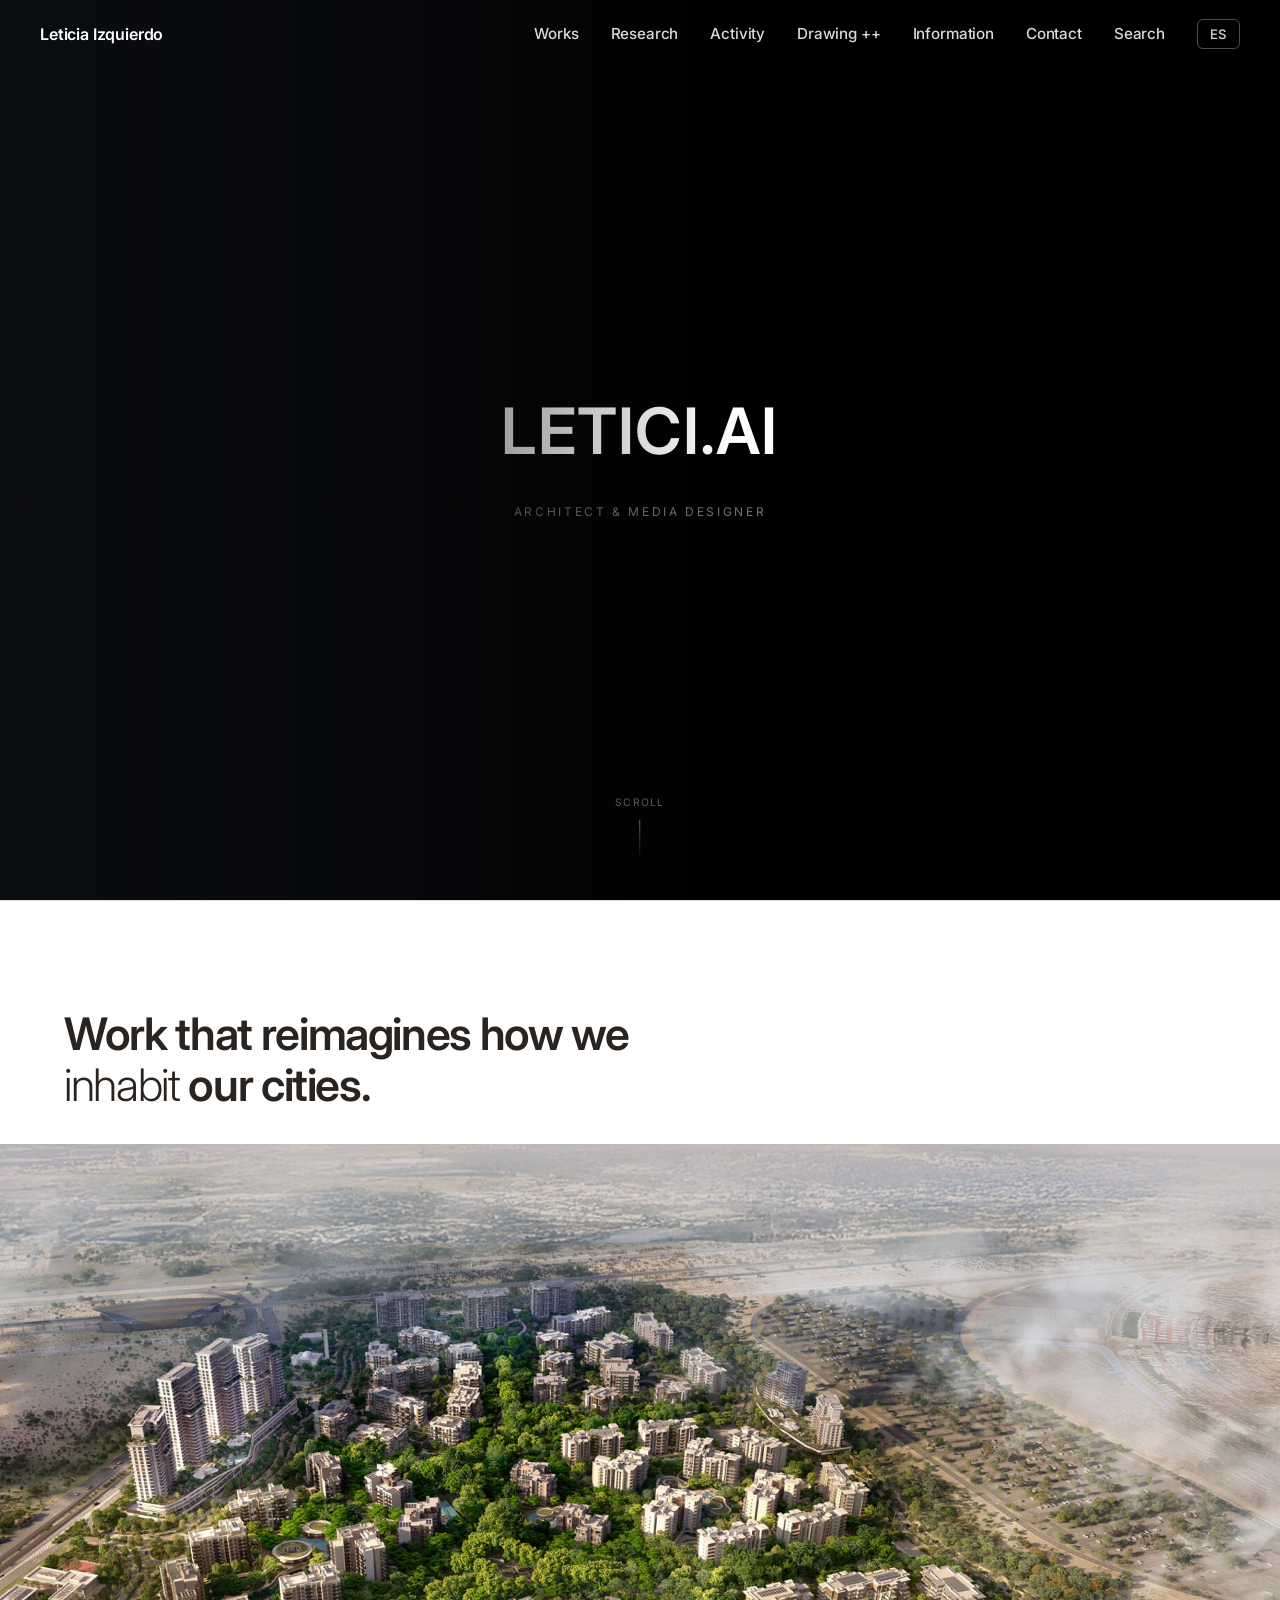
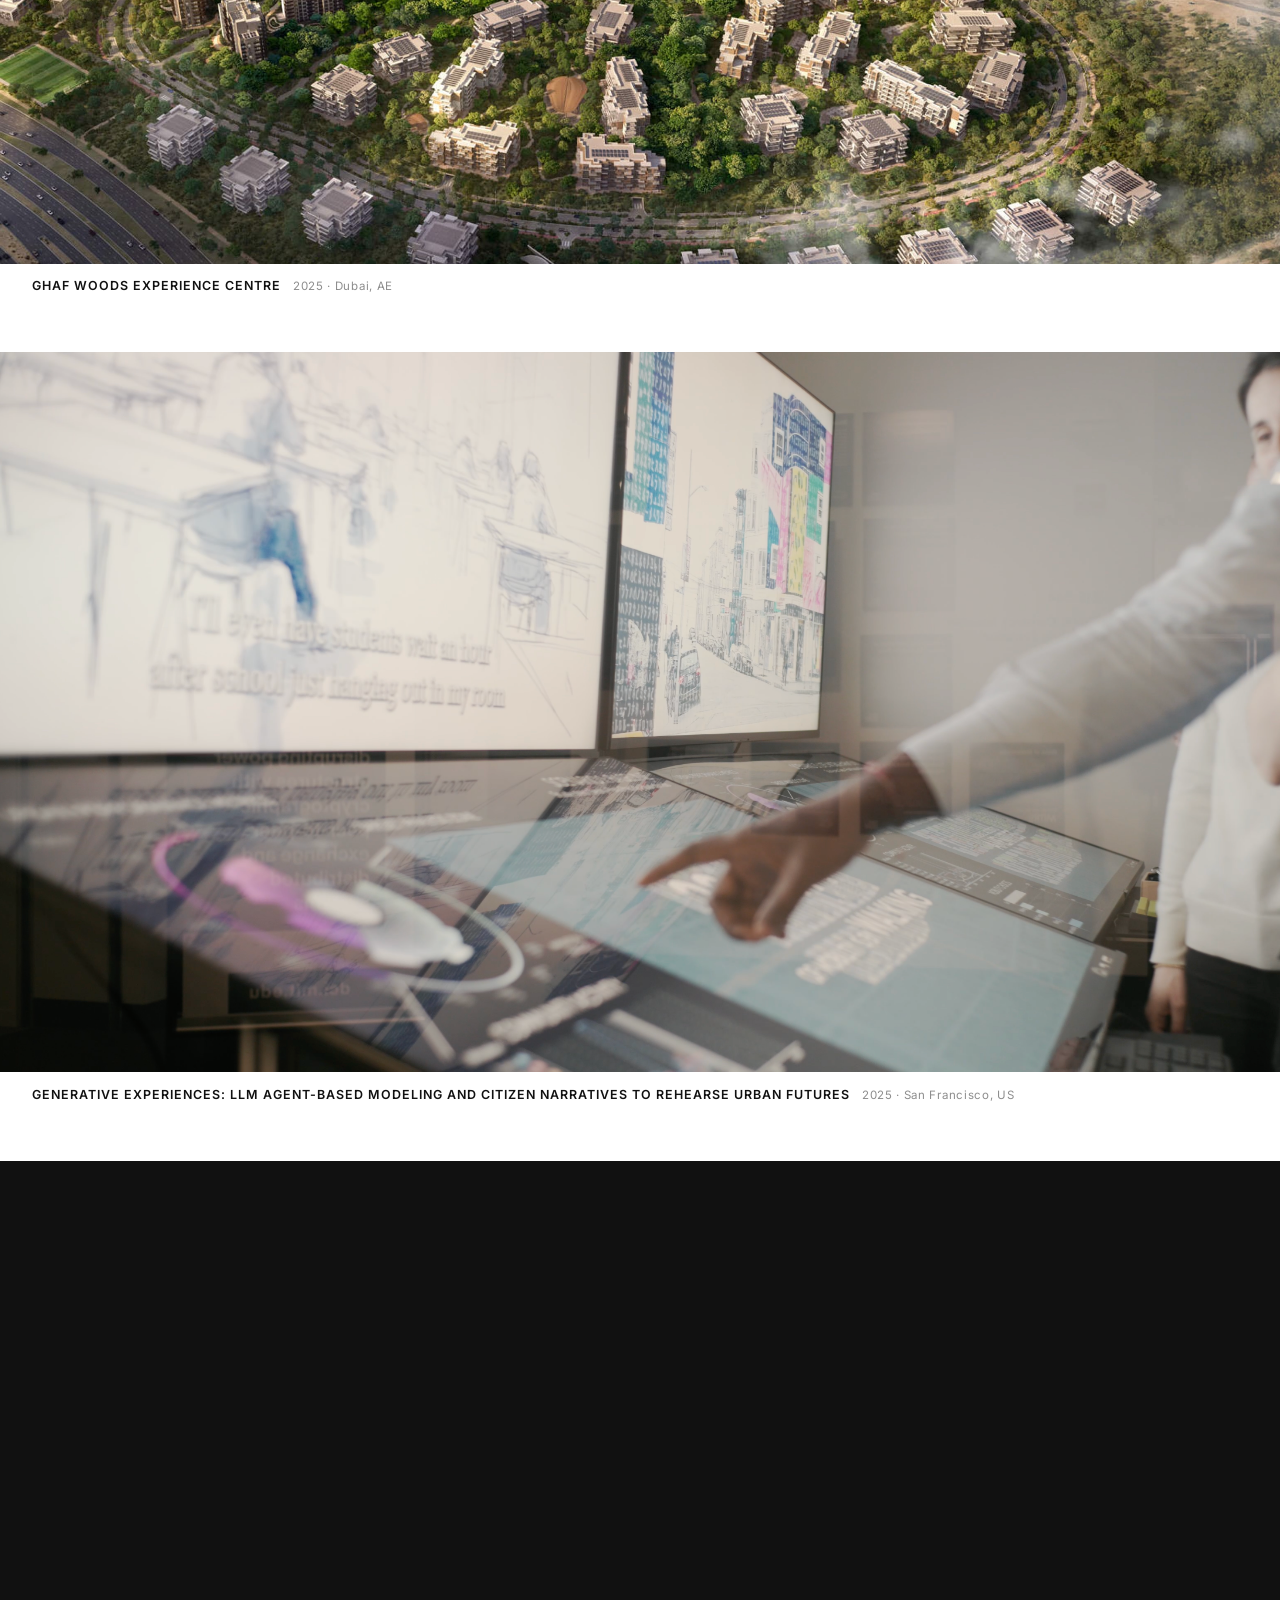
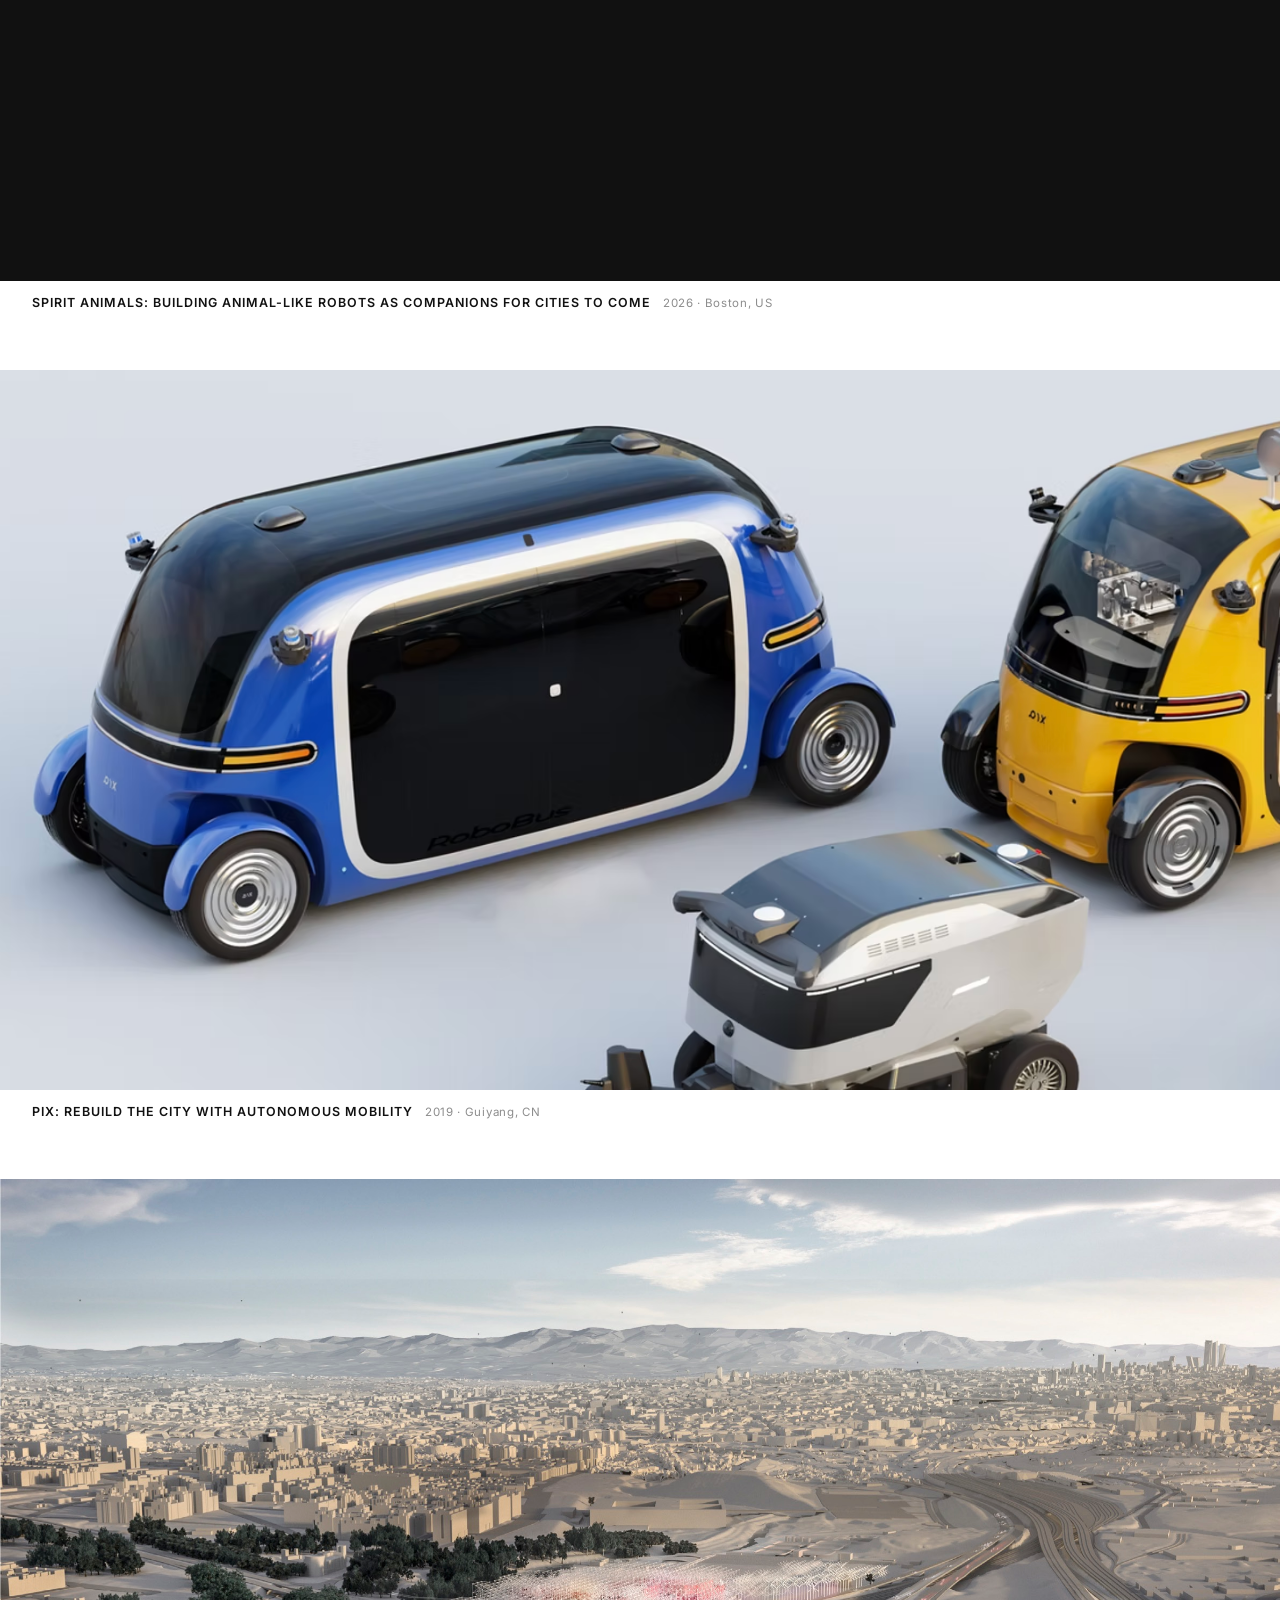
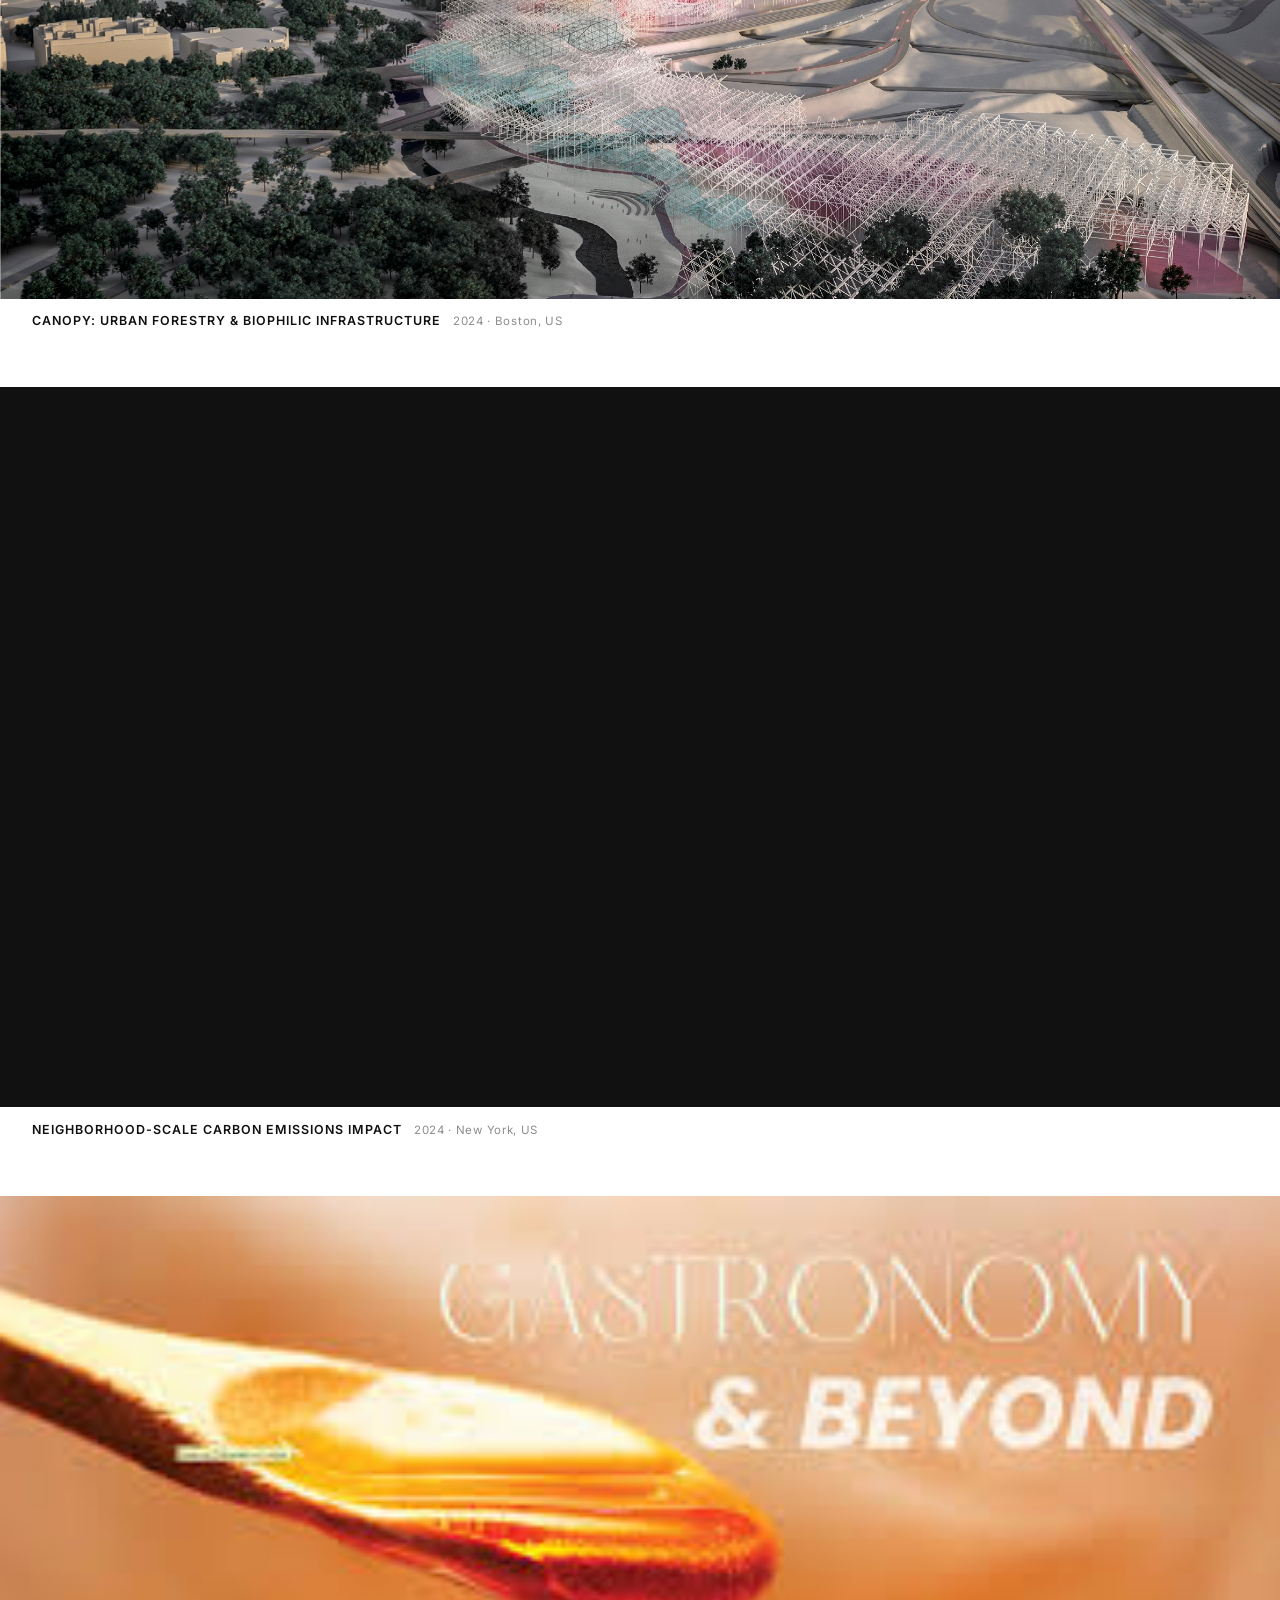
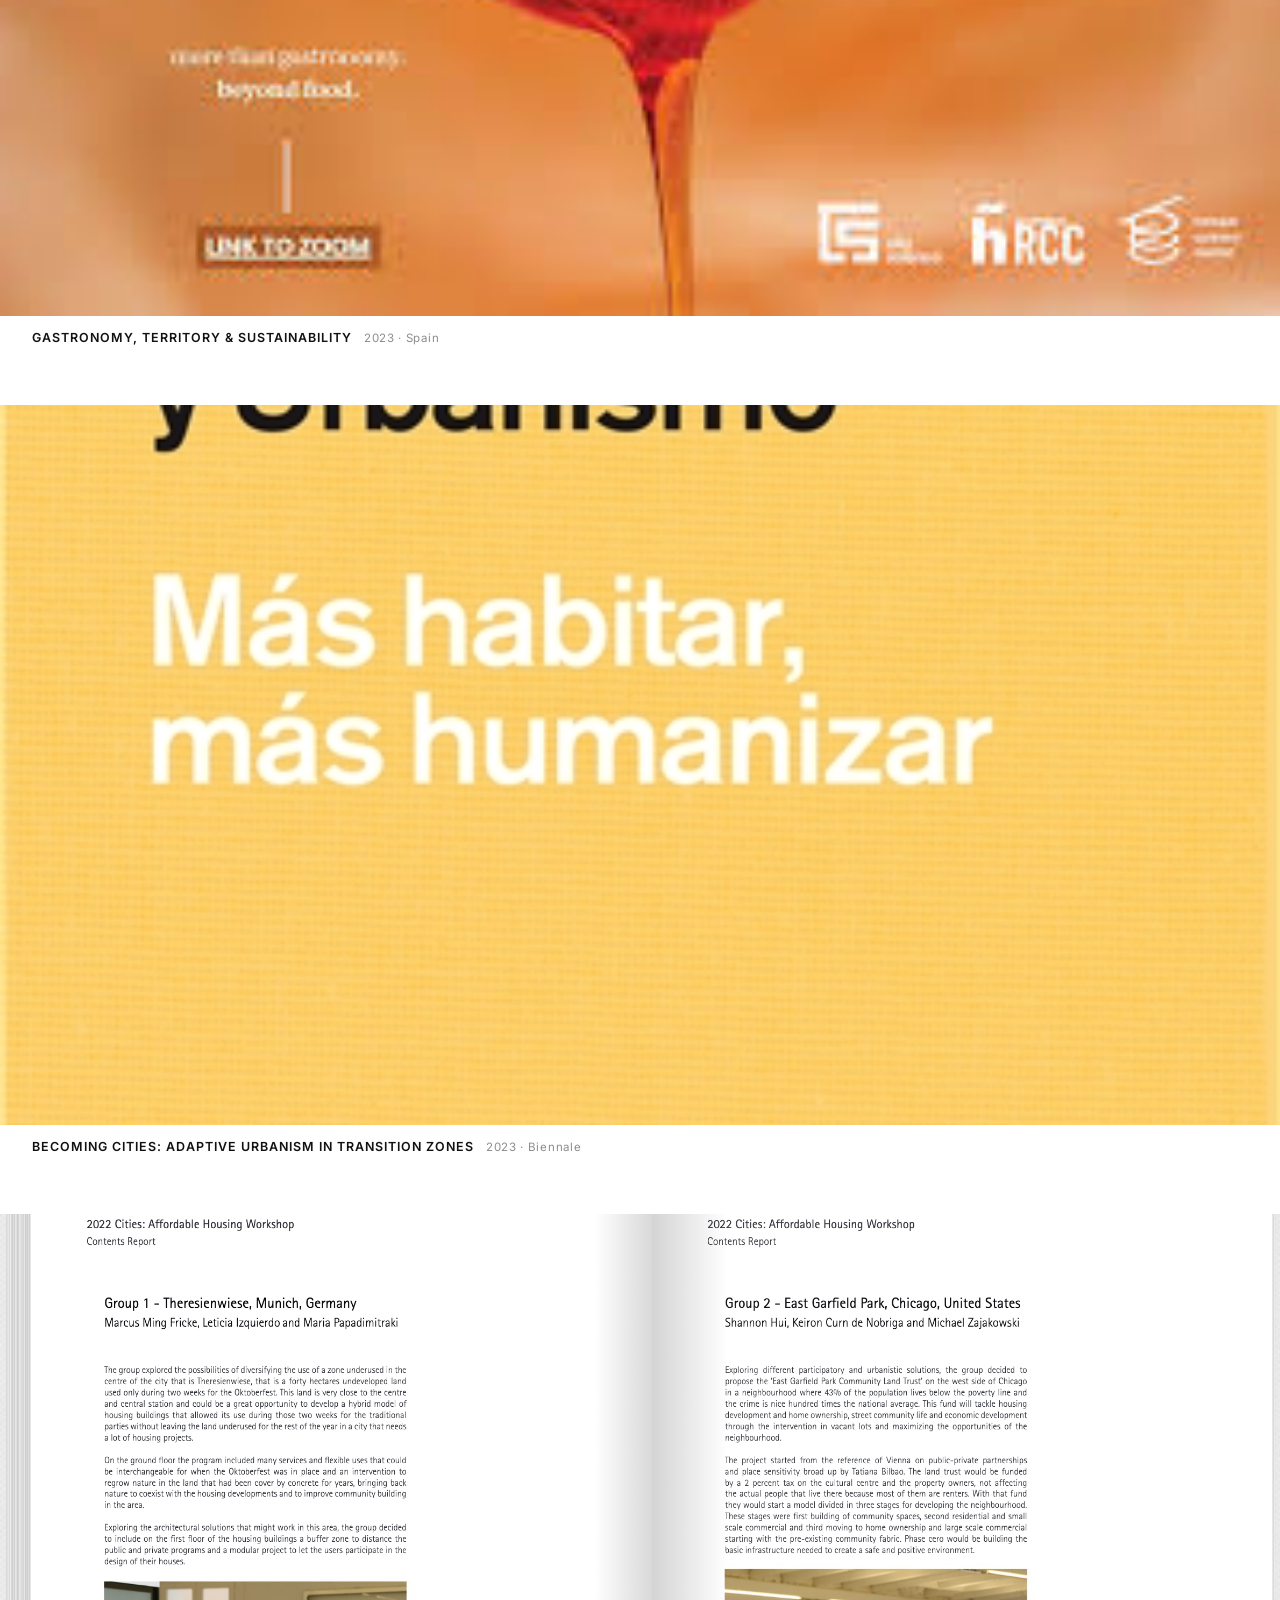
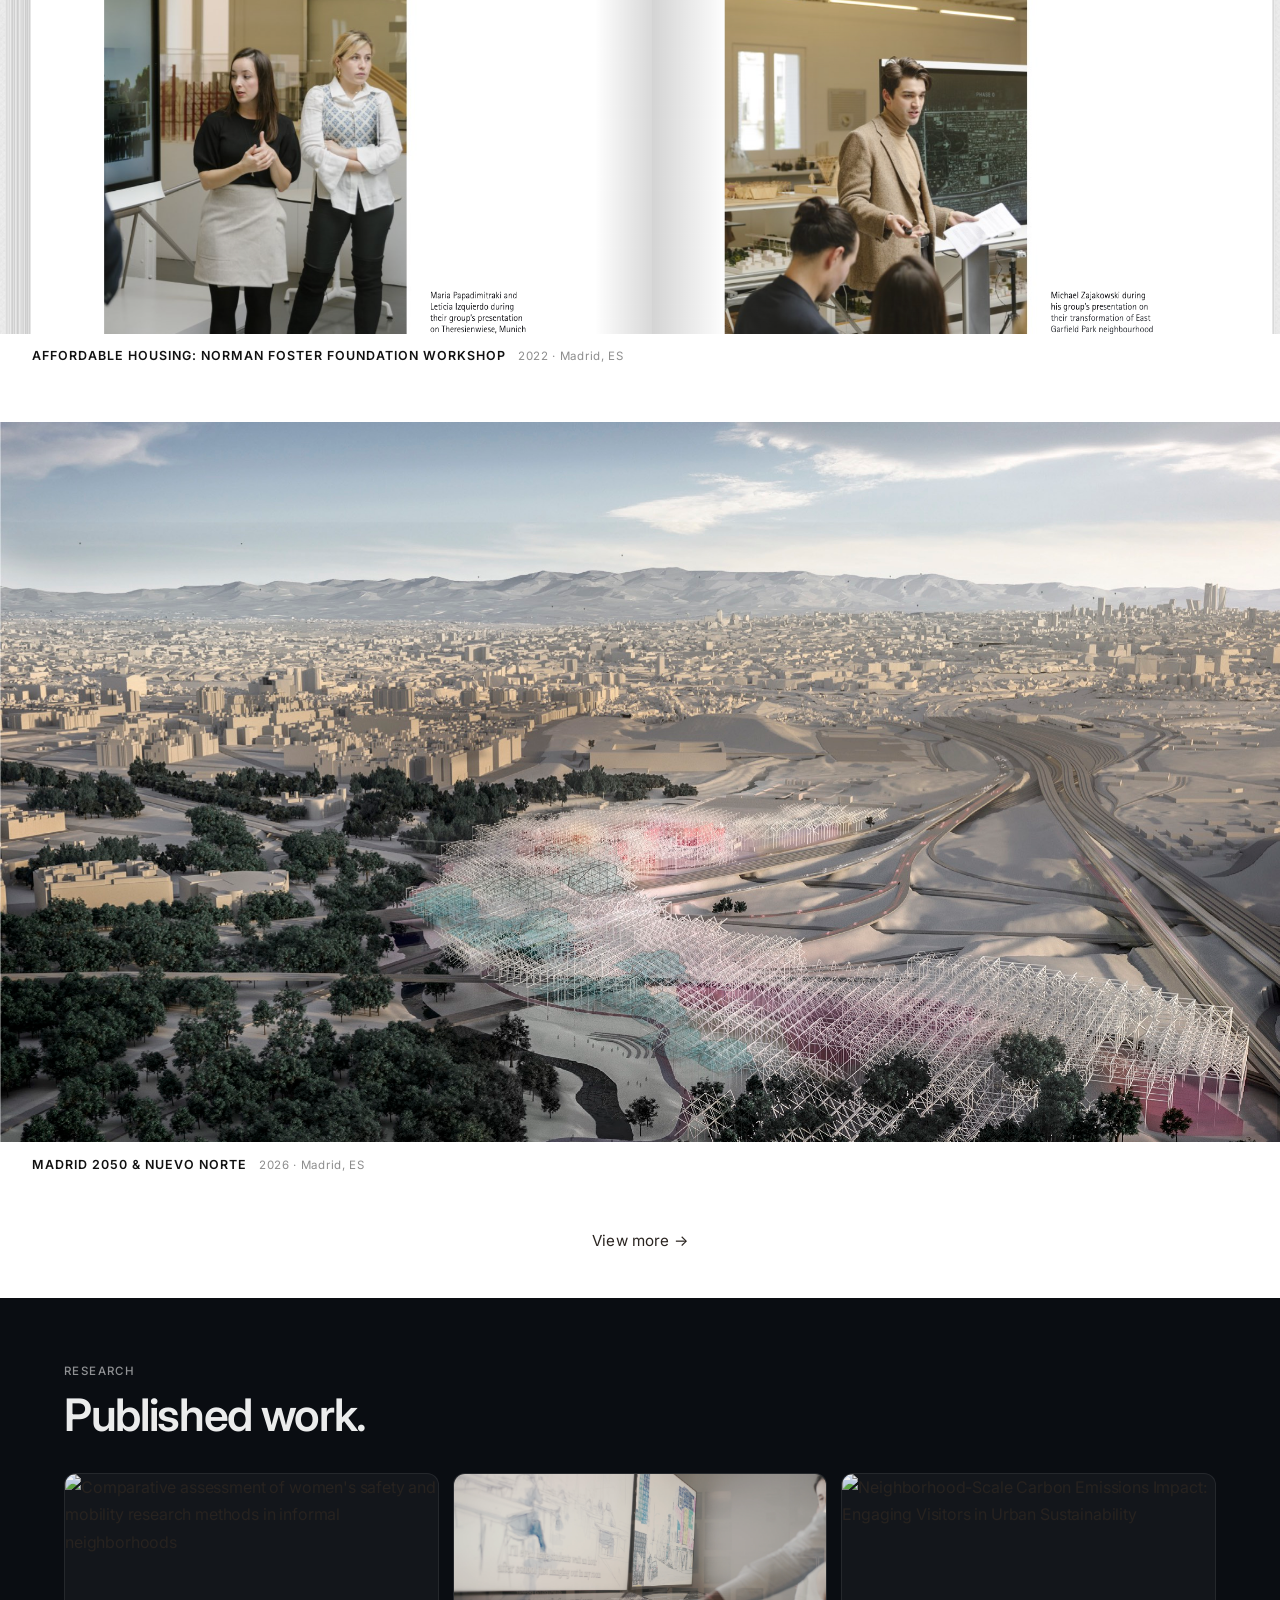
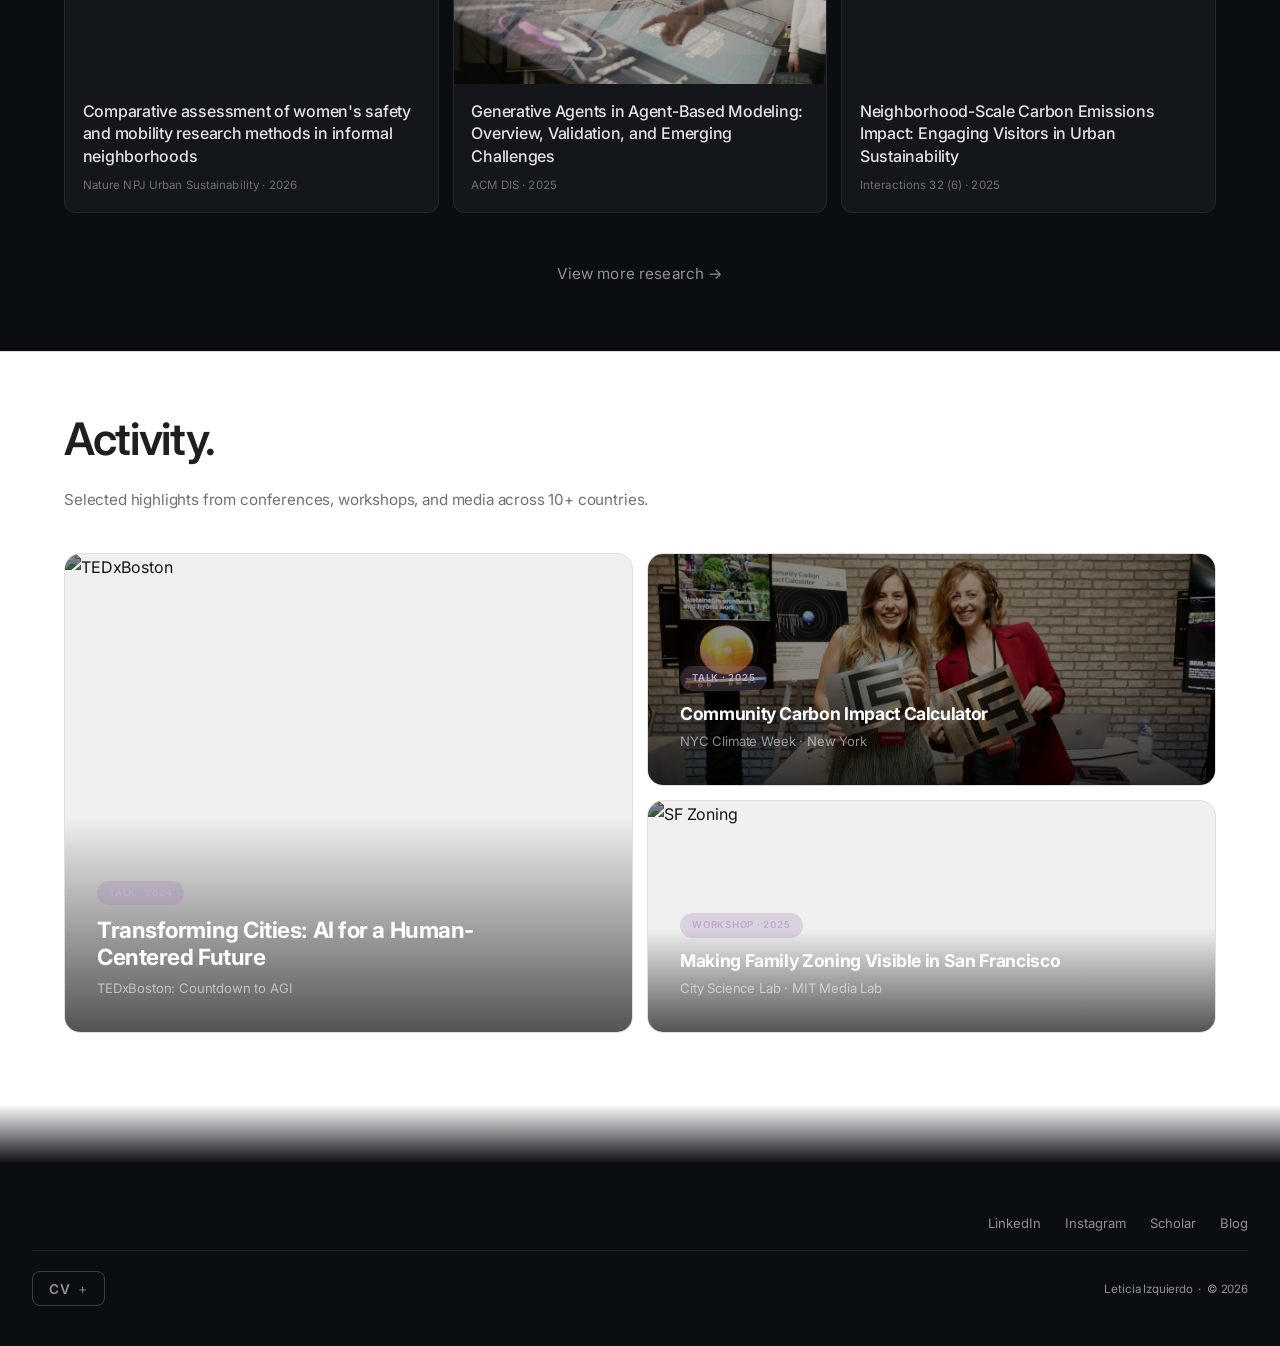
==== index.html @ 21c1609a "header" ====
<!DOCTYPE html>
<html lang="en">
<head>
    <meta charset="UTF-8">
    <meta name="viewport" content="width=device-width, initial-scale=1.0">
    <title>Leticia Izquierdo — Urban Design & Technology</title>
    <link rel="stylesheet" href="styles.css">
    <link rel="icon" type="image/svg+xml" href="data:image/svg+xml,<svg xmlns='http://www.w3.org/2000/svg' viewBox='0 0 32 32'><rect width='32' height='32' rx='6' fill='%232A2420'/><text x='50%' y='54%' dominant-baseline='middle' text-anchor='middle' font-family='monospace' font-size='13' font-weight='700' fill='%23E8967E' letter-spacing='-1'>L.AI</text></svg>">
</head>
<body>

    <!-- NAV -->
    <header>
        <nav>
            <div class="logo">Leticia Izquierdo</div>
            <ul class="nav-links">
                <li><a href="#works-grid-section">Works</a></li>
                <li><a href="#research-section">Research</a></li>
                <li><a href="#activity-section">Activity</a></li>
                <li><a href="drawing.html">Drawing ++</a></li>
                <li><a href="#about">Information</a></li>
                <li><a href="#about">Contact</a></li>
                <li><a href="#" id="search-toggle">Search</a></li>
                <li class="lang-toggle"><a href="#" id="lang-switch">ES</a></li>
            </ul>
        </nav>
    </header>

    <!-- INTRO -->
    <section id="hero-slider" class="intro-screen">
        <div class="intro-inner">
            <h1 class="intro-name">LETICI.AI</h1>
            <p class="intro-role">Architect &amp; media designer</p>
        </div>
        <div class="hero-scroll-hint">
            <span>Scroll</span>
            <div class="hero-scroll-line"></div>
        </div>
    </section>


    <!-- WORKS — Grid asimétrico -->
    <section id="works-grid-section">
        <div class="container">
            <p class="section-label-small">Selected Projects</p>
            <h2 class="section-title-large">Work that reimagines how we<br><em>inhabit</em> our cities.</h2>
        </div>
        <div class="projects-grid" id="works-grid">
            <!-- Rendered by app.js -->
        </div>
        <div class="view-all-container">
            <button class="view-all-btn" id="view-all-projects-btn" style="display:none">
                View more →
            </button>
        </div>
    </section>

    <!-- RESEARCH — Card Grid -->
    <section id="research-section">
        <div class="container">
            <p class="section-label-small">Research</p>
            <h2 class="section-title-large">Published work.</h2>
            <div id="research-list" class="pub-grid"></div>
            <div class="view-all-container">
                <a href="https://scholar.google.com/citations?user=YOhqs88AAAAJ&hl=es" target="_blank" class="view-all-btn">
                    View more research →
                </a>
            </div>
        </div>
    </section>

    <!-- ACTIVITY SECTION -->
    <section class="activity" id="activity-section">

        <h2 class="activity-section-title">Activity.</h2>
        <p class="activity-section-sub">Selected highlights from conferences, workshops, and media across 10+ countries.</p>

        <!-- FEATURED BENTO GRID — rendered by app.js -->
        <div class="featured-grid" id="activity-featured-grid">
            <!-- 3 featured cards — editorial selection -->
            <div class="featured-card featured-card--hero">
                <img class="featured-img" src="https://www.dropbox.com/scl/fi/lw36wtb2u8wtwkv5yiy5e/TEDx.jpg?rlkey=lx6d8ah46pqj7ncxzxhjgofrb&dl=1" alt="TEDxBoston">
                <div class="featured-content">
                    <span class="featured-badge featured-badge--talk">Talk · 2024</span>
                    <div class="featured-title">Transforming Cities: AI for a Human-Centered Future</div>
                    <div class="featured-source">TEDxBoston: Countdown to AGI</div>
                </div>
                <a href="https://www.media.mit.edu/events/tedxboston-countdown-to-artificial-general-intelligence/" target="_blank" class="featured-arrow">↗</a>
            </div>
            <div class="featured-card featured-card--sm">
                <img class="featured-img" src="Images/NYClimate.png" alt="NYC Climate Week">
                <div class="featured-content">
                    <span class="featured-badge featured-badge--talk">Talk · 2025</span>
                    <div class="featured-title">Community Carbon Impact Calculator</div>
                    <div class="featured-source">NYC Climate Week · New York</div>
                </div>
            </div>
            <div class="featured-card featured-card--sm">
                <img class="featured-img" src="https://www.dropbox.com/scl/fi/7qggmzdi9n0rvxla000ki/SF-talk.png?rlkey=3o952rvuj152gd2ynvugisv4n&dl=1" alt="SF Zoning">
                <div class="featured-content">
                    <span class="featured-badge featured-badge--talk">Workshop · 2025</span>
                    <div class="featured-title">Making Family Zoning Visible in San Francisco</div>
                    <div class="featured-source">City Science Lab · MIT Media Lab</div>
                </div>
                <a href="https://blog.archive.org/event/visualizing-family-zoning-a-city-science-fair/" target="_blank" class="featured-arrow">↗</a>
            </div>
        </div>

        <!-- ROTATING MENTIONS -->
        <div class="compact-mentions compact-rotator" id="activity-compact-mentions">
            <div class="compact-item">
                <span class="compact-dot compact-dot--talk"></span>
                <span class="compact-name">TEDxBoston: Countdown to AGI</span>
                <span class="compact-where">· Talk, 2024</span>
            </div>
            <div class="compact-item">
                <span class="compact-dot compact-dot--award"></span>
                <span class="compact-name">First Prize · Ghaf Wood Competition</span>
                <span class="compact-where">· MITxMAF, 2025</span>
            </div>
            <div class="compact-item">
                <span class="compact-dot compact-dot--talk"></span>
                <span class="compact-name">Human Experience in Current and Future Cities</span>
                <span class="compact-where">· Norman Foster Institute, 2025</span>
            </div>
            <div class="compact-item">
                <span class="compact-dot compact-dot--workshop"></span>
                <span class="compact-name">Urban Biometrics Workshop</span>
                <span class="compact-where">· MIT &amp; Shanghai, 2025</span>
            </div>
            <div class="compact-item">
                <span class="compact-dot compact-dot--award"></span>
                <span class="compact-name">Holcim Scholarship Fellow</span>
                <span class="compact-where">· Holcim Foundation, 2023</span>
            </div>
            <div class="compact-item">
                <span class="compact-dot compact-dot--talk"></span>
                <span class="compact-name">The goat brigade that stops raging fires in Chile</span>
                <span class="compact-where">· El País (International Edition), 2025</span>
            </div>
            <div class="compact-item">
                <span class="compact-dot compact-dot--talk"></span>
                <span class="compact-name">NYC Climate Week</span>
                <span class="compact-where">· Carbon Impact Calculator, 2025</span>
            </div>
            <div class="compact-item">
                <span class="compact-dot compact-dot--talk"></span>
                <span class="compact-name">Madrid 2050: Design Future Thinking</span>
                <span class="compact-where">· I Foro Urbano Internacional, COAM, 2025</span>
            </div>
        </div>


    </section>

    <!-- FOOTER -->
    <footer id="about">
        <div class="container">
            <div class="footer-main">
                <div class="footer-left"></div>
                <div class="footer-right">
                    <div class="social-links">
                        <a href="https://www.linkedin.com/in/leticia-izquierdo" target="_blank">LinkedIn</a>
                        <a href="https://www.instagram.com/letici.ai" target="_blank">Instagram</a>
                        <a href="https://scholar.google.com/citations?user=YOhqs88AAAAJ&hl=es" target="_blank">Scholar</a>
                        <a href="blog.html" class="blog-link">Blog</a>
                    </div>
                </div>
            </div>
            <div class="footer-bottom">
                <button class="cv-toggle" id="cv-toggle">
                    <span>CV</span>
                    <span class="cv-toggle-icon">+</span>
                </button>
                <p class="footer-copy">Leticia Izquierdo &nbsp;·&nbsp; &copy; 2026</p>
            </div>
            <div class="cv-content" id="cv-content">
                <div class="cv-grid cv-grid-2">
                    <div class="cv-column">
                        <h4>Education</h4>
                        <div id="education-list"></div>
                    </div>
                    <div class="cv-column">
                        <h4>Experience</h4>
                        <div id="experience-list"></div>
                    </div>
                </div>
            </div>
        </div>
    </footer>

    <!-- SEARCH -->
    <div class="search-overlay" id="search-overlay">
        <div class="search-box">
            <input type="search" id="search-input" placeholder="Search projects, talks, publications…" autocomplete="off">
            <p class="search-hint">Type to filter · Esc to close</p>
            <div class="search-results" id="search-results"></div>
        </div>
    </div>

    <script src="config.js"></script>
    <script src="app.js"></script>
</body>
</html>
---- styles.css ----
/* Hybrid Style: Zoox White + Claude Modern Elements */
@import url('https://fonts.googleapis.com/css2?family=IBM+Plex+Mono:wght@400;500;700&family=Inter:wght@300;400;500;600;700;800;900&family=Space+Mono:wght@400;700&display=swap');

* {
    margin: 0;
    padding: 0;
    box-sizing: border-box;
}

:root {
    /* ════════════════════════════════════════
       DARK THEME + SUNSET ACCENT PALETTE
       Design spec — April 2026
       ════════════════════════════════════════ */

    /* ── Light base layers ── */
    --bg-white:    #FFFFFF;   /* page base — pure white */
    --bg-light:    #F5F5F5;   /* section alternate */
    --bg-card:     #EBEBEB;   /* card surface */
    --bg-card-alt: #DEDEDE;   /* elevated card / hover */
    --bg-nav:      rgba(247,245,242,0.92);  /* nav frosted */

    /* ── Text hierarchy ── */
    --text-dark:   #2A2420;   /* primary — warm near-black */
    --text-light:  #ffffff;
    --text-muted:  #7A6E6A;   /* secondary — warm gray */
    --text-subtle: #A89E9A;   /* tertiary — metadata */

    /* ── Sunset accent palette ── */
    --coral:       #E8967E;   /* coral     — "companions", highlights */
    --dusty-rose:  #C56B75;   /* dusty rose — CTA buttons */
    --lavender:    #B48BA8;   /* lavender   — labels, tags */
    --mauve:       #9878A8;   /* mauve      — secondary accent */
    --deep-blue:   #4A7DBF;   /* blue       — links, active */
    --salmon:      #D4907B;   /* salmon     — warm hover */
    --terracotta:  #C06858;   /* terracotta — dots, icons */
    --burgundy:    #7D4055;   /* burgundy   — deep accent */

    /* Legacy aliases (keeps existing rules working) */
    --accent:           #9878A8;
    --accent-hover:     #B48BA8;
    --accent-red:       #C06858;
    --accent-cta:       #C56B75;
    --accent-cta-hover: #B35B65;
    --accent-soft:      rgba(152,120,168,0.12);
    --accent-glow:      rgba(200,107,117,0.20);

    /* ── Borders ── */
    --border:       #E4DDD8;
    --border-light: rgba(0,0,0,0.05);

    /* ── Badge colors ── */
    --badge-award-bg:     rgba(200,104,88,0.18);
    --badge-award-text:   #E8967E;
    --badge-media-bg:     rgba(74,125,191,0.15);
    --badge-media-text:   #7BAAD4;
    --badge-talk-bg:      rgba(180,139,168,0.15);
    --badge-talk-text:    #C8A8C8;
    --badge-workshop-bg:  rgba(152,120,168,0.12);
    --badge-workshop-text:#B48BA8;
    --badge-project-bg:   rgba(74,125,191,0.12);
    --badge-project-text: #7BAAD4;

    --section-gap: 10rem;
}

body {
    font-family: 'Inter', -apple-system, BlinkMacSystemFont, sans-serif;
    line-height: 1.7;
    letter-spacing: -0.01em;
    color: var(--text-dark);
    background: var(--bg-white);
    -webkit-font-smoothing: antialiased;
    -moz-osx-font-smoothing: grayscale;
    position: relative;
}

/* Subtle grid background */
body::before {
    content: '';
    position: fixed;
    inset: 0;
    z-index: -1;
    background-image:
        linear-gradient(rgba(0,0,0,0.015) 1px, transparent 1px),
        linear-gradient(90deg, rgba(0,0,0,0.015) 1px, transparent 1px);
    background-size: 80px 80px;
    mask-image: radial-gradient(ellipse 80% 60% at 50% 30%, black 40%, transparent);
    -webkit-mask-image: radial-gradient(ellipse 80% 60% at 50% 30%, black 40%, transparent);
    pointer-events: none;
    opacity: 0.6;
}

/* Header & Navigation - Zoox Style: Clean white background */
header {
    position: fixed;
    top: 0;
    width: 100%;
    z-index: 1000;
    background: transparent;
    border-bottom: 1px solid transparent;
    transition: background 0.4s ease, border-color 0.4s ease;
}

/* Zoox Style: Bold, modern typography */

header .logo {
    font-family: 'Inter', sans-serif;
    font-size: 1rem;
    font-weight: 600;
    letter-spacing: -0.01em;
    text-transform: none;
    color: #ffffff;
    transition: color 0.4s ease;
    line-height: 1;
}

header .logo:hover {
    color: var(--accent);
}

header .nav-links a {
    text-decoration: none;
    color: rgba(255,255,255,0.85);
    font-family: 'Inter', sans-serif;
    font-weight: 500;
    font-size: 0.95rem;
    letter-spacing: -0.01em;
    transition: all 0.4s ease;
    padding-bottom: 2px;
    border-bottom: 2px solid transparent;
}

header .nav-links a:hover,
header .nav-links a.active {
    color: var(--accent);
    border-bottom: 2px solid var(--accent);
}

header .lang-toggle a {
    font-family: 'Inter', sans-serif !important;
    font-size: 0.82rem !important;
    font-weight: 500;
    padding: 0.35rem 0.75rem;
    border: 1px solid rgba(255,255,255,0.3) !important;
    border-radius: 6px;
    color: rgba(255,255,255,0.85);
    background: transparent;
    letter-spacing: 0.04em;
    transition: all 0.3s ease;
}

header .lang-toggle a:hover {
    background: rgba(255,255,255,0.12);
    color: #fff !important;
    border-color: rgba(255,255,255,0.6) !important;
}

/* Scrolled state remains the same */
header.scrolled {
    background: rgba(9,9,11,0.95);
    border-bottom: 1px solid rgba(255,255,255,0.06);
    backdrop-filter: blur(16px);
    -webkit-backdrop-filter: blur(16px);
}

header.scrolled .logo {
    color: #ffffff;
}

header.scrolled .nav-links a {
    color: rgba(255,255,255,0.7);
}

header.scrolled .nav-links a:hover,
header.scrolled .nav-links a.active {
    color: var(--coral);
}

/* Nav upcoming dot stays visible on dark hero */
header .nav-upcoming-dot {
    background: var(--salmon);
}

header.scrolled .lang-toggle a {
    border-color: rgba(255,255,255,0.25) !important;
    color: rgba(255,255,255,0.7);
}

header.scrolled .lang-toggle a:hover {
    background: rgba(255,255,255,0.1);
    color: #fff !important;
    border-color: rgba(255,255,255,0.5) !important;
}

nav {
    max-width: 100%;
    margin: 0 auto;
    padding: 1.25rem 2.5rem;
    display: flex;
    justify-content: space-between;
    align-items: center;
}

.logo {
    /* Base styles inherited from header .logo */
}

.nav-links {
    display: flex;
    gap: 2rem;
    list-style: none;
}

/* Hero Section - Zoox Style: Bold, white, spacious */
#hero-slider {
    width: 100%;
    min-height: 100vh;
    position: relative;
    overflow: hidden;
    padding: 0;
    background: #000;
    display: flex;
    align-items: center;
    justify-content: center;
}


.slider-container {
    width: 100%;
    height: 100%;
    position: absolute;
    inset: 0;
    z-index: 0;
    opacity: 1;
}

.slides {
    width: 100%;
    height: 100%;
    position: relative;
    min-height: 100vh;
}

.slide {
    position: absolute;
    top: 0;
    left: 0;
    width: 100%;
    height: 100%;
    min-height: 100vh;
    opacity: 0;
    transition: opacity 0.8s ease-in-out;
}

.slide.active {
    opacity: 1;
}

.slide img {
    width: 100%;
    height: 100%;
    object-fit: cover;
    opacity: 0.6; /* Más visible (antes 0.4) */
    filter: blur(2px); /* Menos blur para ver mejor la imagen (antes 3px) */
}

/* Video hero styling */
.slide video, #hero-video {
    position: absolute;
    top: 0;
    left: 0;
    width: 100%;
    height: 100%;
    min-height: 100%;
    object-fit: cover;
    object-position: right center;
    transform: scale(1.6);
    transform-origin: 80% 50%;
    opacity: 0.88;
}

/* Top gradient overlay for header legibility */
.slide::before {
    content: '';
    position: absolute;
    top: 0;
    left: 0;
    right: 0;
    height: 200px;
    background: linear-gradient(
        to bottom,
        rgba(0, 0, 0, 0.5) 0%,
        rgba(0, 0, 0, 0.3) 40%,
        rgba(0, 0, 0, 0) 100%
    );
    z-index: 2;
    pointer-events: none;
}



/* Slider Arrows */

/* Container */
.container {
    max-width: 1400px;
    margin: 0 auto;
    padding: 0 2rem;
}

/* Sections */
section {
    padding: 6rem 0;
    background: transparent;
}

section h2 {
    font-family: 'Inter', sans-serif;
    font-size: 2rem;
    font-weight: 700;
    margin-bottom: 1.5rem;
    color: var(--text-dark);
    letter-spacing: -0.02em;
}


/* Project Cards - Zoox Style: Clean, white cards */
.project-card {
    position: relative;
    aspect-ratio: 4/3;
    overflow: hidden;
    cursor: pointer;
    background: var(--bg-white);
    border: 1px solid var(--border);
    border-radius: 12px;
    transition: transform 0.3s ease, box-shadow 0.3s ease;
}

.project-card:hover {
    transform: translateY(-4px);
    box-shadow: 0 20px 60px rgba(0,0,0,0.08);
}

.project-card .project-image {
    position: absolute;
    top: 0;
    left: 0;
    width: 100%;
    height: 100%;
}

.project-card .project-image img {
    width: 100%;
    height: 100%;
    object-fit: cover;
    transition: transform 0.5s ease, filter 0.3s;
}

.project-card:hover .project-image img {
    transform: scale(1.02);
}

.project-card .project-info {
    position: absolute;
    bottom: 0;
    left: 0;
    right: 0;
    padding: 2rem;
    background: linear-gradient(to top, rgba(255,255,255,0.98) 0%, rgba(255,255,255,0.95) 60%, rgba(255,255,255,0.5) 90%, transparent 100%);
    z-index: 2;
}

/* Year/Badge - Hybrid style: colored badges */
.project-card .project-year {
    display: inline-block;
    font-family: 'Space Mono', 'Inter', monospace;
    font-size: 0.65rem;
    font-weight: 700;
    letter-spacing: 0.08em;
    text-transform: uppercase;
    color: var(--accent);
    background: var(--badge-project-bg);
    padding: 6px 14px;
    border-radius: 50px;
    margin-bottom: 0.75rem;
}

/* Title - large and prominent */
.project-card .project-title {
    font-family: 'Inter', sans-serif;
    font-size: 1.35rem;
    font-weight: 700;
    color: var(--text-dark);
    line-height: 1.3;
    letter-spacing: -0.01em;
    margin-bottom: 0.5rem;
}

/* Short description - Zoox style */
.project-card .project-desc {
    font-family: 'Inter', sans-serif;
    font-size: 0.9rem;
    font-weight: 400;
    color: var(--text-muted);
    line-height: 1.6;
    margin-bottom: 0.5rem;
    max-width: 90%;
}

/* Collaborators - subtle */
.project-card .project-collab {
    font-family: 'Inter', sans-serif;
    font-size: 0.8rem;
    font-weight: 400;
    font-style: italic;
    color: rgba(255,255,255,0.4);
    margin-bottom: 0.75rem;
}

/* Type label below description */
.project-card .project-label {
    display: inline-block;
    font-family: 'IBM Plex Mono', monospace;
    font-size: 0.65rem;
    font-weight: 500;
    text-transform: uppercase;
    letter-spacing: 0.1em;
    color: var(--accent-red);
    opacity: 0.8;
}

.project-card .card-link {
    position: absolute;
    top: 0;
    left: 0;
    right: 0;
    bottom: 0;
    z-index: 5;
}

/* Cards without images - text style */
.project-card:not(.has-image) {
    display: flex;
    align-items: flex-end;
    background: rgba(255,255,255,0.03);
}

.project-card:not(.has-image) .project-info {
    position: relative;
    background: none;
    overflow: hidden;
}

.project-card.image-card .project-image {
    position: absolute;
    top: 0;
    left: 0;
    width: 100%;
    height: 100%;
}

.project-card.image-card .project-image img {
    width: 100%;
    height: 100%;
    object-fit: cover;
    transition: transform 0.4s;
}

.project-card.image-card:hover .project-image img {
    transform: scale(1.05);
}

.project-card.image-card .project-overlay {
    position: absolute;
    top: 0;
    left: 0;
    width: 100%;
    height: 100%;
    background: linear-gradient(
        to top,
        rgba(0,0,0,0.95) 0%,
        rgba(0,0,0,0.85) 25%,
        rgba(0,0,0,0.6) 50%,
        rgba(0,0,0,0.4) 75%,
        rgba(0,0,0,0.5) 100%
    );
    display: flex;
    flex-direction: column;
    justify-content: space-between;
    padding: 1.5rem;
    color: white;
    z-index: 2;
}

.project-card.image-card .project-content {
    flex: 1;
    display: flex;
    flex-direction: column;
}

.project-card.image-card .project-content h3 {
    color: white;
    font-family: 'IBM Plex Sans', sans-serif;
    font-size: 1.4rem;
    font-weight: 700;
    line-height: 1.25;
    letter-spacing: -0.02em;
    margin-bottom: 0.75rem;
    text-shadow: 0 2px 4px rgba(0,0,0,0.5);
}

.project-card.image-card .project-content .description {
    color: rgba(255,255,255,0.85);
    font-size: 0.9rem;
    line-height: 1.5;
    display: -webkit-box;
    -webkit-line-clamp: 3;
    -webkit-box-orient: vertical;
    overflow: hidden;
}

.project-card.image-card .project-meta {
    margin-top: auto;
    padding-top: 0.75rem;
}

.project-card.image-card .project-meta .date {
    color: rgba(255,255,255,0.7);
    font-family: 'IBM Plex Mono', monospace;
    font-size: 0.8rem;
    display: block;
    margin-bottom: 0.25rem;
}

.project-card.image-card .project-meta .institution {
    color: rgba(255,255,255,0.6);
    font-size: 0.8rem;
}

.project-card.text-card {
    background: rgba(255,255,255,0.05);
    border: 1px solid rgba(255,255,255,0.1);
    color: white;
    display: flex;
    flex-direction: column;
    justify-content: space-between;
    padding: 1.5rem;
}

.project-card.text-card h3 {
    color: white;
}

.project-card.text-card .description {
    color: rgba(255,255,255,0.7);
}

.project-card.text-card .date,
.project-card.text-card .institution {
    color: rgba(255,255,255,0.5);
}

.project-card.dark-card {
    background: rgba(0,0,0,0.3);
    border: 1px solid rgba(255,255,255,0.1);
    color: white;
    display: flex;
    flex-direction: column;
    justify-content: space-between;
    padding: 1.5rem;
}

/* Type badge for Works (Exhibition, etc.) */
.project-card .type-badge {
    display: block;
    font-family: 'IBM Plex Mono', monospace;
    font-size: 0.6rem;
    font-weight: 700;
    text-transform: uppercase;
    letter-spacing: 0.08em;
    background: var(--gradient);
    -webkit-background-clip: text;
    -webkit-text-fill-color: transparent;
    background-clip: text;
    margin-bottom: 0.5rem;
}

.project-card.dark-card .type-badge {
    background: var(--gradient);
    -webkit-background-clip: text;
    -webkit-text-fill-color: transparent;
}

.project-card.image-card .type-badge {
    background: linear-gradient(135deg, #ff6b7a 0%, #c44569 50%, #6b9dc4 100%);
    -webkit-background-clip: text;
    -webkit-text-fill-color: transparent;
    text-shadow: none;
}

.project-card.dark-card h3 {
    color: white;
}

.project-card.dark-card .meta {
    color: rgba(255,255,255,0.7);
}

/* Image cards */
.project-image {
    position: absolute;
    top: 0;
    left: 0;
    width: 100%;
    height: 100%;
}

.project-image img {
    width: 100%;
    height: 100%;
    object-fit: cover;
    transition: transform 0.4s ease;
}

.project-card:hover .project-image img {
    transform: scale(1.05);
}

/* Group badge on image cards */
.group-badge {
    position: absolute;
    bottom: 1rem;
    left: 1rem;
    background: rgba(0,0,0,0.85);
    color: white;
    padding: 0.5rem 0.75rem;
    font-size: 0.7rem;
    font-weight: 600;
    text-transform: uppercase;
    letter-spacing: 0.05em;
    display: flex;
    align-items: center;
    gap: 0.5rem;
    backdrop-filter: blur(10px);
}

.group-badge::before {
    content: '';
    width: 20px;
    height: 20px;
    background: var(--accent);
    display: block;
}

/* Card link overlay */
.project-card .card-link {
    position: absolute;
    top: 0;
    left: 0;
    right: 0;
    bottom: 0;
    z-index: 5;
}

/* Text card content */
.project-content {
    flex: 1;
    display: flex;
    flex-direction: column;
}

.project-content h3 {
    font-family: 'IBM Plex Sans', sans-serif;
    font-size: 1.4rem;
    font-weight: 700;
    line-height: 1.25;
    letter-spacing: -0.02em;
    color: var(--text-dark);
    margin-bottom: 0.75rem;
}

.project-content .description {
    font-size: 0.9rem;
    color: var(--text-muted);
    line-height: 1.5;
    display: -webkit-box;
    -webkit-line-clamp: 3;
    -webkit-box-orient: vertical;
    overflow: hidden;
}

.project-meta {
    margin-top: auto;
    padding-top: 1rem;
}

.project-meta .date {
    font-family: 'IBM Plex Mono', monospace;
    font-size: 0.75rem;
    color: var(--text-muted);
    margin-bottom: 0.25rem;
}

.project-meta .institution {
    font-size: 0.8rem;
    color: var(--text-muted);
}

.project-meta .tags {
    display: flex;
    flex-wrap: wrap;
    gap: 0.5rem;
    margin-top: 0.5rem;
}

.project-meta .tag {
    font-size: 0.75rem;
    color: var(--text-muted);
}

.project-meta .tag::before {
    content: '#';
}


/* CV Content styles moved to footer */

.about-contact-footer .about-social a {
    font-family: 'IBM Plex Mono', monospace;
    font-size: 0.8rem;
    text-transform: uppercase;
    letter-spacing: 0.1em;
    color: rgba(255,255,255,0.5);
    text-decoration: none;
    transition: all 0.2s;
}

.about-contact-footer .about-social a:hover {
    color: var(--accent-red);
}

#about h2 {
    color: white;
    font-size: 1.75rem;
    margin-bottom: 2rem;
    font-weight: 400;
}

.about-content {
    max-width: 1400px;
    margin: 0 auto;
}

/* About Hero - Single column with background image */
.about-hero {
    display: block;
    margin-bottom: 4rem;
    padding-bottom: 3rem;
    border-bottom: 1px solid rgba(255,255,255,0.1);
}

.about-text {
    padding-left: 2rem;
}

.about-text .bio-main {
    font-family: 'IBM Plex Sans', sans-serif;
    font-size: 2.5rem;
    font-weight: 400;
    line-height: 1.2;
    color: var(--text-muted); /* Softer tone for "based in Boston" */
    margin-bottom: 0.5rem;
}

.about-text .bio-role {
    font-style: italic;
    display: inline;
    background: linear-gradient(135deg, #e63946 0%, #c44569 30%, #7b68a6 60%, #457b9d 100%);
    -webkit-background-clip: text;
    -webkit-text-fill-color: transparent;
    background-clip: text;
    transition: opacity 0.3s;
}

.about-text .bio-role.fade {
    opacity: 0;
}

.about-text .bio-tagline {
    font-family: 'IBM Plex Sans', sans-serif;
    font-size: 1.5rem;
    font-weight: 400;
    color: rgba(255,255,255,0.7);
    margin-bottom: 1.5rem;
}

.about-text .bio-secondary {
    font-family: 'IBM Plex Sans', sans-serif;
    font-size: 1rem;
    line-height: 1.7;
    color: rgba(255,255,255,0.5);
    margin-bottom: 2rem;
    max-width: 500px;
}

.about-contact {
    display: flex;
    gap: 2rem;
    align-items: baseline;
    margin-top: 1.5rem;
}

.contact-btn {
    font-family: 'IBM Plex Mono', monospace;
    font-size: 0.85rem;
    color: white;
    text-decoration: none;
    text-transform: uppercase;
    letter-spacing: 0.1em;
    border-bottom: 1px solid white;
    padding-bottom: 2px;
    transition: color 0.2s, border-color 0.2s;
}

.contact-btn:hover {
    background: var(--gradient);
    -webkit-background-clip: text;
    -webkit-text-fill-color: transparent;
    background-clip: text;
    border-color: var(--accent-pink);
}

.about-social {
    display: flex;
    gap: 1.5rem;
}

.about-social a {
    font-family: 'IBM Plex Mono', monospace;
    font-size: 0.75rem;
    color: rgba(255,255,255,0.4);
    text-decoration: none;
    text-transform: uppercase;
    letter-spacing: 0.08em;
    transition: color 0.2s;
}

.about-social a:hover {
    background: var(--gradient);
    -webkit-background-clip: text;
    -webkit-text-fill-color: transparent;
    background-clip: text;
}

@media (max-width: 900px) {
    .about-text .bio-main {
        font-size: 1.8rem;
    }
    
    .about-text .bio-tagline {
        font-size: 1.2rem;
    }
}

/* Collapsible CV Content */
.cv-content {
    max-height: 0;
    overflow: hidden;
    transition: max-height 0.4s ease, padding 0.4s ease;
    padding: 0;
}

.cv-content.open {
    max-height: 600px;
    padding-top: 2rem;
}

.cv-grid {
    display: grid;
    grid-template-columns: 1fr 1fr 1fr;
    gap: 3rem;
}

.cv-grid.cv-grid-2 {
    grid-template-columns: 1fr 1fr;
}

.cv-column h4 {
    font-family: 'IBM Plex Mono', monospace;
    font-size: 0.65rem;
    font-weight: 500;
    text-transform: uppercase;
    letter-spacing: 0.15em;
    color: rgba(255,255,255,0.4);
    margin-bottom: 1rem;
    padding-bottom: 0.5rem;
    border-bottom: 1px solid rgba(255,255,255,0.1);
}

/* Legacy about-grid for compatibility */
.about-grid {
    display: grid;
    grid-template-columns: 1fr 1fr 1fr;
    gap: 3rem;
}

.about-grid h3 {
    font-family: 'IBM Plex Mono', monospace;
    font-size: 0.65rem;
    font-weight: 500;
    text-transform: uppercase;
    letter-spacing: 0.15em;
    color: rgba(255,255,255,0.4);
    margin-bottom: 1rem;
    padding-bottom: 0.5rem;
    border-bottom: 1px solid rgba(255,255,255,0.1);
}

.education-item,
.experience-item,
.award-item {
    display: grid;
    grid-template-columns: 55px 1fr;
    gap: 1rem;
    margin-bottom: 1.25rem;
    padding-bottom: 1.25rem;
    border-bottom: 1px solid rgba(255,255,255,0.05);
    line-height: 1.6;
}

.education-item:last-child,
.experience-item:last-child,
.award-item:last-child {
    border-bottom: none;
    margin-bottom: 0;
    padding-bottom: 0;
}

.education-item .year,
.experience-item .year,
.award-item .year {
    font-family: 'IBM Plex Mono', monospace;
    font-size: 0.75rem;
    color: rgba(255,255,255,0.4);
    padding-top: 0.15rem;
}

.education-item h4,
.experience-item h4,
.award-item h4 {
    font-family: 'IBM Plex Sans', sans-serif;
    font-size: 0.9rem;
    font-weight: 500;
    margin: 0 0 0.25rem 0;
    color: white;
    line-height: 1.4;
}

.education-item .institution,
.experience-item .institution,
.award-item .institution {
    font-family: 'IBM Plex Sans', sans-serif;
    font-size: 0.8rem;
    color: rgba(255,255,255,0.5);
    line-height: 1.5;
}

@media (max-width: 900px) {
    .cv-grid,
    .about-grid {
        grid-template-columns: 1fr 1fr;
        gap: 1.5rem;
    }
    
    .cv-header {
        flex-direction: column;
        align-items: flex-start;
        gap: 1rem;
    }
    
    .cv-contact {
        flex-direction: column;
        align-items: flex-start;
        gap: 1rem;
    }
}

@media (max-width: 600px) {
    .cv-grid,
    .about-grid {
        grid-template-columns: 1fr;
        gap: 1.5rem;
    }
}

/* ================================
   Blog Section
   ================================ */
/* ================================
   Talks Section - Clean List with Thumbnails
   ================================ */
#talks {
    background: var(--bg-dark);
    padding: 6rem 0;
    border-top: 1px solid rgba(255,255,255,0.08);
}

.section-title {
    font-family: 'Inter', sans-serif;
    font-size: 1rem;
    font-weight: 600;
    text-transform: uppercase;
    letter-spacing: 0.15em;
    color: var(--text-muted);
    margin-bottom: 3rem;
}

.talks-list {
    display: flex;
    flex-direction: column;
    gap: 0;
    max-width: 900px;
}

.talk-item {
    display: grid;
    grid-template-columns: 80px 1fr;
    gap: 1.5rem;
    padding: 1.5rem 0;
    border-bottom: 1px solid rgba(255,255,255,0.06);
    align-items: start;
    transition: all 0.2s;
}

.talk-item:first-child {
    padding-top: 0;
}

.talk-item:hover {
    padding-left: 0.5rem;
}

.talk-thumb {
    width: 80px;
    height: 60px;
    overflow: hidden;
    background: rgba(255,255,255,0.03);
}

.talk-thumb img {
    width: 100%;
    height: 100%;
    object-fit: cover;
    filter: grayscale(100%);
    transition: filter 0.3s;
}

.talk-item:hover .talk-thumb img {
    filter: grayscale(0%);
}

.talk-content {
    display: flex;
    flex-direction: column;
    gap: 0.25rem;
}

.talk-type {
    font-family: 'IBM Plex Mono', monospace;
    font-size: 0.65rem;
    text-transform: uppercase;
    letter-spacing: 0.15em;
    color: rgba(255,255,255,0.35);
}

.talk-title {
    font-family: 'IBM Plex Sans', sans-serif;
    font-size: 1.1rem;
    font-weight: 500;
    color: white;
    line-height: 1.3;
}

.talk-title a {
    color: inherit;
    text-decoration: none;
    transition: all 0.2s;
}

.talk-item:hover .talk-title a {
    background: var(--gradient);
    -webkit-background-clip: text;
    -webkit-text-fill-color: transparent;
}

.talk-meta {
    font-family: 'IBM Plex Sans', sans-serif;
    font-size: 0.8rem;
    color: rgba(255,255,255,0.4);
}

@media (max-width: 768px) {
    .talk-item {
        grid-template-columns: 60px 1fr;
        gap: 1rem;
    }
    
    .talk-thumb {
        width: 60px;
        height: 45px;
    }
    
    .talk-title {
        font-size: 1rem;
    }
}

/* Section blob - reusable animated background */
.section-blob {
    position: absolute;
    top: 0;
    left: 0;
    width: 100%;
    height: 100%;
    pointer-events: none;
    z-index: 0;
}

.section-blob .cloud-bubble {
    width: 500px;
    height: 500px;
    opacity: 0.5;
    top: 50%;
    left: 30%;
}

.section-blob .cloud-bubble-2 {
    width: 400px;
    height: 400px;
    opacity: 0.4;
    top: 50%;
    left: 60%;
}

#blog .container {
    position: relative;
    z-index: 1;
}

#blog h2 {
    font-size: 1.75rem;
    font-weight: 400;
    margin-bottom: 0.5rem;
    color: white;
}

#blog .more-link {
    color: rgba(255,255,255,0.5);
}

#blog .more-link:hover {
    background: var(--gradient);
    -webkit-background-clip: text;
    -webkit-text-fill-color: transparent;
}

#blog .section-subtitle {
    font-family: 'IBM Plex Sans', sans-serif;
    font-size: 1rem;
    color: var(--text-muted);
    display: block;
    margin-bottom: 2rem;
}

.blog-grid {
    display: grid;
    grid-template-columns: repeat(3, 1fr);
    gap: 2rem;
}

.blog-post {
    background: rgba(255,255,255,0.03);
    border: 1px solid rgba(255,255,255,0.1);
    overflow: hidden;
    transition: transform 0.3s, box-shadow 0.3s, border-color 0.3s;
}

.blog-post:hover {
    transform: translateY(-5px);
    box-shadow: 0 10px 30px rgba(0,0,0,0.3);
    border-color: rgba(230, 57, 70, 0.3);
}

.blog-post-image {
    width: 100%;
    aspect-ratio: 16/9;
    overflow: hidden;
    background: linear-gradient(135deg, #f0f0f0 0%, #e0e0e0 100%);
}

.blog-post-image img {
    width: 100%;
    height: 100%;
    object-fit: cover;
    transition: transform 0.5s;
}

.blog-post:hover .blog-post-image img {
    transform: scale(1.05);
}

.blog-post-content {
    padding: 1rem;
}

.blog-post-type {
    display: inline-block;
    font-family: 'IBM Plex Mono', monospace;
    font-size: 0.65rem;
    font-weight: 500;
    text-transform: uppercase;
    letter-spacing: 0.1em;
    background: var(--gradient);
    -webkit-background-clip: text;
    -webkit-text-fill-color: transparent;
    background-clip: text;
    margin-bottom: 0.5rem;
}

.blog-post-date {
    font-family: 'IBM Plex Mono', monospace;
    font-size: 0.7rem;
    color: rgba(255,255,255,0.5);
    letter-spacing: 0.05em;
    margin-top: 0.5rem;
}

.blog-post-title {
    font-family: 'IBM Plex Sans', sans-serif;
    font-size: 1rem;
    font-weight: 600;
    line-height: 1.3;
    margin-bottom: 0.5rem;
    color: white;
}

.blog-post-title a {
    color: inherit;
    text-decoration: none;
    transition: color 0.2s;
}

.blog-post-title a:hover {
    background: var(--gradient);
    -webkit-background-clip: text;
    -webkit-text-fill-color: transparent;
    background-clip: text;
}

.blog-post-excerpt {
    font-size: 0.9rem;
    line-height: 1.6;
    color: var(--text-muted);
    margin-bottom: 1rem;
}

.blog-post-read-more {
    font-family: 'IBM Plex Mono', monospace;
    font-size: 0.75rem;
    text-transform: uppercase;
    letter-spacing: 0.08em;
    color: var(--text-dark);
    text-decoration: none;
    border-bottom: 1px solid var(--text-dark);
    padding-bottom: 2px;
    transition: color 0.2s, border-color 0.2s;
}

.blog-post-read-more:hover {
    background: var(--gradient);
    -webkit-background-clip: text;
    -webkit-text-fill-color: transparent;
    background-clip: text;
    border-color: var(--accent-pink);
}

/* Blog responsive */
@media (max-width: 900px) {
    .blog-grid {
        grid-template-columns: repeat(2, 1fr);
    }
}

@media (max-width: 600px) {
    .blog-grid {
        grid-template-columns: 1fr;
    }
}

/* Footer - Zoox Style: Clean white */
footer {
    background: var(--bg-white);
    color: var(--text-dark);
    padding: 3rem 0 2.5rem;
    border-top: none;
    margin-top: 0;
    transition: background 0.6s ease;
    position: relative;
}

/* Smooth fade from white sections into dark footer */
footer::before {
    content: '';
    position: absolute;
    top: -60px;
    left: 0;
    right: 0;
    height: 60px;
    background: linear-gradient(to bottom, transparent, #0a0d12);
    pointer-events: none;
}
}

footer .container {
    max-width: 1200px;
    margin: 0 auto;
    padding: 0 2rem;
}

.footer-main {
    display: flex;
    justify-content: space-between;
    align-items: center;
}

.footer-left {
    display: flex;
    flex-direction: column;
    align-items: flex-start;
    gap: 0.35rem;
}

.footer-copy {
    font-family: 'Inter', sans-serif;
    font-size: 0.72rem;
    font-weight: 400;
    color: rgba(255,255,255,0.3);
    margin-top: 0.2rem;
}

.footer-right {
    display: flex;
    align-items: center;
    gap: 2rem;
}

footer .contact-btn {
    font-family: 'Inter', sans-serif;
    font-size: 0.9rem;
    font-weight: 600;
    color: var(--text-light);
    background: var(--text-dark);
    text-decoration: none;
    padding: 0.8rem 1.8rem;
    border-radius: 50px;
    border: 2px solid var(--text-dark);
    transition: all 0.3s;
}

footer .contact-btn:hover {
    background: var(--bg-white);
    color: var(--text-dark);
    transform: translateY(-2px);
}

footer .social-links {
    display: flex;
    gap: 1.5rem;
}

footer .social-links a {
    font-family: 'Inter', sans-serif;
    color: rgba(255,255,255,0.45);
    text-decoration: none;
    font-size: 0.82rem;
    font-weight: 400;
    text-transform: capitalize;
    letter-spacing: 0;
    transition: color 0.2s;
}

footer .social-links a:hover {
    color: var(--coral);
}

/* Footer CV toggle - Zoox Style */
footer .cv-toggle {
    display: flex;
    align-items: center;
    gap: 0.5rem;
    background: none;
    border: 1px solid var(--border);
    font-family: 'Inter', sans-serif;
    font-size: 0.85rem;
    font-weight: 600;
    text-transform: uppercase;
    letter-spacing: 0.05em;
    color: var(--text-dark);
    cursor: pointer;
    padding: 0.5rem 1rem;
    border-radius: 8px;
    transition: all 0.3s;
}

footer .cv-toggle:hover {
    background: var(--text-dark);
    color: var(--text-light);
    border-color: var(--text-dark);
}

footer .cv-toggle-icon {
    font-size: 0.9rem;
    font-weight: 300;
    transition: transform 0.3s;
}

footer .cv-toggle.active .cv-toggle-icon {
    transform: rotate(45deg);
}

/* Footer responsive */
@media (max-width: 768px) {
    .footer-main {
        flex-direction: column;
        gap: 1.5rem;
        align-items: flex-start;
    }
    
    .footer-left,
    .footer-right {
        flex-direction: column;
        align-items: flex-start;
        gap: 1rem;
    }
}

/* Responsive */
@media (max-width: 1200px) {
    .project-grid,
    .timeline-grid,
    .awards-grid {
        grid-template-columns: repeat(3, 1fr);
    }
}

@media (max-width: 900px) {
    .project-grid,
    .timeline-grid,
    .awards-grid {
        grid-template-columns: repeat(2, 1fr);
    }

    .about-grid {
        grid-template-columns: 1fr;
        gap: 2rem;
    }

    nav {
        padding: 1rem 1.5rem;
    }

    .nav-links {
        gap: 1.5rem;
    }
}

@media (max-width: 600px) {
    .project-grid,
    .timeline-grid,
    .awards-grid {
        grid-template-columns: 1fr;
    }

    .project-card {
        aspect-ratio: auto;
        min-height: 300px;
    }

    .nav-links {
        display: none;
    }
    
    footer .container {
        flex-direction: column;
        gap: 1rem;
        text-align: center;
    }
    
    .slider-arrow {
        display: none;
    }
    
    /* Talks responsive */
    .talk-item.has-thumb {
        grid-template-columns: 1fr;
    }
    
    .talk-thumb {
        width: 100%;
        height: 180px;
    }
    
    /* Magazine stack responsive */
    .magazine-card {
        flex: 0 0 260px;
        height: 240px;
        margin-left: -30px;
    }
    
    .magazine-card .pub-title-large {
        font-size: 1rem;
    }
}

/* ================================
   Section Headers with "More in ›"
   ================================ */
.section-header {
    display: flex;
    justify-content: space-between;
    align-items: baseline;
    margin-bottom: 1.5rem;
    border-bottom: 1px solid var(--border);
    padding-bottom: 0.5rem;
}

.section-header h2 {
    margin-bottom: 0;
    border-bottom: none;
    padding-bottom: 0;
}

.more-link {
    font-family: 'IBM Plex Sans', sans-serif;
    font-size: 0.95rem;
    color: rgba(255,255,255,0.5);
    text-decoration: none;
    transition: all 0.2s;
}

.more-link:hover {
    background: var(--gradient);
    -webkit-background-clip: text;
    -webkit-text-fill-color: transparent;
}

/* Dark section more link */
#media .more-link,
#about .more-link {
    color: rgba(255,255,255,0.5);
}

#media .more-link:hover,
#about .more-link:hover {
    color: var(--accent);
}

#media .section-header,
#about .section-header {
    border-bottom-color: rgba(255,255,255,0.2);
}

#publications .section-header,
#talks .section-header {
    padding: var(--section-gap) 0 calc(var(--section-gap) * 1.5);
    background: var(--bg-white);
    border-top: none;
}

#works-story {
    padding: 0;
    background: var(--bg-white);
    min-height: auto;
}

#works-story:empty {
    display: none;
}

/* Smooth scroll behavior */
html {
    scroll-behavior: smooth;
}

body {
    overflow-x: hidden;
}

/* Project Grid - 3x2 rectangular layout */
.project-grid {
    display: grid;
    grid-template-columns: repeat(3, 1fr);
    gap: 1.5rem;
    max-width: 1400px;
    margin: 0 auto;
    padding: 0 2rem;
}

/* View all projects link */
.view-all-projects {
    text-align: center;
    padding: 2rem 0;
}

.view-all-link {
    font-family: 'IBM Plex Mono', monospace;
    font-size: 0.85rem;
    color: rgba(255,255,255,0.5);
    text-decoration: none;
    transition: all 0.2s;
}

.view-all-link:hover {
    color: var(--accent-red);
}

/* ================================
   Talks - NYT Highlights Style (smaller images)
   ================================ */
.talks-list {
    display: flex;
    flex-direction: column;
    gap: 0;
    max-width: 900px;
}

.talk-item {
    display: grid;
    grid-template-columns: 1fr;
    gap: 1rem;
    padding: 1.5rem 0;
    border-bottom: 1px solid var(--border);
}

.talk-item.has-thumb {
    grid-template-columns: 180px 1fr;
}

.talk-thumb {
    width: 180px;
    height: 120px;
    overflow: hidden;
    flex-shrink: 0;
}

.talk-thumb img {
    width: 100%;
    height: 100%;
    object-fit: cover;
    transition: transform 0.3s;
}

.talk-item:hover .talk-thumb img {
    transform: scale(1.05);
}

.talk-content {
    display: flex;
    flex-direction: column;
    gap: 0.25rem;
}

.talk-type {
    font-family: 'IBM Plex Mono', monospace;
    font-size: 0.65rem;
    font-weight: 500;
    text-transform: uppercase;
    letter-spacing: 0.1em;
    color: var(--accent);
}

.talk-content h3 {
    font-family: 'IBM Plex Sans', sans-serif;
    font-size: 1.1rem;
    font-weight: 600;
    line-height: 1.3;
    color: var(--text-dark);
}

.talk-content h3 a {
    color: inherit;
    text-decoration: none;
}

.talk-content h3 a:hover {
    text-decoration: underline;
}

.talk-venue {
    font-size: 0.85rem;
    color: var(--text-muted);
}

.talk-desc {
    font-size: 0.85rem;
    color: var(--text-muted);
    line-height: 1.5;
    margin-top: 0.25rem;
}

.talk-date {
    font-family: 'IBM Plex Mono', monospace;
    font-size: 0.75rem;
    color: var(--text-muted);
    margin-top: auto;
}

/* ================================
   Media Tabs (Latest / Archive)
   ================================ */
.media-tabs {
    display: flex;
    align-items: center;
    gap: 0;
    margin-bottom: 1rem;
    border-bottom: 1px solid rgba(255,255,255,0.1);
}

.media-tab {
    background: none;
    border: none;
    font-family: 'IBM Plex Sans', sans-serif;
        font-size: 0.9rem;
    font-weight: 600;
    color: rgba(255,255,255,0.4);
    padding: 0.5rem 0;
    cursor: pointer;
    position: relative;
    transition: color 0.2s;
}

.media-tab:first-child {
    padding-right: 1rem;
}

.media-tab:last-child {
    padding-left: 1rem;
}

.media-tab.active {
    color: var(--text-light);
}

.media-tab.active::after {
    content: '';
    position: absolute;
    bottom: -1px;
    left: 0;
    right: 0;
    height: 3px;
    background: var(--text-light);
}

.media-tab:hover:not(.active) {
    color: rgba(255,255,255,0.7);
}

.tab-divider {
    width: 1px;
    height: 20px;
    background: rgba(255,255,255,0.2);
}

.no-archive {
    font-family: 'IBM Plex Sans', sans-serif;
    font-size: 0.9rem;
    color: rgba(255,255,255,0.5);
    font-style: italic;
    padding: 2rem 0;
}

/* ================================
   Media - NYT Latest Style (articles with thumbnails)
   ================================ */
.media-nyt {
    max-width: 900px;
    display: flex;
        flex-direction: column;
    padding-left: 2rem;
}

.media-article {
    display: grid;
    grid-template-columns: 60px 1fr;
    gap: 1.5rem;
    padding: 1.25rem 0;
    border-bottom: 1px solid rgba(255,255,255,0.08);
    align-items: baseline;
    transition: padding-left 0.2s;
}

.media-article:hover {
    padding-left: 0.5rem;
}

.media-article:first-child {
    padding-top: 0;
}

.media-date {
    font-family: 'IBM Plex Mono', monospace;
    font-size: 0.75rem;
    color: rgba(255,255,255,0.4);
}

.media-body h3 {
    font-family: 'IBM Plex Sans', sans-serif;
    font-size: 1.1rem;
    font-weight: 500;
    line-height: 1.35;
    margin-bottom: 0.25rem;
    color: var(--text-light);
    margin-bottom: 0.3rem;
}

.media-body h3 a {
    color: inherit;
    text-decoration: none;
    transition: color 0.2s;
}

.media-body h3 a:hover {
    color: var(--text-light);
    text-decoration: underline;
}

.media-desc {
    font-family: 'IBM Plex Sans', sans-serif;
    font-size: 0.8rem;
    line-height: 1.4;
    color: rgba(255,255,255,0.6);
    margin-bottom: 0.3rem;
}

.media-author {
    font-family: 'IBM Plex Sans', sans-serif;
    font-size: 0.65rem;
    font-weight: 500;
    letter-spacing: 0.02em;
    color: rgba(255,255,255,0.4);
}

.media-thumb {
    width: 140px;
    height: 90px;
    overflow: hidden;
}

.media-thumb img {
    width: 100%;
    height: 100%;
    object-fit: cover;
}

/* Without thumbnail */
.media-article:not(:has(.media-thumb)) {
    grid-template-columns: 100px 1fr;
}

@media (max-width: 768px) {
    .media-article {
        grid-template-columns: 1fr;
        gap: 0.75rem;
    }
    
    .media-date {
        order: -1;
    }
    
    .media-thumb {
        width: 100%;
        height: 200px;
        order: -1;
    }
}

/* ================================
   Publications - Horizontal Carousel (Cambridge Teaching style)
   ================================ */
#publications {
    background: var(--bg-white);
    padding: var(--section-gap) 0;
    border-top: 1px solid var(--border);
}

#publications .container {
    max-width: 900px;
    margin: 0 auto;
    padding: 0 2rem;
}

/* Publications & Media - Clean List */
.pub-media-list {
    display: flex;
    flex-direction: column;
    gap: 0;
}

.pub-media-item {
    display: grid;
    grid-template-columns: 50px 90px 1fr;
    gap: 1.5rem;
    padding: 1.25rem 0;
    border-bottom: 1px solid rgba(255,255,255,0.06);
    align-items: baseline;
    transition: all 0.2s;
}

.pub-media-item:first-child {
    padding-top: 0;
}

.pub-media-item:hover {
    padding-left: 0.5rem;
}

.pm-year {
    font-family: 'IBM Plex Mono', monospace;
    font-size: 0.75rem;
    color: rgba(255,255,255,0.4);
}

.pm-type {
    font-family: 'IBM Plex Mono', monospace;
    font-size: 0.65rem;
    text-transform: uppercase;
    letter-spacing: 0.1em;
    color: rgba(255,255,255,0.3);
}

.pm-content h3 {
    font-family: 'IBM Plex Sans', sans-serif;
    font-size: 1.05rem;
    font-weight: 500;
    color: white;
    line-height: 1.4;
    margin-bottom: 0.25rem;
}

.pm-content h3 a {
    color: inherit;
    text-decoration: none;
    transition: all 0.2s;
}

.pub-media-item:hover h3 a {
    background: var(--gradient);
    -webkit-background-clip: text;
    -webkit-text-fill-color: transparent;
}

.pm-outlet {
    font-family: 'IBM Plex Sans', sans-serif;
    font-size: 0.85rem;
    color: rgba(255,255,255,0.5);
}

/* ================================
   Publications & Talks - Inset Continuation
   ================================ */
#publications.works-continuation {
    background: var(--bg-white);
    padding: 0.5rem 0 5rem;
    position: relative;
    border-top: none;
    transition: background 0.6s ease;
}

/* Section label - subtle */
.continuation-label {
    font-family: 'Space Mono', monospace;
    font-size: 0.7rem;
    font-weight: 700;
    text-transform: uppercase;
    letter-spacing: 0.15em;
    color: var(--text-muted);
    padding: 0 3rem;
    margin-bottom: 2rem;
    display: flex;
    align-items: center;
    gap: 1rem;
}

.scroll-hint {
    font-family: 'Space Mono', monospace;
    font-size: 0.65rem;
    font-weight: 400;
    color: var(--accent);
    background: var(--badge-project-bg);
    padding: 6px 16px;
    border-radius: 50px;
    animation: pulseScroll 2s ease-in-out infinite;
}

@keyframes pulseScroll {
    0%, 100% {
        opacity: 1;
        transform: scale(1);
    }
    50% {
        opacity: 0.7;
        transform: scale(0.95);
    }
}

/* Inset carousel wrapper */
.inset-carousel-wrapper {
    position: relative;
    max-width: 1400px;
    margin: 0 auto;
    padding: 0 3rem;
}

/* Side fade gradients - More visible on white */
.carousel-fade-left,
.carousel-fade-right {
    position: absolute;
    top: 0;
    bottom: 0;
    width: 120px;
    z-index: 5;
    pointer-events: none;
}

.carousel-fade-left {
    left: 0;
    background: linear-gradient(to right, var(--bg-white) 0%, transparent 100%);
}

.carousel-fade-right {
    right: 0;
    background: linear-gradient(to left, var(--bg-white) 0%, transparent 100%);
}

/* Mini navigation arrows - Much more visible */
.mini-nav {
    position: absolute;
    top: 50%;
    transform: translateY(-50%);
    width: 48px;
    height: 48px;
    background: var(--text-dark);
    border: 2px solid var(--text-dark);
    border-radius: 50%;
    color: var(--text-light);
    font-size: 1.5rem;
    display: flex;
    align-items: center;
    justify-content: center;
    cursor: pointer;
    transition: all 0.3s ease;
    z-index: 10;
    box-shadow: 0 8px 24px rgba(0,0,0,0.15);
}

.mini-nav:hover {
    background: var(--accent);
    border-color: var(--accent);
    transform: translateY(-50%) scale(1.1);
    box-shadow: 0 12px 32px rgba(0,102,255,0.25);
}

.mini-nav.prev {
    left: 1rem;
}

.mini-nav.next {
    right: 1rem;
}

/* Pulse animation on arrows */
.mini-nav::before {
    content: '';
    position: absolute;
    width: 100%;
    height: 100%;
    border-radius: 50%;
    border: 2px solid var(--text-dark);
    animation: arrowPulse 2s ease-out infinite;
}

@keyframes arrowPulse {
    0% {
        transform: scale(1);
        opacity: 0.5;
    }
    100% {
        transform: scale(1.4);
        opacity: 0;
    }
}

.visual-carousel {
    display: flex;
    gap: 1rem;
    overflow-x: auto;
    scroll-behavior: smooth;
    padding: 1rem 0 2rem;
    -webkit-overflow-scrolling: touch;
    scrollbar-width: thin;
    scrollbar-color: var(--accent) var(--bg-light);
}

/* Custom scrollbar styling */
.visual-carousel::-webkit-scrollbar {
    height: 8px;
}

.visual-carousel::-webkit-scrollbar-track {
    background: var(--bg-light);
    border-radius: 10px;
    margin: 0 3rem;
}

.visual-carousel::-webkit-scrollbar-thumb {
    background: var(--accent);
    border-radius: 10px;
    transition: background 0.3s;
}

.visual-carousel::-webkit-scrollbar-thumb:hover {
    background: var(--accent-hover);
}

/* ================================
   Publication Cards - Unified Visual System (Horizontal Layout)
   ================================ */
.visual-card {
    flex: 0 0 480px;
    height: 280px;
    display: flex;
    flex-direction: column;
    justify-content: flex-end;
    cursor: pointer;
    transition: all 0.4s cubic-bezier(0.4, 0, 0.2, 1);
    position: relative;
    overflow: hidden;
    background: white;
    border-radius: 12px;
    box-shadow: 0 2px 16px rgba(0,0,0,0.06);
}

.visual-card:hover {
    transform: translateY(-6px);
    box-shadow: 0 16px 40px rgba(0,102,255,0.12);
}

/* Overlay oscuro para legibilidad */
.visual-card-overlay {
    position: absolute;
    top: 0;
    left: 0;
    width: 100%;
    height: 100%;
    background: linear-gradient(
        to top,
        rgba(0,0,0,0.8) 0%,
        rgba(0,0,0,0.4) 50%,
        rgba(0,0,0,0.2) 100%
    );
    z-index: 1;
    pointer-events: none;
}

/* Cards con imagen de fondo */
.visual-card.has-image {
    color: white;
}

.visual-card.has-image .visual-card-outlet {
    color: rgba(255,255,255,0.9);
}

.visual-card.has-image .visual-card-title {
    color: white;
}

.visual-card.has-image .visual-card-meta {
    color: rgba(255,255,255,0.8);
}

/* Award badge - Trophy emoji */
.award-badge {
    position: absolute;
    top: 12px;
    left: 12px;
    font-size: 2rem;
    z-index: 10;
    filter: drop-shadow(0 2px 8px rgba(0,0,0,0.15));
    animation: trophyFloat 3s ease-in-out infinite;
}

.award-badge.talk-badge {
    left: auto;
    right: 12px;
    animation: micFloat 2.5s ease-in-out infinite;
}

@keyframes trophyFloat {
    0%, 100% {
        transform: translateY(0) scale(1);
    }
    50% {
        transform: translateY(-4px) scale(1.05);
    }
}

@keyframes micFloat {
    0%, 100% {
        transform: translateY(0) rotate(0deg);
    }
    50% {
        transform: translateY(-3px) rotate(-5deg);
    }
}

.visual-card-content {
    padding: 1.25rem 1.5rem;
    flex: 1;
    display: flex;
    flex-direction: column;
    gap: 0.5rem;
    position: relative;
    z-index: 2;
    justify-content: flex-end;
}

.visual-card-outlet {
    font-family: 'Inter', sans-serif;
    font-size: 0.7rem;
    font-weight: 500;
    text-transform: uppercase;
    letter-spacing: 0.08em;
    color: var(--accent);
    margin-bottom: 0.25rem;
}

.visual-card-title {
    font-family: 'Inter', sans-serif;
    font-size: 1.1rem;
    font-weight: 700;
    line-height: 1.4;
    color: var(--text-dark);
    margin: 0;
    overflow: hidden;
    text-overflow: ellipsis;
    display: -webkit-box;
    -webkit-line-clamp: 2;
    -webkit-box-orient: vertical;
}

.visual-card-meta {
    display: flex;
    align-items: center;
    gap: 0.75rem;
    margin-top: auto;
    font-size: 0.75rem;
    color: var(--text-muted);
}

.visual-card-year {
    font-family: 'Inter', sans-serif;
    font-weight: 400;
    opacity: 0.8;
}

.visual-card-type {
    background: var(--badge-project-bg);
    color: var(--accent);
    padding: 4px 10px;
    border-radius: 20px;
    font-family: 'Space Mono', monospace;
    font-size: 0.65rem;
    font-weight: 600;
    text-transform: uppercase;
    letter-spacing: 0.05em;
}

.visual-card-type-media {
    background: var(--badge-media-bg);
    color: var(--badge-media-text);
}

.visual-card-type-award {
    background: var(--badge-award-bg);
    color: var(--badge-award-text);
}

.visual-card-type-talk {
    background: var(--badge-talk-bg);
    color: var(--badge-talk-text);
}

.visual-card-type-publication {
    background: rgba(236,72,153,0.12);
    color: #ec4899;
}

.visual-card:hover {
    transform: translateY(-4px);
}

/* Cards sin imagen - Gradiente con texto blanco */
.visual-card.no-image {
    justify-content: flex-end;
}

.visual-card.no-image .visual-card-content {
    background: linear-gradient(
        to top,
        rgba(0,0,0,0.85) 0%,
        rgba(0,0,0,0.5) 70%,
        transparent 100%
    );
    color: white;
}

.visual-card.no-image .visual-card-outlet {
    color: rgba(255,255,255,0.9);
}

.visual-card.no-image .visual-card-title {
    color: white;
}

.visual-card.no-image .visual-card-meta {
    color: rgba(255,255,255,0.7);
}

.visual-card.no-image .visual-card-type {
    background: rgba(255,255,255,0.15);
    color: white;
    border: 1px solid rgba(255,255,255,0.3);
}

.visual-card-link {
    position: absolute;
    top: 0;
    left: 0;
    right: 0;
    bottom: 0;
    z-index: 5;
}

/* ================================
   MEDIA SECTION - Zoox Style (Image + List)
   ================================ */
.media-zoox-section {
    background: var(--bg-light);
    padding: 4rem 0 5rem;
    transition: background 0.6s ease;
}

#research-section.media-zoox-section {
    background: var(--bg-white);
    padding: 2rem 0 4rem;
}

/* Título de la sección de publicaciones */
.section-title-publications {
    font-family: 'Inter', sans-serif;
    font-size: clamp(1.5rem, 3vw, 2rem);
    font-weight: 400;
    letter-spacing: 0.02em;
    color: rgba(0,0,0,0.8);
    text-transform: uppercase;
    margin-bottom: 2.5rem;
    text-align: center;
}

.media-zoox-container {
    display: grid;
    grid-template-columns: 1fr 1fr; /* Imagen más grande (antes 0.85fr), textos más compactos (antes 1.15fr) */
    gap: 2rem; /* Reducir gap para acercar textos a la izquierda (antes 2.5rem) */
    max-width: 1400px;
    margin: 0 auto;
    padding: 0 4rem;
    align-items: start;
}

/* Left: Featured Image */
.media-featured-image {
    position: sticky;
    top: 120px;
    border-radius: 20px;
    overflow: visible;
    background: var(--bg-white);
    box-shadow: 0 20px 60px rgba(0,0,0,0.12);
    width: 100%;
}

.media-featured-image img {
    width: 100%;
    height: auto;
    object-fit: contain;
    transition: opacity 0.15s ease, transform 0.4s ease; /* Transición rápida como Zoox */
    border-radius: 20px;
    display: block;
}

/* Scholar link - Very subtle below image */
/* Google Scholar Link - Debajo de la sección */
.scholar-link-container {
    max-width: 1400px;
    margin: 2rem auto 0;
    padding: 0 4rem;
    text-align: center;
}

.scholar-link-external {
    display: inline-flex;
    align-items: center;
    gap: 0.5rem;
    font-family: 'Inter', sans-serif;
    font-size: 0.85rem;
    font-weight: 400;
    color: rgba(0,0,0,0.5);
    text-decoration: none;
    transition: all 0.3s ease;
    letter-spacing: 0.01em;
    padding: 0.5rem 0;
}

.scholar-link-external:hover {
    color: rgba(0,0,0,0.8);
    transform: translateX(4px);
}

.media-featured-image:hover img {
    transform: scale(1.02);
}

.media-item-zoox:hover ~ .media-featured-image img {
    transform: scale(1.05);
}

/* Right: Media List */
.media-list-container {
    background: var(--bg-white);
    border-radius: 20px;
    padding: 1.5rem 1rem; /* Reducir padding horizontal para acercar textos a la izquierda (antes 2rem) */
    box-shadow: 0 10px 40px rgba(0,0,0,0.06);
}

.media-list-container .section-big-title {
    font-size: clamp(1.5rem, 3vw, 2.5rem);
    line-height: 1.2;
    margin-bottom: 2rem;
    text-align: left;
}

.media-list-zoox {
    display: flex;
    flex-direction: column;
    gap: 0;
}

.media-item-zoox {
    display: flex;
    justify-content: space-between;
    align-items: center;
    padding: 0.85rem 1.25rem;
    border-bottom: 1px solid rgba(0,0,0,0.04);
    cursor: pointer;
    transition: all 0.3s ease;
    text-decoration: none;
    color: inherit;
    border-radius: 8px;
}

/* Compact research item variant */
.research-item-compact {
    padding: 1rem 1rem; /* Reducir padding horizontal (antes 1.25rem) */
    border-bottom: 1px solid rgba(0,0,0,0.12);
    transition: all 0.2s ease;
    cursor: pointer;
}

.research-item-compact:hover {
    background: rgba(0,0,0,0.02);
}

.research-item-compact:last-child {
    border-bottom: none;
}

/* Publicación activa (seleccionada) - Simple y minimalista */
.research-item-compact.active {
    background: rgba(0,0,0,0.03);
    border-left: 2px solid rgba(0,0,0,0.4);
    padding-left: calc(1rem - 2px); /* Ajustar para el borde (antes 1.25rem) */
}

.research-item-compact.active .research-venue {
    color: rgba(0,0,0,0.7);
}

.research-item-compact.active .media-item-title {
    color: rgba(0,0,0,0.9);
}

.research-item-compact.active .media-item-arrow {
    color: rgba(0,0,0,0.6);
}

.research-venue {
    display: block;
    font-family: 'Inter', sans-serif;
    font-size: 0.75rem;
    font-weight: 500;
    text-transform: uppercase;
    letter-spacing: 0.05em;
    color: var(--text-muted);
    margin-bottom: 0.4rem;
    transition: all 0.2s ease;
}

.research-item-compact .media-item-title {
    margin-bottom: 0;
    font-size: 0.95rem;
    line-height: 1.5;
}

.media-item-zoox:last-child {
    border-bottom: none;
}

.media-item-zoox:hover {
    background: rgba(0,0,0,0.02);
    transform: translateX(4px);
}

.media-item-content {
    flex: 1;
}

.media-item-title {
    font-family: 'Inter', sans-serif;
    font-size: 0.95rem;
    font-weight: 500;
    line-height: 1.45;
    letter-spacing: -0.005em;
    color: var(--text-dark);
    margin-bottom: 0.3rem;
    transition: color 0.3s;
    display: -webkit-box;
    -webkit-line-clamp: 2;
    -webkit-box-orient: vertical;
    overflow: hidden;
}

.media-item-zoox:hover .media-item-title {
    color: var(--accent);
}

.media-item-meta {
    display: flex;
    align-items: center;
    gap: 0.6rem;
}

.media-item-badge {
    font-family: 'Space Mono', monospace;
    font-size: 0.6rem;
    font-weight: 600;
    text-transform: uppercase;
    letter-spacing: 0.08em;
    padding: 3px 10px;
    border-radius: 50px;
    background: var(--badge-media-bg);
    color: var(--badge-media-text);
}

.media-item-outlet {
    font-family: 'Inter', sans-serif;
    font-size: 0.8rem;
    font-weight: 400;
    color: var(--text-muted);
}

.media-item-arrow {
    display: flex;
    align-items: center;
    justify-content: center;
    width: 32px;
    height: 32px;
    border-radius: 50%;
    background: var(--bg-light);
    color: var(--text-dark);
    font-size: 1rem;
    transition: all 0.3s;
    flex-shrink: 0;
}
    flex-shrink: 0;
}

.media-item-zoox:hover .media-item-arrow {
    background: var(--accent);
    color: white;
    transform: translateX(4px);
}

@media (max-width: 900px) {
    .media-zoox-container {
        grid-template-columns: 1fr;
        gap: 2rem;
        padding: 0 2rem;
    }
    
    .media-featured-image {
        position: relative;
        top: 0;
        aspect-ratio: 16/9;
    }
    
    .media-item-title {
        font-size: 1rem;
    }
    
    .media-item-arrow {
        width: 36px;
        height: 36px;
    }
}

/* Legacy media-workshops kept for compatibility */
#awards-section {
    background: var(--bg-light);
    padding: 5rem 0;
    transition: background 0.6s ease;
}

#awards-section .container {
    max-width: 900px;
    margin: 0 auto;
    padding: 0 2rem;
}

#awards-section .section-title {
    font-family: 'Inter', sans-serif;
    font-size: 1rem;
    font-weight: 600;
    text-transform: uppercase;
    letter-spacing: 0.15em;
    color: var(--text-muted);
    margin-bottom: 3rem;
}

/* Legacy media-workshops kept for compatibility */
#media-workshops {
    background: var(--bg-light);
    padding: 5rem 0;
    border-top: none;
    transition: background 0.6s ease;
}

#media-workshops .container {
    max-width: 900px;
    margin: 0 auto;
    padding: 0 2rem;
}

/* Section Tabs */
.section-tabs {
    display: flex;
    align-items: center;
    gap: 0.75rem;
    margin-bottom: 2rem;
}

.section-tab {
    background: none;
    border: none;
    font-family: 'IBM Plex Mono', monospace;
    font-size: 0.75rem;
    text-transform: uppercase;
    letter-spacing: 0.1em;
    color: rgba(255,255,255,0.4);
    cursor: pointer;
    padding: 0.5rem 0;
    transition: all 0.2s;
}

.section-tab:hover {
    color: rgba(255,255,255,0.7);
}

.section-tab.active {
    color: white;
    border-bottom: 1px solid white;
}

.tab-divider {
    color: rgba(255,255,255,0.2);
    font-size: 0.75rem;
}

.no-items {
    color: rgba(255,255,255,0.4);
    font-style: italic;
    padding: 2rem 0;
}

.text-list {
    display: flex;
    flex-direction: column;
    gap: 0;
}

.text-list-item {
    display: grid;
    grid-template-columns: 90px 100px 1fr;
    gap: 2rem;
    padding: 1.75rem 0;
    border-bottom: 1px solid var(--border);
    align-items: baseline;
    transition: all 0.3s ease;
}

.text-list-item:first-child {
    padding-top: 0;
}

.text-list-item:hover {
    background: var(--bg-light);
    margin: 0 -1.5rem;
    padding: 1.5rem;
    border-radius: 12px;
}

.tl-year {
    font-family: 'Space Mono', monospace;
    font-size: 0.95rem;
    font-weight: 700;
    color: var(--text-muted);
}

.tl-type {
    font-family: 'Space Mono', monospace;
    font-size: 0.7rem;
    font-weight: 700;
    text-transform: uppercase;
    letter-spacing: 0.08em;
    padding: 7px 16px;
    border-radius: 50px;
    display: inline-block;
    width: fit-content;
}

.tl-content h3 {
    font-family: 'Inter', sans-serif;
    font-size: 1.35rem;
    font-weight: 600;
    color: var(--text-dark);
    line-height: 1.3;
    letter-spacing: -0.01em;
    margin-bottom: 0.25rem;
}

.tl-content h3 a {
    color: inherit;
    text-decoration: none;
    transition: all 0.3s;
}

.text-list-item:hover h3 a {
    color: var(--accent);
}

.tl-outlet {
    font-family: 'Inter', sans-serif;
    font-size: 0.95rem;
    color: var(--text-muted);
    font-weight: 500;
}

/* Badge styles for different types */
.text-list-item[data-type="Award"] .tl-type,
.text-list-item.award .tl-type {
    background: var(--badge-award-bg);
    color: var(--badge-award-text);
}

.text-list-item[data-type="Media"] .tl-type,
.text-list-item.media .tl-type {
    background: var(--badge-media-bg);
    color: var(--badge-media-text);
}

.text-list-item[data-type="Workshop"] .tl-type,
.text-list-item.workshop .tl-type {
    background: var(--badge-workshop-bg);
    color: var(--badge-workshop-text);
}

.text-list-item[data-type="Project"] .tl-type,
.text-list-item[data-type="Exhibition"] .tl-type,
.text-list-item[data-type="Exhibit"] .tl-type,
.text-list-item.project .tl-type {
    background: var(--badge-project-bg);
    color: var(--badge-project-text);
}

.text-list-item[data-type="Talk"] .tl-type,
.text-list-item.talk .tl-type {
    background: rgba(139, 92, 246, 0.12);
    color: #8b5cf6;
}

.text-list-item[data-type="Publication"] .tl-type,
.text-list-item.publication .tl-type {
    background: rgba(236, 72, 153, 0.12);
    color: #ec4899;
}

@media (max-width: 768px) {
    .visual-card {
        flex: 0 0 420px;
        height: 260px;
    }
    
    .visual-card-content {
        padding: 1rem 1.25rem;
    }
    
    .visual-card-title {
        font-size: 1rem;
        -webkit-line-clamp: 2;
    }
    
    .inset-carousel-wrapper {
        padding: 0 1rem;
    }
    
    .mini-nav {
        width: 40px;
        height: 40px;
        font-size: 1.3rem;
        box-shadow: 0 6px 16px rgba(0,0,0,0.2);
    }
    
    .carousel-fade-left,
    .carousel-fade-right {
        width: 80px;
    }
    
    .scroll-hint {
        font-size: 0.6rem;
        padding: 4px 12px;
    }
    
    .text-list-item {
        grid-template-columns: 40px 70px 1fr;
        gap: 1rem;
    }
}

.pub-card {
    background: rgba(255,255,255,0.02);
    border: 1px solid rgba(255,255,255,0.06);
    overflow: hidden;
    cursor: pointer;
    transition: all 0.3s;
}

.pub-card:hover {
    border-color: var(--accent-red);
    transform: translateY(-4px);
}

.pub-card .pub-image-wrap {
    width: 100%;
    aspect-ratio: 16/10;
    overflow: hidden;
    background: var(--bg-dark-alt);
}

.pub-card .pub-image-wrap img {
    width: 100%;
    height: 100%;
    object-fit: cover;
    transition: transform 0.4s;
    transition: transform 0.5s;
}

.pub-card:hover .pub-image-wrap img {
    transform: scale(1.05);
}

/* Content below image */
.pub-card .pub-content {
    padding: 1.25rem;
}

.pub-card .pub-year {
    font-family: 'IBM Plex Mono', monospace;
    font-size: 0.65rem;
    text-transform: uppercase;
    letter-spacing: 0.15em;
    color: rgba(255,255,255,0.4);
    margin-bottom: 0.5rem;
}

.pub-card .pub-title {
    font-family: 'IBM Plex Sans', sans-serif;
    font-size: 1.05rem;
    font-weight: 500;
    color: white;
    line-height: 1.35;
    margin-bottom: 0.5rem;
}

.pub-card:hover .pub-title {
    background: var(--gradient);
    -webkit-background-clip: text;
    -webkit-text-fill-color: transparent;
}

.pub-card .pub-journal {
    font-family: 'IBM Plex Sans', sans-serif;
    font-size: 0.8rem;
    color: rgba(255,255,255,0.5);
    line-height: 1.4;
}

.pub-card .pub-link {
    position: absolute;
    top: 0;
    left: 0;
    right: 0;
    bottom: 0;
    z-index: 2;
}

/* Text-only publication cards (no image) */
.pub-card.text-only .pub-image-wrap {
    display: none;
}

.pub-nav.prev {
    left: 0;
}

.pub-nav.next {
    right: 0;
}

/* Publications Responsive */
@media (max-width: 900px) {
    .publications-grid {
        grid-template-columns: repeat(2, 1fr);
    }
}

@media (max-width: 600px) {
    .publications-grid {
        grid-template-columns: 1fr;
    }
    
    .pub-card .pub-title {
        font-size: 0.95rem;
    }
}

@media (max-width: 1100px) {
    .container {
        grid-template-columns: 1fr 280px;
    }
    
    .publications-list {
        grid-template-columns: 1fr;
    }
}

@media (max-width: 900px) {
    .publications-wrapper {
        grid-template-columns: 1fr;
    }
    
    .pub-preview {
        display: none;
    }
}

/* ================================
   Media & Awards - Dark Background
   ================================ */
#media {
    background: var(--bg-dark);
    padding: 6rem 0;
    border-top: 1px solid rgba(255,255,255,0.08);
}

#media .container {
    max-width: 900px;
}

#media .section-blob .cloud-bubble {
    left: 70%;
    top: 40%;
    opacity: 0.4;
}

#media .section-blob .cloud-bubble-2 {
    left: 10%;
    top: 50%;
    opacity: 0.3;
}

#media h2 {
    color: white;
    font-size: 1.75rem;
    margin-bottom: 2rem;
    font-weight: 400;
}

.compact-list {
    max-width: 1400px;
    margin: 0 auto;
    padding: 0 2rem;
}

.compact-list-container {
    display: grid;
    grid-template-columns: 1fr 1fr;
    gap: 0 4rem;
}

.compact-item {
    display: grid;
    grid-template-columns: 40px 1fr;
        gap: 0.5rem;
    padding: 0.15rem 0;
}

.compact-item .year {
    font-family: 'IBM Plex Mono', monospace;
    font-size: 0.75rem;
    color: rgba(255,255,255,0.5);
}

.compact-item .content h3 {
    font-family: 'IBM Plex Sans', sans-serif;
    font-size: 0.85rem;
    font-weight: 400;
    color: white;
    line-height: 1.25;
    margin: 0;
}

.compact-item .content h3 a {
    color: inherit;
    text-decoration: none;
    border-bottom: 1px solid rgba(255,255,255,0.3);
    transition: all 0.2s;
}

.compact-item .content h3 a:hover {
    color: var(--accent);
    border-bottom-color: var(--accent);
}

.compact-item .details {
    font-size: 0.7rem;
    color: rgba(255,255,255,0.5);
    margin-top: 0;
}

@media (max-width: 1100px) {
    .publications-grid {
        grid-template-columns: repeat(2, 1fr);
    }
}

@media (max-width: 900px) {
    .compact-list-container {
        grid-template-columns: 1fr;
    }
}

@media (max-width: 600px) {
    .publications-grid {
        grid-template-columns: 1fr;
    }
}

/* ================================
   WhatsApp Floating Button - Brutalist Style
   ================================ */
.whatsapp-float {
    position: fixed;
    bottom: 2rem;
    left: 2rem;
    display: flex;
    align-items: center;
    gap: 0;
    background: var(--bg-dark);
    color: white;
    text-decoration: none;
    z-index: 1000;
    overflow: hidden;
    border: 1px solid rgba(255,255,255,0.1);
    transition: all 0.4s cubic-bezier(0.16, 1, 0.3, 1);
}

.whatsapp-float .wa-text {
    font-family: 'IBM Plex Mono', monospace;
    font-size: 0.75rem;
    font-weight: 500;
    letter-spacing: 0.05em;
    text-transform: uppercase;
    padding: 0.875rem 0 0.875rem 1rem;
    max-width: 0;
    overflow: hidden;
    white-space: nowrap;
    opacity: 0;
    transition: all 0.4s cubic-bezier(0.16, 1, 0.3, 1);
}

.whatsapp-float .wa-icon {
    display: flex;
    align-items: center;
    justify-content: center;
    width: 44px;
    height: 44px;
    background: #25D366;
    transition: background 0.3s;
}

.whatsapp-float .wa-icon svg {
    width: 20px;
    height: 20px;
    transition: transform 0.3s;
}

.whatsapp-float:hover {
    background: var(--bg-dark);
    border-color: #25D366;
    box-shadow: 0 8px 32px rgba(37, 211, 102, 0.25);
}

.whatsapp-float:hover .wa-text {
    max-width: 120px;
    opacity: 1;
    padding-right: 0.5rem;
}

.whatsapp-float:hover .wa-icon svg {
    transform: scale(1.1);
}

/* Pulse animation on icon */
.whatsapp-float .wa-icon::before {
    content: '';
    position: absolute;
    width: 44px;
    height: 44px;
    background: #25D366;
    border-radius: 0;
    animation: waPulse 2s ease-out infinite;
    opacity: 0;
    z-index: -1;
}

@keyframes waPulse {
    0% {
        transform: scale(1);
        opacity: 0.5;
    }
    100% {
        transform: scale(1.8);
        opacity: 0;
    }
}

/* Mobile adjustments */
@media (max-width: 600px) {
    .whatsapp-float {
        bottom: 1.25rem;
        left: 1.25rem;
    }
    
    .whatsapp-float .wa-icon {
        width: 40px;
        height: 40px;
    }
    
    .whatsapp-float .wa-icon svg {
        width: 18px;
        height: 18px;
    }
    
    .whatsapp-float .wa-text {
        display: none;
    }
}

/* ======================================
   SCROLL REVEAL ANIMATIONS (Zoox Style)
   ====================================== */
.reveal {
    opacity: 0;
    transform: translateY(30px);
    transition: all 1s cubic-bezier(0.16, 1, 0.3, 1);
}

.reveal.visible {
    opacity: 1;
    transform: translateY(0);
}

.reveal-delay-1 {
    transition-delay: 0.15s;
}

.reveal-delay-2 {
    transition-delay: 0.3s;
}

.reveal-delay-3 {
    transition-delay: 0.45s;
}

.reveal-delay-4 {
    transition-delay: 0.6s;
}

/* Fade up animation for hero */
@keyframes fadeUp {
    from {
        opacity: 0;
        transform: translateY(20px);
    }
    to {
        opacity: 1;
        transform: translateY(0);
    }
}

.fade-up {
    animation: fadeUp 1s cubic-bezier(0.16, 1, 0.3, 1) both;
}

.fade-up-delay-1 {
    animation: fadeUp 1s cubic-bezier(0.16, 1, 0.3, 1) 0.15s both;
}

.fade-up-delay-2 {
    animation: fadeUp 1s cubic-bezier(0.16, 1, 0.3, 1) 0.3s both;
}

.fade-up-delay-3 {
    animation: fadeUp 1s cubic-bezier(0.16, 1, 0.3, 1) 0.45s both;
}

/* ======================================
   SCROLL PROGRESS BAR
   ====================================== */
.scroll-progress {
    position: fixed;
    top: 0;
    left: 0;
    width: 0%;
    height: 3px;
    background: linear-gradient(90deg, var(--accent) 0%, var(--accent-red) 100%);
    z-index: 9999;
    transition: width 0.1s ease;
}

/* ======================================
   STORYTELLING SECTIONS (Zoox Style)
   ====================================== */
.story-section {
    min-height: auto;
    display: flex;
    align-items: center;
    padding: 5rem 0;
    position: relative;
    overflow: hidden;
    background: var(--bg-white);
    transition: background 0.6s ease;
}

.story-section:nth-child(even) {
    background: var(--bg-light);
}

.story-section:nth-child(3n) {
    background: #f0f4f8;
}

/* Smooth transitions between sections */
.story-section::before {
    content: '';
    position: absolute;
    top: -100px;
    left: 0;
    right: 0;
    height: 100px;
    background: inherit;
    filter: blur(50px);
    opacity: 0.5;
    pointer-events: none;
}

.story-container {
    max-width: 1400px;
    margin: 0 auto;
    padding: 0 4rem;
    width: 100%;
}

.story-grid {
    display: grid;
    grid-template-columns: 1fr 1fr;
    gap: 3rem;
    align-items: center;
}

/* Reverse layout on even sections */
.story-section:nth-child(even) .story-grid {
    direction: rtl;
}

.story-section:nth-child(even) .story-content {
    direction: ltr;
}

.story-content {
    z-index: 2;
}

.story-label {
    font-family: 'Space Mono', monospace;
    font-size: 0.75rem;
    font-weight: 700;
    text-transform: uppercase;
    letter-spacing: 0.1em;
    color: var(--accent);
    margin-bottom: 1.5rem;
    display: inline-block;
    padding: 8px 18px;
    background: var(--badge-project-bg);
    border-radius: 50px;
}

.story-title {
    font-size: clamp(1.8rem, 4vw, 3.2rem);
    font-weight: 800;
    line-height: 1.15;
    letter-spacing: -0.03em;
    color: var(--text-dark);
    margin-bottom: 1rem;
    word-wrap: break-word;
    overflow-wrap: break-word;
}

.story-description {
    font-size: 1.05rem;
    line-height: 1.6;
    color: var(--text-muted);
    margin-bottom: 1.5rem;
}

.story-meta {
    font-family: 'Space Mono', monospace;
    font-size: 0.85rem;
    color: var(--text-subtle);
    margin-bottom: 2rem;
}

.story-cta {
    display: inline-flex;
    align-items: center;
    gap: 10px;
    padding: 14px 32px;
    background: var(--text-dark);
    color: var(--text-light);
    border-radius: 50px;
    font-weight: 600;
    font-size: 0.9rem;
    transition: all 0.3s ease;
    text-decoration: none;
}

.story-cta:hover {
    transform: translateY(-2px);
    box-shadow: 0 12px 40px rgba(0,0,0,0.15);
}

.story-image {
    position: relative;
    border-radius: 16px;
    overflow: hidden;
    aspect-ratio: 16/10;
    box-shadow: 0 15px 40px rgba(0,0,0,0.08);
    transition: all 0.5s cubic-bezier(0.16, 1, 0.3, 1);
}

.story-image:hover {
    box-shadow: 0 20px 60px rgba(0,0,0,0.12);
    transform: translateY(-6px);
}

.story-image img {
    width: 100%;
    height: 100%;
    object-fit: cover;
    transition: transform 0.8s cubic-bezier(0.16, 1, 0.3, 1);
}

.story-image:hover img {
    transform: scale(1.08);
}

/* Parallax effect */
.story-image[data-parallax] {
    will-change: transform;
}

@media (max-width: 900px) {
    .story-grid {
        grid-template-columns: 1fr;
        gap: 2rem;
    }
    
    .story-section {
        min-height: auto;
        padding: 3rem 0;
    }
    
    .story-section:nth-child(even) .story-grid {
        direction: ltr;
    }
    
    .story-title {
        font-size: 2rem;
    }
    
    .story-description {
        font-size: 0.95rem;
    }
    
    .story-container {
        padding: 0 2rem;
    }
}

/* ======================================
   VIEW ALL PROJECTS BUTTON
   ====================================== */
.hidden-project {
    display: none !important;
}

.view-all-projects-container {
    display: flex;
    justify-content: center;
    align-items: center;
    padding: 4rem 0;
    background: var(--bg-white);
}

.view-all-projects-btn {
    display: flex;
    align-items: center;
    gap: 1rem;
    padding: 1.2rem 2.5rem;
    background: #1a1a1a;
    border: 1.5px solid rgba(255, 255, 255, 0.15);
    border-radius: 50px;
    color: rgba(255, 255, 255, 0.6);
    font-family: 'Inter', sans-serif;
    font-size: 1rem;
    font-weight: 400;
    letter-spacing: 0.01em;
    cursor: pointer;
    transition: all 0.3s ease;
    position: relative;
    overflow: hidden;
}

.view-all-projects-btn::before {
    content: '';
    position: absolute;
    inset: 0;
    background: rgba(255, 255, 255, 0.05);
    border-radius: 50px;
    opacity: 0;
    transition: opacity 0.3s ease;
}

.view-all-projects-btn:hover::before {
    opacity: 1;
}

.view-all-projects-btn:hover {
    border-color: rgba(255, 255, 255, 0.3);
    color: rgba(255, 255, 255, 0.9);
    transform: translateY(-2px);
}

.view-all-projects-btn svg {
    transition: transform 0.3s ease;
}

.view-all-projects-btn:hover svg {
    transform: translateX(4px);
}

@media (max-width: 768px) {
    .view-all-projects-btn {
        padding: 1rem 2rem;
        font-size: 0.9rem;
    }
    
    .view-all-projects-container {
        padding: 3rem 0;
    }
}

/* ======================================
   UPCOMING SECTION
   ====================================== */
/* Upcoming Section - Simple y limpio */
.upcoming-section {
    background: var(--bg-white);
    padding: 3rem 0 4rem;
    border-top: 1px solid rgba(0,0,0,0.1);
}

.upcoming-header {
    margin-bottom: 2rem;
    text-align: left;
}

.upcoming-title {
    font-family: 'Inter', sans-serif;
    font-size: 1.2rem;
    font-weight: 400;
    letter-spacing: 0.02em;
    color: rgba(0,0,0,0.8);
    text-transform: uppercase;
}

.upcoming-grid {
    display: flex;
    flex-direction: column;
    gap: 0;
}

.upcoming-item {
    background: transparent;
    padding: 1.25rem 0;
    border-bottom: 1px solid rgba(0,0,0,0.08);
    transition: background 0.2s ease;
}

.upcoming-item:hover {
    background: rgba(0,0,0,0.01);
}

.upcoming-item:last-child {
    border-bottom: none;
}

.upcoming-year {
    font-family: 'Inter', sans-serif;
    font-size: 0.85rem;
    font-weight: 400;
    color: rgba(0,0,0,0.4);
    letter-spacing: 0.02em;
}

.upcoming-type {
    font-family: 'Inter', sans-serif;
    font-size: 0.75rem;
    font-weight: 400;
    text-transform: capitalize;
    letter-spacing: 0.01em;
    color: rgba(0,0,0,0.5);
    margin-left: 0.75rem;
}

.upcoming-type.publication,
.upcoming-type.talk {
    background: none;
    color: rgba(0,0,0,0.5);
    padding: 0;
    border-radius: 0;
}

.upcoming-item-title {
    font-family: 'Inter', sans-serif;
    font-size: 1rem;
    font-weight: 400;
    line-height: 1.5;
    color: rgba(0,0,0,0.9);
    margin-top: 0.5rem;
    margin-bottom: 0.25rem;
}

.upcoming-venue {
    font-family: 'Inter', sans-serif;
    font-size: 0.85rem;
    font-weight: 400;
    color: rgba(0,0,0,0.5);
    margin-top: 0.25rem;
}

/* Responsive Media Queries */

@media (max-width: 900px) {
    .upcoming-grid {
        grid-template-columns: 1fr;
    }
}

/* ======================================
   SECTION INTROS (Zoox Style)
   ====================================== */
.research-intro,
.media-intro-section {
    min-height: auto;
    display: flex;
    align-items: center;
    justify-content: center;
    padding: 5rem 0 2rem;
    background: var(--bg-light);
    text-align: center;
    transition: background 0.6s ease;
}

.research-intro {
    background: var(--bg-white);
    padding: 3rem 0 1.5rem;
}

.section-big-title {
    font-family: 'Inter', sans-serif;
    font-size: clamp(2.2rem, 5.5vw, 4.2rem);
    font-weight: 800;
    line-height: 1.15;
    letter-spacing: -0.03em;
    color: var(--text-dark);
    margin-bottom: 1.5rem;
}

.section-subtitle {
    font-size: 1.1rem;
    font-weight: 400;
    line-height: 1.7;
    color: var(--text-muted);
    max-width: 750px;
    margin: 0 auto;
}

/* When subtitle comes before title (inverted order) */
.section-subtitle + .section-big-title {
    margin-top: 0.5rem;
}

/* When subtitle comes after title */
.section-big-title + .section-subtitle {
    margin-top: 0.5rem;
}

@media (max-width: 900px) {
    .research-intro,
    .media-intro-section {
        padding: 3rem 2rem;
        min-height: 35vh;
    }
    
    .section-big-title {
        font-size: 1.8rem;
    }
    
    .section-subtitle {
        font-size: 0.95rem;
    }
    
    /* Media Zoox (Research & Media sections) responsive */
    .media-zoox-container {
        grid-template-columns: 1fr;
        gap: 2rem;
        padding: 0 2rem;
    }
    
    .media-featured-image {
        position: relative;
        top: 0;
        max-height: 350px;
        max-width: 100%;
        margin: 0 auto;
    }
    
    .scholar-link-container {
        padding: 0 2rem;
        margin: 1.5rem auto 0;
    }
    
    .scholar-link-external {
        font-size: 0.75rem;
    }

    .media-list-container .section-big-title {
        font-size: 1.5rem;
    }
    
    /* Media cards responsive */
    .media-grid {
        grid-template-columns: 1fr;
        gap: 1.5rem;
    }
    
    #media-section .container {
        padding: 0 2rem;
    }
    
    .media-card-title {
        font-size: 1.1rem;
    }
}

/* ============================================
   REDESIGN: HERO, PROJECTS GRID, MEDIA TIMELINE
   ============================================ */

/* ── TAGLINE STRIP ── */
.tagline-strip {
    background: var(--bg-white);
    border-bottom: 1px solid var(--border);
    padding: 0.9rem 0;
    text-align: center;
}

.tagline-strip-text {
    font-family: 'IBM Plex Mono', monospace;
    font-size: 0.8rem;
    font-weight: 400;
    letter-spacing: 0.18em;
    color: var(--text-muted);
    text-transform: lowercase;
}

/* ── SKILLS STRIP ── */
.skills-strip {
    background: var(--bg-white);
    border-bottom: 1px solid var(--border);
    padding: 1.1rem 0;
    overflow: hidden;
}

.skills-inner {
    max-width: 1400px;
    margin: 0 auto;
    padding: 0 4rem;
    display: flex;
    align-items: center;
    gap: 1.2rem;
    flex-wrap: wrap;
}

.skill-tag {
    font-family: 'Inter', sans-serif;
    font-size: 0.78rem;
    font-weight: 500;
    letter-spacing: 0.04em;
    color: var(--text-dark);
    white-space: nowrap;
}

.skill-sep {
    color: var(--coral);
    font-weight: 300;
    font-size: 0.9rem;
    flex-shrink: 0;
}

@media (max-width: 768px) {
    .skills-inner { padding: 0 1.5rem; gap: 0.8rem; }
    .skill-tag { font-size: 0.72rem; }
}

/* ── HERO ── */
#hero-slider {
    position: relative;
    min-height: 100vh;
    display: flex;
    align-items: flex-end;
    overflow: hidden;
    background: #000;
}

/* Legibility gradient */
#hero-slider::before {
    content: '';
    position: absolute;
    inset: 0;
    z-index: 1;
    background: linear-gradient(to right, rgba(10,13,18,0.92) 0%, rgba(10,13,18,0.65) 28%, rgba(10,13,18,0.15) 50%, transparent 58%);
    pointer-events: none;
}

#hero-slider .slider-container {
    position: absolute;
    inset: 0;
    z-index: 0;
    opacity: 1;
}

#hero-slider .slides,
#hero-slider .slide {
    position: absolute;
    inset: 0;
    width: 100%;
    height: 100%;
}

.slide img, .slide video {
    position: absolute;
    top: 0;
    left: 0;
    width: 100%;
    height: 100%;
    object-fit: cover;
    object-position: right center;
    transform: scale(1.6);
    transform-origin: 80% 50%;
    opacity: 0.9;
}

/* Hero content — over the image */
.hero-content {
    position: relative;
    z-index: 2;
    max-width: 1400px;
    width: 100%;
    margin: 0 auto;
    padding: 0 4rem 6rem;
}

.hero-label {
    font-family: 'Inter', sans-serif;
    font-size: 0.75rem;
    font-weight: 500;
    letter-spacing: 0.18em;
    text-transform: uppercase;
    color: #B48BA8;   /* lavender — label */
    margin-bottom: 0.75rem;
    display: block;
}

.hero-tagline {
    font-family: 'IBM Plex Mono', monospace;
    font-size: 0.85rem;
    font-weight: 400;
    letter-spacing: 0.12em;
    color: rgba(255,255,255,0.45);
    margin-top: 1.2rem;
    margin-bottom: 0;
    text-transform: lowercase;
}

.hero-headline {
    font-family: 'Inter', sans-serif;
    font-size: clamp(3rem, 6vw, 6rem);
    font-weight: 300;
    letter-spacing: -0.04em;
    line-height: 1.05;
    color: #FAFAFA;
    margin-bottom: 2.25rem;   /* 36px — "alive." needs to breathe */
    text-shadow: 0 2px 40px rgba(8,15,30,0.3);
}

.hero-headline em {
    font-style: normal;
    color: #E8967E;   /* coral */
    font-weight: 200;
}

.hero-sub {
    font-family: 'Inter', sans-serif;
    font-size: clamp(1rem, 1.6vw, 1.2rem);
    font-weight: 300;
    line-height: 1.65;
    color: rgba(255,255,255,0.5);   /* clearly subordinate to headline */
    max-width: 500px;
    margin-top: 0;
    margin-bottom: 2.5rem;
}

.hero-actions {
    display: flex;
    gap: 1rem;
    align-items: center;
}

.hero-btn-primary {
    display: inline-flex;
    align-items: center;
    gap: 0.6rem;
    padding: 1rem 2.4rem;
    background: #FFFFFF;
    color: #0a0d12;
    font-family: 'Inter', sans-serif;
    font-size: 0.88rem;
    font-weight: 600;
    letter-spacing: 0.01em;
    border-radius: 50px;
    text-decoration: none;
    transition: all 0.3s ease;
}

.hero-btn-primary:hover {
    background: #F0F0F0;
    transform: translateY(-2px);
    box-shadow: 0 8px 32px rgba(255,255,255,0.18);
}

.hero-btn-secondary {
    display: inline-flex;
    align-items: center;
    padding: 0.9rem 2rem;
    background: rgba(255,255,255,0.08);
    color: rgba(255,255,255,0.85);
    font-family: 'Inter', sans-serif;
    font-size: 0.88rem;
    font-weight: 400;
    border: 1px solid rgba(255,255,255,0.3);
    border-radius: 50px;
    backdrop-filter: blur(8px);
    text-decoration: none;
    transition: all 0.3s ease;
}

.hero-btn-secondary:hover {
    border-color: rgba(255,255,255,0.7);
    color: #fff;
    background: rgba(255,255,255,0.15);
}

/* Scroll hint */
.hero-scroll-hint {
    position: absolute;
    bottom: 2rem;
    left: 50%;
    transform: translateX(-50%);
    z-index: 2;
    display: flex;
    flex-direction: column;
    align-items: center;
    gap: 0.5rem;
    color: rgba(255,255,255,0.35);
    font-family: 'Inter', sans-serif;
    font-size: 0.65rem;
    letter-spacing: 0.12em;
    text-transform: uppercase;
}

.hero-scroll-line {
    width: 1px;
    height: 40px;
    background: linear-gradient(to bottom, rgba(255,255,255,0.4), transparent);
    animation: scrollPulse 2s ease infinite;
}

@keyframes scrollPulse {
    0%, 100% { opacity: 0.3; transform: scaleY(0.6); }
    50%       { opacity: 1;   transform: scaleY(1); }
}

/* Remove old hero overlay */
.hero-about-overlay { display: none; }
.organic-blobs      { display: none; }

/* ── WORKS GRID ── */
#works-grid-section {
    background: var(--bg-white);
    border-top: 1px solid var(--border);
}

#works-grid-section .container {
    max-width: 1400px;
    margin: 0 auto;
    padding: 0 4rem;
}

.section-label-small {
    font-family: 'Inter', sans-serif;
    font-size: 0.72rem;
    font-weight: 500;
    letter-spacing: 0.12em;
    text-transform: uppercase;
    color: var(--lavender);    /* lavender — section label accent */
    margin-bottom: 0.5rem;
    display: block;
    text-align: left;
}

.section-title-large {
    font-family: 'Inter', sans-serif;
    font-size: clamp(1.8rem, 3.5vw, 2.8rem);
    font-weight: 600;
    letter-spacing: -0.03em;
    line-height: 1.15;
    color: var(--text-dark);
    text-align: left;
    margin-bottom: 2rem;
}

.section-title-large em {
    font-style: normal;
    color: var(--coral);
    font-weight: 300;
}

/* Asymmetric grid */
.projects-grid {
    display: grid;
    grid-template-columns: repeat(2, 1fr);
    gap: 16px;
    max-width: 1400px;
    margin: 0 auto;
    padding: 0 4rem;
}

@keyframes cardFadeUp {
    from { opacity: 0; transform: translateY(24px); }
    to   { opacity: 1; transform: translateY(0); }
}

/* Scope all new project card styles to the projects-grid to avoid conflicts */
.projects-grid .project-card {
    position: relative;
    border-radius: 16px;
    overflow: hidden;
    aspect-ratio: 16/10;
    cursor: pointer;
    background-size: cover !important;
    background-position: center !important;
    background-color: #e5e5e5;
    border: none;
    transition: transform 0.5s cubic-bezier(0.16,1,0.3,1);
    animation: cardFadeUp 0.6s cubic-bezier(0.16,1,0.3,1) both;
}

.projects-grid .project-card:hover {
    transform: scale(1.015);
    box-shadow: none;
}

/* First card spans full width */
.projects-grid .project-card--featured {
    grid-column: span 2;
    aspect-ratio: 21/9;
}

/* Overlay */
.projects-grid .project-card-overlay {
    position: absolute;
    inset: 0;
    background: linear-gradient(to top, rgba(0,0,0,0.55) 0%, rgba(0,0,0,0.0) 50%, transparent 100%);
    transition: background 0.4s;
    z-index: 0;
}

.projects-grid .project-card:hover .project-card-overlay {
    background: linear-gradient(to top, rgba(0,0,0,0.65) 0%, rgba(0,0,0,0.08) 55%, transparent 100%);
}

.projects-grid .project-card-content {
    position: absolute;
    inset: 0;
    z-index: 1;
}

/* Tag: always top-left */
.projects-grid .project-tag {
    position: absolute;
    top: 1.5rem;
    left: 1.75rem;
    font-family: 'Inter', sans-serif;
    font-size: 0.65rem;
    font-weight: 500;
    letter-spacing: 0.1em;
    text-transform: uppercase;
    color: rgba(255,255,255,0.65);
}

/* Title + location: always bottom-left */
.projects-grid .project-name {
    position: absolute;
    bottom: 2.5rem;
    left: 1.75rem;
    right: 1.75rem;
    font-family: 'Inter', sans-serif;
    font-size: 1.3rem;
    font-weight: 600;
    letter-spacing: -0.02em;
    line-height: 1.25;
    color: white;
    margin: 0;
}

.projects-grid .project-card--featured .project-name {
    font-size: 1.8rem;
    bottom: 3rem;
}

.projects-grid .project-desc {
    display: none;
}

.projects-grid .project-card:hover .project-desc {
    opacity: 1;
    transform: translateY(0);
}

.projects-grid .project-location {
    position: absolute;
    bottom: 1.5rem;
    left: 1.75rem;
    font-family: 'Inter', sans-serif;
    font-size: 0.72rem;
    color: rgba(255,255,255,0.45);
    margin: 0;
}

.projects-grid .project-arrow {
    position: absolute;
    top: 1.5rem;
    right: 1.5rem;
    width: 40px;
    height: 40px;
    border-radius: 50%;
    background: rgba(255,255,255,0.12);
    backdrop-filter: blur(8px);
    color: white;
    font-size: 1rem;
    display: flex;
    align-items: center;
    justify-content: center;
    text-decoration: none;
    opacity: 0;
    transform: translate(4px, -4px);
    transition: all 0.35s cubic-bezier(0.16,1,0.3,1);
    z-index: 2;
}

.projects-grid .project-card:hover .project-arrow {
    opacity: 1;
    transform: translate(0,0);
}

/* Hidden projects */
.hidden-project { display: none !important; }

/* View all button */
.view-all-container {
    display: flex;
    justify-content: center;
    max-width: 1400px;
    margin: 3rem auto 0;
    padding: 0 4rem;
}

.view-all-btn {
    display: inline-flex;
    align-items: center;
    gap: 0.5rem;
    padding: 0;
    background: transparent;
    border: none;
    font-family: 'Inter', sans-serif;
    font-size: 0.95rem;
    font-weight: 400;
    color: var(--text-dark);
    cursor: pointer;
    transition: opacity 0.2s ease;
    letter-spacing: 0.01em;
    transition: all 0.3s ease;
}

.view-all-btn:hover {
    opacity: 0.55;
}

/* ── RESEARCH CARD GRID ── */
#research-section {
    background: #0a0d12;
    padding: 10rem 0;
    border-top: none;
}

#research-section .container {
    max-width: 1400px;
    margin: 0 auto;
    padding: 0 4rem;
}

.pub-grid {
    display: grid;
    grid-template-columns: repeat(3, 1fr);
    gap: 14px;
    margin-bottom: 1.5rem;
}

@keyframes pubFadeUp {
    from { opacity: 0; transform: translateY(20px); }
    to   { opacity: 1; transform: translateY(0); }
}

.pub-grid .pub-card {
    background: rgba(255,255,255,0.04);
    border-radius: 12px;
    overflow: hidden;
    border: 1px solid rgba(255,255,255,0.08);
    transition: all 0.35s ease;
    animation: pubFadeUp 0.5s ease both;
}

.pub-grid .pub-card:hover {
    border-color: var(--coral);
    transform: translateY(-4px);
    box-shadow: 0 16px 48px rgba(0,0,0,0.35);
}

.pub-grid .pub-thumb {
    width: 100%;
    aspect-ratio: 16/9;
    object-fit: cover;
    display: block;
    filter: brightness(0.95) saturate(0.85);
    transition: filter 0.4s;
}

.pub-grid .pub-thumb--no-img {
    background: linear-gradient(135deg, #1a1f2e 0%, #0f1320 100%);
    aspect-ratio: 16/9;
}

.pub-grid .pub-card:hover .pub-thumb {
    filter: brightness(1) saturate(1);
}

.pub-grid .pub-body {
    padding: 1rem 1.1rem 1.2rem;
}

.pub-grid .pub-type {
    font-family: 'Inter', sans-serif;
    font-size: 0.65rem;
    font-weight: 600;
    letter-spacing: 0.1em;
    text-transform: uppercase;
    color: rgba(0,0,0,0.4);
    margin-bottom: 0.6rem;
}

.pub-grid .pub-card .pub-title {
    font-family: 'Inter', sans-serif;
    font-size: 1rem;
    font-weight: 500;
    letter-spacing: -0.015em;
    line-height: 1.4;
    color: rgba(255,255,255,0.88);
    margin-bottom: 0.6rem;
    transition: color 0.25s ease;
}

.pub-grid .pub-card:hover .pub-title {
    color: var(--coral);
    background: none;
    -webkit-background-clip: unset;
    -webkit-text-fill-color: unset;
}

.pub-grid .pub-meta {
    font-family: 'Inter', sans-serif;
    font-size: 0.72rem;
    color: rgba(255,255,255,0.38);
    line-height: 1.4;
    letter-spacing: 0.01em;
}

/* Scholar link */
#research-section .scholar-link-container {
    padding: 0;
    margin: 0;
    text-align: left;
}

#research-section .scholar-link-external {
    font-family: 'Inter', sans-serif;
    font-size: 0.82rem;
    font-weight: 400;
    color: rgba(0,0,0,0.45);
    text-decoration: none;
    letter-spacing: 0.01em;
    transition: color 0.2s;
}

#research-section .scholar-link-external:hover {
    color: rgba(0,0,0,0.8);
}

/* Dark section — light text overrides */
#research-section .section-title-large {
    color: rgba(255,255,255,0.92);
}

#research-section .view-all-btn {
    color: rgba(255,255,255,0.55);
    text-decoration: none;
}

#research-section .view-all-btn:hover {
    color: var(--coral);
    opacity: 1;
}

@media (max-width: 900px) {
    .pub-grid { grid-template-columns: 1fr; }
    #research-section .container { padding: 0 1.5rem; }
}

/* ── MEDIA TIMELINE ── */
#media-section {
    background: var(--bg-white);
    padding: 6rem 0;
    border-top: 1px solid var(--border);
}

#media-section .container, #activity-section .container {
    max-width: 1000px;
    margin: 0 auto;
    padding: 0 4rem;
}

.media-timeline {
    margin-top: 0;
}

.timeline-item {
    display: grid;
    grid-template-columns: 64px 90px 1fr auto;
    gap: 1.5rem;
    padding: 1.25rem 0;
    border-bottom: 1px solid rgba(0,0,0,0.07);
    align-items: baseline;
    transition: background 0.2s;
    cursor: default;
}

.timeline-item--link {
    cursor: pointer;
}

.timeline-item--link:hover {
    background: rgba(0,0,0,0.02);
    margin: 0 -1.5rem;
    padding-left: 1.5rem;
    padding-right: 1.5rem;
    border-radius: 8px;
}

.timeline-item:last-child {
    border-bottom: none;
}

.timeline-year {
    font-family: 'Inter', sans-serif;
    font-size: 0.8rem;
    font-weight: 500;
    color: rgba(0,0,0,0.35);
    letter-spacing: 0.02em;
}

.timeline-badge {
    font-family: 'Inter', sans-serif;
    font-size: 0.62rem;
    font-weight: 600;
    letter-spacing: 0.08em;
    text-transform: uppercase;
    padding: 3px 10px;
    border-radius: 20px;
    display: inline-block;
}

.badge-media    { background: rgba(99,102,241,0.1);  color: #6366f1; }
.badge-award    { background: rgba(234,179,8,0.12);  color: #ca8a04; }
.badge-talk     { background: rgba(16,185,129,0.1);  color: #059669; }

.timeline-body {}

.timeline-title {
    font-family: 'Inter', sans-serif;
    font-size: 0.95rem;
    font-weight: 500;
    letter-spacing: -0.01em;
    color: rgba(0,0,0,0.85);
    line-height: 1.4;
}

.timeline-source {
    font-family: 'Inter', sans-serif;
    font-size: 0.8rem;
    color: rgba(0,0,0,0.4);
    margin-top: 0.2rem;
}

.timeline-arrow {
    font-size: 0.9rem;
    color: rgba(0,0,0,0.3);
    transition: color 0.2s, transform 0.2s;
}

.timeline-item--link:hover .timeline-arrow {
    color: rgba(0,0,0,0.7);
    transform: translate(2px, -2px);
}

/* ── NAV UPCOMING INDICATOR ── */
.nav-upcoming {
    display: inline-flex;
    align-items: center;
    gap: 6px;
    font-size: 0.82rem;
    font-weight: 500;
    color: rgba(0,0,0,0.6) !important;
    padding: 5px 12px;
    border: 1px solid rgba(0,0,0,0.15);
    border-radius: 50px;
    transition: all 0.2s ease;
    text-decoration: none;
}

.nav-upcoming:hover {
    border-color: rgba(0,0,0,0.4);
    color: rgba(0,0,0,0.9) !important;
}

.nav-upcoming-dot {
    width: 7px;
    height: 7px;
    border-radius: 50%;
    background: var(--salmon);      /* salmon */
    display: inline-block;
    animation: navPulse 2s ease-in-out infinite;
    flex-shrink: 0;
}

@keyframes navPulse {
    0%, 100% { opacity: 1; transform: scale(1); }
    50%       { opacity: 0.4; transform: scale(0.7); }
}

/* ── UPCOMING TICKER (inside hero, bottom) ── */
.upcoming-banner {
    position: absolute;
    bottom: 0;
    left: 0;
    right: 0;
    z-index: 10;
    background: rgba(9,9,11,0.72);
    backdrop-filter: blur(14px);
    -webkit-backdrop-filter: blur(14px);
    border-top: 1px solid rgba(255,255,255,0.08);
    height: 52px;
    display: flex;
    flex-direction: row;
    align-items: center;
    gap: 1.25rem;
    padding: 0 2rem;
    overflow: hidden;
}

.upcoming-pulse {
    width: 7px;
    height: 7px;
    min-width: 7px;
    border-radius: 50%;
    background: var(--salmon);
    display: block;
    flex-shrink: 0;
    animation: navPulse 2s ease-in-out infinite;
}

.upcoming-next-badge {
    font-family: 'Inter', sans-serif;
    font-size: 0.68rem;
    font-weight: 600;
    letter-spacing: 0.08em;
    text-transform: uppercase;
    color: var(--coral);
    border: 1.5px solid rgba(255,255,255,0.3);
    border-radius: 50px;
    padding: 3px 12px;
    white-space: nowrap;
    flex-shrink: 0;
    line-height: 1;
}

/* The scrolling container */
.upcoming-ticker {
    flex: 1;
    min-width: 0;
    overflow: hidden;
    height: 100%;
    display: flex;
    align-items: center;
    -webkit-mask-image: linear-gradient(to right, transparent 0%, black 3%, black 97%, transparent 100%);
    mask-image: linear-gradient(to right, transparent 0%, black 3%, black 97%, transparent 100%);
}

/* The moving track — must be wider than viewport, no wrapping */
.upcoming-ticker-track {
    display: inline-flex;
    flex-direction: row;
    align-items: center;
    flex-wrap: nowrap;
    gap: 0;
    white-space: nowrap;
    will-change: transform;
    animation: tickerScroll 30s linear infinite;
}

.upcoming-ticker:hover .upcoming-ticker-track {
    animation-play-state: paused;
}

@keyframes tickerScroll {
    0%   { transform: translateX(0); }
    100% { transform: translateX(-50%); }
}

.upcoming-ticker-item {
    font-family: 'Inter', sans-serif;
    font-size: 0.82rem;
    font-weight: 400;
    color: rgba(255,255,255,0.72);
    white-space: nowrap;
    display: inline-block;
    padding: 0 1rem;
}

.upcoming-ticker-sep {
    color: var(--coral);
    font-size: 0.9rem;
    display: inline-block;
    padding: 0 0.25rem;
    white-space: nowrap;
    opacity: 0.7;
}

/* ── ACTIVITY SECTION ── */
.activity {
    background: var(--bg-white);
    padding: 10rem 0;
    border-top: 1px solid var(--border);
}

.activity > *:not(.featured-grid) {
    max-width: 1400px;
    margin-left: auto;
    margin-right: auto;
    padding-left: 4rem;
    padding-right: 4rem;
}

.activity .featured-grid,
.activity .compact-mentions,
.activity .activity-ctas {
    max-width: 1400px;
    margin-left: auto;
    margin-right: auto;
    padding-left: 4rem;
    padding-right: 4rem;
}

.activity-section-label {
    font-family: 'Inter', monospace;
    font-size: 0.7rem;
    letter-spacing: 0.15em;
    text-transform: uppercase;
    color: rgba(0,0,0,0.35);
    margin-bottom: 0.6rem;
    text-align: left;
    display: flex;
    align-items: center;
    gap: 1rem;
}

.activity-section-label::after {
    content: '';
    flex: 1;
    height: 1px;
    background: rgba(0,0,0,0.08);
    max-width: 120px;
}

.activity-section-title {
    font-family: 'Inter', sans-serif;
    font-size: clamp(1.8rem, 3.5vw, 2.8rem);
    font-weight: 600;
    letter-spacing: -0.03em;
    line-height: 1.05;
    margin-bottom: 1.5rem;
    text-align: left;
    max-width: 700px;
    color: rgba(0,0,0,0.88);
}

.activity-section-sub {
    font-size: 0.95rem;
    color: var(--text-muted);
    margin-bottom: 2.5rem;
    max-width: 520px;
    line-height: 1.7;
    font-family: 'Inter', sans-serif;
}

/* STATS BAR */

/* FEATURED BENTO GRID */
.featured-grid {
    display: grid;
    grid-template-columns: 1fr 1fr;
    grid-template-rows: auto auto;
    gap: 14px;
    margin-bottom: 2rem;
}

.featured-card {
    position: relative;
    border-radius: 16px;
    overflow: hidden;
    background: #f0f0f0;
    cursor: pointer;
    transition: transform 0.5s cubic-bezier(0.16,1,0.3,1);
}

.featured-card:hover { transform: scale(1.01); }

.featured-card--hero {
    grid-row: 1 / 3;
    min-height: 480px;
}

.featured-card--sm { min-height: 230px; }

.featured-img {
    position: absolute;
    inset: 0;
    width: 100%;
    height: 100%;
    object-fit: cover;
    transition: transform 0.8s cubic-bezier(0.16,1,0.3,1), filter 0.5s;
    filter: brightness(0.45) saturate(0.85);
}

.featured-card:hover .featured-img {
    transform: scale(1.04);
    filter: brightness(0.35) saturate(1);
}

.featured-content {
    position: relative;
    z-index: 2;
    display: flex;
    flex-direction: column;
    justify-content: flex-end;
    height: 100%;
    padding: 2rem;
    background: linear-gradient(to top, rgba(0,0,0,0.65) 0%, transparent 55%);
}

.featured-badge {
    font-family: 'Inter', sans-serif;
    font-size: 0.6rem;
    font-weight: 600;
    letter-spacing: 0.08em;
    text-transform: uppercase;
    padding: 4px 12px;
    border-radius: 999px;
    width: fit-content;
    margin-bottom: 0.75rem;
}

.featured-badge--award { background: rgba(212,144,123,0.25); color: #D4907B; }
.featured-badge--media { background: rgba(46,80,128,0.25);   color: #7BAAD4; }
.featured-badge--talk  { background: rgba(152,120,168,0.25); color: #C0A8D4; }

.featured-year {
    font-family: 'Inter', sans-serif;
    font-size: 0.65rem;
    color: rgba(255,255,255,0.45);
    margin-bottom: 0.5rem;
    letter-spacing: 0.05em;
}

.featured-title {
    font-family: 'Inter', sans-serif;
    font-size: 1.4rem;
    font-weight: 700;
    line-height: 1.2;
    letter-spacing: -0.02em;
    color: #fff;
    max-width: 400px;
}

.featured-card--sm .featured-title { font-size: 1.1rem; }

.featured-source {
    font-family: 'Inter', sans-serif;
    font-size: 0.82rem;
    color: rgba(255,255,255,0.55);
    margin-top: 0.4rem;
}

.featured-arrow {
    position: absolute;
    top: 1.5rem;
    right: 1.5rem;
    z-index: 3;
    width: 40px;
    height: 40px;
    border-radius: 50%;
    display: flex;
    align-items: center;
    justify-content: center;
    background: rgba(255,255,255,0.1);
    backdrop-filter: blur(8px);
    color: white;
    font-size: 1rem;
    text-decoration: none;
    opacity: 0;
    transform: translate(4px,-4px);
    transition: all 0.4s cubic-bezier(0.16,1,0.3,1);
}

.featured-card:hover .featured-arrow { opacity: 1; transform: translate(0,0); }

/* COMPACT MENTIONS */
.compact-mentions {
    display: flex;
    gap: 2rem;
    padding: 1.5rem 0;
    border-top: 1px solid var(--border);
    margin-bottom: 2.5rem;
    flex-wrap: wrap;
}

/* ── Rotating variant ── */
.compact-rotator {
    position: relative;
    height: 2.2rem;
    overflow: hidden;
    flex-direction: unset;
    flex-wrap: unset;
    gap: unset;
    padding: 0;
    margin-top: 2rem;
    margin-bottom: 2.5rem;
    border-top: none;
    border-bottom: none;
}

.compact-rotator .compact-item {
    position: absolute;
    top: 50%;
    left: 0;
    right: 0;
    transform: translateY(-50%);
    display: flex;
    align-items: center;
    gap: 0.75rem;
    opacity: 0;
    animation: compactRotate 32s ease-in-out infinite;
}

.compact-rotator .compact-item:nth-child(1) { animation-delay:  0s; }
.compact-rotator .compact-item:nth-child(2) { animation-delay:  4s; }
.compact-rotator .compact-item:nth-child(3) { animation-delay:  8s; }
.compact-rotator .compact-item:nth-child(4) { animation-delay: 12s; }
.compact-rotator .compact-item:nth-child(5) { animation-delay: 16s; }
.compact-rotator .compact-item:nth-child(6) { animation-delay: 20s; }
.compact-rotator .compact-item:nth-child(7) { animation-delay: 24s; }
.compact-rotator .compact-item:nth-child(8) { animation-delay: 28s; }

@keyframes compactRotate {
    0%      { opacity: 0; transform: translateY(calc(-50% + 7px)); }
    2%      { opacity: 1; transform: translateY(-50%); }
    10.5%   { opacity: 1; transform: translateY(-50%); }
    12.5%   { opacity: 0; transform: translateY(calc(-50% - 7px)); }
    12.51%, 100% { opacity: 0; }
}

.compact-item {
    display: flex;
    align-items: center;
    gap: 0.75rem;
    font-family: 'Inter', sans-serif;
    font-size: 0.85rem;
    color: rgba(0,0,0,0.5);
    transition: color 0.3s;
    cursor: default;
}

.compact-item:hover { color: rgba(0,0,0,0.85); }

.compact-dot {
    width: 5px;
    height: 5px;
    border-radius: 50%;
    flex-shrink: 0;
}

.compact-dot--award    { background: var(--terracotta); }
.compact-dot--talk     { background: var(--accent-cta); }
.compact-dot--workshop { background: var(--accent); }

.compact-name  {
    font-weight: 600;
    color: var(--text-dark);    /* dark — scannable in 2 sec */
    font-size: 0.88rem;
}
.compact-where {
    color: var(--text-muted);   /* muted — secondary info */
    font-size: 0.83rem;
    font-weight: 400;
}

/* ACTIVITY CTAS */
.activity-ctas {
    display: flex;
    gap: 1rem;
    flex-wrap: wrap;
}

.activity-cta {
    display: inline-flex;
    align-items: center;
    gap: 0.6rem;
    font-family: 'Inter', sans-serif;
    font-size: 0.85rem;
    font-weight: 500;
    color: rgba(0,0,0,0.5);
    padding: 0.75rem 1.75rem;
    border: 1px solid rgba(0,0,0,0.15);
    border-radius: 999px;
    transition: all 0.3s;
    text-decoration: none;
}

.activity-cta:hover {
    color: rgba(0,0,0,0.88);
    border-color: rgba(0,0,0,0.4);
    gap: 0.9rem;
}

/* RESPONSIVE */
@media (max-width: 900px) {
    .activity { padding: 5rem 0; }
    .activity .featured-grid,
    .activity .compact-mentions,
    .activity .activity-ctas,
    .activity .activity-section-label,
    .activity .activity-section-title,
    .activity .activity-section-sub { padding-left: 1.5rem; padding-right: 1.5rem; }
    .featured-grid { grid-template-columns: 1fr; grid-template-rows: auto; }
    .featured-card--hero { grid-row: auto; min-height: 340px; }
    .featured-card--sm   { min-height: 240px; }
    .compact-mentions:not(.compact-rotator) { flex-direction: column; gap: 1rem; }
    .compact-rotator { height: 3rem; }
}

/* ── RESPONSIVE ── */
@media (max-width: 900px) {
    .hero-content { padding: 0 2rem 5rem; }
    .hero-headline { font-size: clamp(2.8rem, 10vw, 4rem); }
    .hero-sub { font-size: 0.95rem; }

    .projects-grid { grid-template-columns: 1fr; padding: 0 1.5rem; }
    .projects-grid .project-card--featured { grid-column: span 1; aspect-ratio: 16/10; }
    #works-grid-section .container { padding: 0 1.5rem; }

    .timeline-item { grid-template-columns: 48px 70px 1fr auto; gap: 0.75rem; }
    #media-section .container, #activity-section .container { padding: 0 1.5rem; }
    
    .view-all-container { padding: 0 1.5rem; }

    .upcoming-banner-inner { padding: 0.75rem 1.5rem; gap: 1rem; }
    .upcoming-banner-items { gap: 0.75rem; }
    .upcoming-banner-divider { display: none; }
}

/* ══════════════════════════════════════════════════
   BEHAVIORAL CRITIQUE FIXES — April 2026
   Warm light theme with personality
   ══════════════════════════════════════════════════ */

/* 1. Hero: "companions" in mauve accent + CTA in deep blue */
.hero-accent {
    font-style: normal;
    color: #E8967E;   /* coral — "companions" */
    font-weight: 200;
}

#hero-slider {
    background: #000;
}


/* 2. Upcoming banner — dark glass matching hero */

/* 3. Project cards: lighter overlays + border + shadow */
.projects-grid .project-card {
    border: 1px solid var(--border) !important;
    box-shadow: 0 2px 16px rgba(0,0,0,0.3);
}
.projects-grid .project-card:hover {
    box-shadow: 0 12px 40px rgba(0,0,0,0.5) !important;
}
.projects-grid .project-card-overlay {
    background: linear-gradient(to top, rgba(0,0,0,0.55) 0%, rgba(0,0,0,0.0) 50%, transparent 100%) !important;
}
.projects-grid .project-card:hover .project-card-overlay {
    background: linear-gradient(to top, rgba(0,0,0,0.65) 0%, rgba(0,0,0,0.08) 55%, transparent 100%) !important;
}

/* Image brightness: let photos breathe */
.projects-grid .project-card {
    filter: brightness(1.0);
}

/* 4. Publication cards: warm bg + border + lighter thumbs + shadow on hover */

/* 5. Activity bento cards: lighter overlays + border + shadow */
.featured-card {
    border: 1px solid var(--border);
}
.featured-card:hover {
    box-shadow: 0 8px 32px rgba(0,0,0,0.08);
}
.featured-img {
    filter: brightness(0.55) saturate(0.9) !important;
}
.featured-card:hover .featured-img {
    filter: brightness(0.45) saturate(1) !important;
}
.featured-content {
    background: linear-gradient(to top, rgba(0,0,0,0.65) 0%, transparent 45%) !important;
}

/* 6. Stats: bold numbers */
/* Compact mentions: name bold in --text, source in --text-muted */
.compact-name  { color: var(--text-dark); }
.compact-where { color: var(--text-muted); }

/* Footer brand */
.footer-brand {
    font-family: 'Inter', sans-serif;
    font-size: 0.95rem;
    font-weight: 600;
    letter-spacing: -0.01em;
    color: #fff;
    line-height: 1;
    margin-bottom: 0;
}

.footer-tagline {
    font-family: 'IBM Plex Mono', monospace;
    font-size: 0.68rem;
    font-weight: 400;
    letter-spacing: 0.14em;
    color: var(--coral);
    margin-bottom: 0;
    text-transform: lowercase;
}

/* Footer: same dark blue as the hero video */
footer#about {
    background: #0a0d12;
    color: #fff;
    border-top: none;
}
footer#about .footer-copy,
footer#about .social-links a,
footer#about .cv-toggle {
    color: rgba(255,255,255,0.55);
}
footer#about .social-links a:hover {
    color: var(--coral);
}
footer#about .cv-toggle {
    border-color: rgba(255,255,255,0.2);
    color: rgba(255,255,255,0.55);
}
footer#about .cv-toggle:hover {
    border-color: var(--coral);
    color: var(--coral);
}

/* 9. Section spacing — tight enough to feel continuous */
#works-grid-section { padding-top: 5rem;  padding-bottom: 3rem; }
#research-section   { padding-top: 4rem;  padding-bottom: 4rem; }
.activity           { padding-top: 4rem;  padding-bottom: 1.5rem; }

/* Footer bottom row — CV left, copyright right */
.footer-bottom {
    display: flex;
    justify-content: space-between;
    align-items: center;
    padding-top: 1.25rem;
    margin-top: 1rem;
    border-top: 1px solid rgba(255,255,255,0.07);
}


/* ── HERO: old-school serif, no accent colour ── */
.hero-label {
    font-family: 'Times New Roman', Times, serif !important;
    font-size: 0.95rem !important;
    font-weight: 400;
    letter-spacing: 0.1em;
    text-transform: none;
    color: rgba(255,255,255,0.6) !important;
    margin-bottom: 1.1rem;
}

.hero-headline {
    font-family: 'Times New Roman', Times, serif;
    font-weight: 400;
    letter-spacing: -0.02em;
    line-height: 1.08;
    color: #FAFAFA;
}

.hero-headline em,
.hero-accent {
    font-style: normal;
    color: #FAFAFA;
    font-weight: 400;
}

/* Section labels & emphasis: no accent colour */
.section-label-small { color: rgba(255,255,255,0.55) !important; }
.section-title-large em { color: inherit !important; }


/* Hero background: rotating cube showing halves of the image */
.hero-cube-stage {
    position: absolute;
    inset: 0;
    overflow: hidden;
    perspective: 1800px;
}

.hero-cube {
    position: absolute;
    inset: 0;
    transform-style: preserve-3d;
    animation: heroCubeSpin 32s cubic-bezier(0.7, 0, 0.3, 1) infinite;
}

.hero-face {
    position: absolute;
    inset: 0;
    background-image: url('Images/Figure1.png');
    background-size: cover;
    background-repeat: no-repeat;
    backface-visibility: hidden;
    opacity: 0.85;
}

.hero-face--a { transform: translateZ(28vw);                  background-position: 0% center; }
.hero-face--b { transform: rotateY(90deg)  translateZ(28vw);  background-position: 100% center; }
.hero-face--c { transform: rotateY(180deg) translateZ(28vw);  background-position: 35% center; }
.hero-face--d { transform: rotateY(270deg) translateZ(28vw);  background-position: 70% center; }

@keyframes heroCubeSpin {
    0%,   18% { transform: rotateY(0deg); }
    25%,  43% { transform: rotateY(-90deg); }
    50%,  68% { transform: rotateY(-180deg); }
    75%,  93% { transform: rotateY(-270deg); }
    100%      { transform: rotateY(-360deg); }
}

@media (prefers-reduced-motion: reduce) {
    .hero-cube { animation: none; }
}

/* Hero background image */
#hero-img {
    position: absolute;
    inset: 0;
    width: 100%;
    height: 100%;
    object-fit: cover;
    object-position: center;
    transform: none;
    filter: none;
    opacity: 0.85;
}


/* ── INTRO SCREEN (Es Devlin style) ── */
#hero-slider.intro-screen {
    min-height: 100vh;
    background: #000;
    display: flex;
    align-items: center;
    justify-content: center;
    position: relative;
    padding: 0;
}
#hero-slider.intro-screen .hero-scroll-hint { bottom: 2.5rem; }
.intro-screen .intro-inner { text-align: center; }
.intro-name {
    font-family: 'Inter', 'Helvetica Neue', Helvetica, Arial, sans-serif;
    font-size: clamp(2rem, 5vw, 4rem);
    font-weight: 600;
    letter-spacing: 0.02em;
    color: #fff;
    margin: 0;
}
.intro-role {
    font-family: 'Inter', 'Helvetica Neue', Helvetica, Arial, sans-serif;
    font-size: 0.75rem;
    letter-spacing: 0.22em;
    text-transform: uppercase;
    color: rgba(255,255,255,0.45);
    margin-top: 1rem;
}

/* ── WORKS: full-bleed stacked list ── */
#works-grid-section .projects-grid {
    display: block;
    max-width: none;
    margin: 0;
    padding: 0;
    gap: 0;
}
.work-item {
    display: block;
    position: static;
    width: 100%;
    aspect-ratio: auto;
    background: none;
    border: 0;
    border-radius: 0;
    box-shadow: none;
    overflow: visible;
    text-decoration: none;
    margin-bottom: 3.5rem;
    cursor: pointer;
}
.work-media {
    width: 100%;
    aspect-ratio: 16 / 9;
    background-size: cover;
    background-position: center;
    background-color: #111;
}
.work-item:hover .work-media { opacity: 0.88; transition: opacity 0.3s ease; }
.work-caption {
    display: flex;
    flex-wrap: wrap;
    gap: 0.75rem;
    align-items: baseline;
    padding: 0.7rem 2rem 0;
}
.work-title {
    font-family: 'Inter', 'Helvetica Neue', Helvetica, Arial, sans-serif;
    font-size: 0.78rem;
    font-weight: 600;
    letter-spacing: 0.08em;
    text-transform: uppercase;
    color: #111;
}
.work-meta {
    font-family: 'Inter', 'Helvetica Neue', Helvetica, Arial, sans-serif;
    font-size: 0.72rem;
    letter-spacing: 0.06em;
    color: rgba(0,0,0,0.45);
}
@media (max-width: 700px) {
    .work-media { aspect-ratio: 4 / 3; }
    .work-caption { padding: 0.6rem 1rem 0; }
}


/* ── SEARCH OVERLAY ── */
.search-overlay {
    position: fixed;
    inset: 0;
    z-index: 2000;
    display: none;
    background: rgba(0,0,0,0.92);
    backdrop-filter: blur(8px);
    padding: 22vh 1.5rem 0;
}
.search-overlay.is-open { display: block; }
.search-box { max-width: 720px; margin: 0 auto; }
.search-box input {
    width: 100%;
    font-family: 'Inter', 'Helvetica Neue', Helvetica, Arial, sans-serif;
    font-size: clamp(1.4rem, 3vw, 2.2rem);
    font-weight: 300;
    color: #fff;
    background: transparent;
    border: 0;
    border-bottom: 1px solid rgba(255,255,255,0.3);
    padding: 0.5rem 0;
}
.search-box input:focus { outline: none; border-bottom-color: #fff; }
.search-hint {
    margin-top: 1rem;
    font-size: 0.75rem;
    letter-spacing: 0.12em;
    text-transform: uppercase;
    color: rgba(255,255,255,0.4);
}
.search-results { margin-top: 2rem; max-height: 46vh; overflow-y: auto; }
.search-results a {
    display: block;
    padding: 0.7rem 0;
    border-bottom: 1px solid rgba(255,255,255,0.08);
    color: rgba(255,255,255,0.85);
    text-decoration: none;
    font-size: 0.95rem;
}
.search-results a:hover { color: #fff; }
.search-results .sr-kind {
    font-size: 0.68rem;
    letter-spacing: 0.14em;
    text-transform: uppercase;
    color: rgba(255,255,255,0.35);
    margin-right: 0.7rem;
}

/* Works list: beat the older .project-card rules */
#works-grid .work-item {
    display: block !important;
    aspect-ratio: auto !important;
    background: none !important;
    border: 0 !important;
    box-shadow: none !important;
    border-radius: 0 !important;
    min-height: 0 !important;
    padding: 0 !important;
}
#works-grid .work-item::before,
#works-grid .work-item::after { display: none !important; }
#works-grid .work-media { display: block; width: 100% !important; max-width: none !important; }
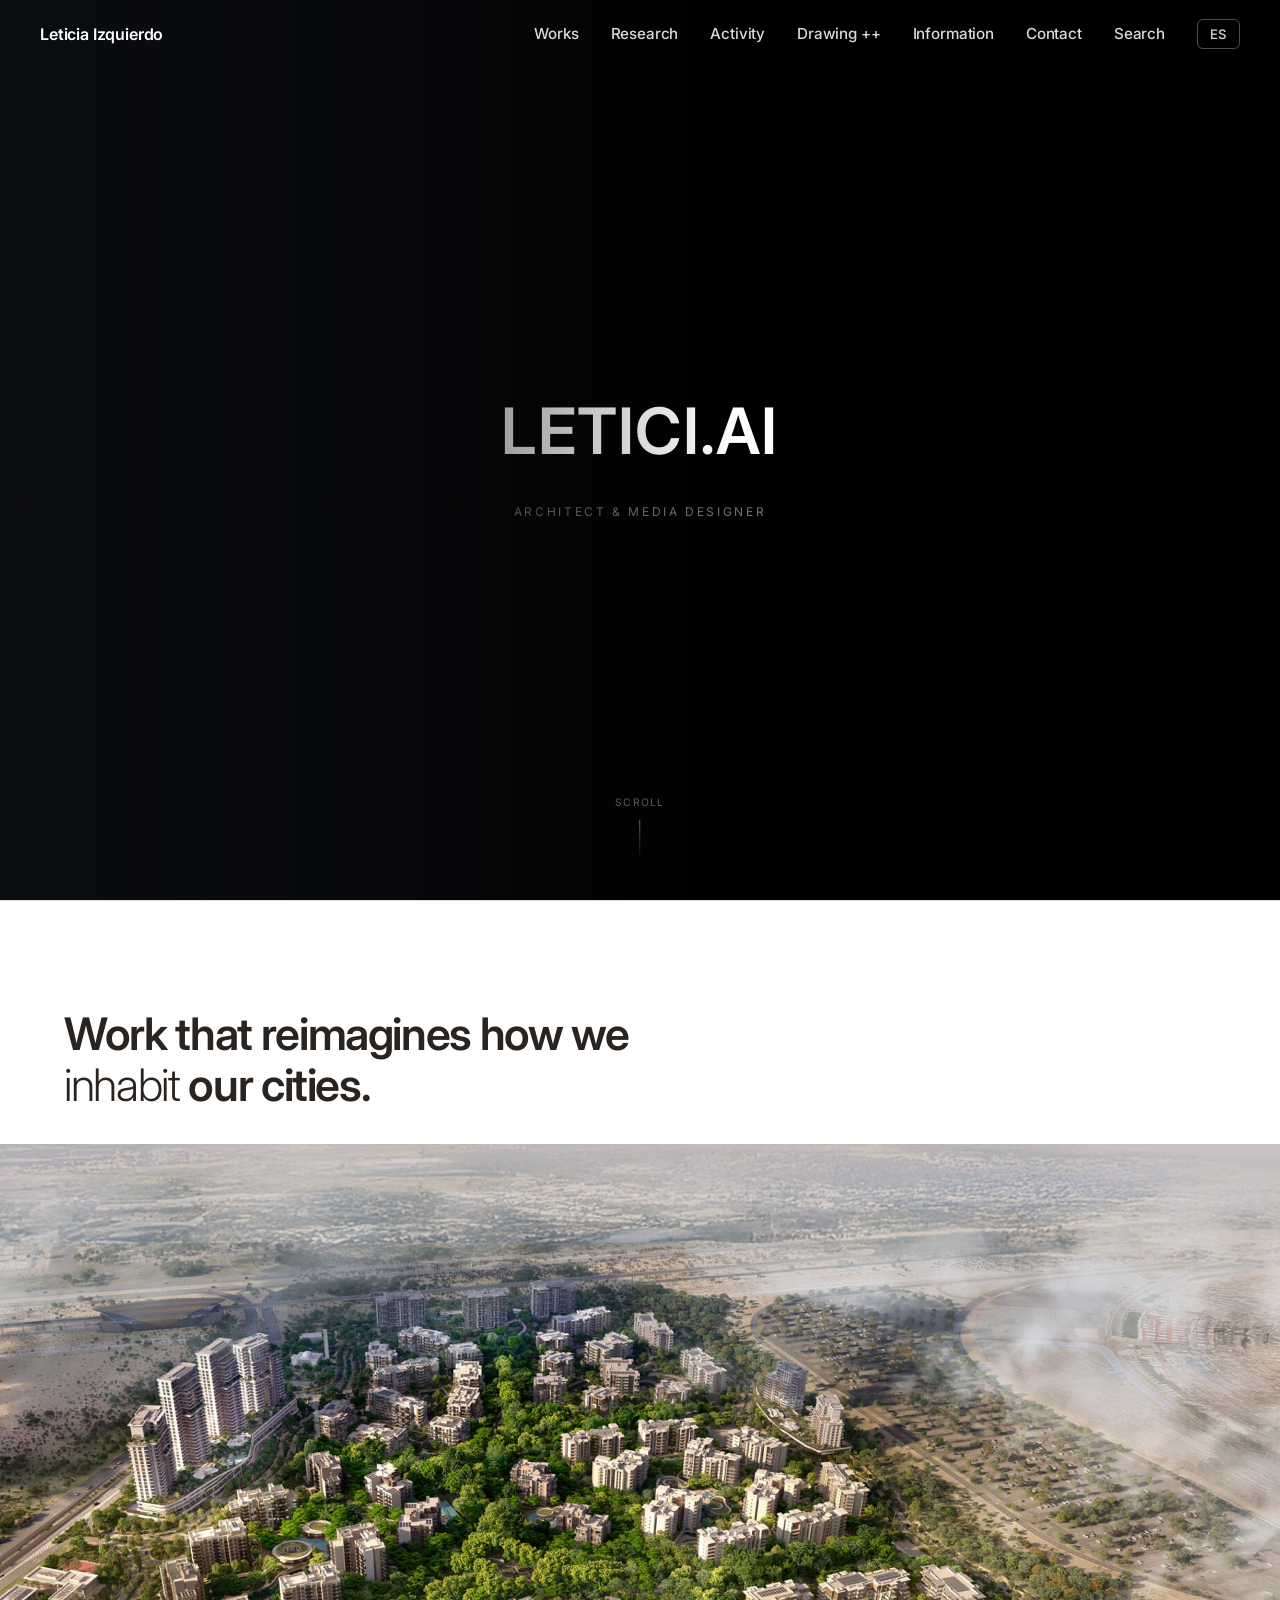
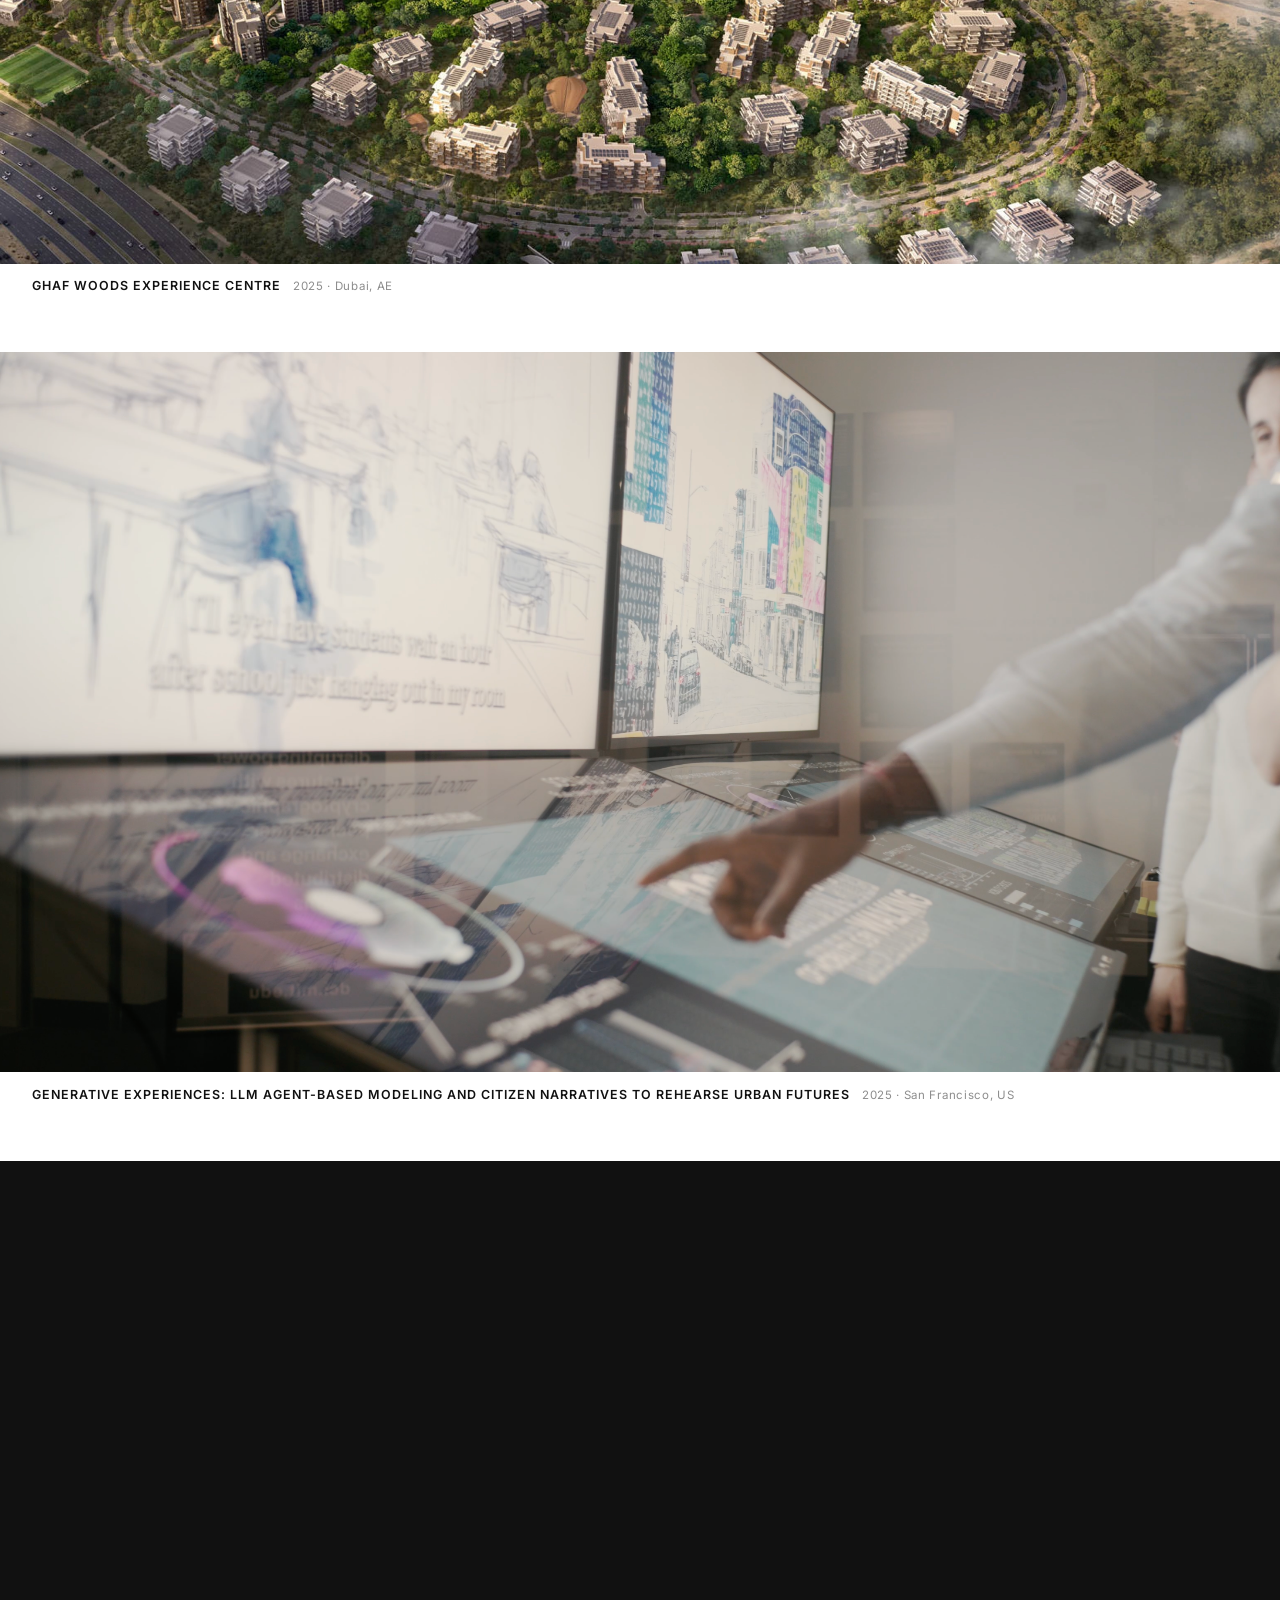
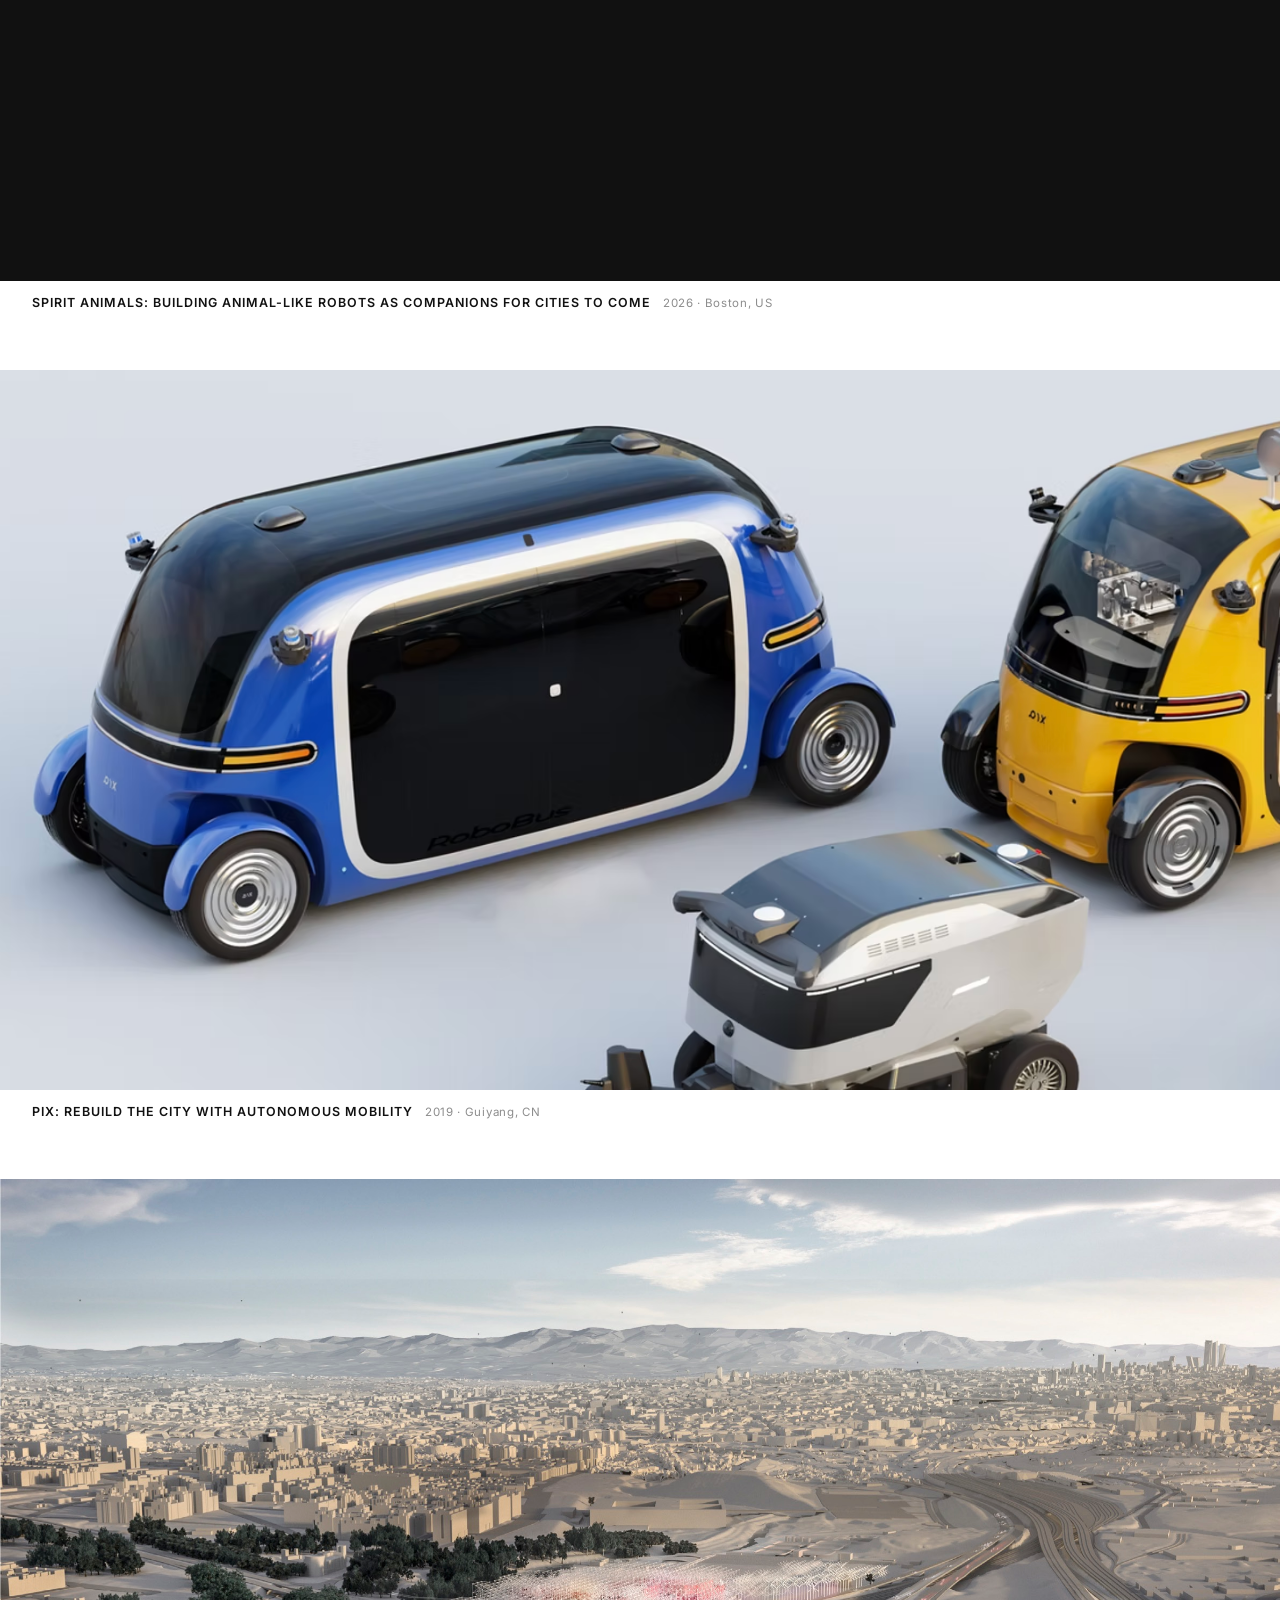
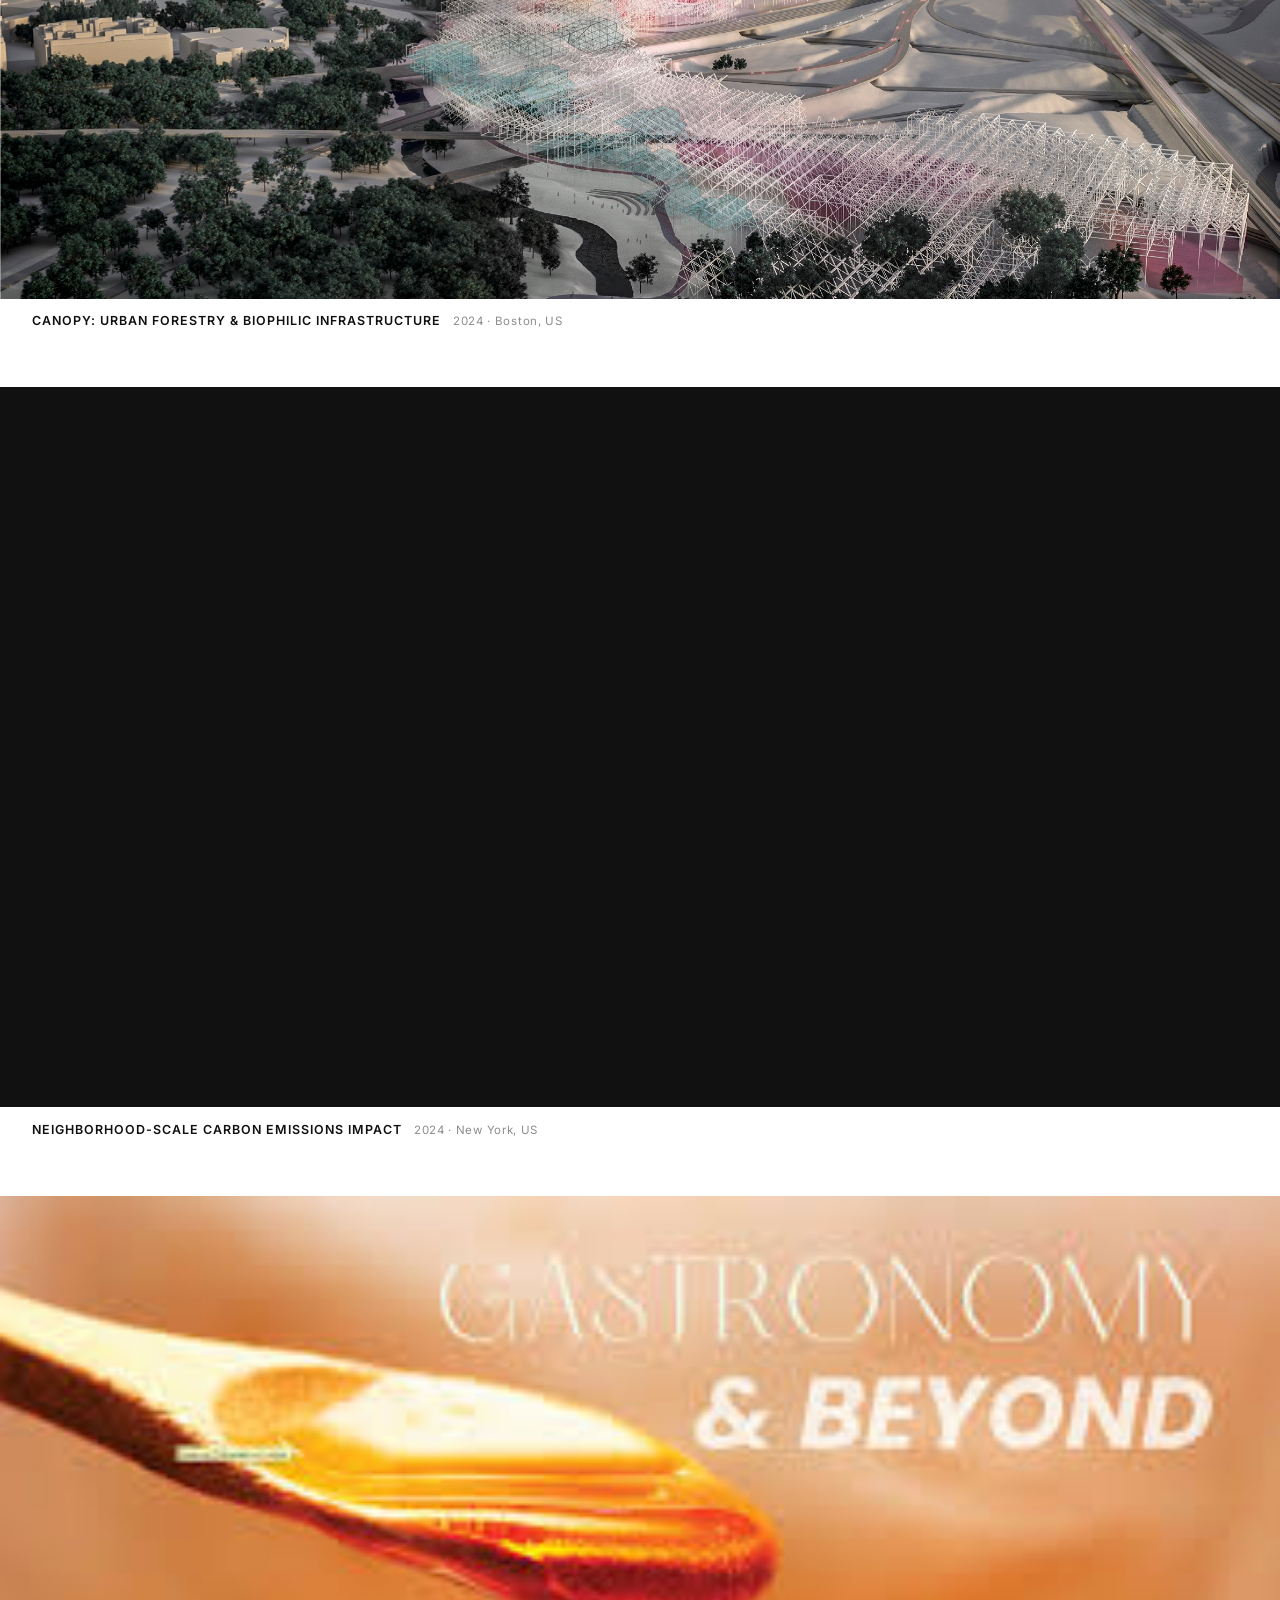
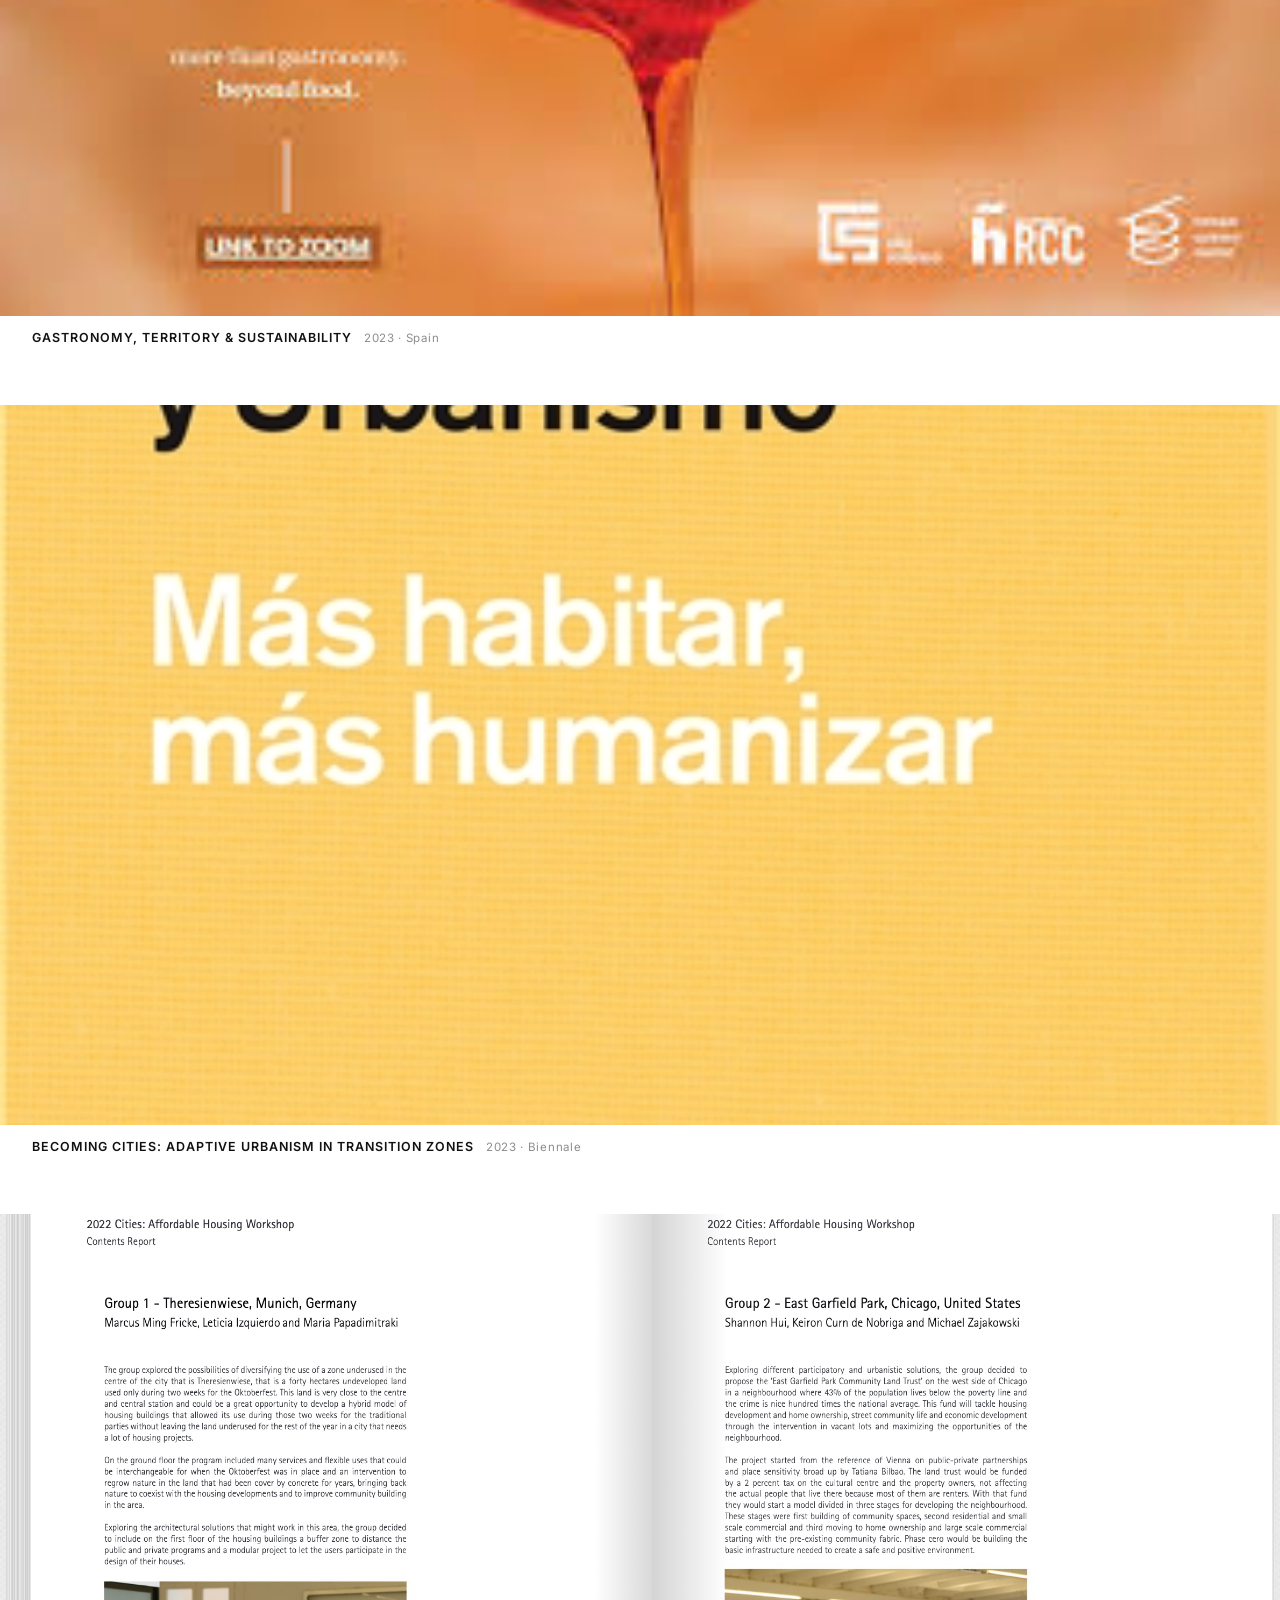
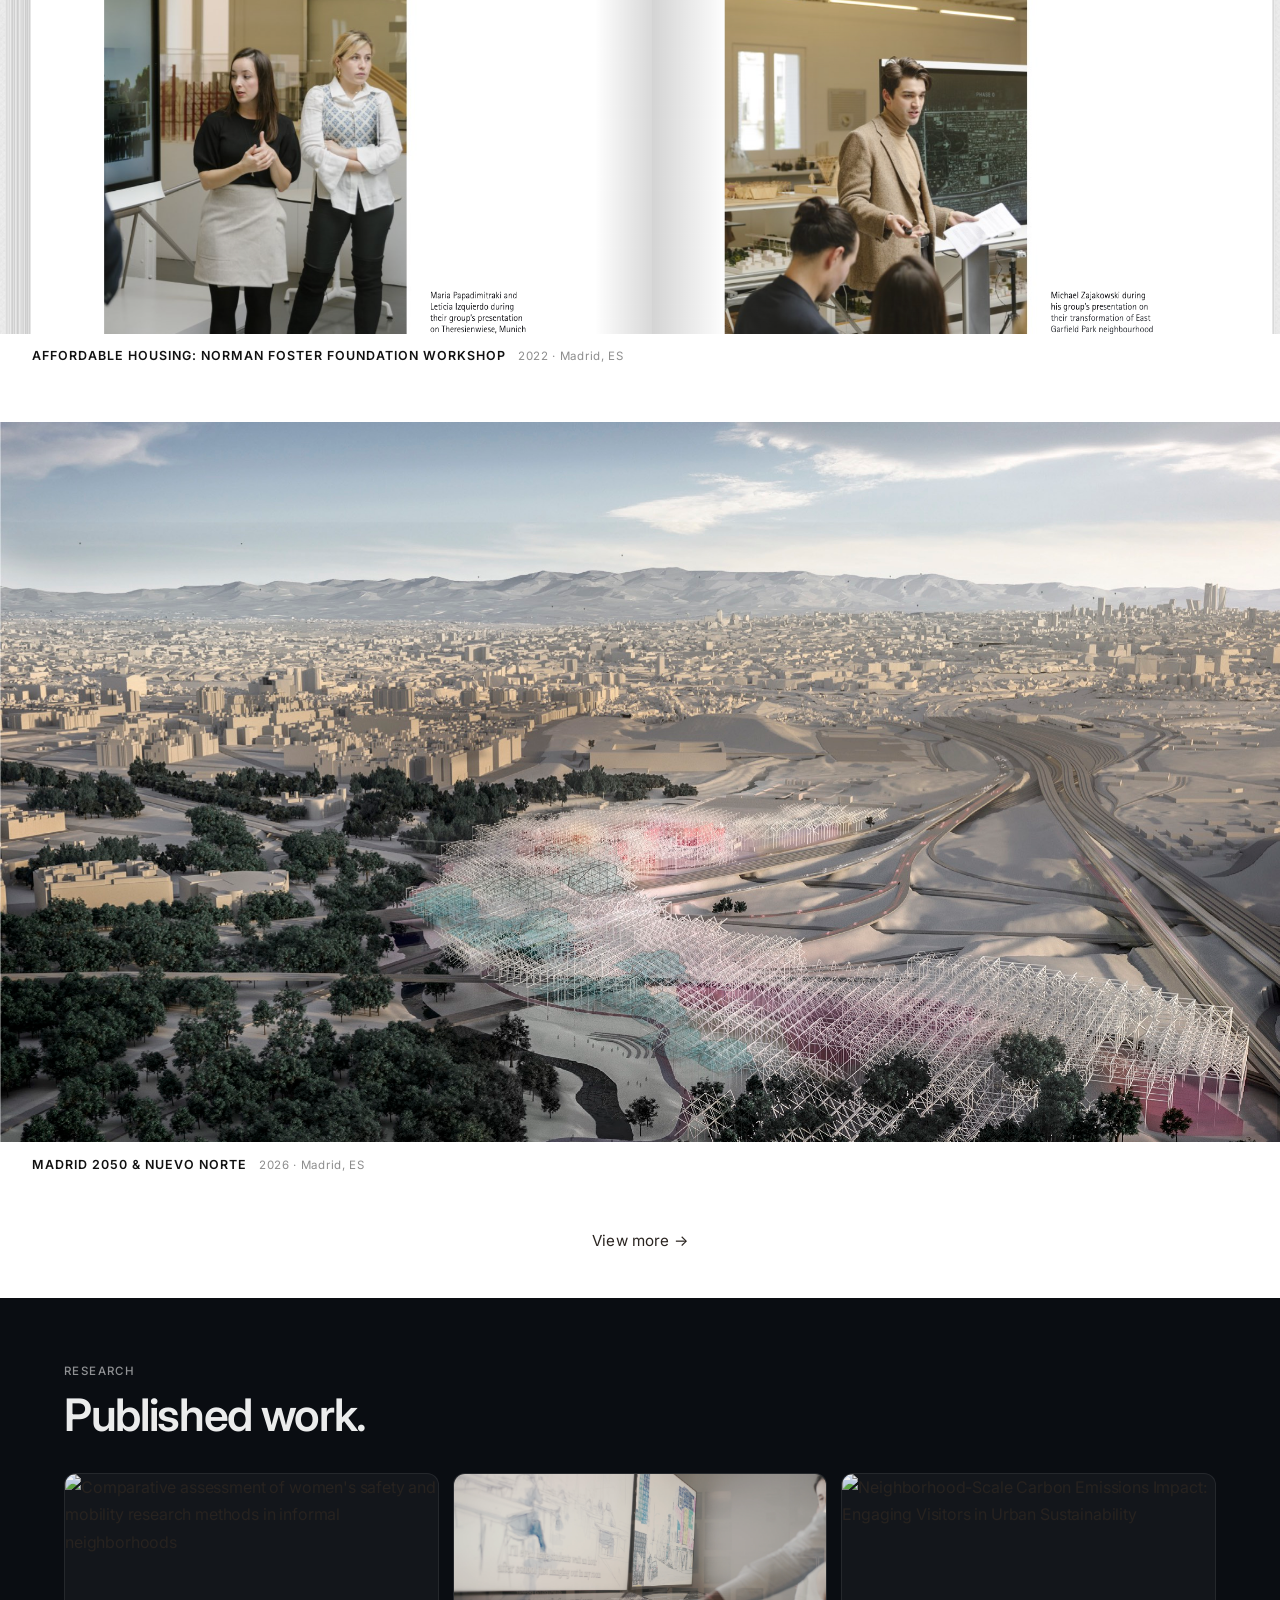
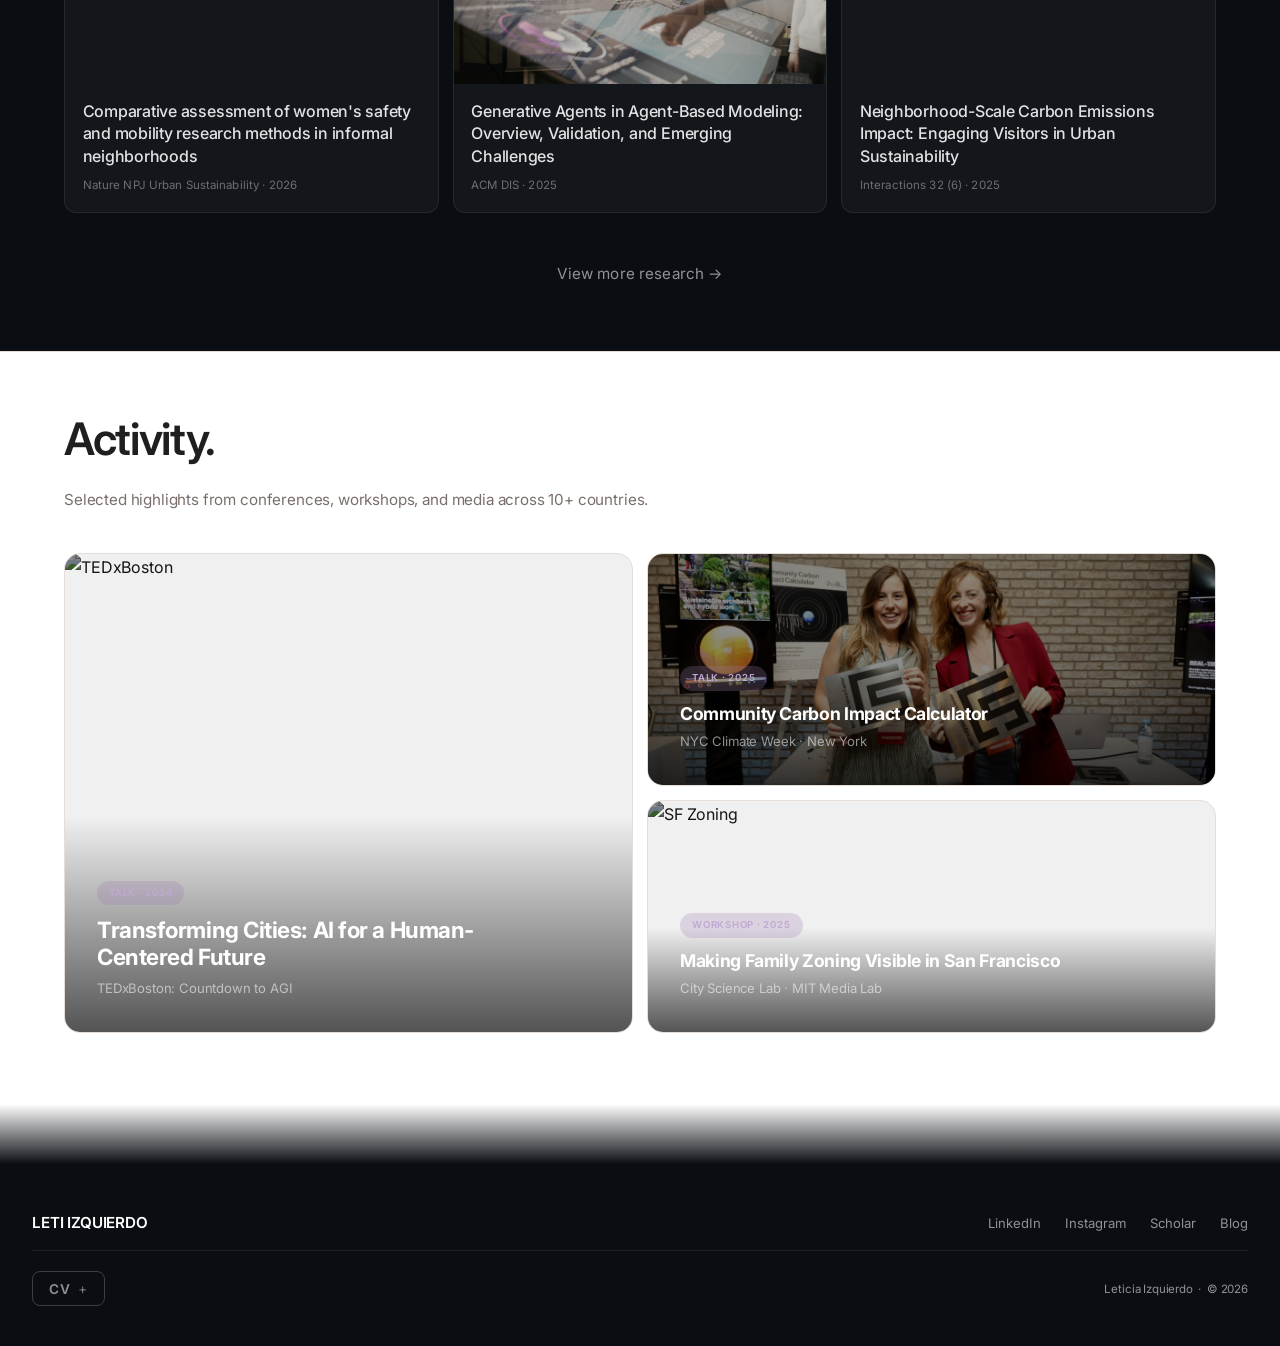
==== commit e6e9cd8e: "Name header" ====
--- a/index.html
+++ b/index.html
@@ -157,7 +157,9 @@
     <footer id="about">
         <div class="container">
             <div class="footer-main">
-                <div class="footer-left"></div>
+                <div class="footer-left">
+                    <p class="footer-brand">LETI IZQUIERDO</p>
+                </div>
                 <div class="footer-right">
                     <div class="social-links">
                         <a href="https://www.linkedin.com/in/leticia-izquierdo" target="_blank">LinkedIn</a>
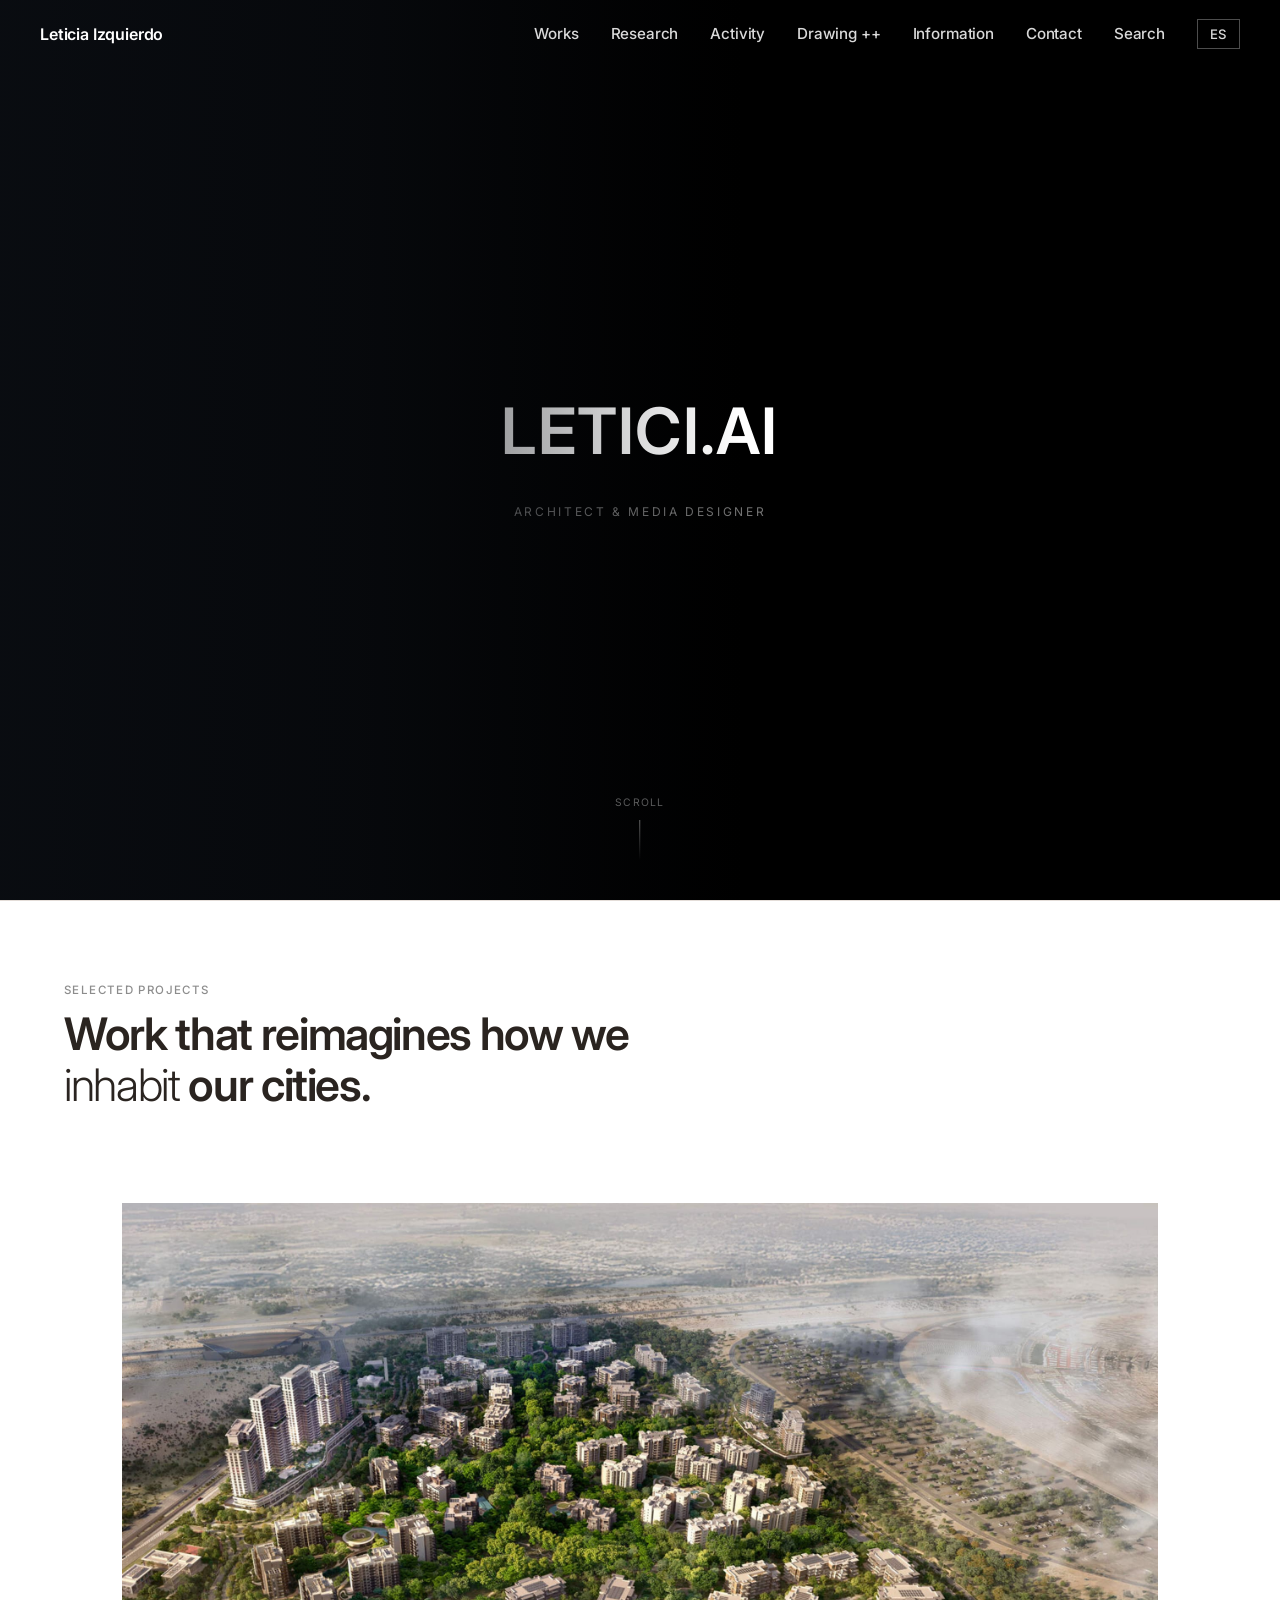
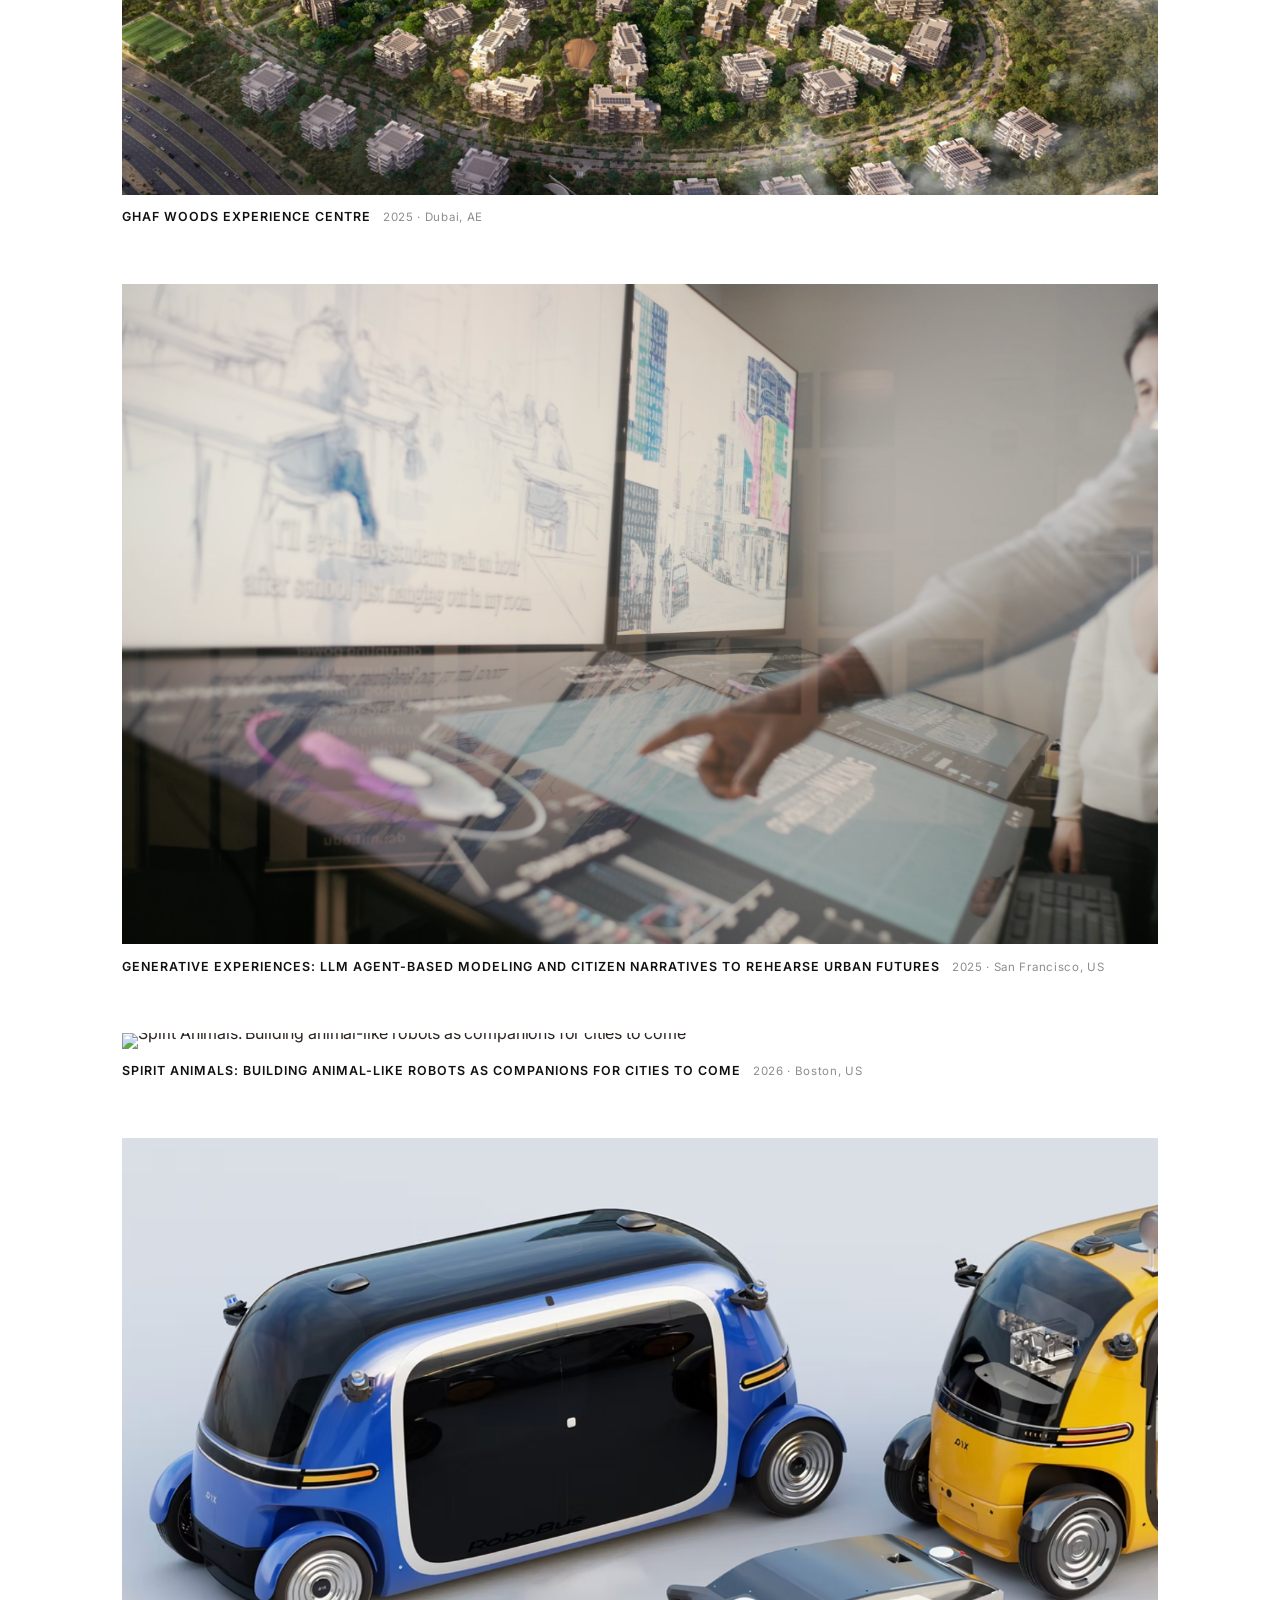
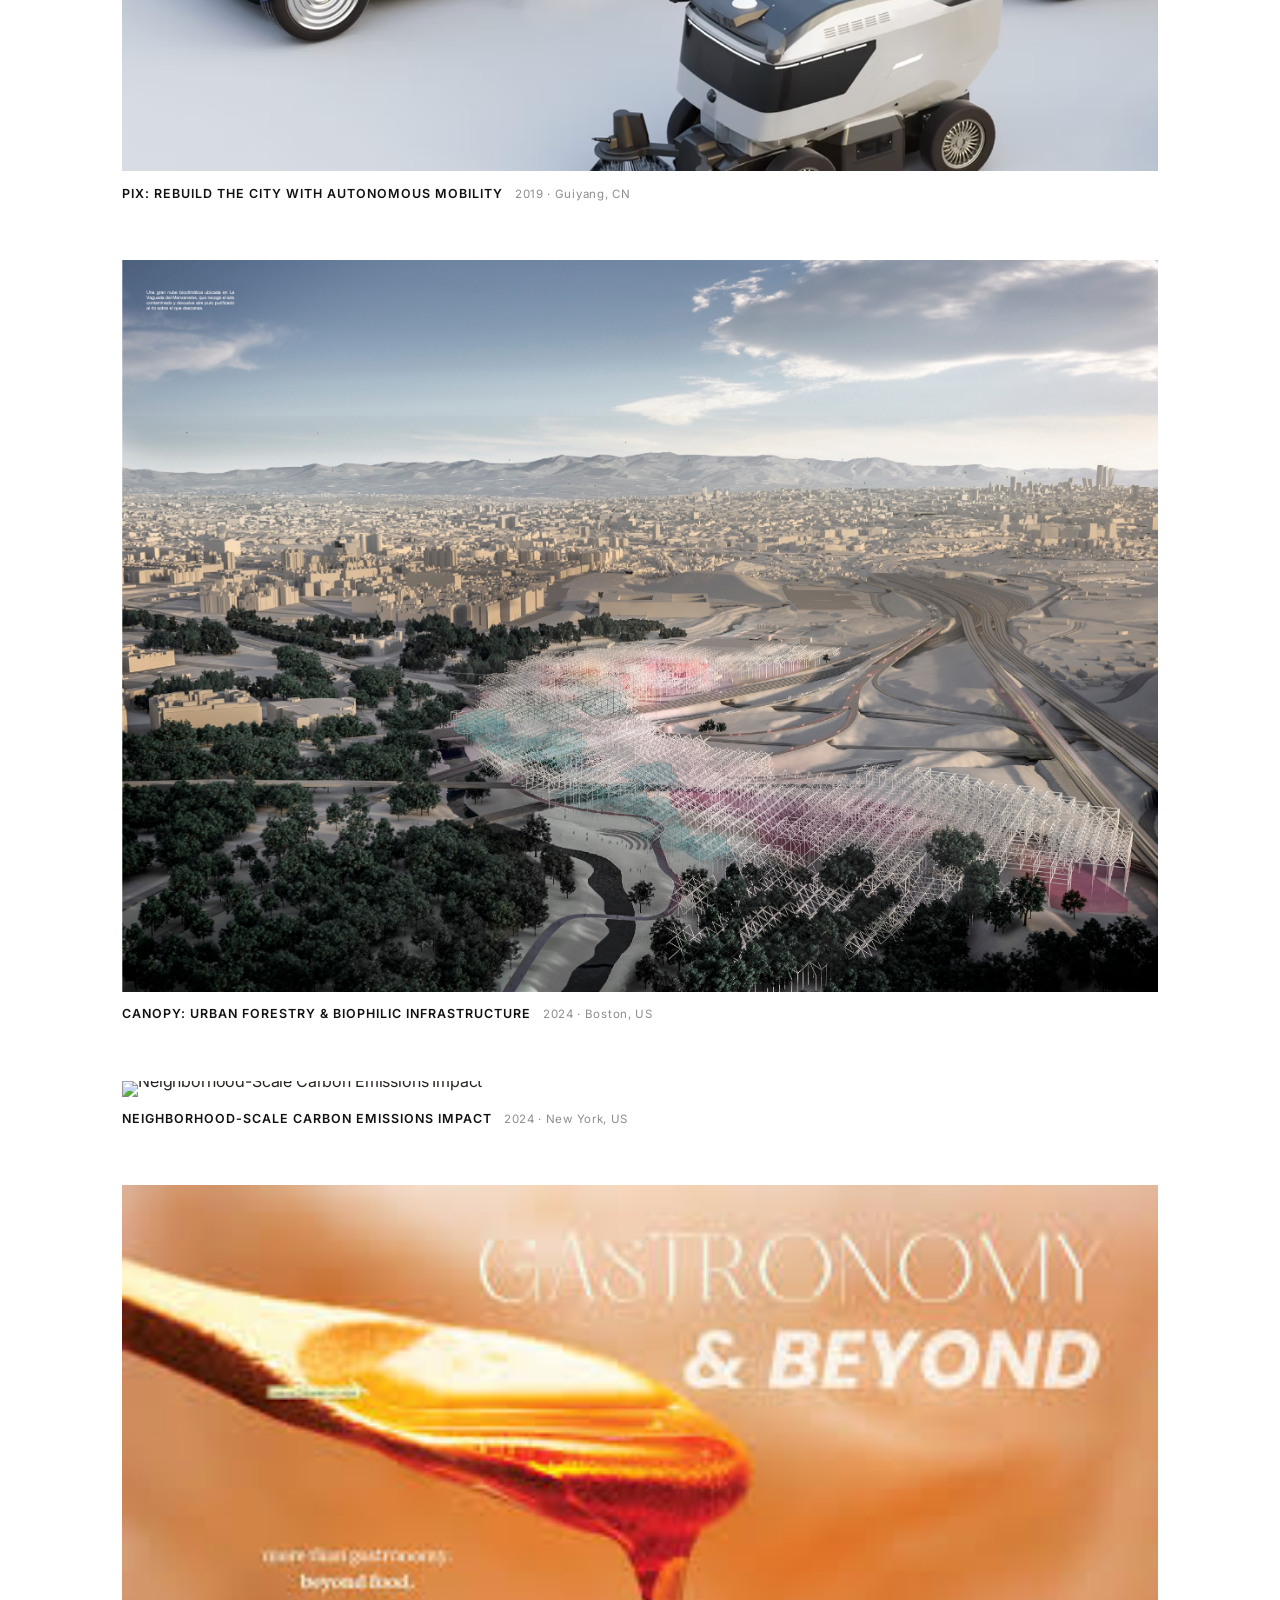
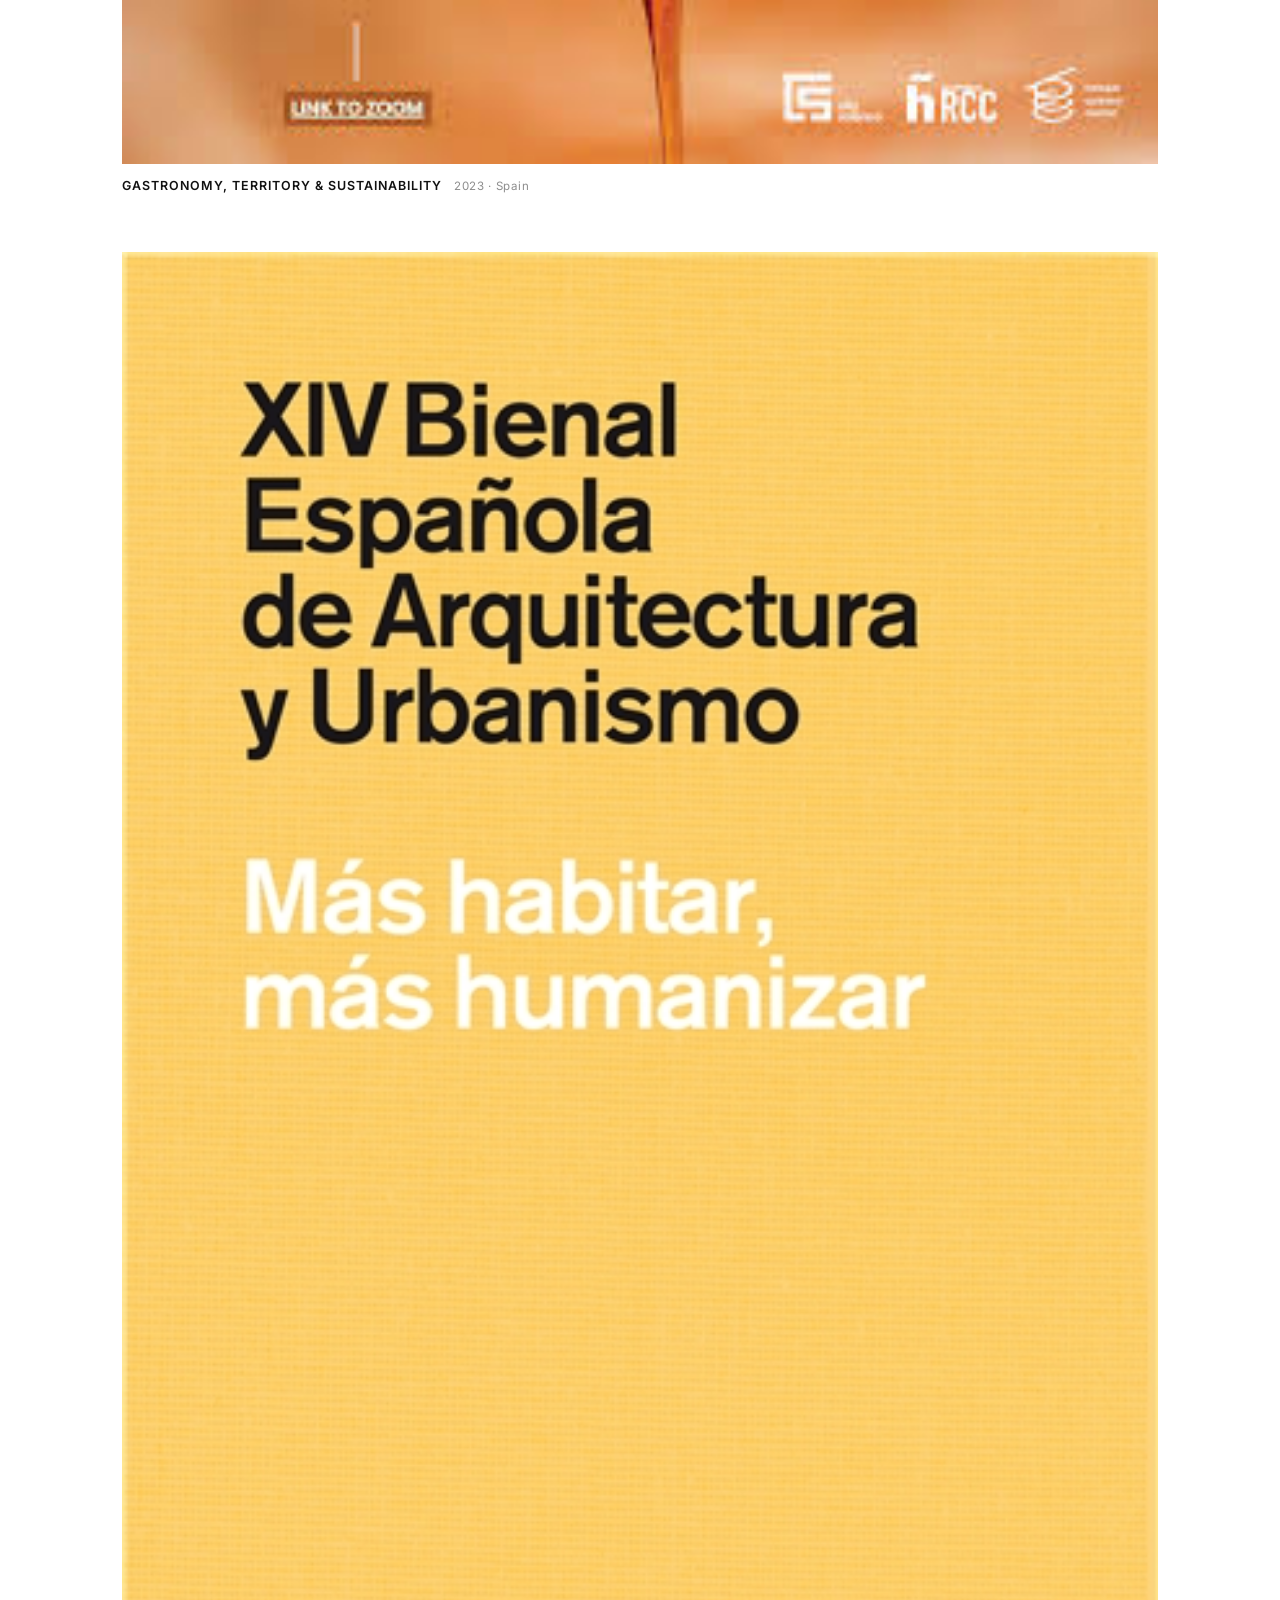
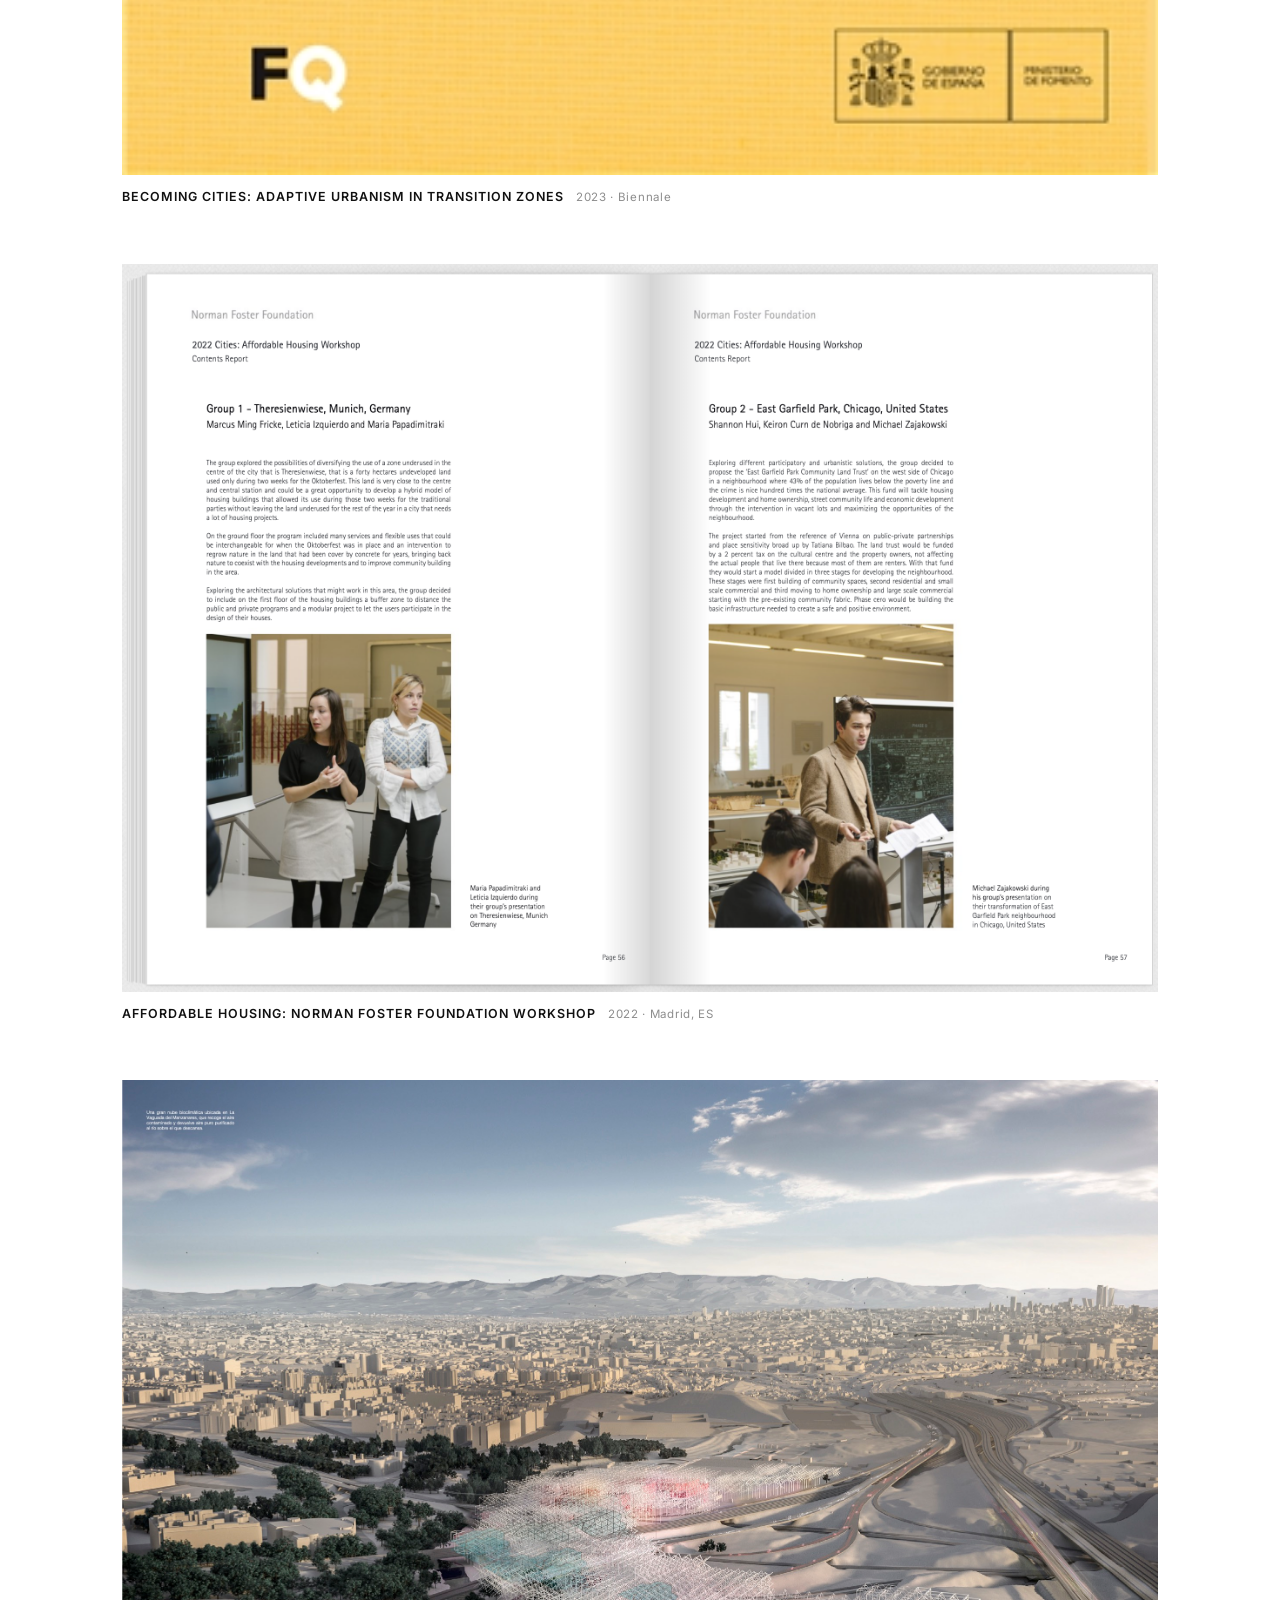
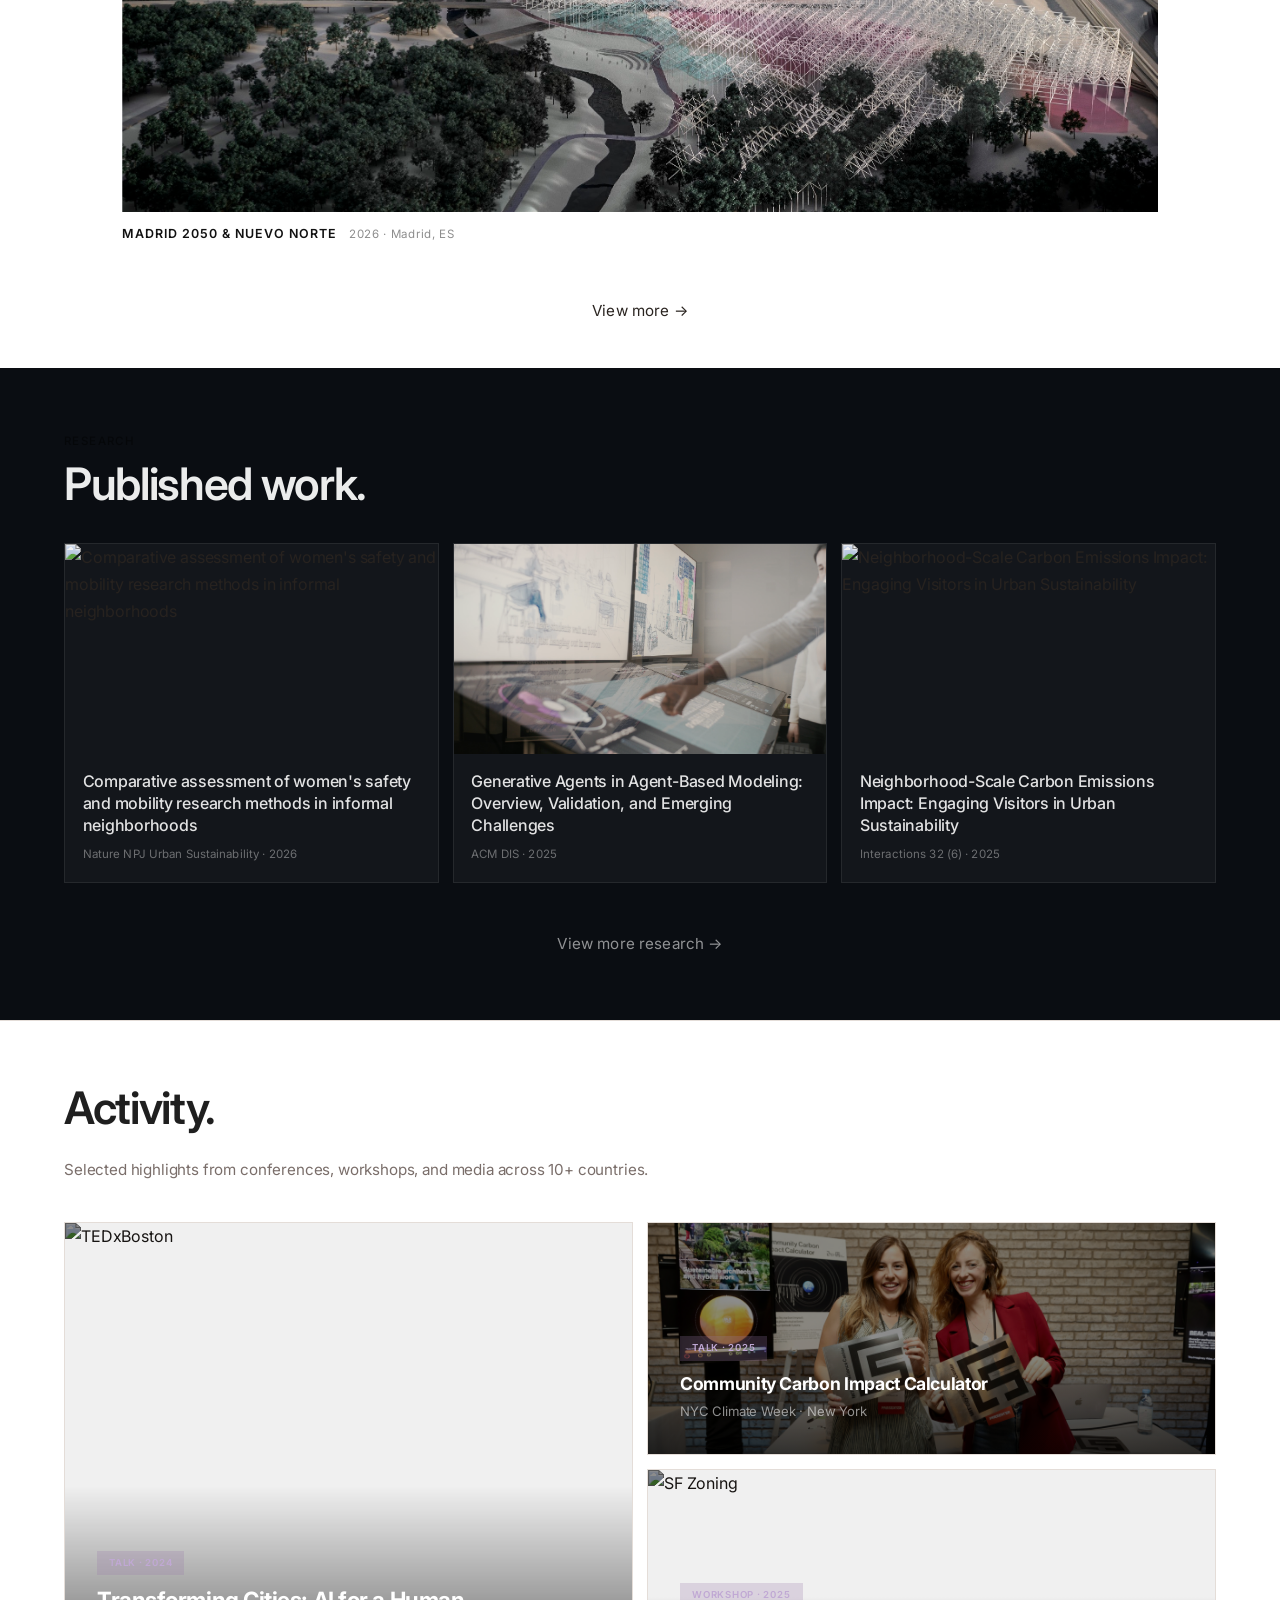
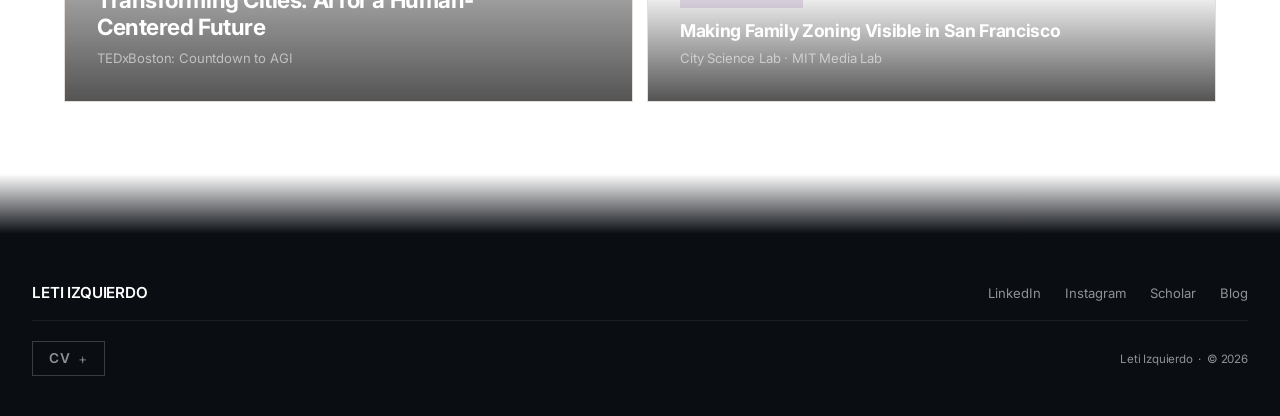
==== commit fbe990b0: "changes structure" ====
--- a/index.html
+++ b/index.html
@@ -18,8 +18,8 @@
                 <li><a href="#research-section">Research</a></li>
                 <li><a href="#activity-section">Activity</a></li>
                 <li><a href="drawing.html">Drawing ++</a></li>
-                <li><a href="#about">Information</a></li>
-                <li><a href="#about">Contact</a></li>
+                <li><a href="#about" id="information-link">Information</a></li>
+                <li><a href="mailto:leticiai@mit.edu">Contact</a></li>
                 <li><a href="#" id="search-toggle">Search</a></li>
                 <li class="lang-toggle"><a href="#" id="lang-switch">ES</a></li>
             </ul>
@@ -45,7 +45,11 @@
             <p class="section-label-small">Selected Projects</p>
             <h2 class="section-title-large">Work that reimagines how we<br><em>inhabit</em> our cities.</h2>
         </div>
-        <div class="projects-grid" id="works-grid">
+        <div class="works-viewswitch">
+            <button type="button" class="vs-btn is-active" data-view="list">List</button>
+            <button type="button" class="vs-btn" data-view="grid">Grid</button>
+        </div>
+        <div class="projects-grid view-list" id="works-grid">
             <!-- Rendered by app.js -->
         </div>
         <div class="view-all-container">
@@ -174,7 +178,7 @@
                     <span>CV</span>
                     <span class="cv-toggle-icon">+</span>
                 </button>
-                <p class="footer-copy">Leticia Izquierdo &nbsp;·&nbsp; &copy; 2026</p>
+                <p class="footer-copy">Leti Izquierdo &nbsp;·&nbsp; &copy; 2026</p>
             </div>
             <div class="cv-content" id="cv-content">
                 <div class="cv-grid cv-grid-2">
--- a/styles.css
+++ b/styles.css
@@ -5267,3 +5267,66 @@
 #works-grid .work-item::before,
 #works-grid .work-item::after { display: none !important; }
 #works-grid .work-media { display: block; width: 100% !important; max-width: none !important; }
+
+
+/* ── WORKS: centred column, real image proportions, list/grid views ── */
+#works-grid-section .projects-grid {
+    max-width: 1100px;
+    margin: 0 auto;
+    padding: 0 2rem;
+}
+#works-grid .work-media {
+    aspect-ratio: auto !important;
+    background: none !important;
+    line-height: 0;
+}
+#works-grid .work-media img {
+    width: 100%;
+    height: auto;
+    display: block;
+}
+#works-grid .work-caption { padding: 0.7rem 0 0; }
+
+/* view switch */
+.works-viewswitch {
+    display: flex;
+    justify-content: center;
+    gap: 0.4rem;
+    margin: 0 auto 2rem;
+}
+.works-viewswitch .vs-btn {
+    font-family: 'Inter', 'Helvetica Neue', Helvetica, Arial, sans-serif;
+    font-size: 0.7rem;
+    letter-spacing: 0.14em;
+    text-transform: uppercase;
+    color: rgba(255,255,255,0.45);
+    background: transparent;
+    border: 1px solid rgba(255,255,255,0.18);
+    border-radius: 999px;
+    padding: 0.35rem 0.9rem;
+    cursor: pointer;
+}
+.works-viewswitch .vs-btn.is-active { color: #fff; border-color: #fff; }
+
+/* grid view */
+#works-grid.view-grid {
+    display: grid !important;
+    grid-template-columns: repeat(3, 1fr);
+    gap: 1rem;
+}
+#works-grid.view-grid .work-item { margin-bottom: 0.5rem; }
+#works-grid.view-grid .work-media { aspect-ratio: 4 / 3 !important; overflow: hidden; }
+#works-grid.view-grid .work-media img { height: 100%; object-fit: cover; }
+#works-grid.view-grid .work-title { font-size: 0.68rem; }
+#works-grid.view-grid .work-meta { display: none; }
+
+@media (max-width: 800px) {
+    #works-grid.view-grid { grid-template-columns: repeat(2, 1fr); }
+    #works-grid-section .projects-grid { padding: 0 1rem; }
+}
+
+/* No rounded corners anywhere */
+*, *::before, *::after { border-radius: 0 !important; }
+
+/* Section label readable on light background */
+.section-label-small { color: rgba(0,0,0,0.45) !important; }
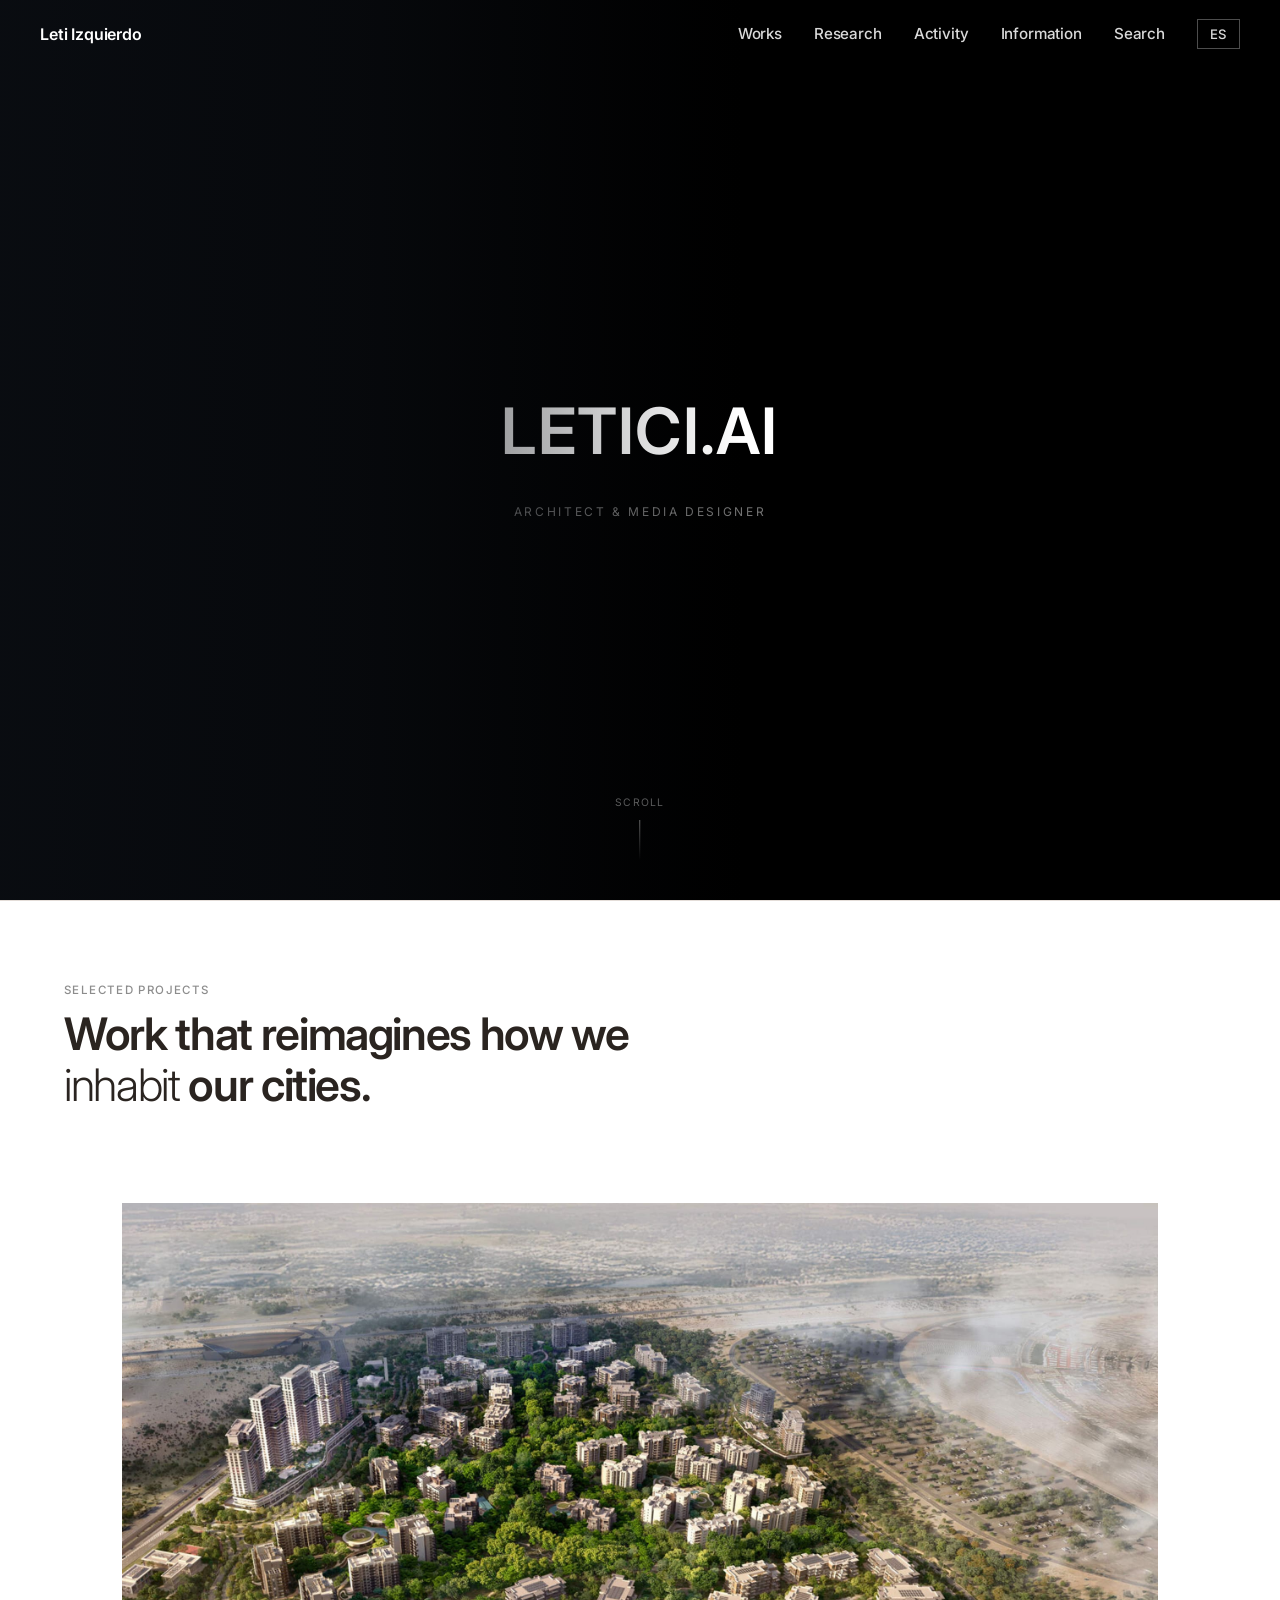
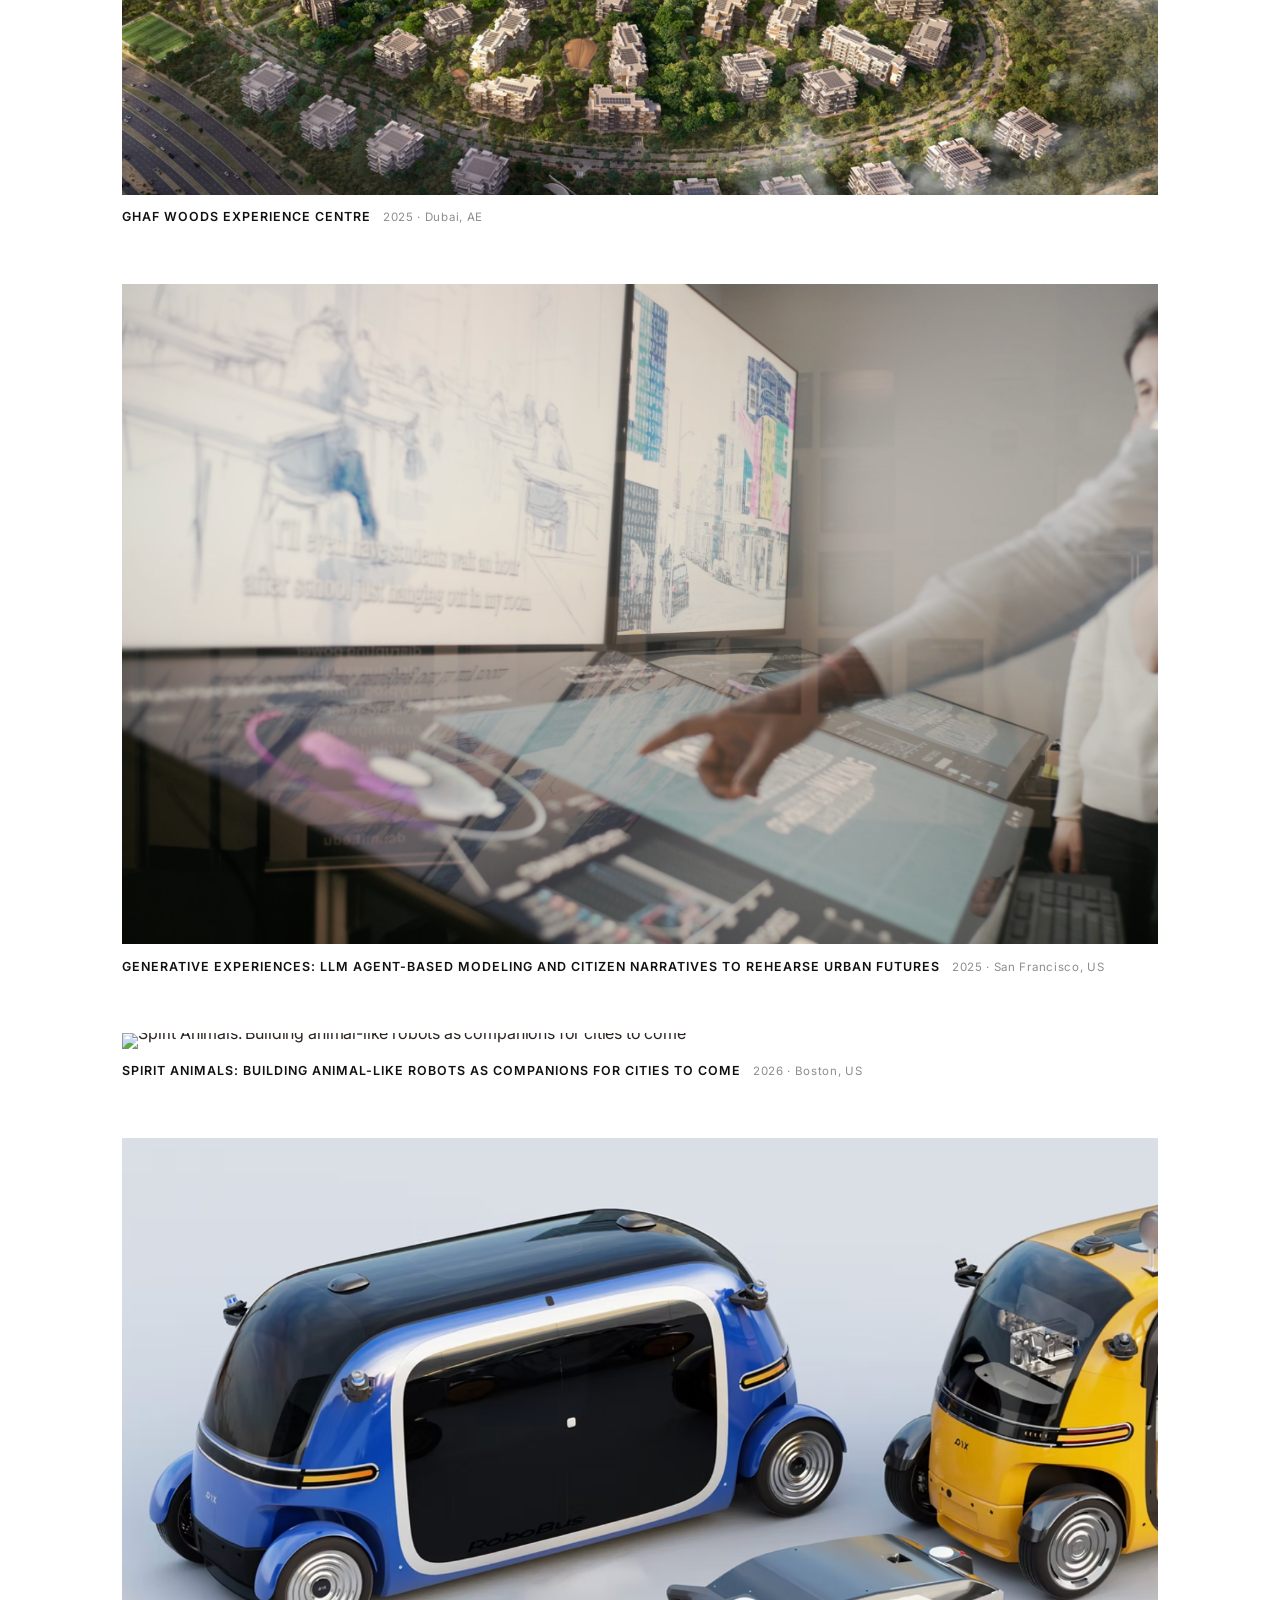
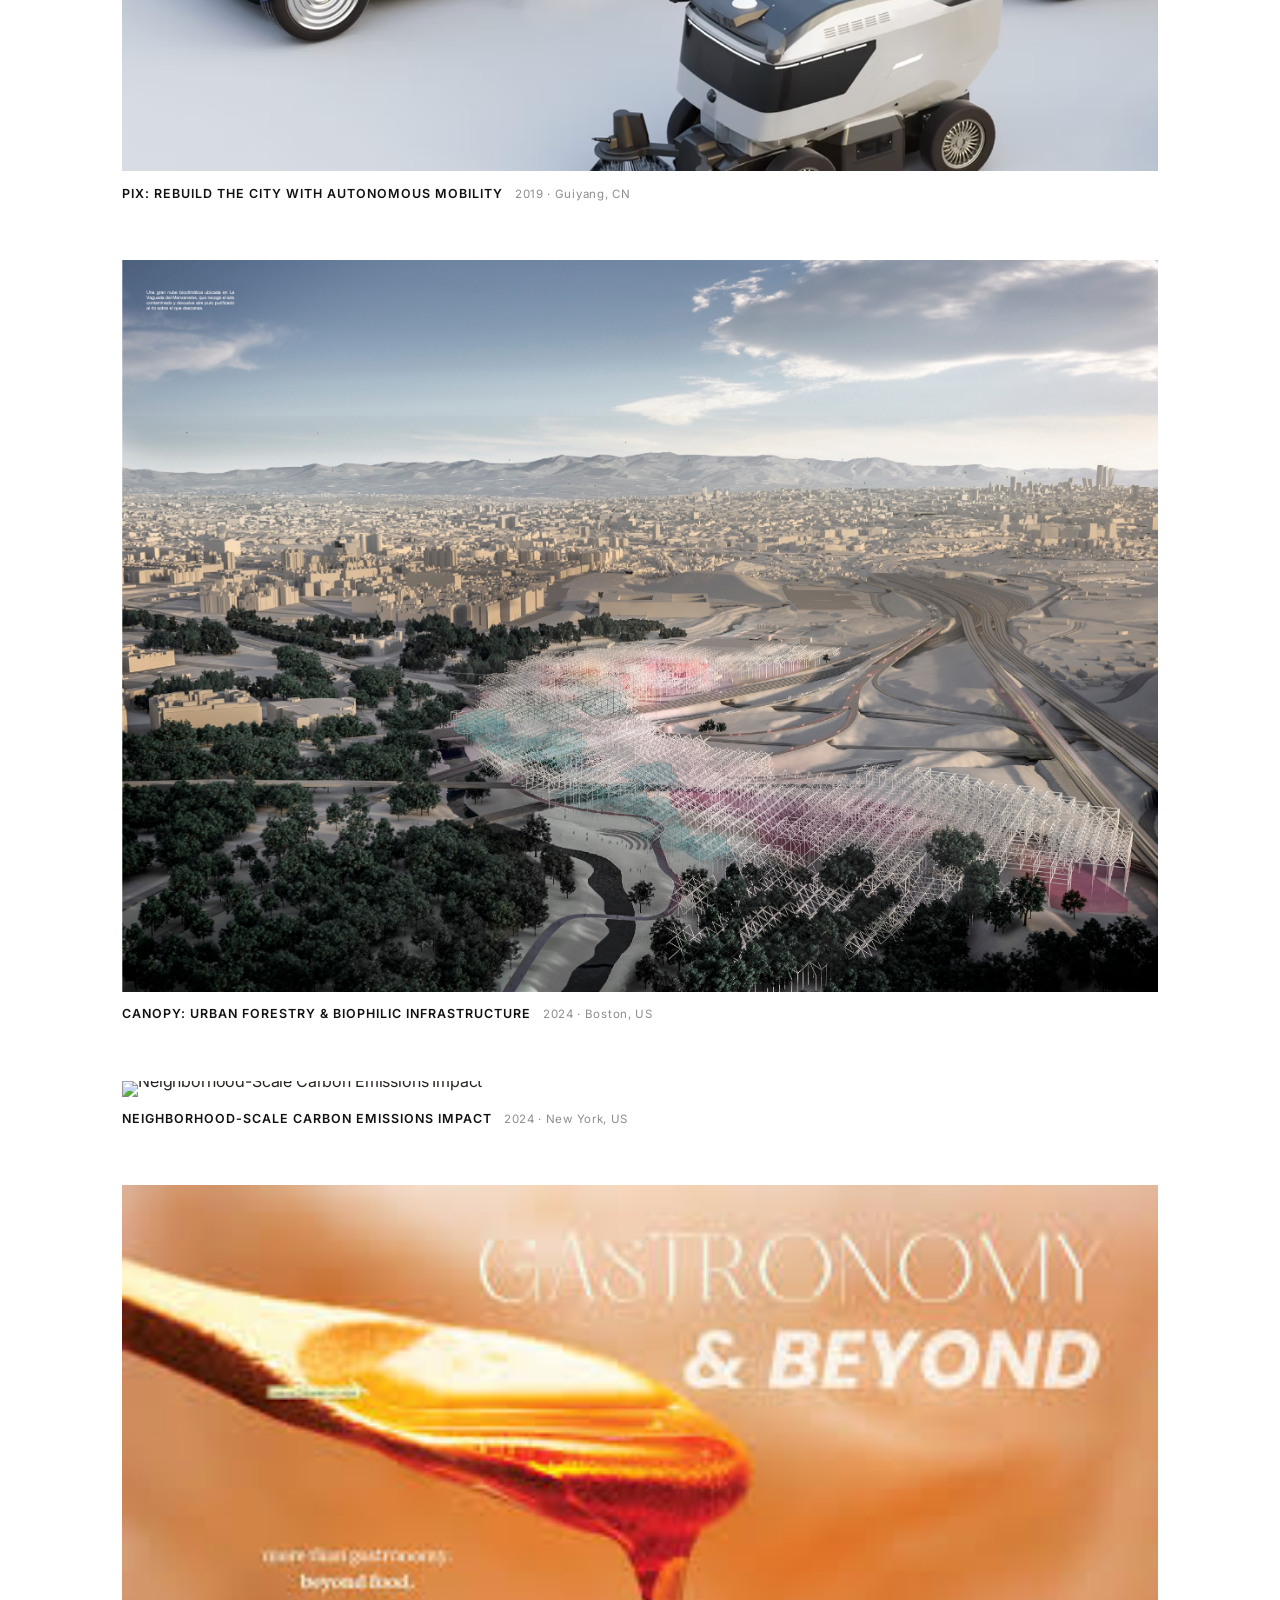
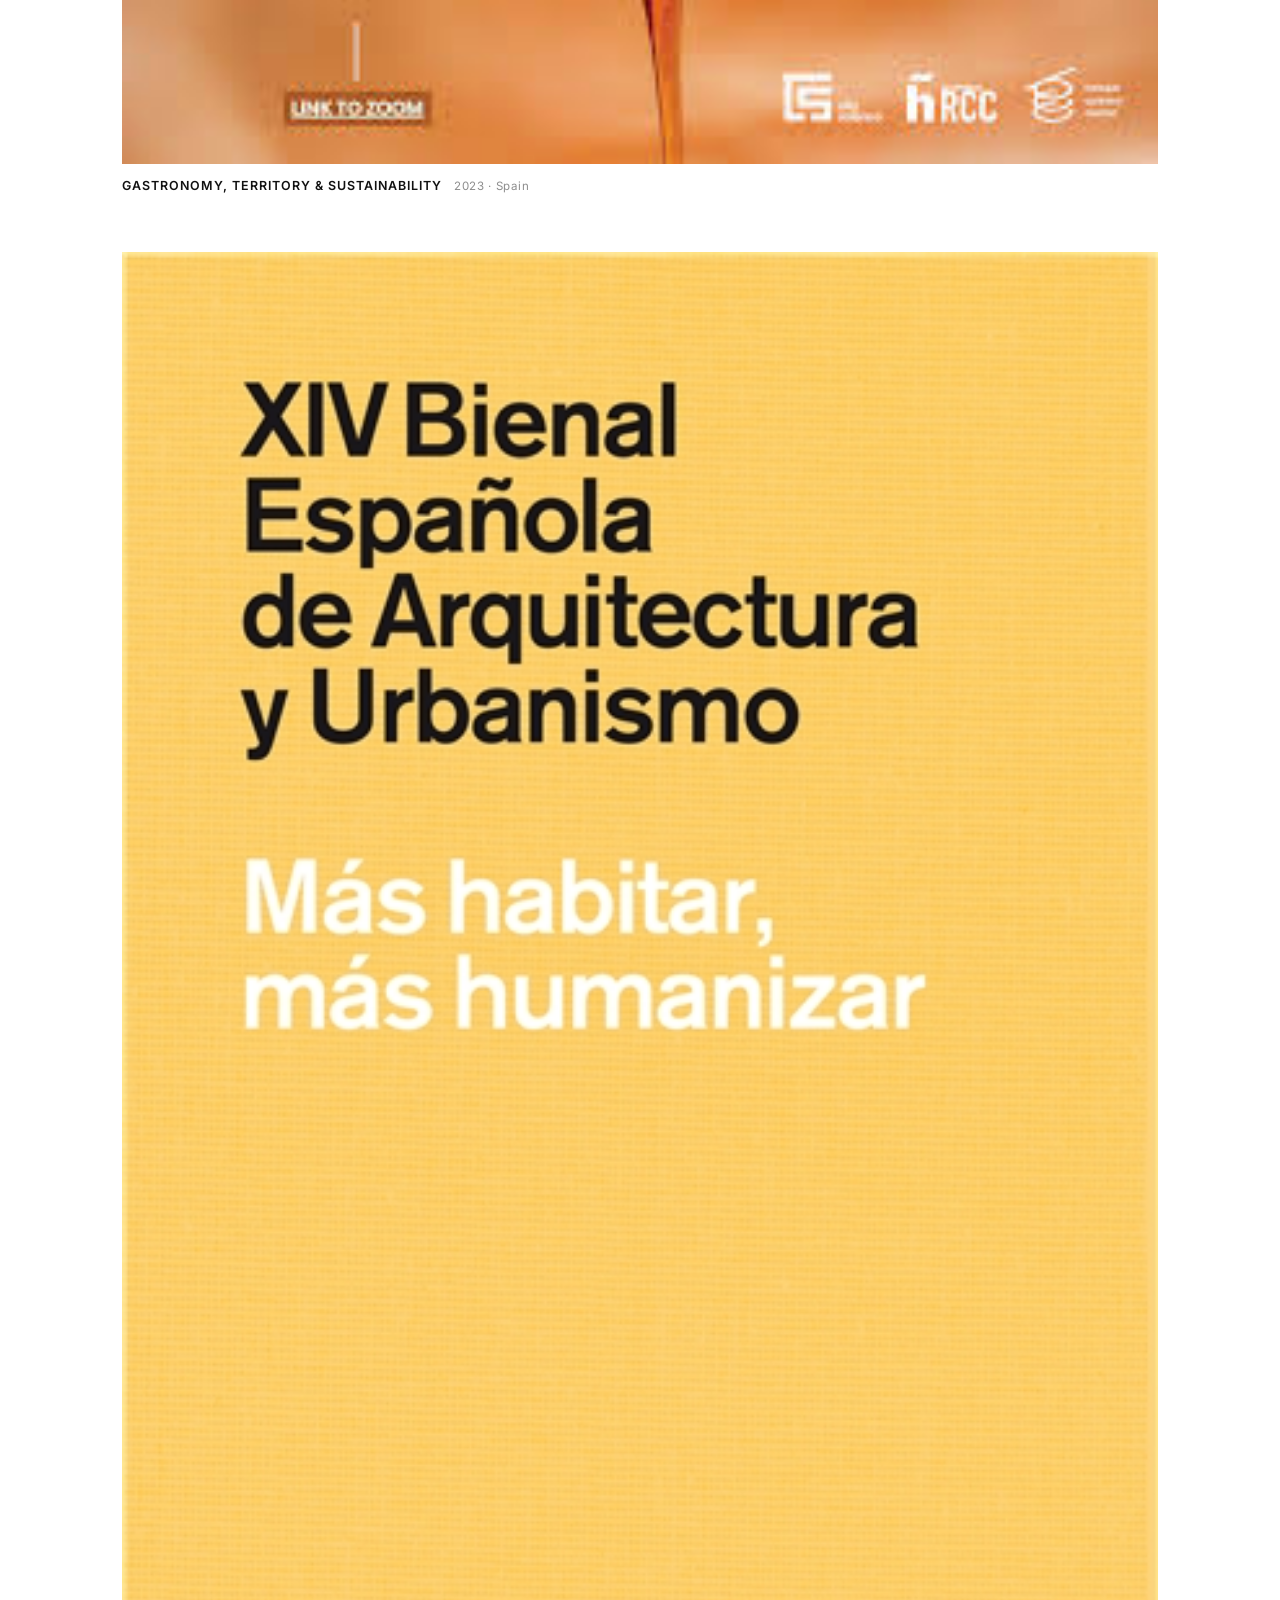
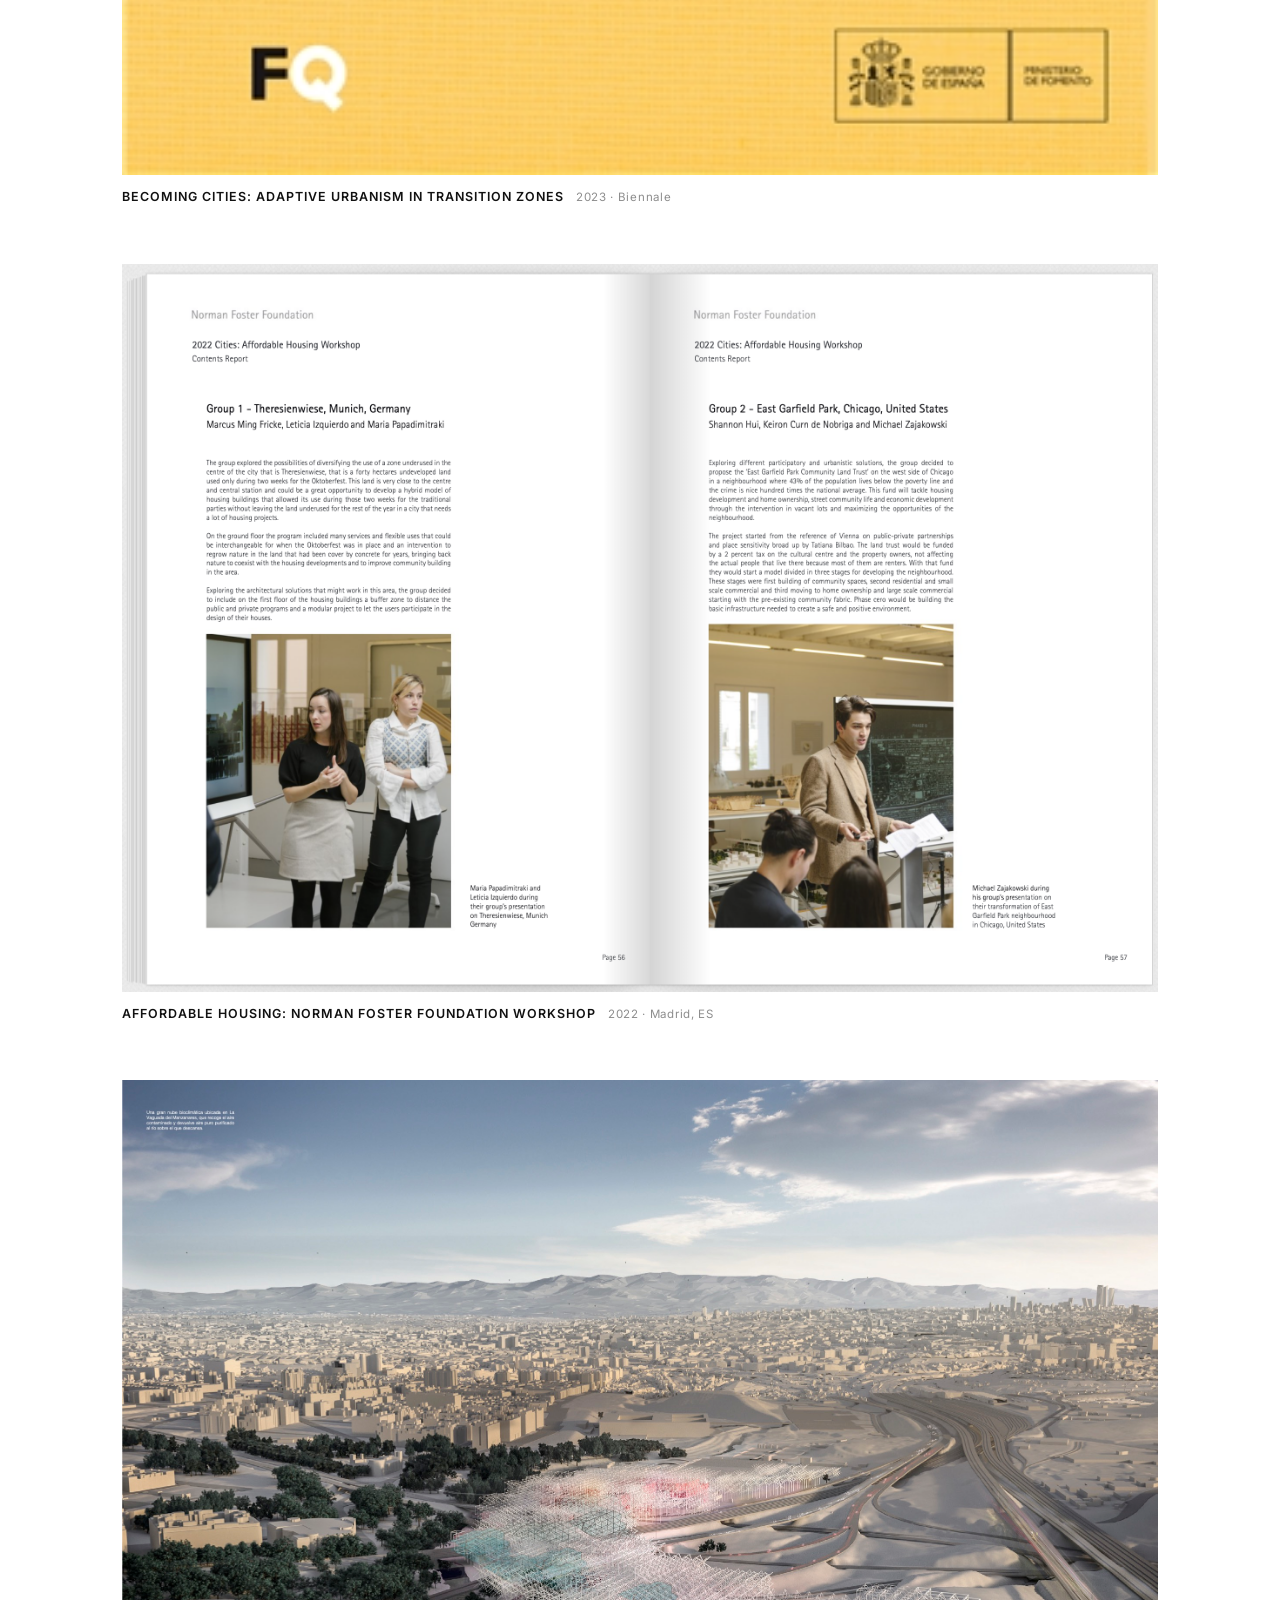
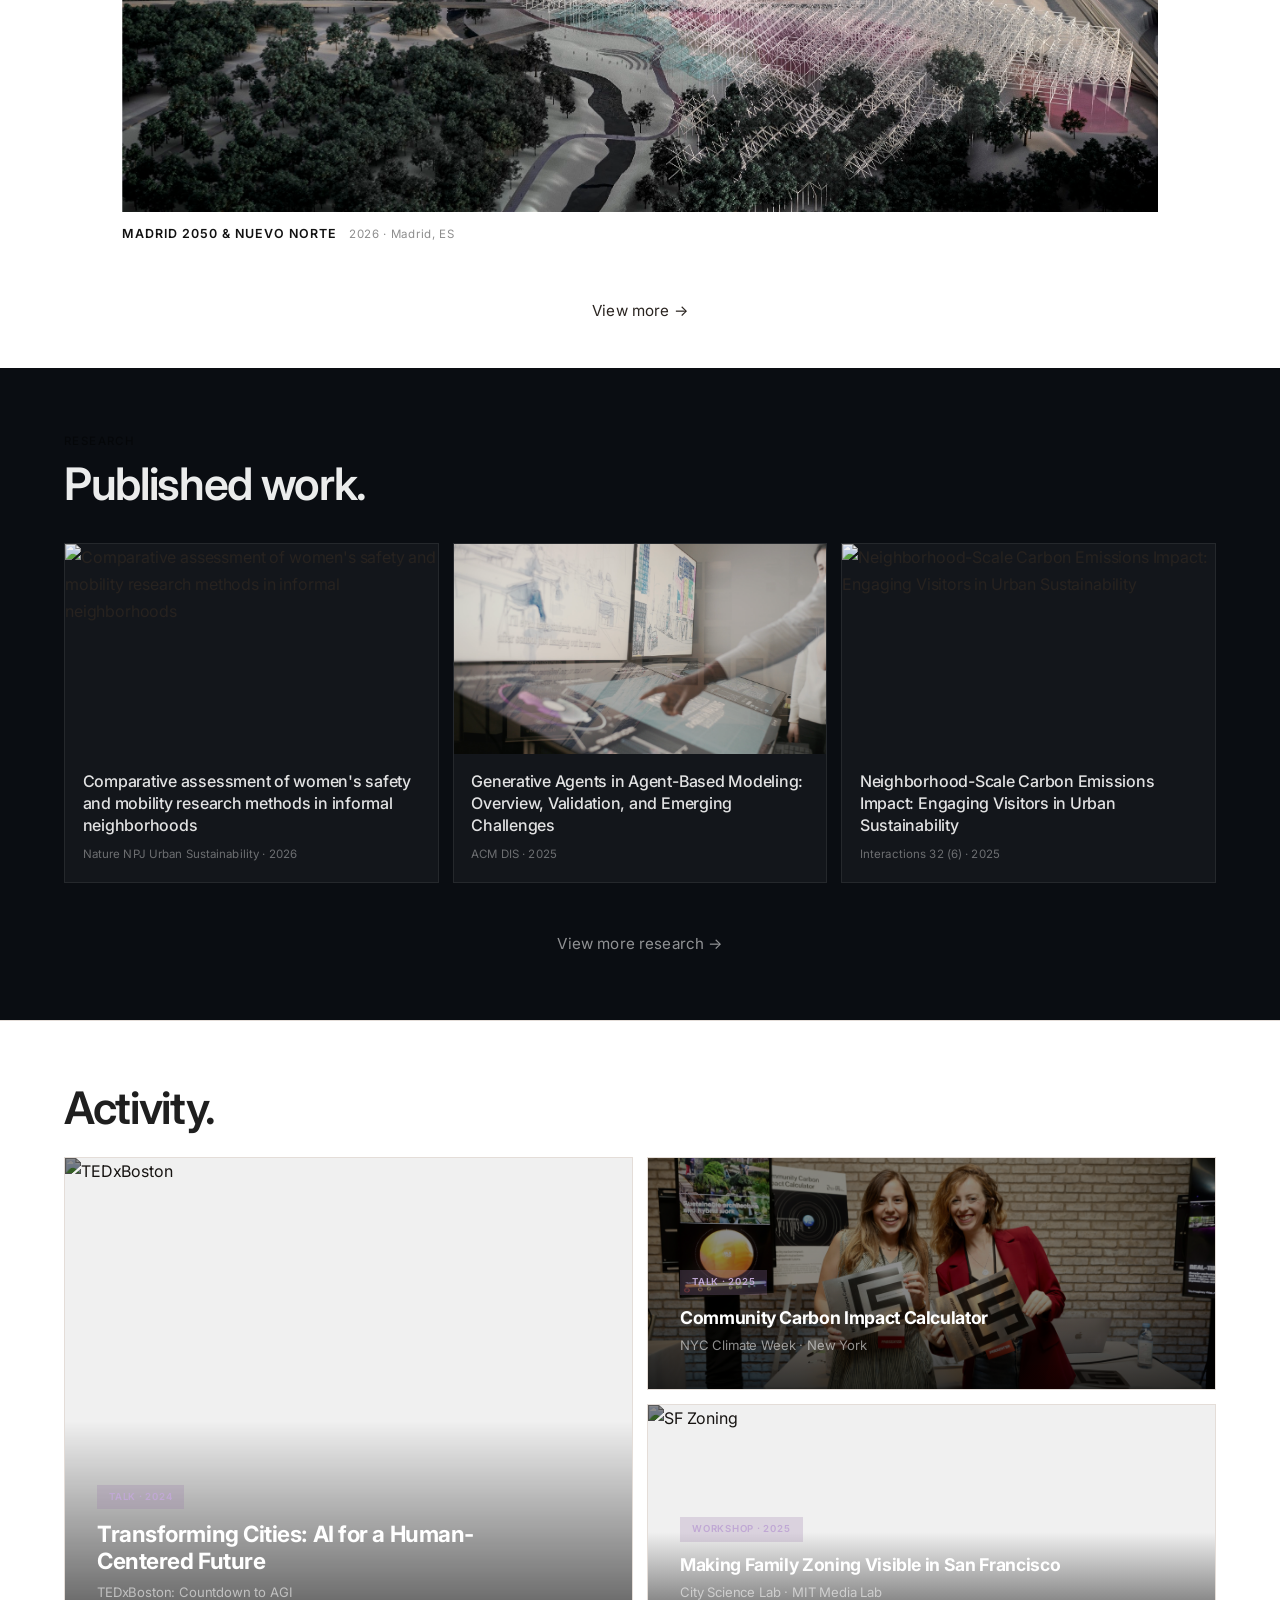
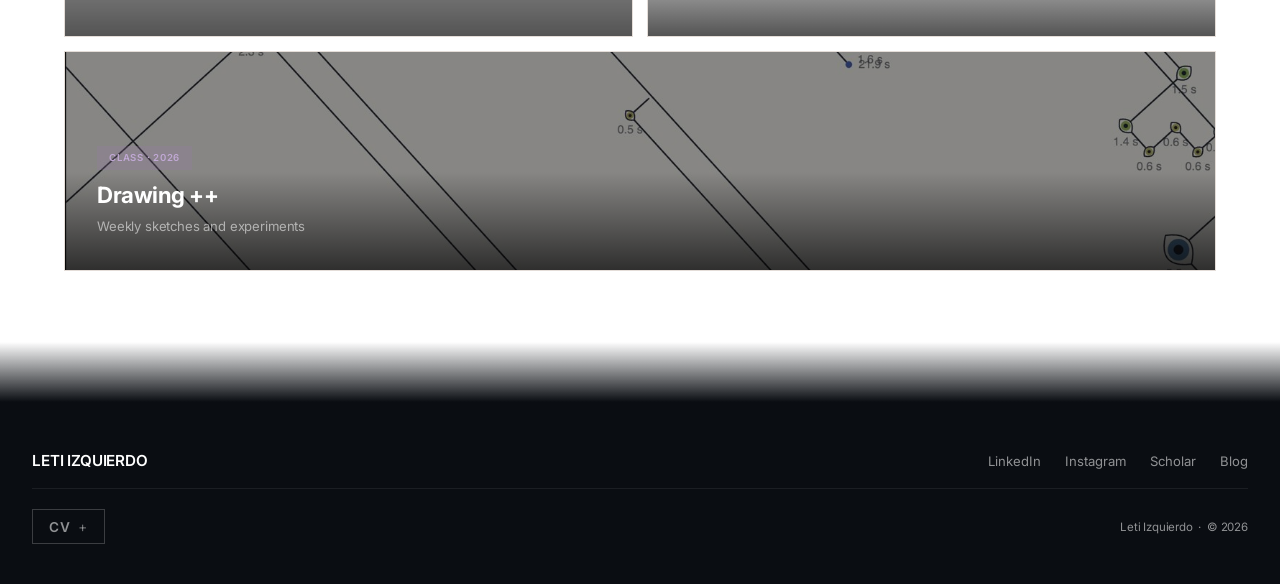
==== commit e47cceb0: "New" ====
--- a/index.html
+++ b/index.html
@@ -3,7 +3,7 @@
 <head>
     <meta charset="UTF-8">
     <meta name="viewport" content="width=device-width, initial-scale=1.0">
-    <title>Leticia Izquierdo — Urban Design & Technology</title>
+    <title>Leti Izquierdo — Urban Design & Technology</title>
     <link rel="stylesheet" href="styles.css">
     <link rel="icon" type="image/svg+xml" href="data:image/svg+xml,<svg xmlns='http://www.w3.org/2000/svg' viewBox='0 0 32 32'><rect width='32' height='32' rx='6' fill='%232A2420'/><text x='50%' y='54%' dominant-baseline='middle' text-anchor='middle' font-family='monospace' font-size='13' font-weight='700' fill='%23E8967E' letter-spacing='-1'>L.AI</text></svg>">
 </head>
@@ -12,14 +12,12 @@
     <!-- NAV -->
     <header>
         <nav>
-            <div class="logo">Leticia Izquierdo</div>
+            <div class="logo">Leti Izquierdo</div>
             <ul class="nav-links">
                 <li><a href="#works-grid-section">Works</a></li>
                 <li><a href="#research-section">Research</a></li>
                 <li><a href="#activity-section">Activity</a></li>
-                <li><a href="drawing.html">Drawing ++</a></li>
                 <li><a href="#about" id="information-link">Information</a></li>
-                <li><a href="mailto:leticiai@mit.edu">Contact</a></li>
                 <li><a href="#" id="search-toggle">Search</a></li>
                 <li class="lang-toggle"><a href="#" id="lang-switch">ES</a></li>
             </ul>
@@ -77,7 +75,6 @@
     <section class="activity" id="activity-section">
 
         <h2 class="activity-section-title">Activity.</h2>
-        <p class="activity-section-sub">Selected highlights from conferences, workshops, and media across 10+ countries.</p>
 
         <!-- FEATURED BENTO GRID — rendered by app.js -->
         <div class="featured-grid" id="activity-featured-grid">
@@ -108,6 +105,15 @@
                 </div>
                 <a href="https://blog.archive.org/event/visualizing-family-zoning-a-city-science-fair/" target="_blank" class="featured-arrow">↗</a>
             </div>
+            <a href="drawing.html" class="featured-card featured-card--wide">
+                <img class="featured-img" src="Images/drawing/week-01-first-approach.jpg" alt="Drawing ++">
+                <div class="featured-content">
+                    <span class="featured-badge featured-badge--talk">Class · 2026</span>
+                    <div class="featured-title">Drawing ++</div>
+                    <div class="featured-source">Weekly sketches and experiments</div>
+                </div>
+                <span class="featured-arrow">↗</span>
+            </a>
         </div>
 
         <!-- ROTATING MENTIONS -->
--- a/styles.css
+++ b/styles.css
@@ -5330,3 +5330,11 @@
 
 /* Section label readable on light background */
 .section-label-small { color: rgba(0,0,0,0.45) !important; }
+
+/* Activity: wide card (Drawing ++) */
+.featured-card--wide {
+    grid-column: 1 / -1;
+    min-height: 220px;
+    display: block;
+    text-decoration: none;
+}
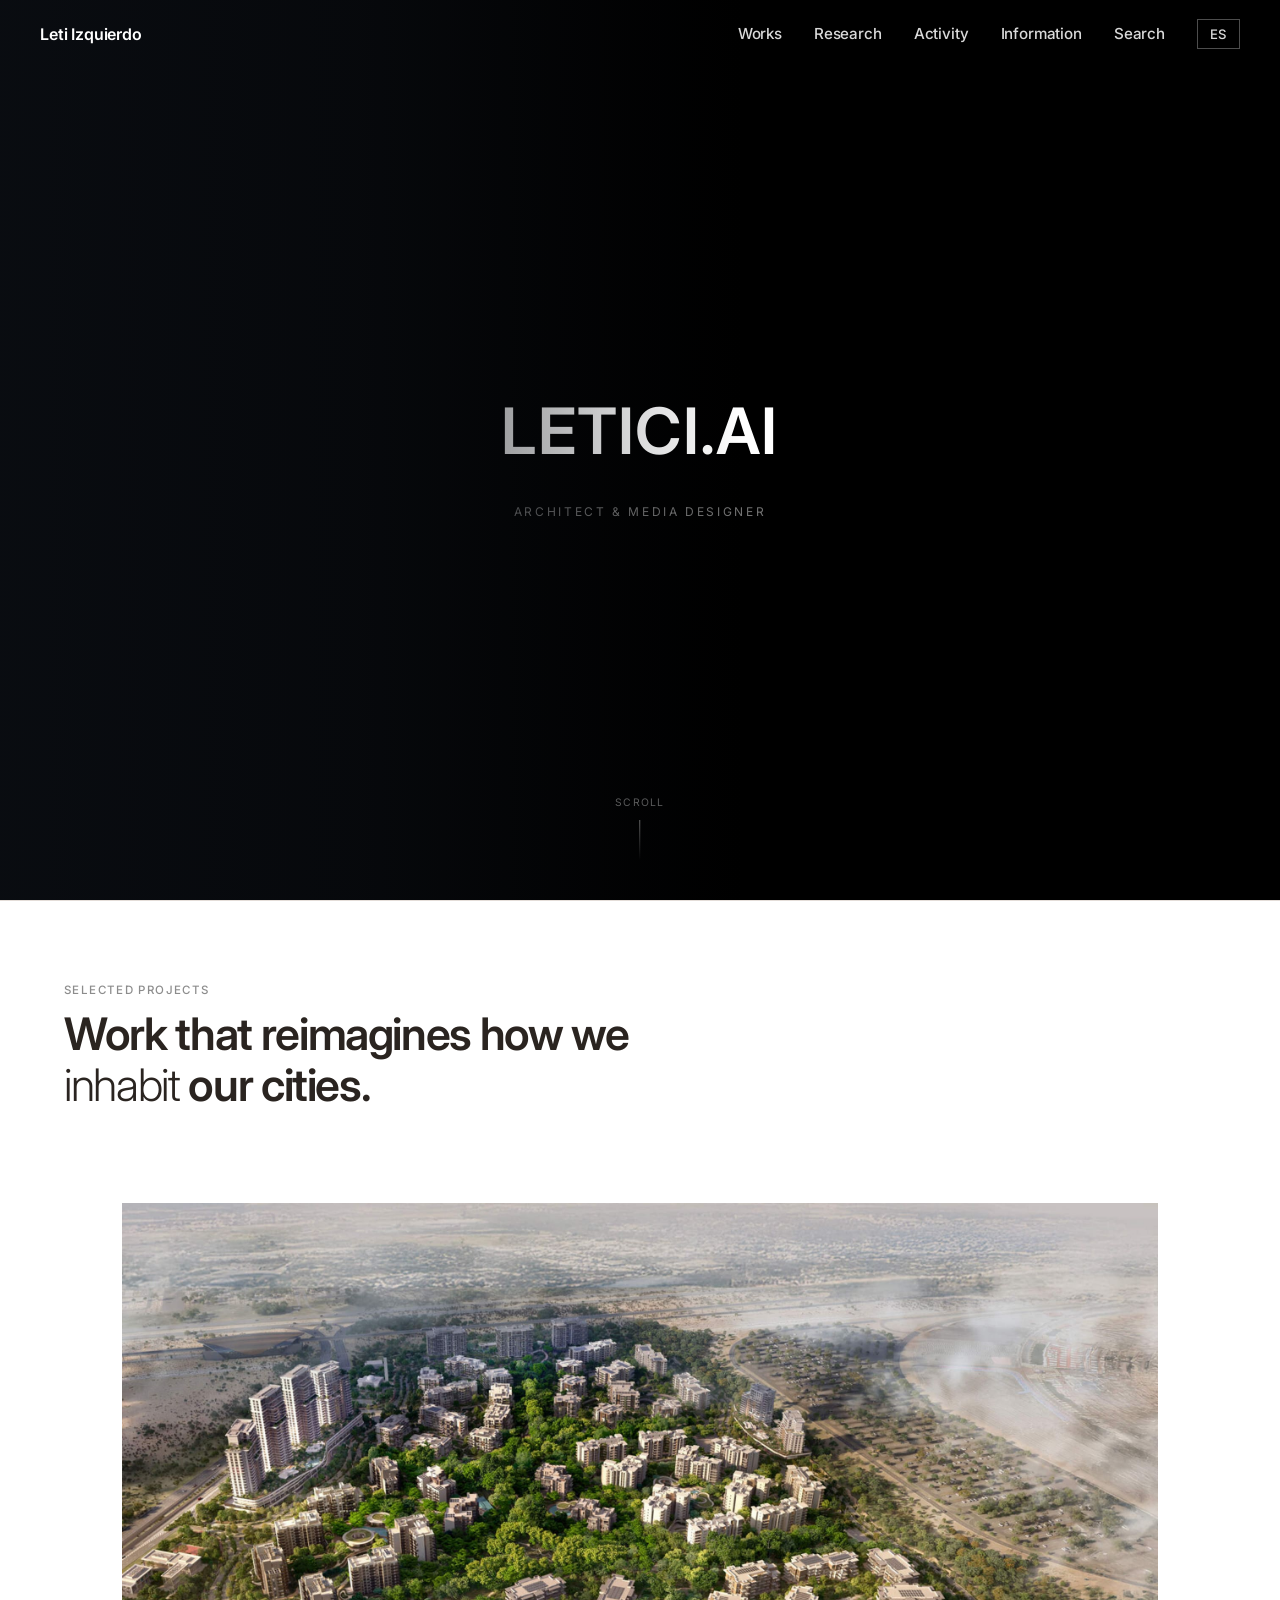
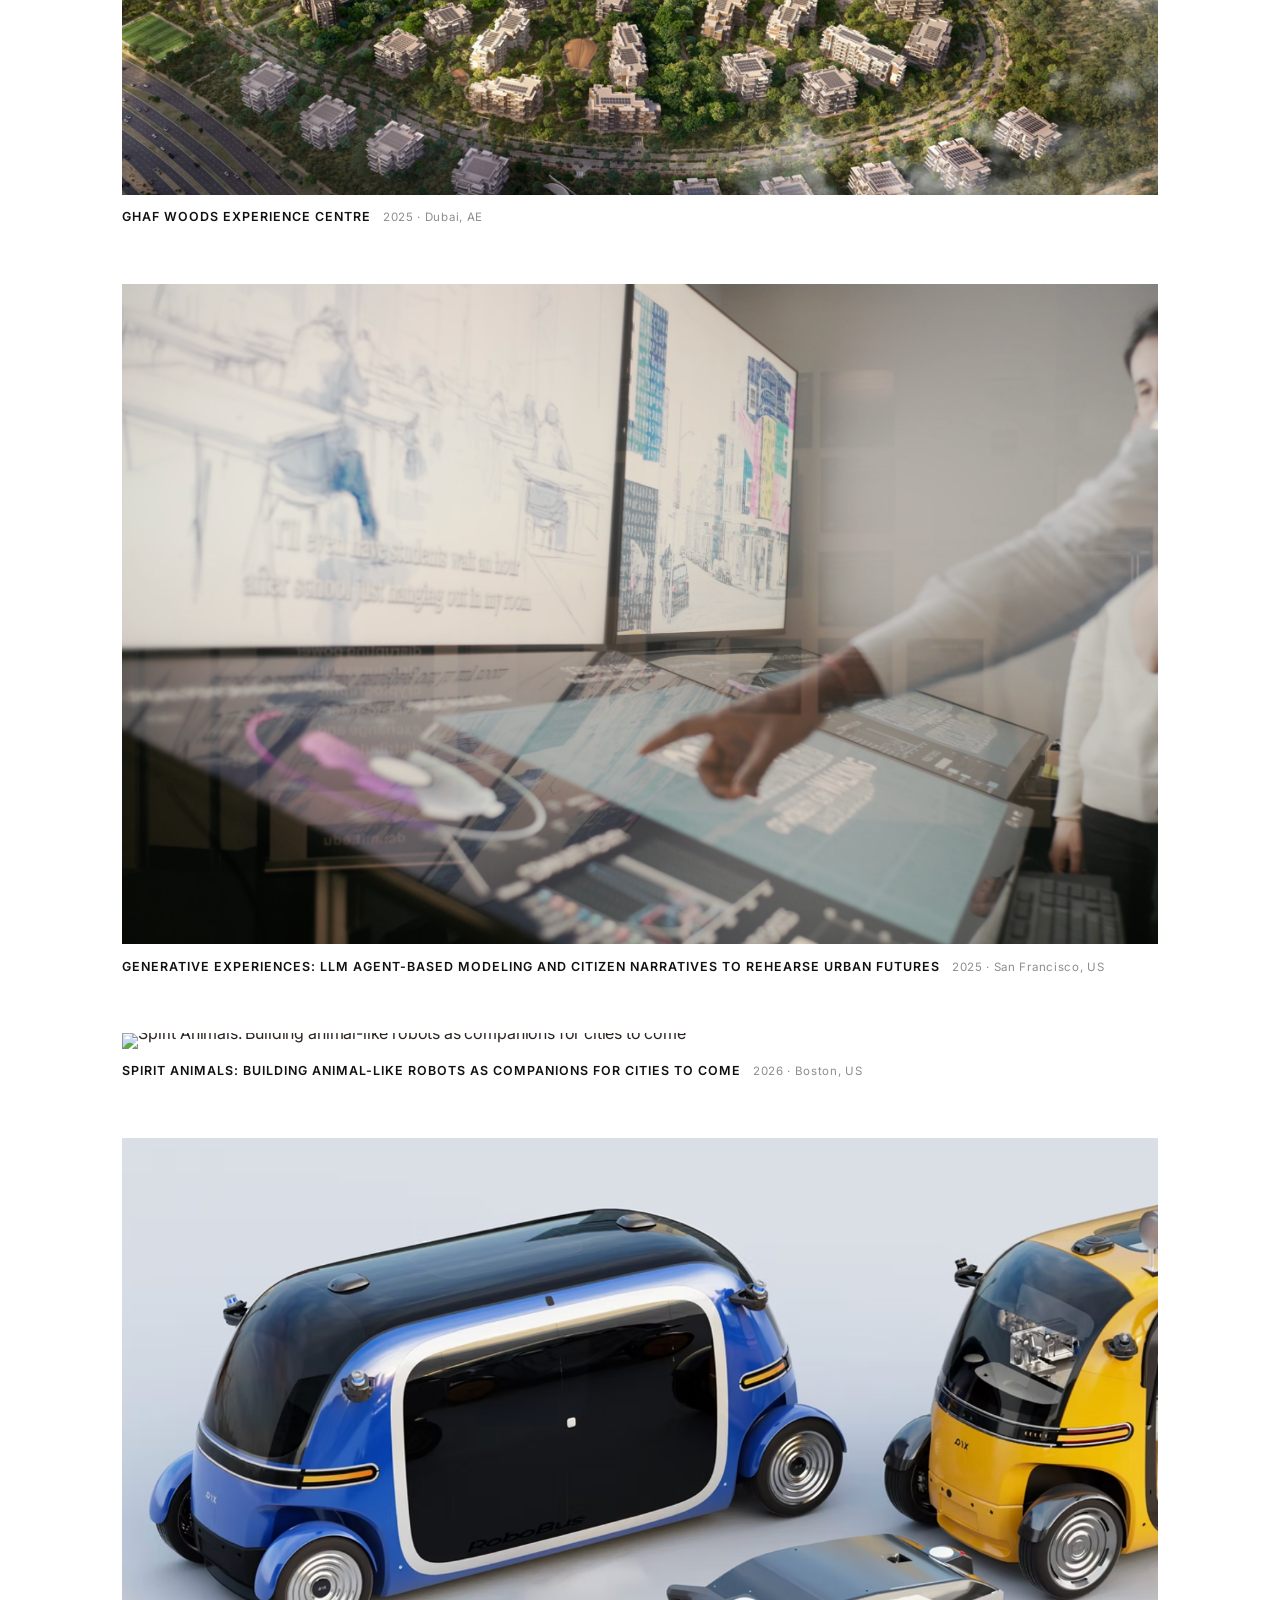
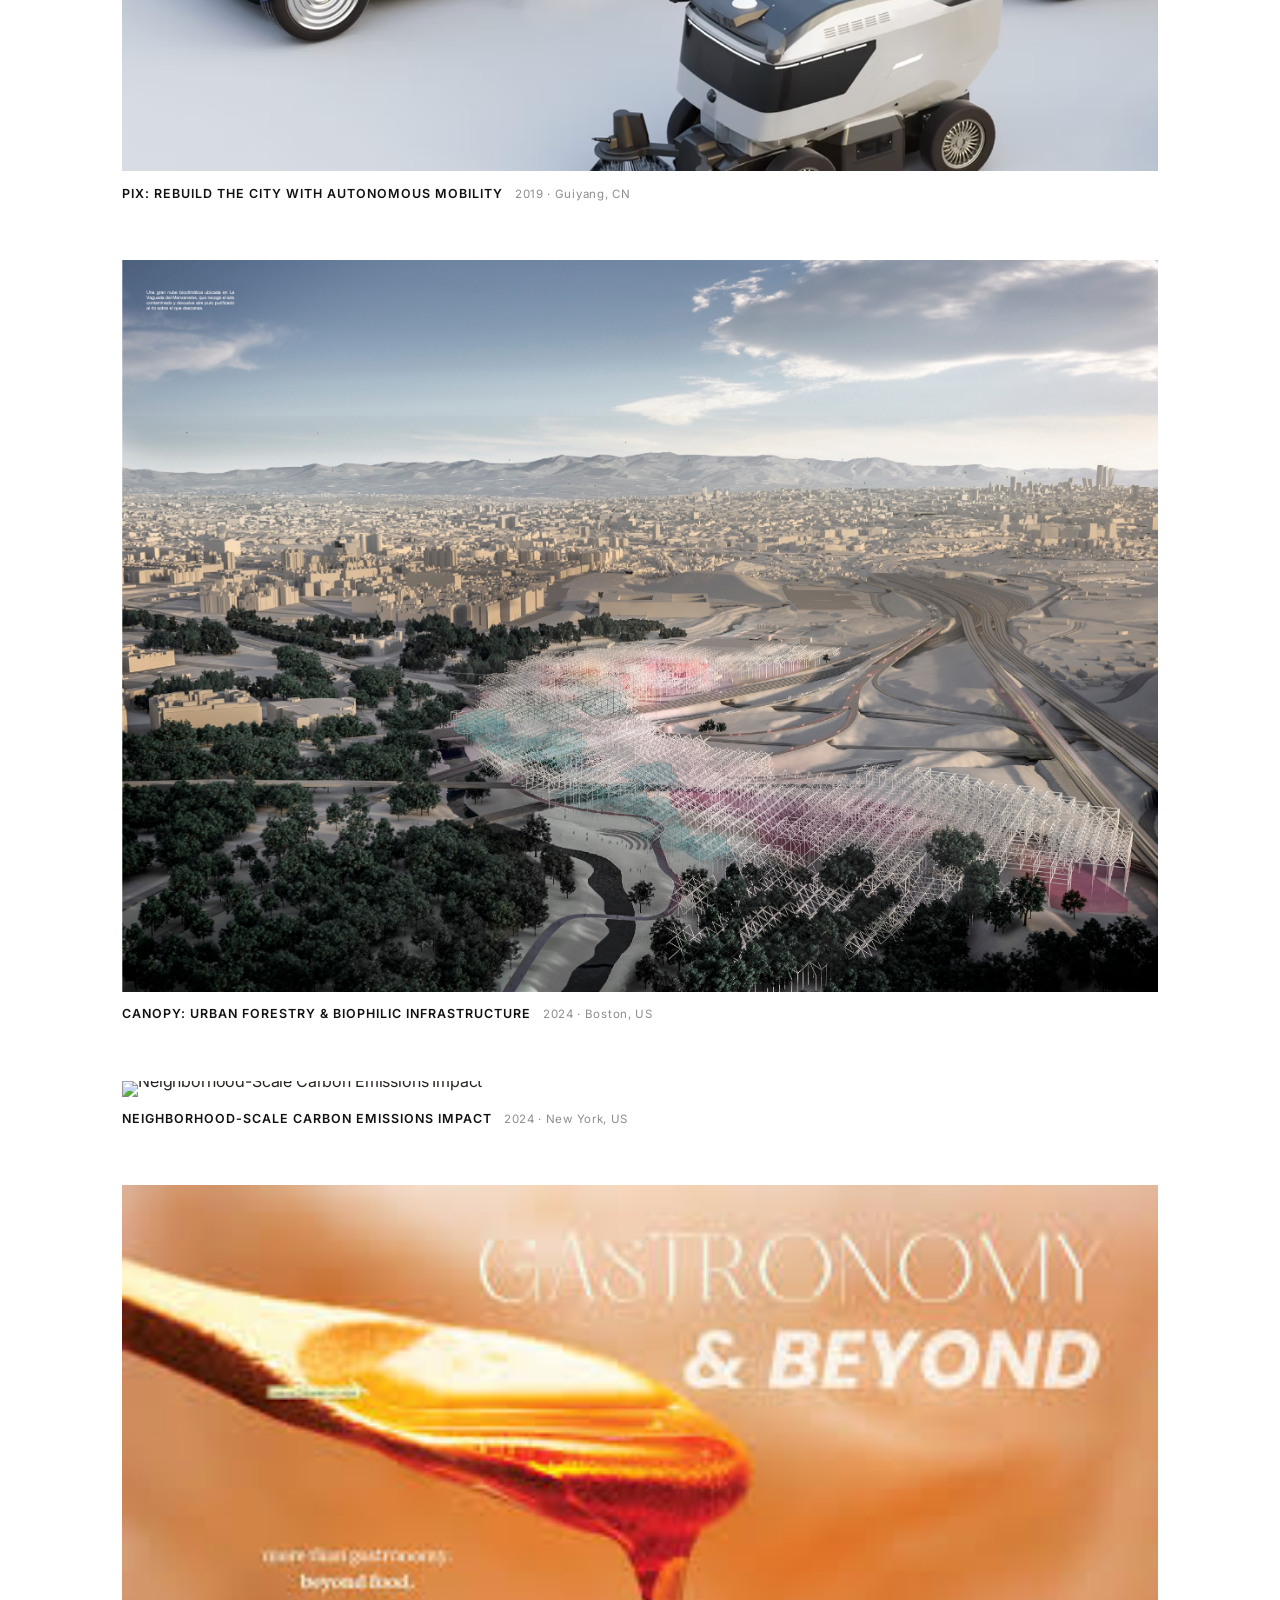
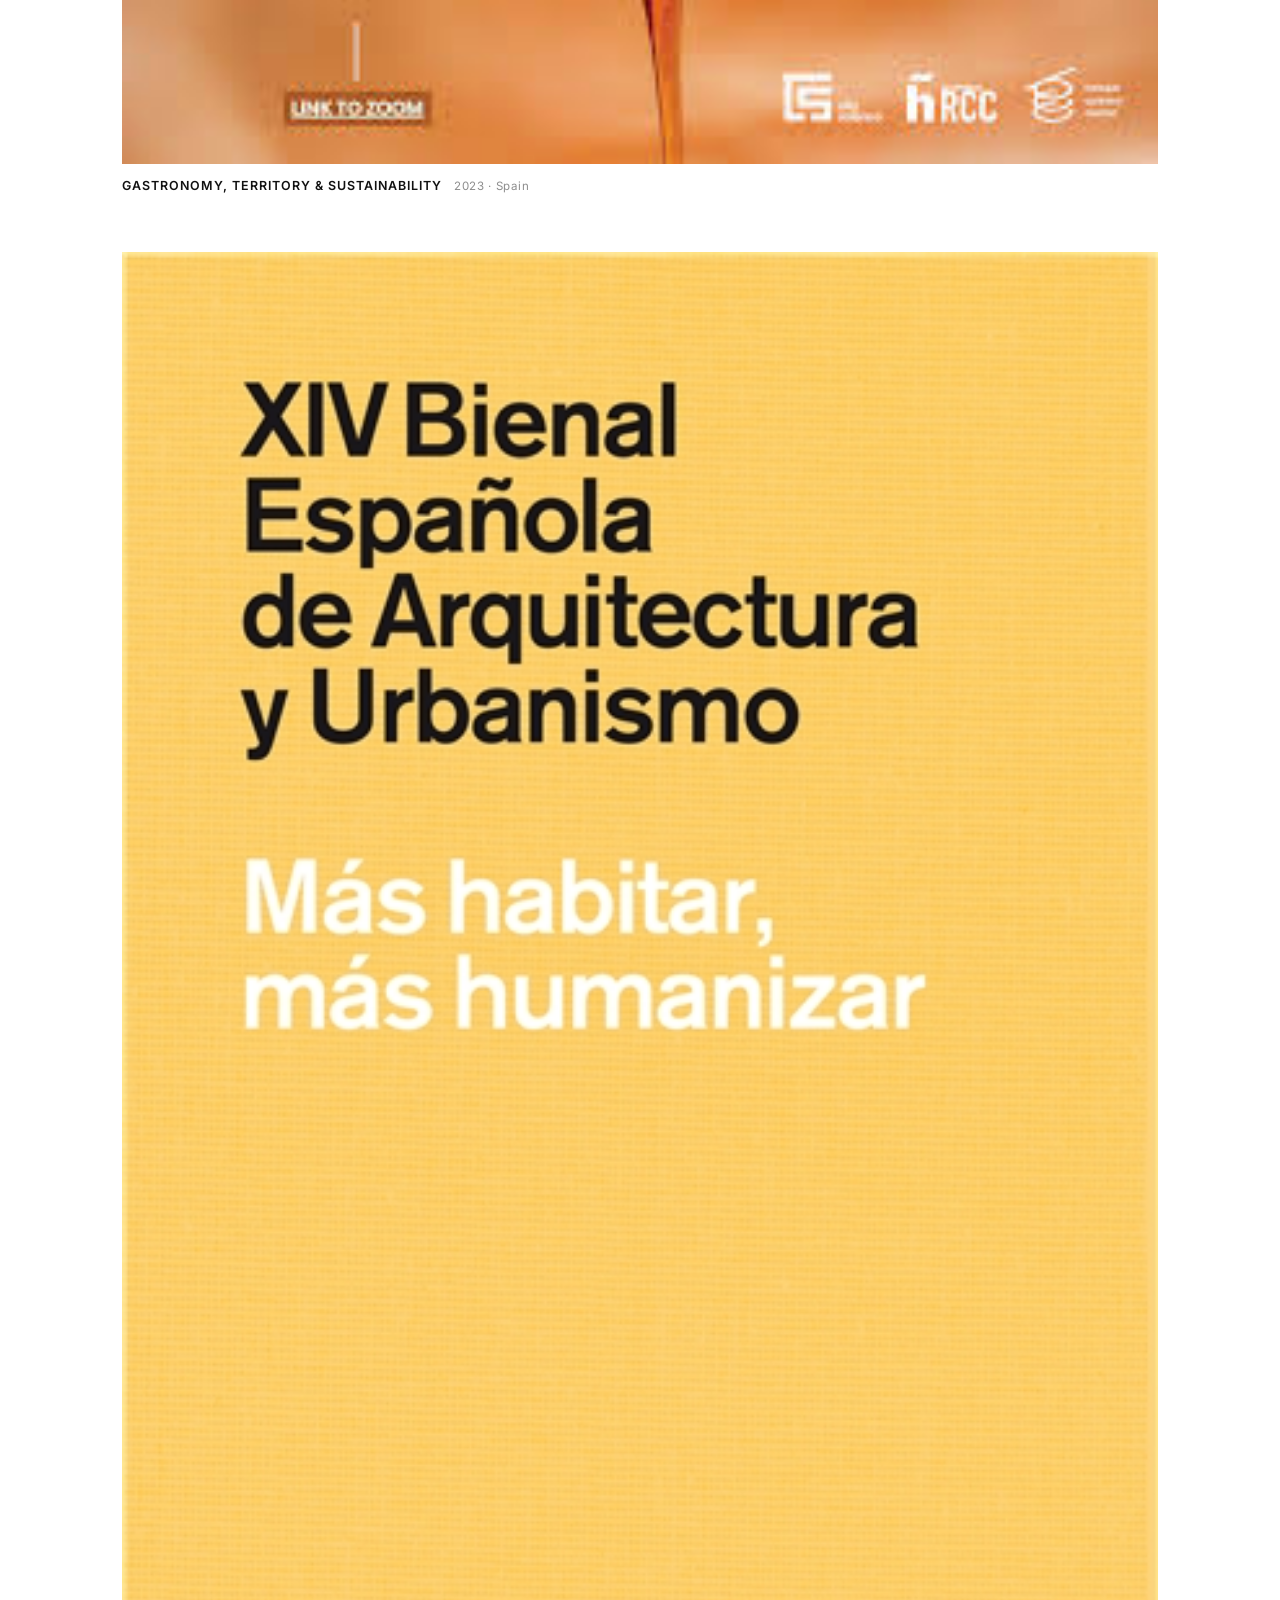
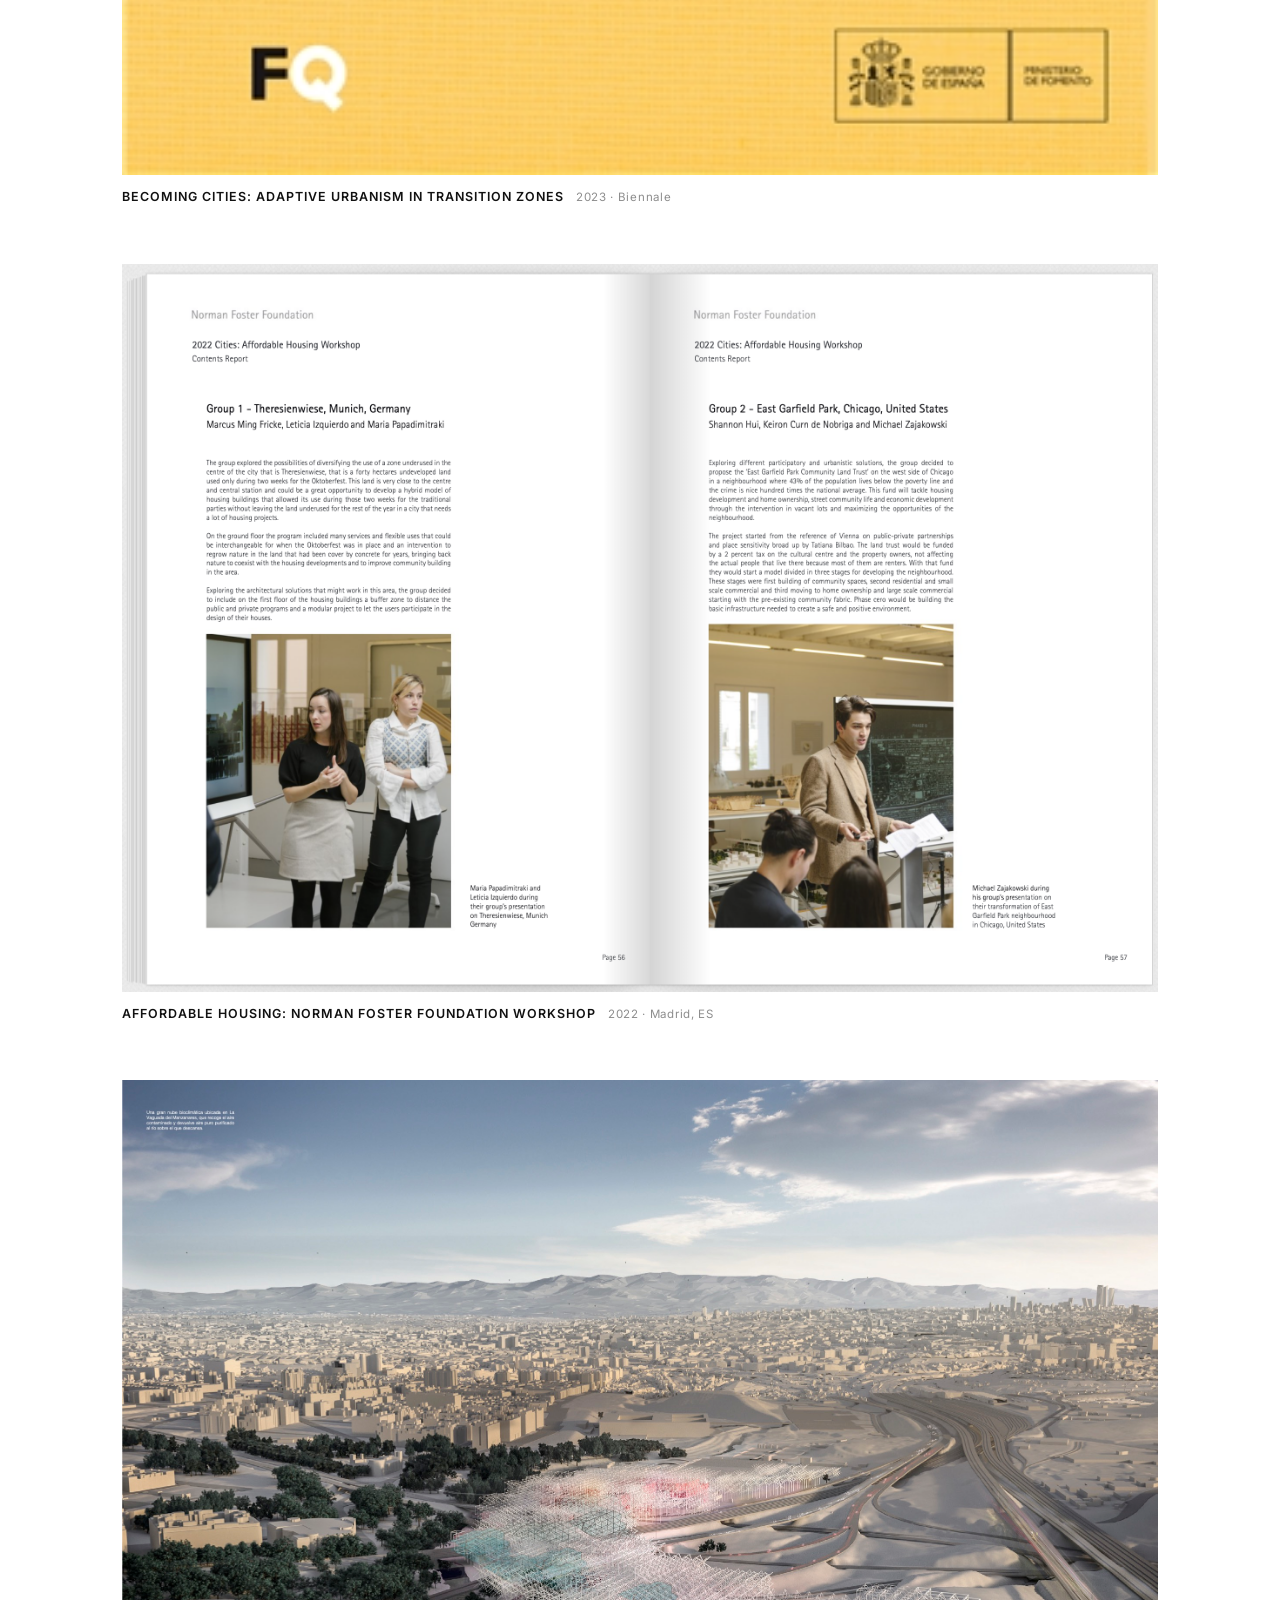
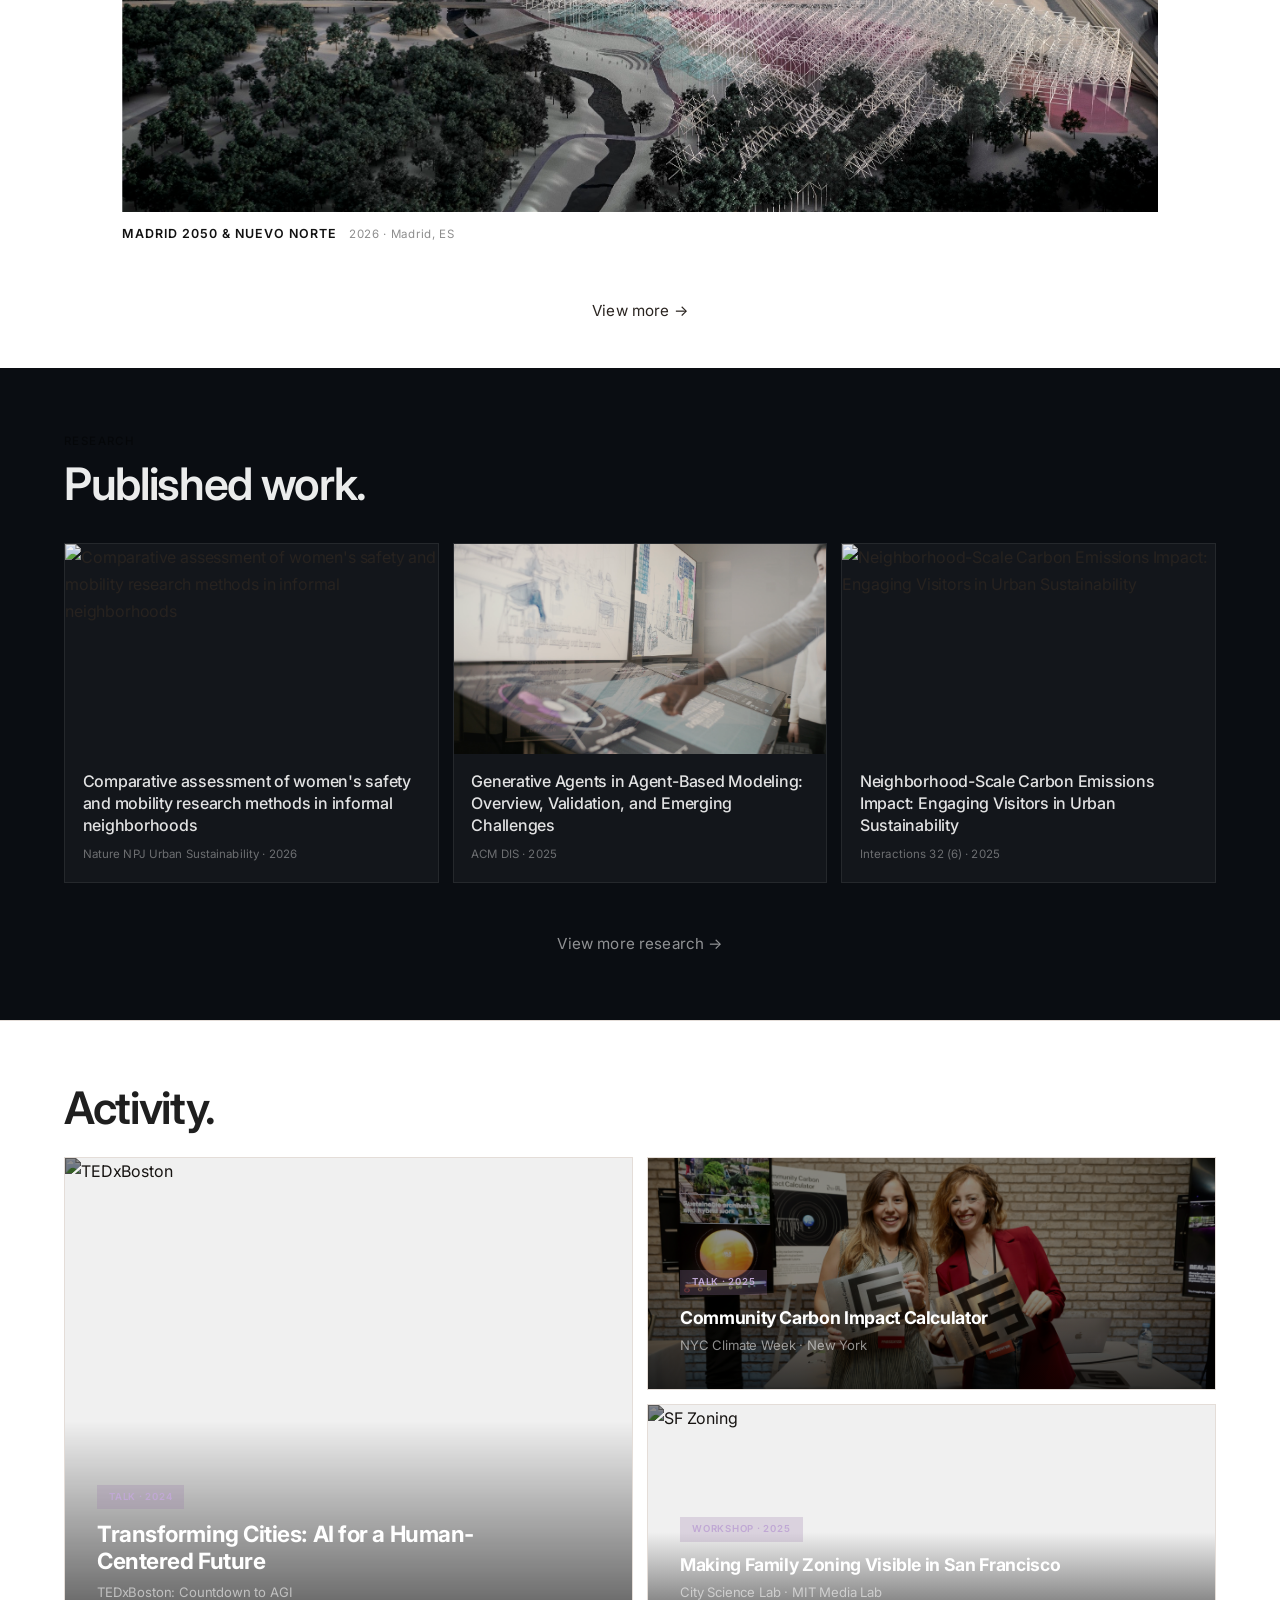
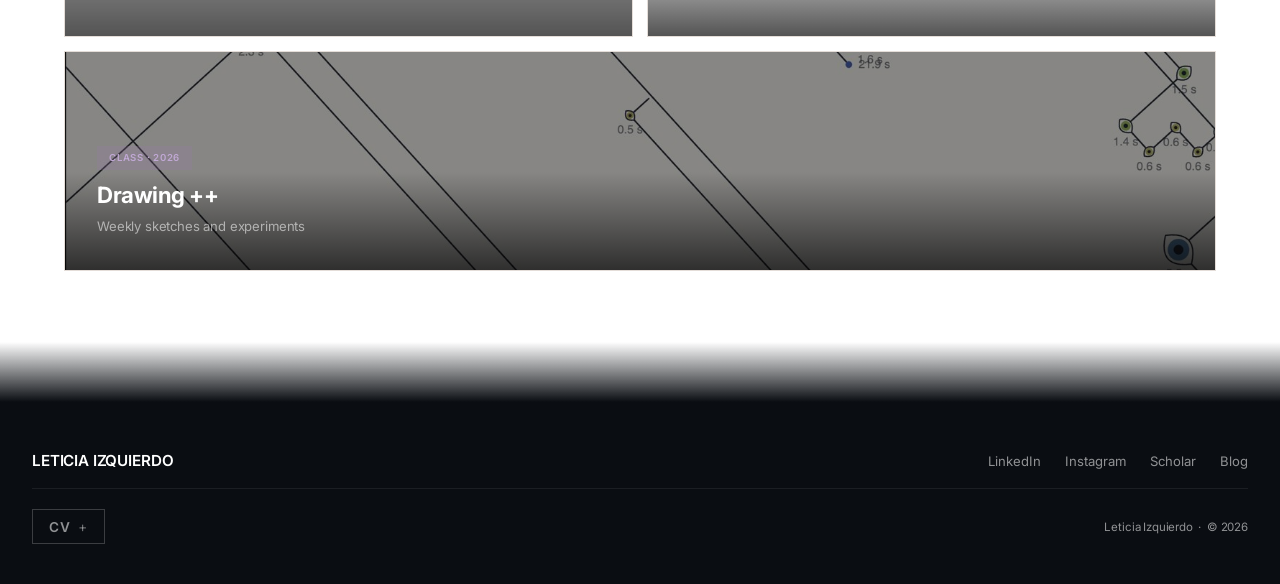
==== commit 8f77dad5: "Hero" ====
--- a/index.html
+++ b/index.html
@@ -168,7 +168,7 @@
         <div class="container">
             <div class="footer-main">
                 <div class="footer-left">
-                    <p class="footer-brand">LETI IZQUIERDO</p>
+                    <p class="footer-brand">LETICIA IZQUIERDO</p>
                 </div>
                 <div class="footer-right">
                     <div class="social-links">
@@ -184,7 +184,7 @@
                     <span>CV</span>
                     <span class="cv-toggle-icon">+</span>
                 </button>
-                <p class="footer-copy">Leti Izquierdo &nbsp;·&nbsp; &copy; 2026</p>
+                <p class="footer-copy">Leticia Izquierdo &nbsp;·&nbsp; &copy; 2026</p>
             </div>
             <div class="cv-content" id="cv-content">
                 <div class="cv-grid cv-grid-2">
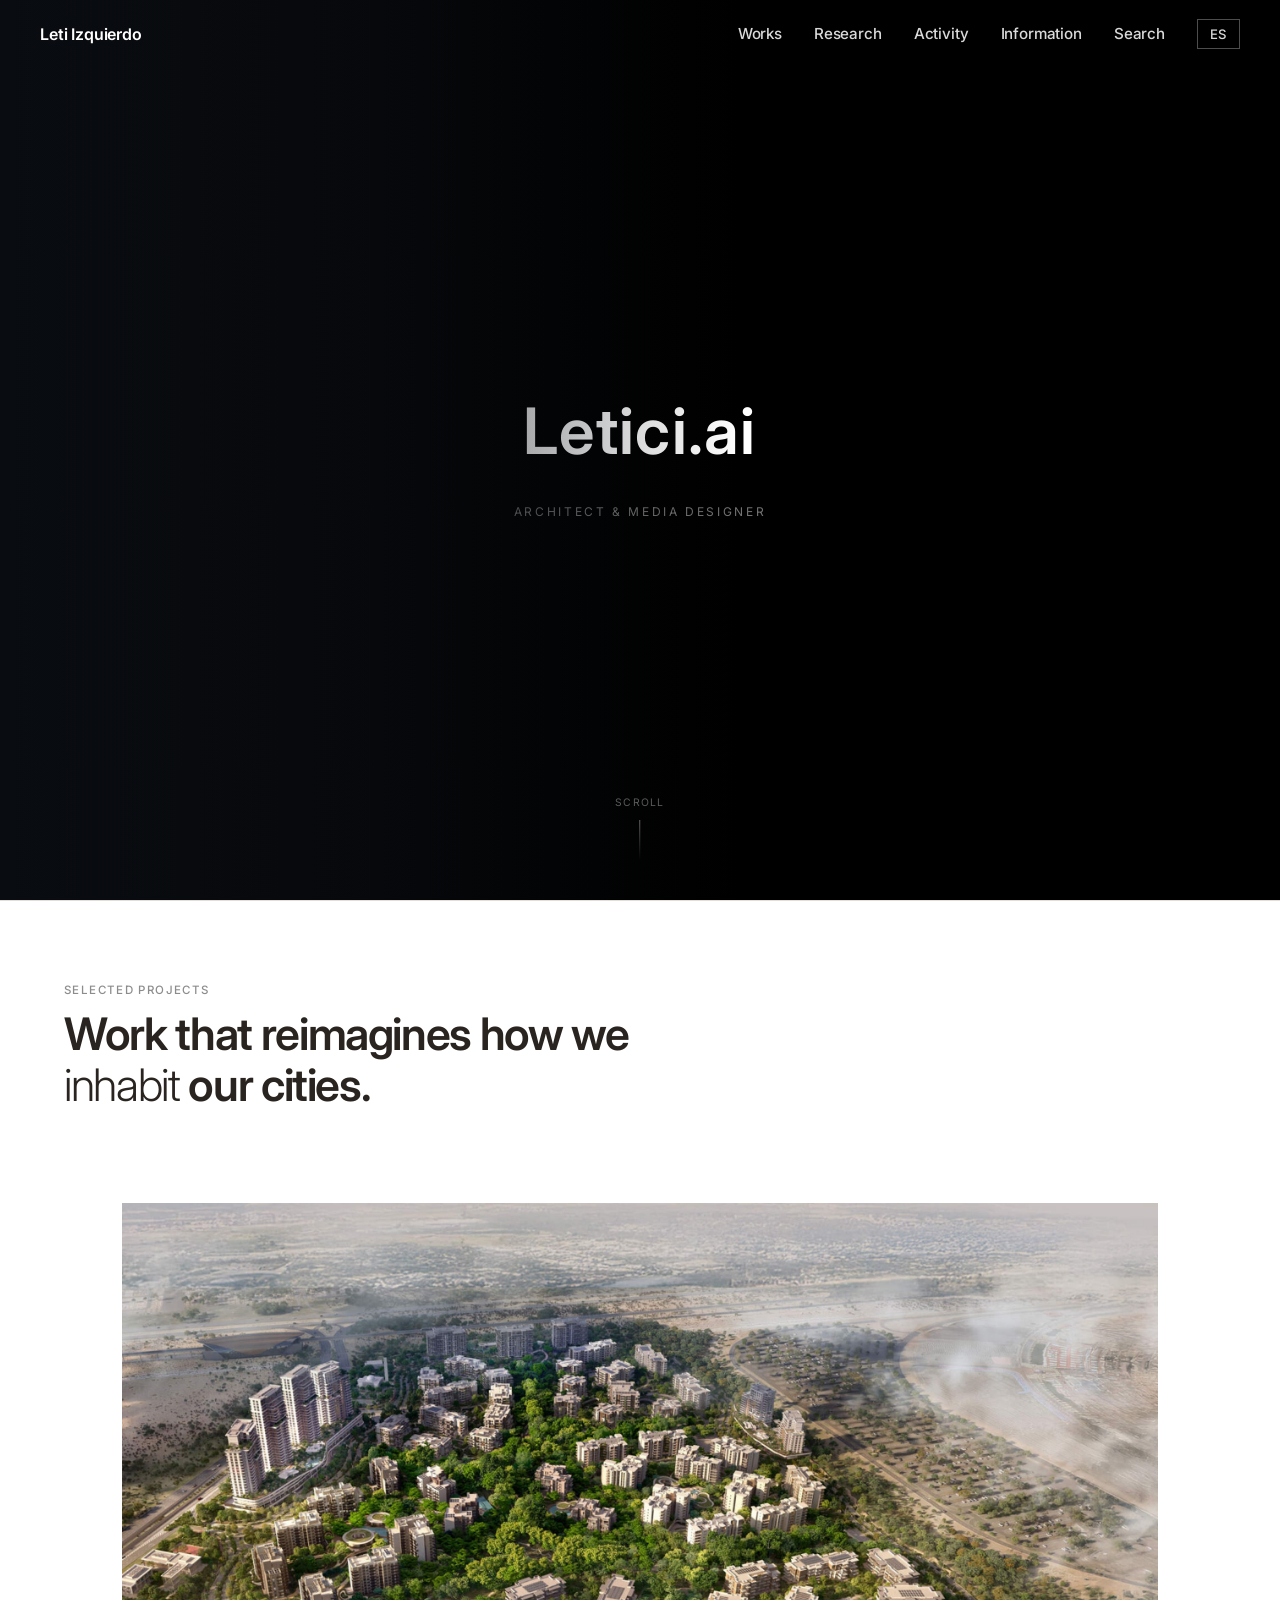
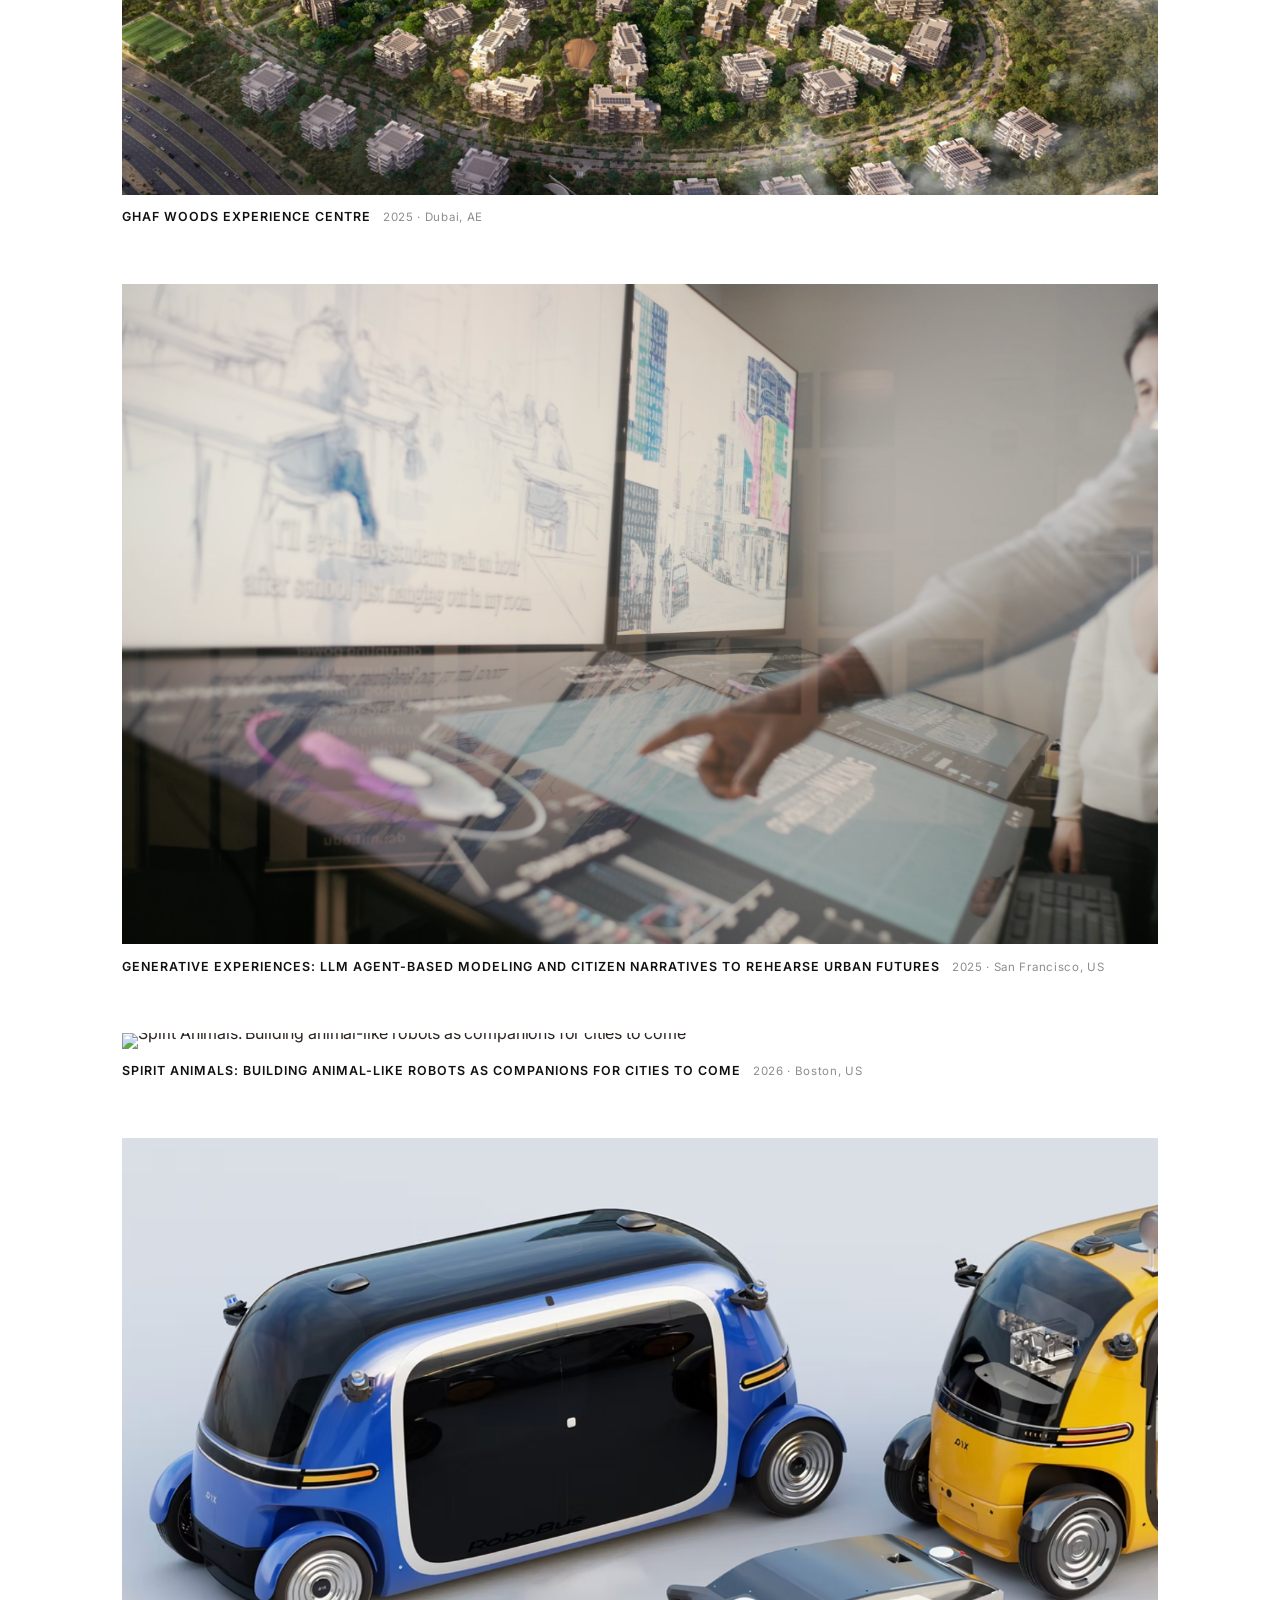
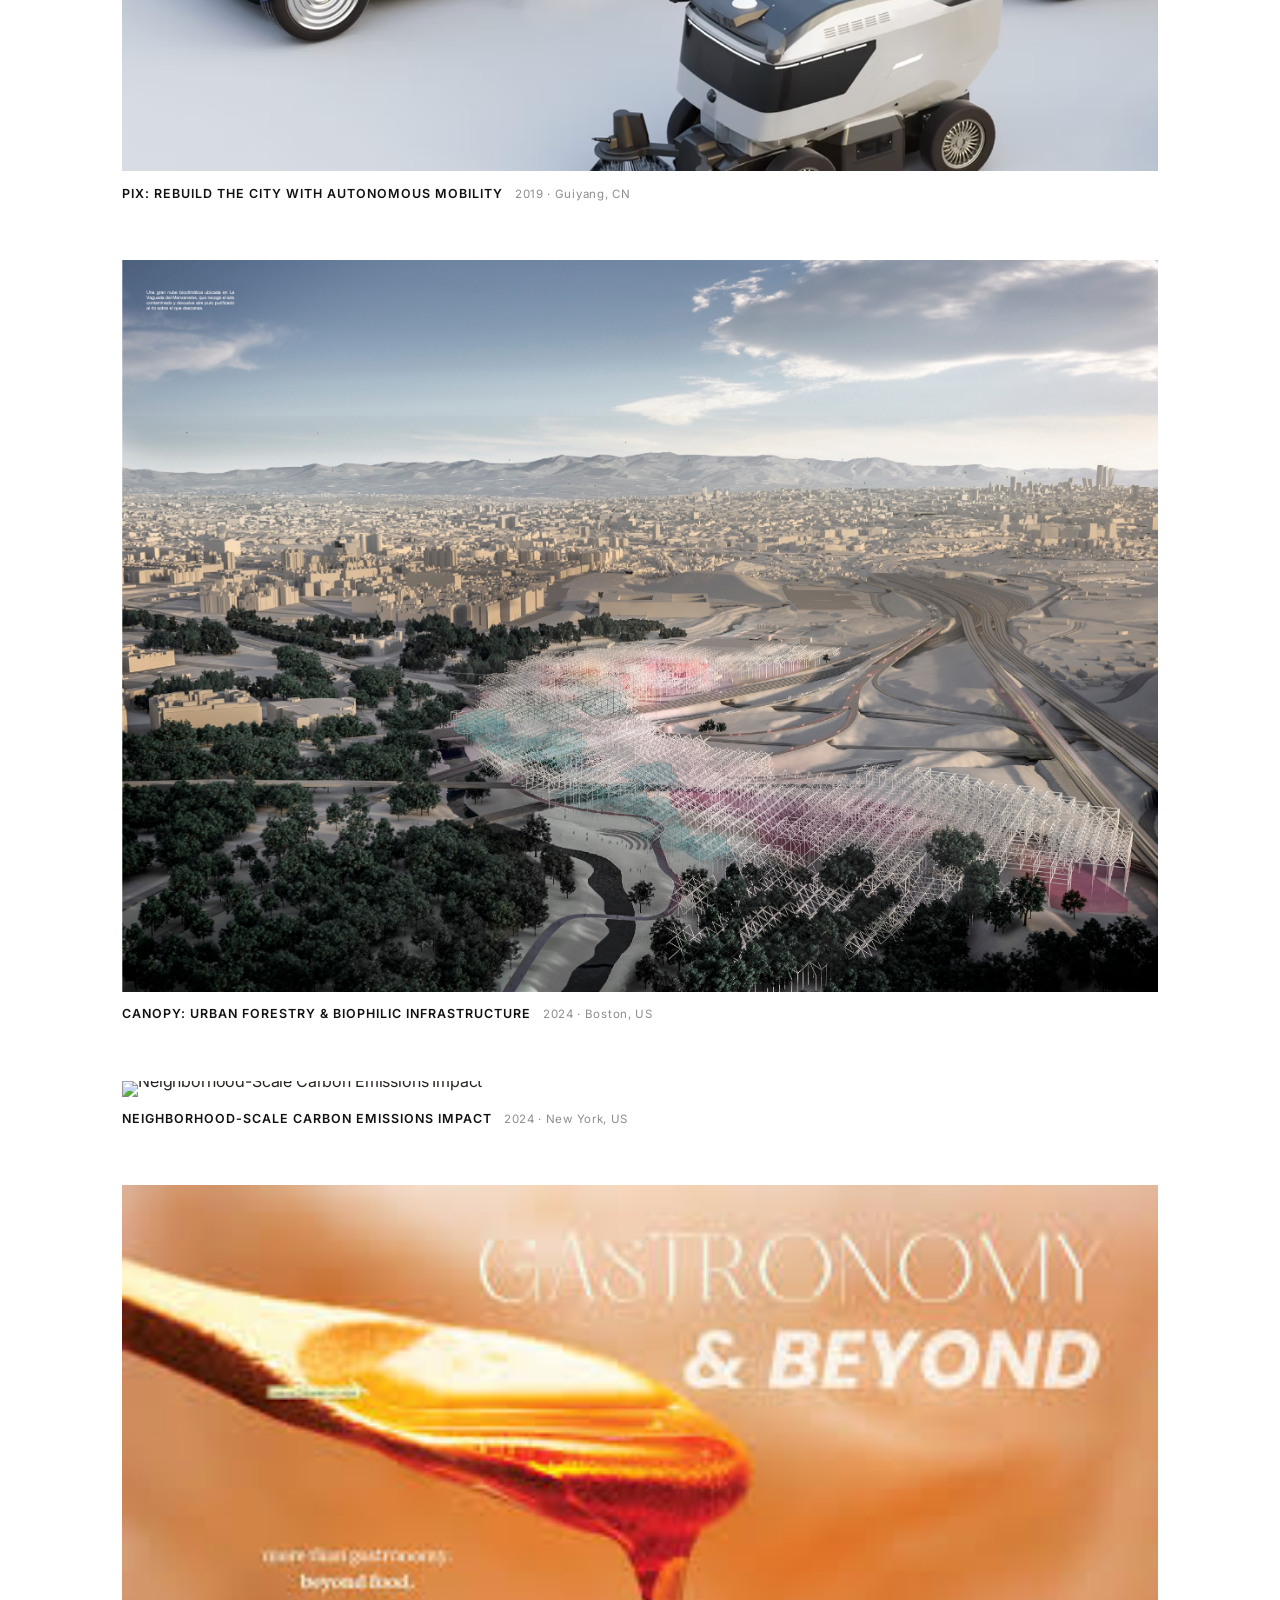
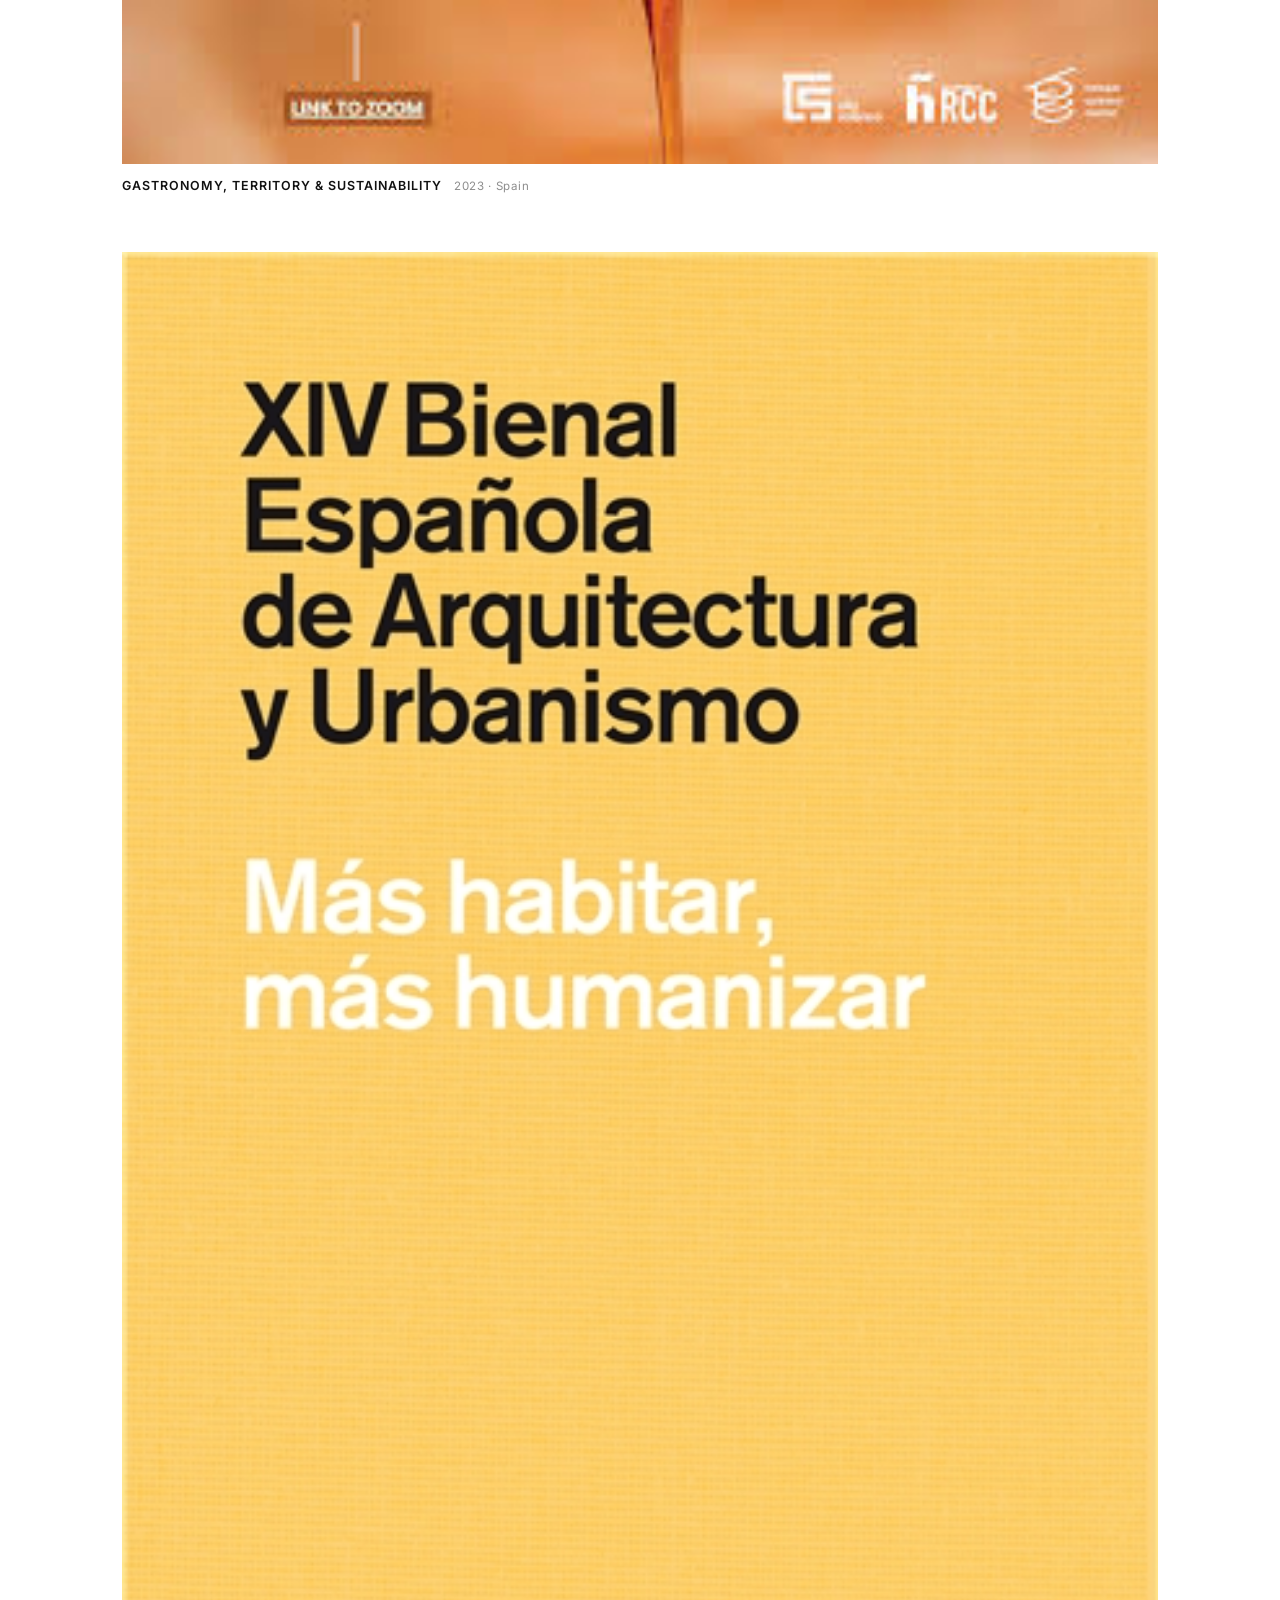
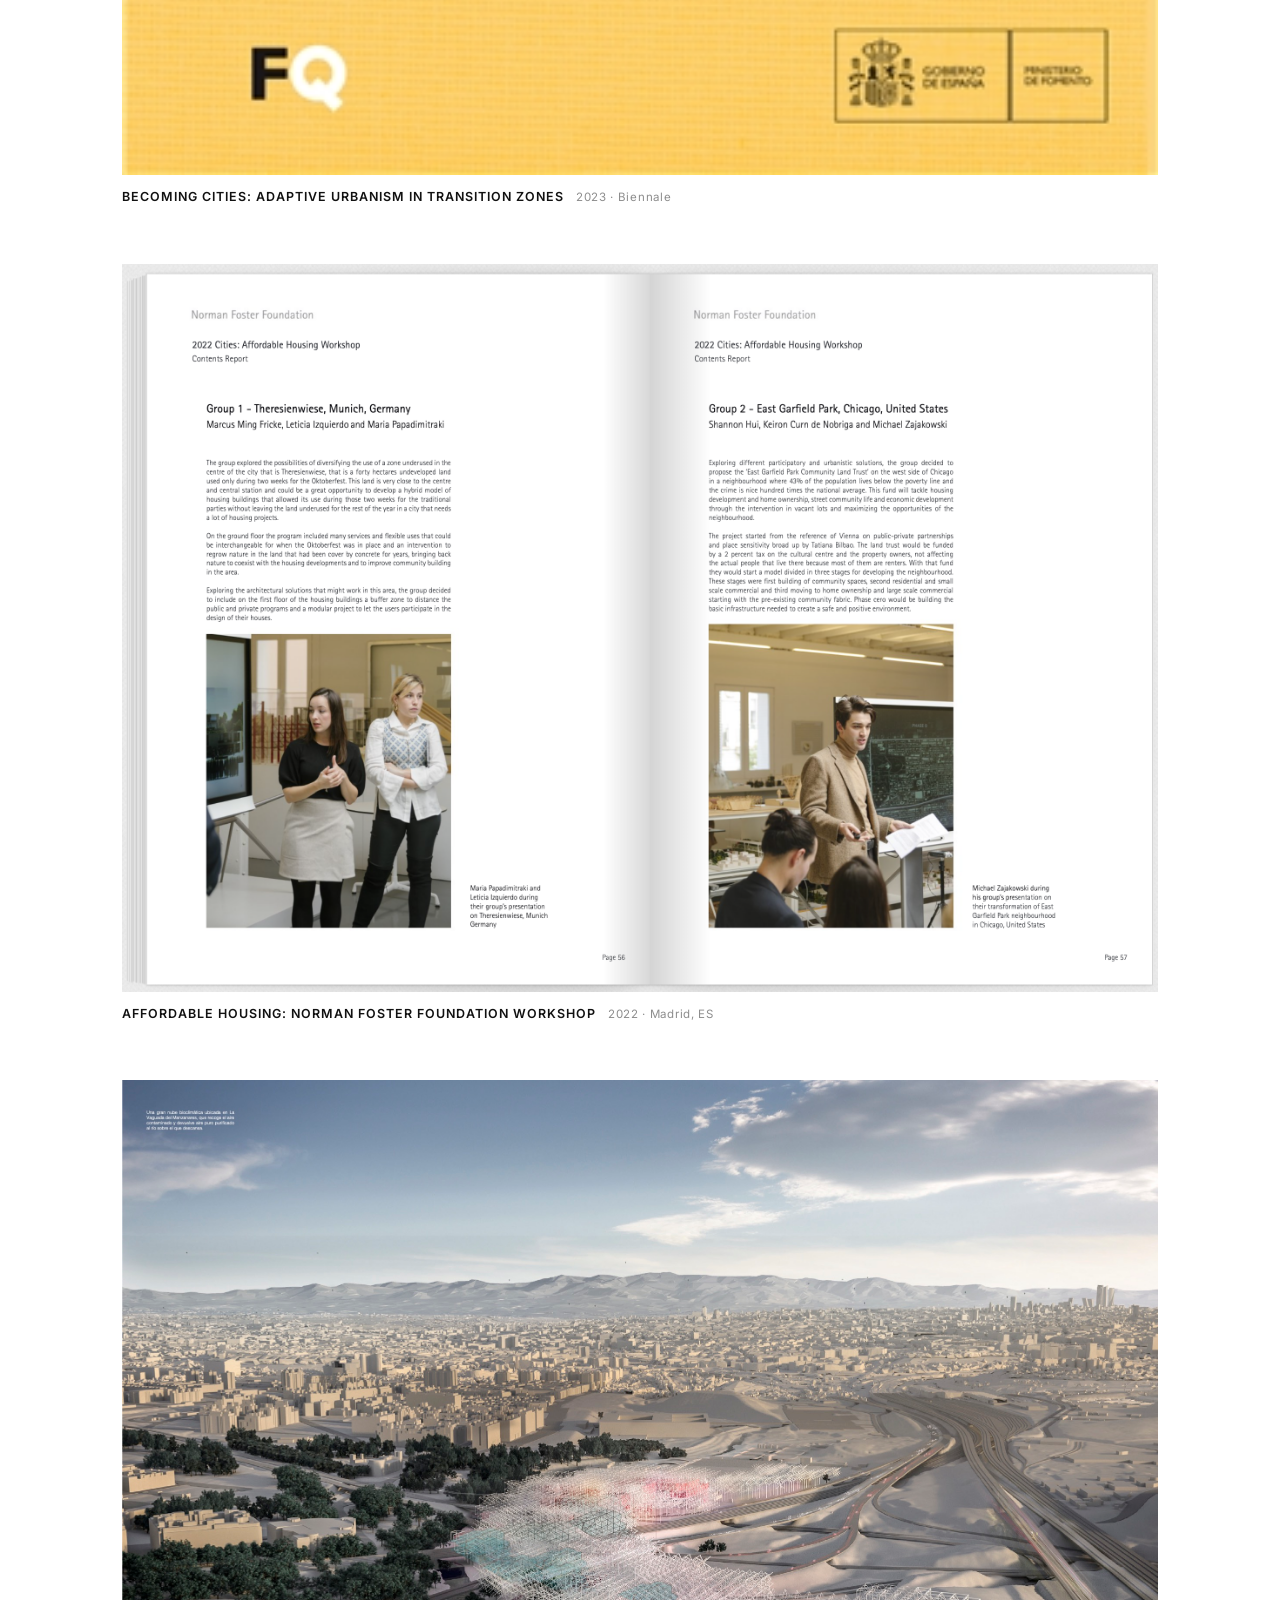
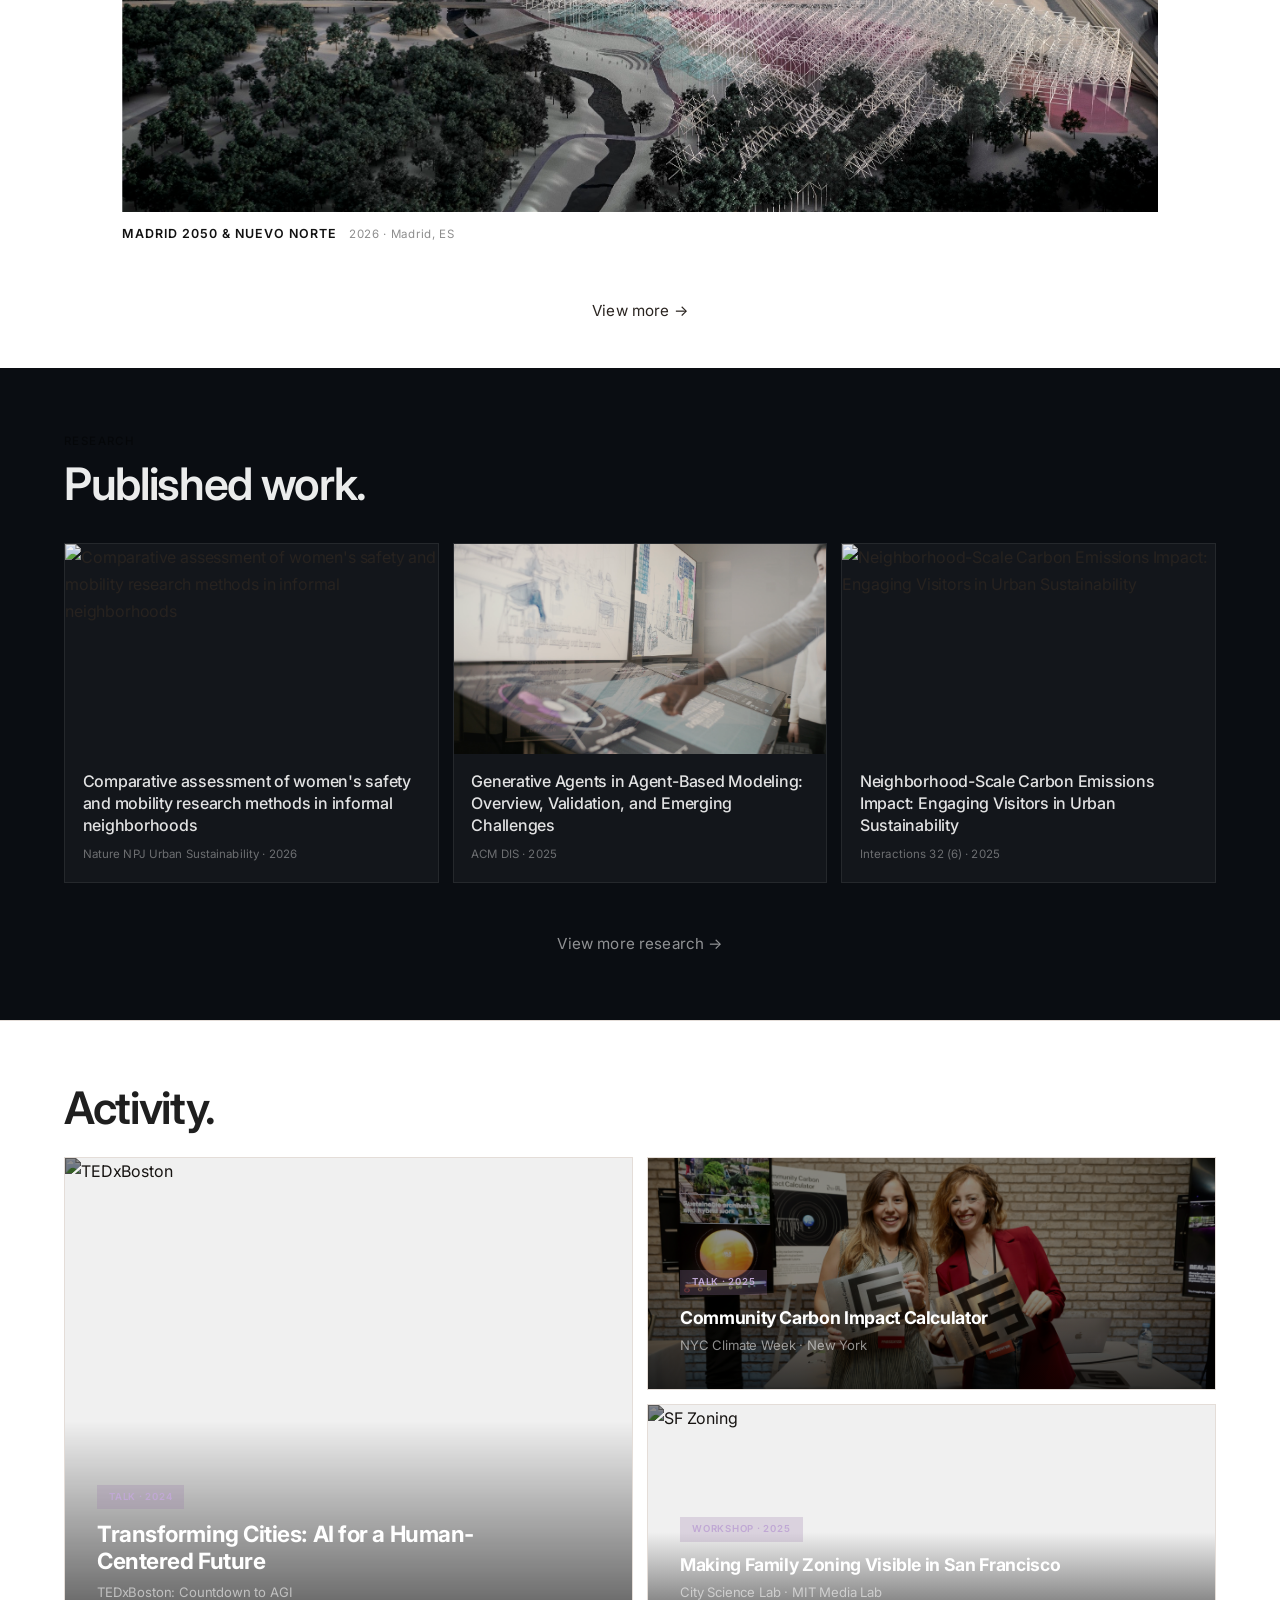
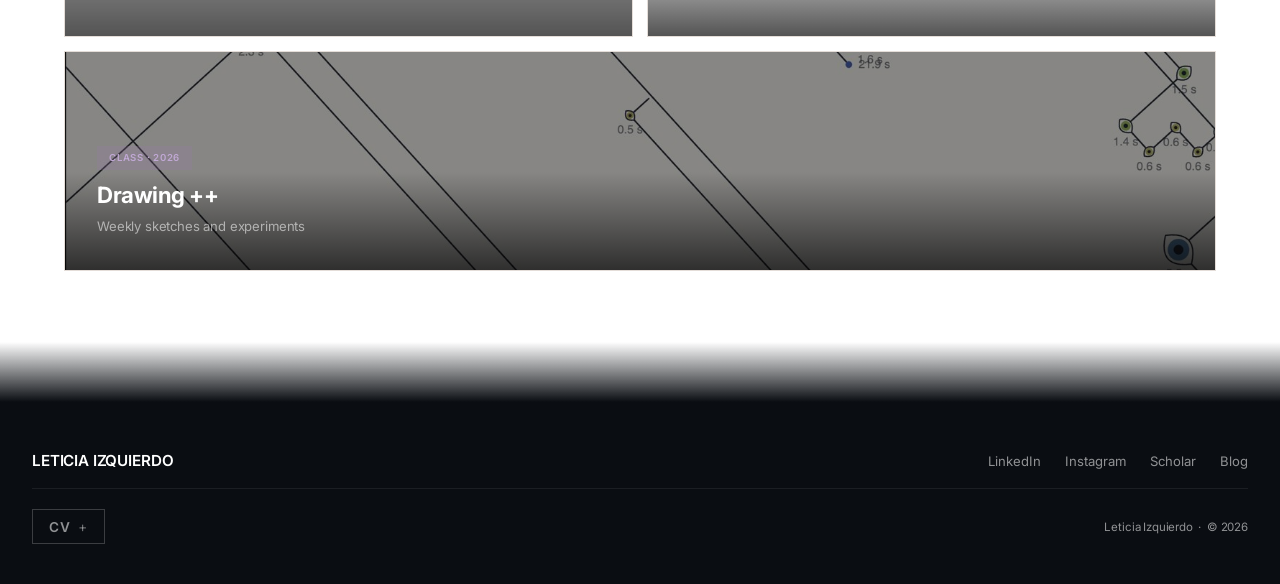
==== commit bdbe416d: "changes" ====
--- a/index.html
+++ b/index.html
@@ -27,7 +27,7 @@
     <!-- INTRO -->
     <section id="hero-slider" class="intro-screen">
         <div class="intro-inner">
-            <h1 class="intro-name">LETICI.AI</h1>
+            <h1 class="intro-name">Letici.ai</h1>
             <p class="intro-role">Architect &amp; media designer</p>
         </div>
         <div class="hero-scroll-hint">
--- a/styles.css
+++ b/styles.css
@@ -5338,3 +5338,12 @@
     display: block;
     text-decoration: none;
 }
+
+/* Hide the top-left name while the intro (with the big name) is on screen */
+body:not(.drawing-page) header:not(.scrolled) .logo {
+    opacity: 0;
+    pointer-events: none;
+}
+body:not(.drawing-page) header .logo {
+    transition: opacity 0.4s ease, color 0.4s ease;
+}
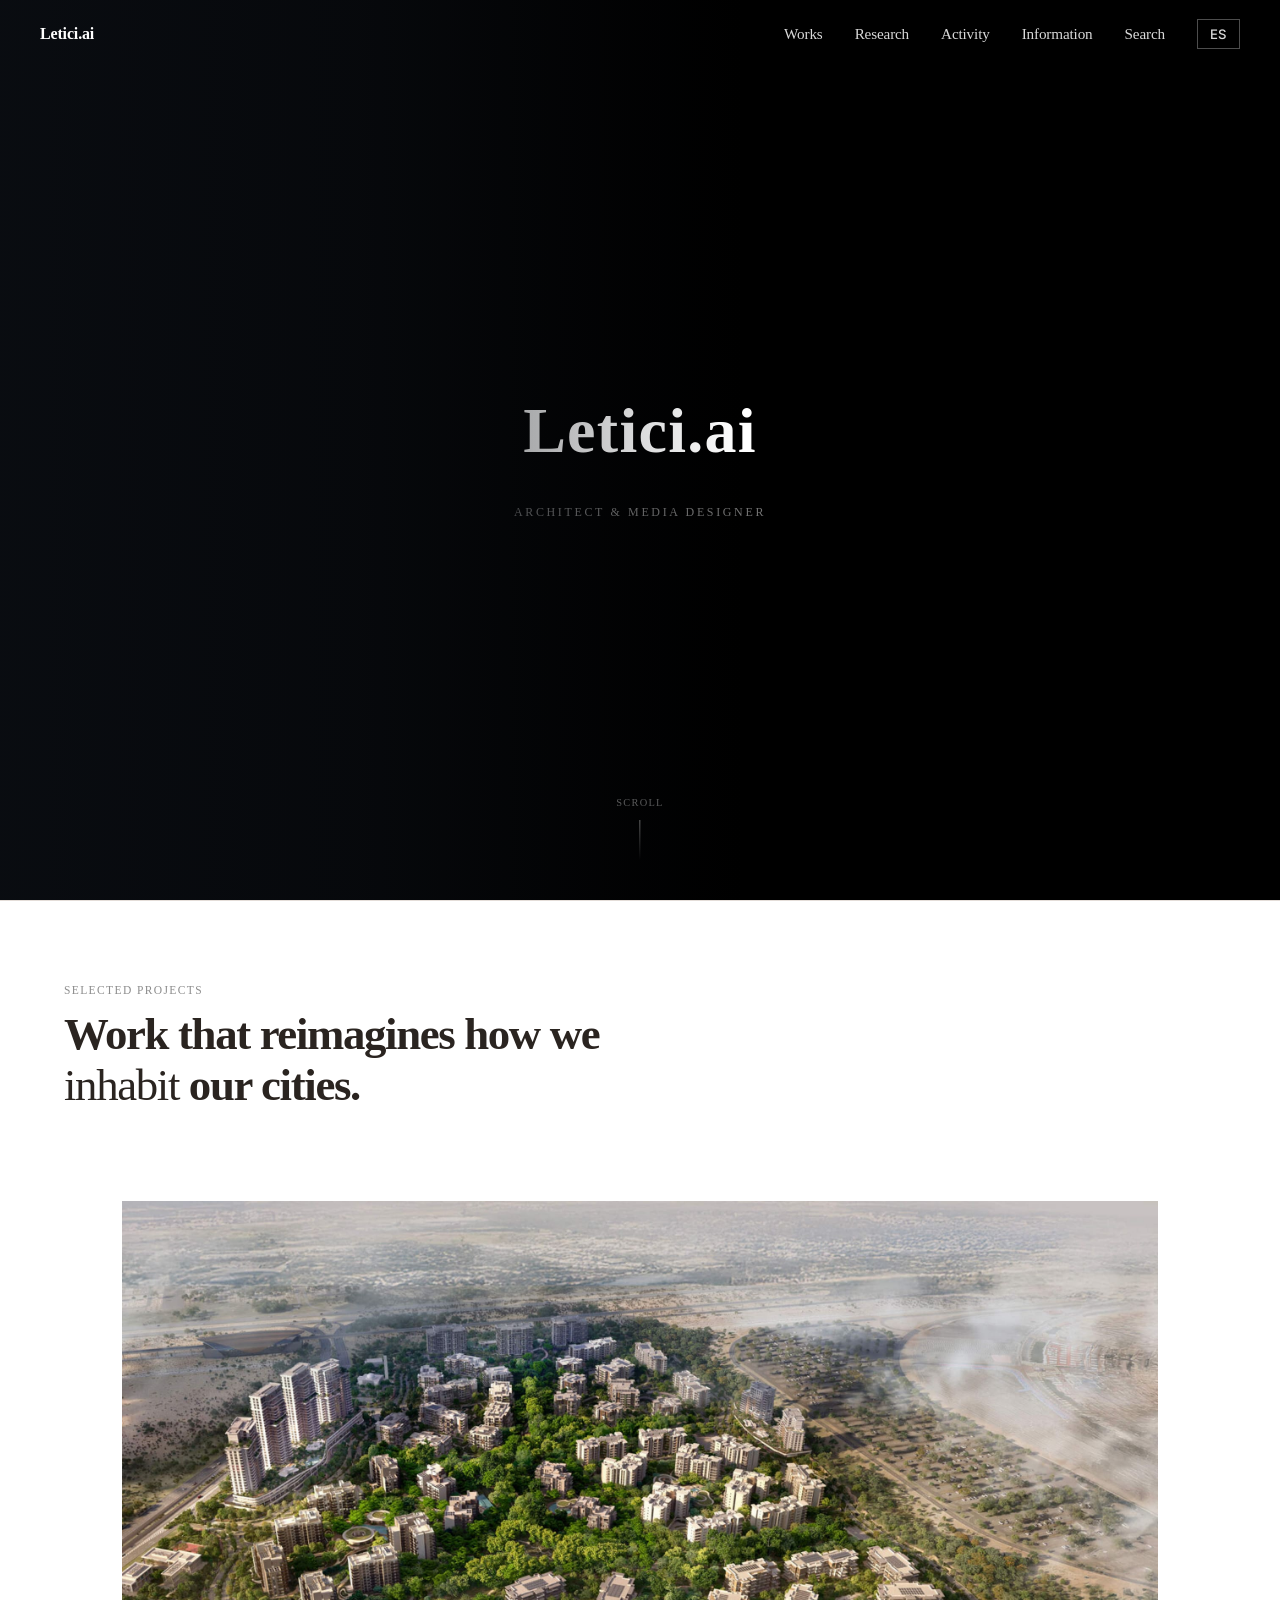
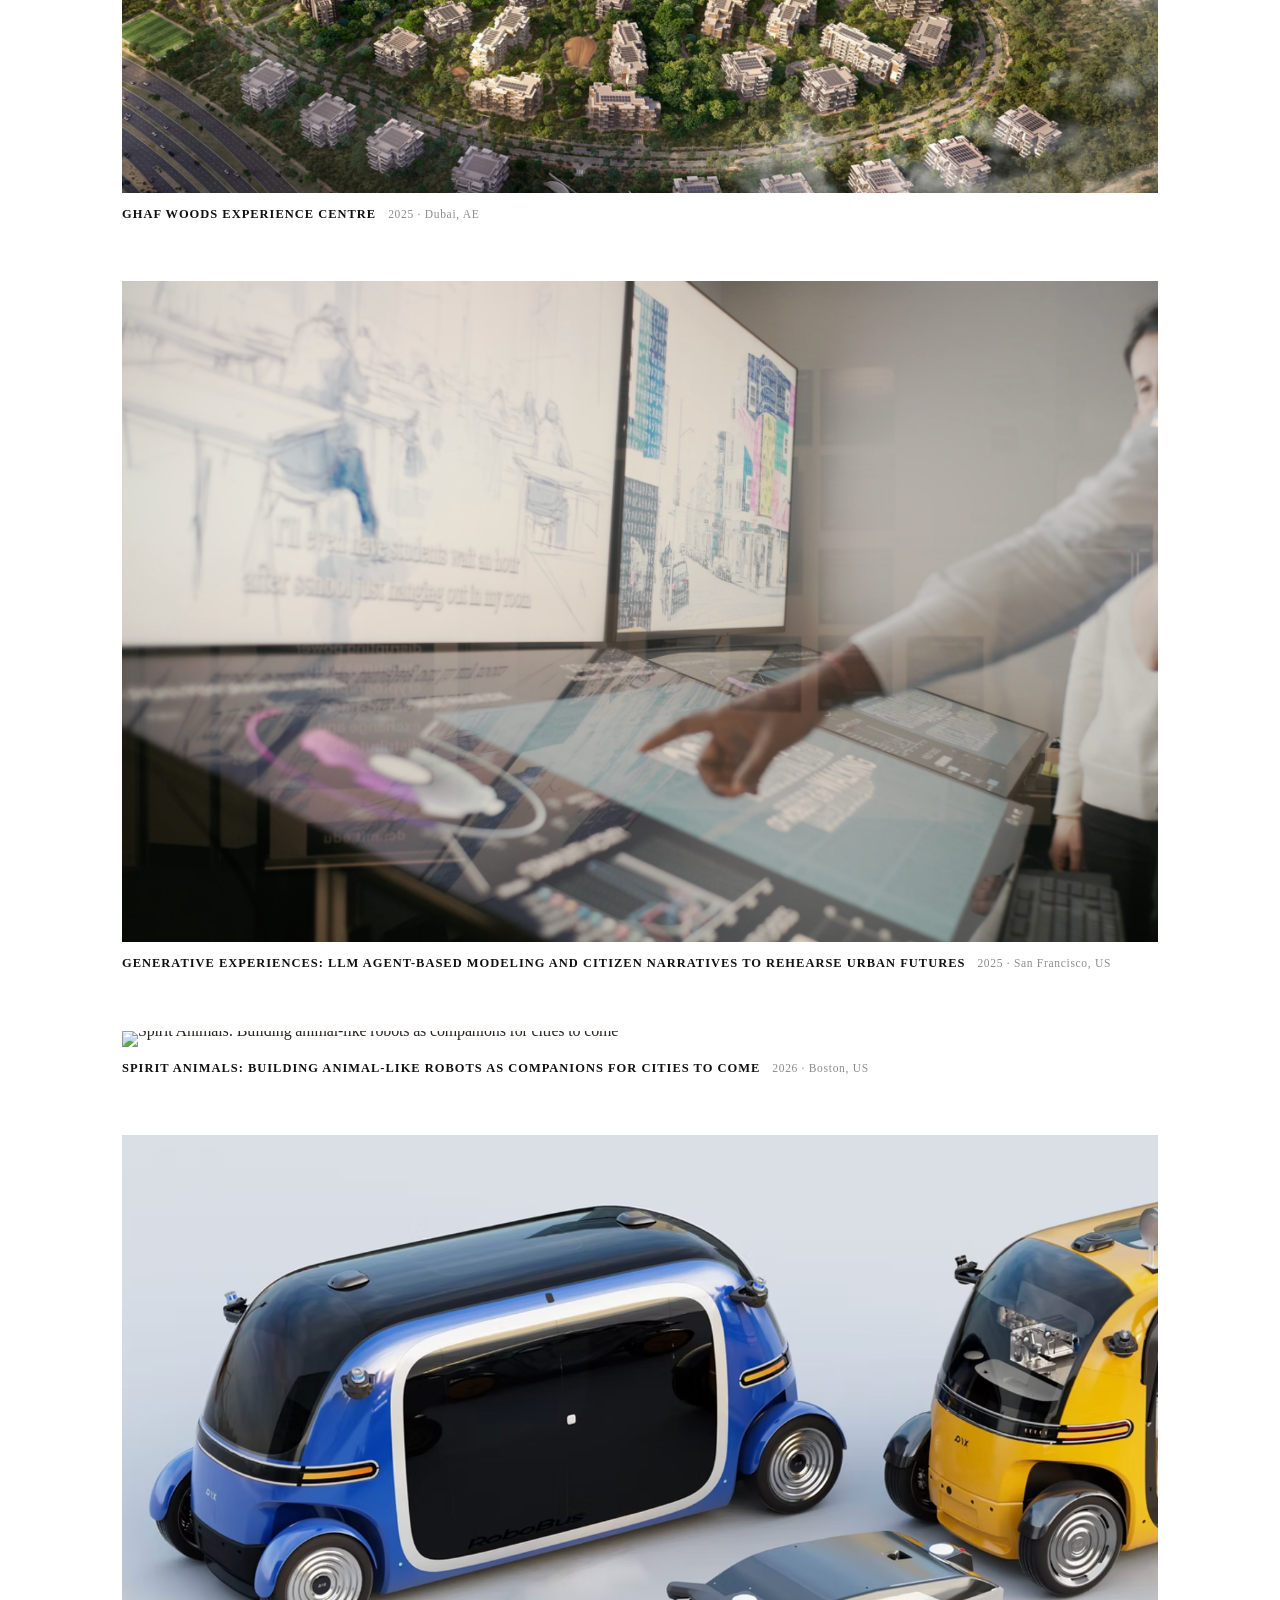
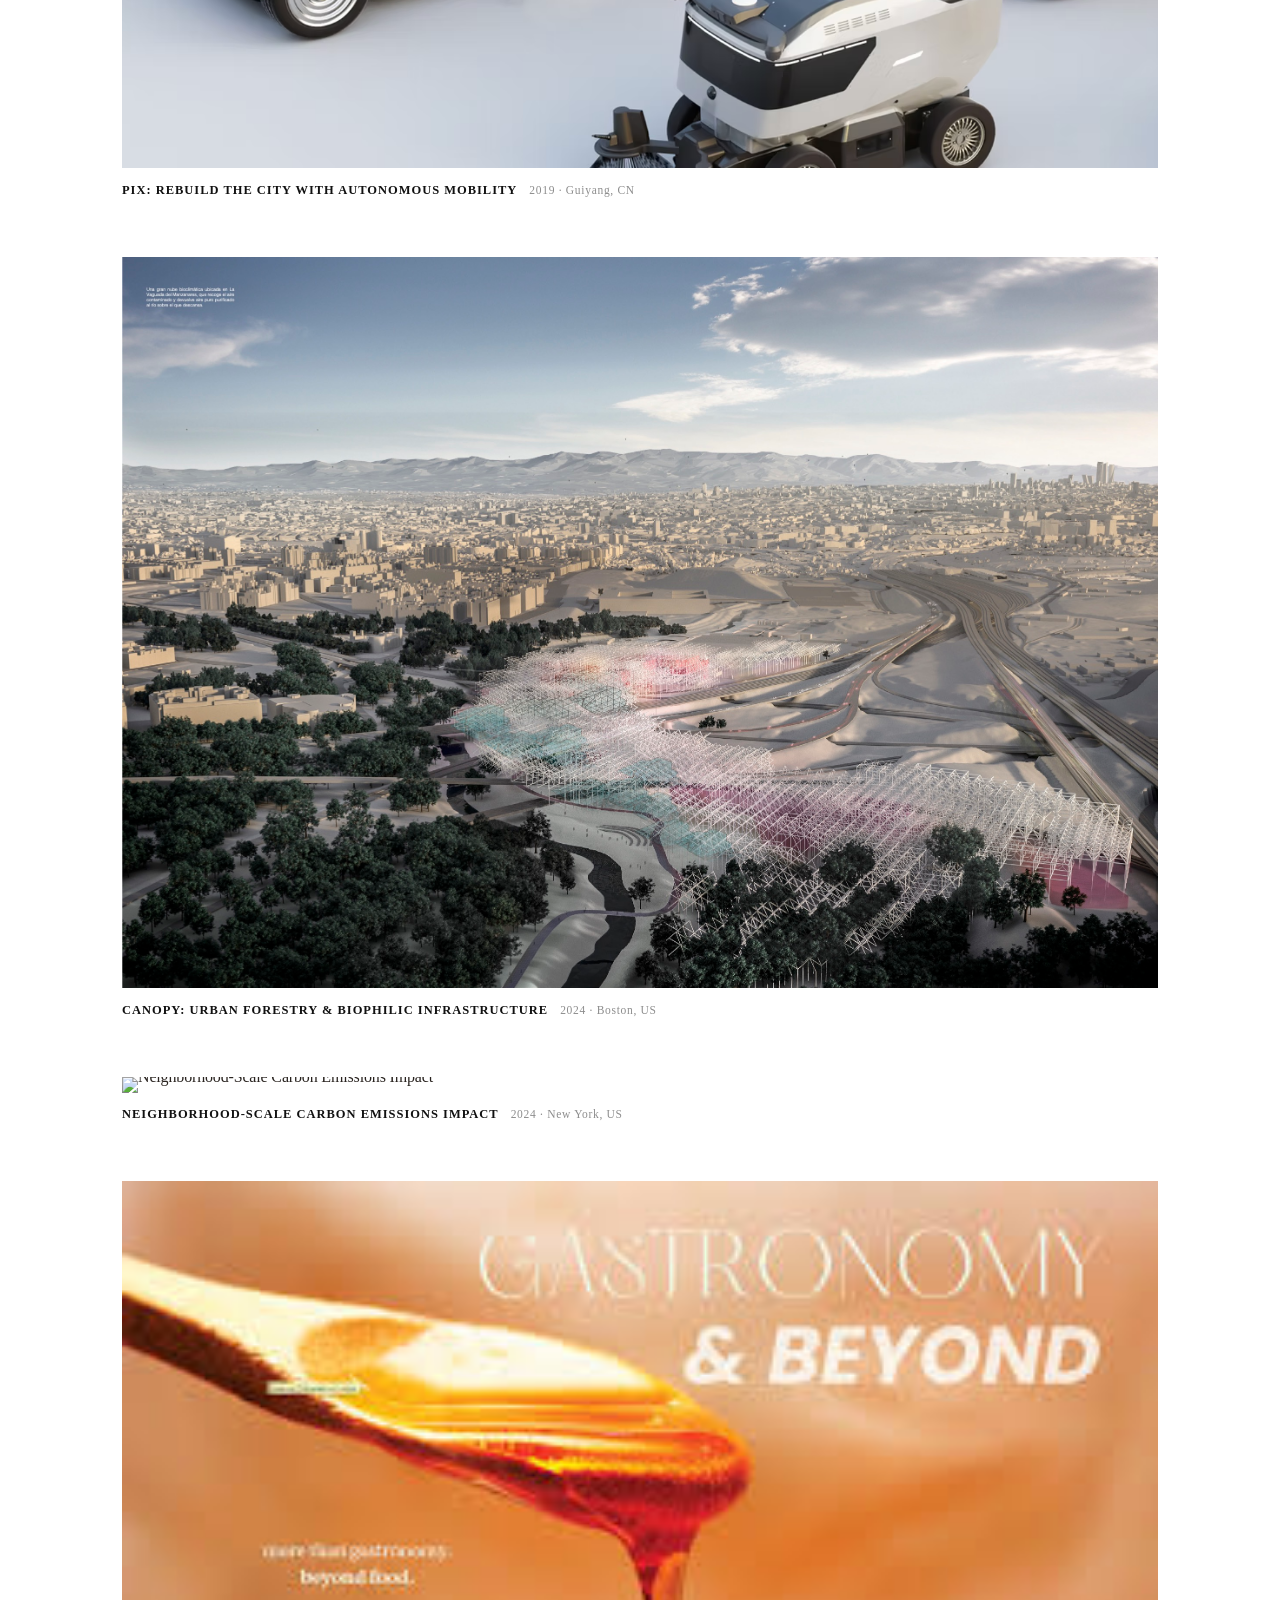
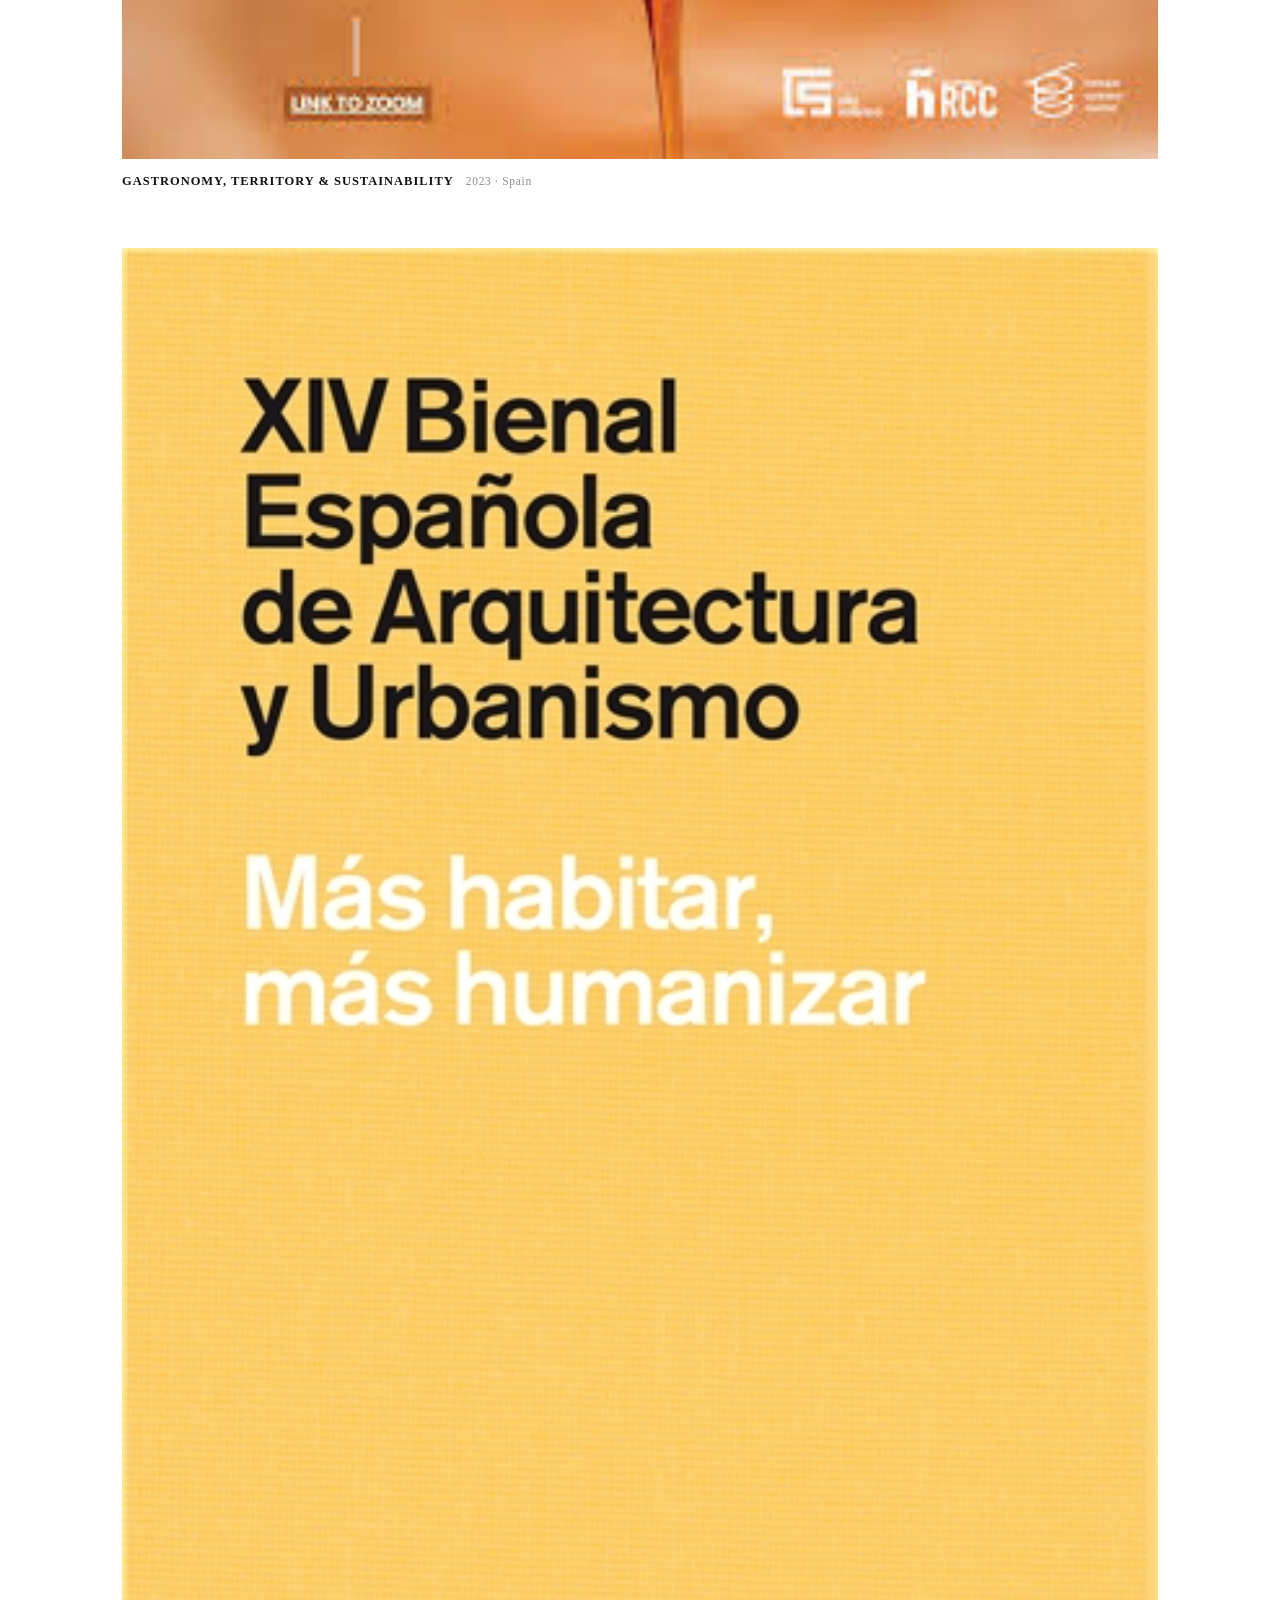
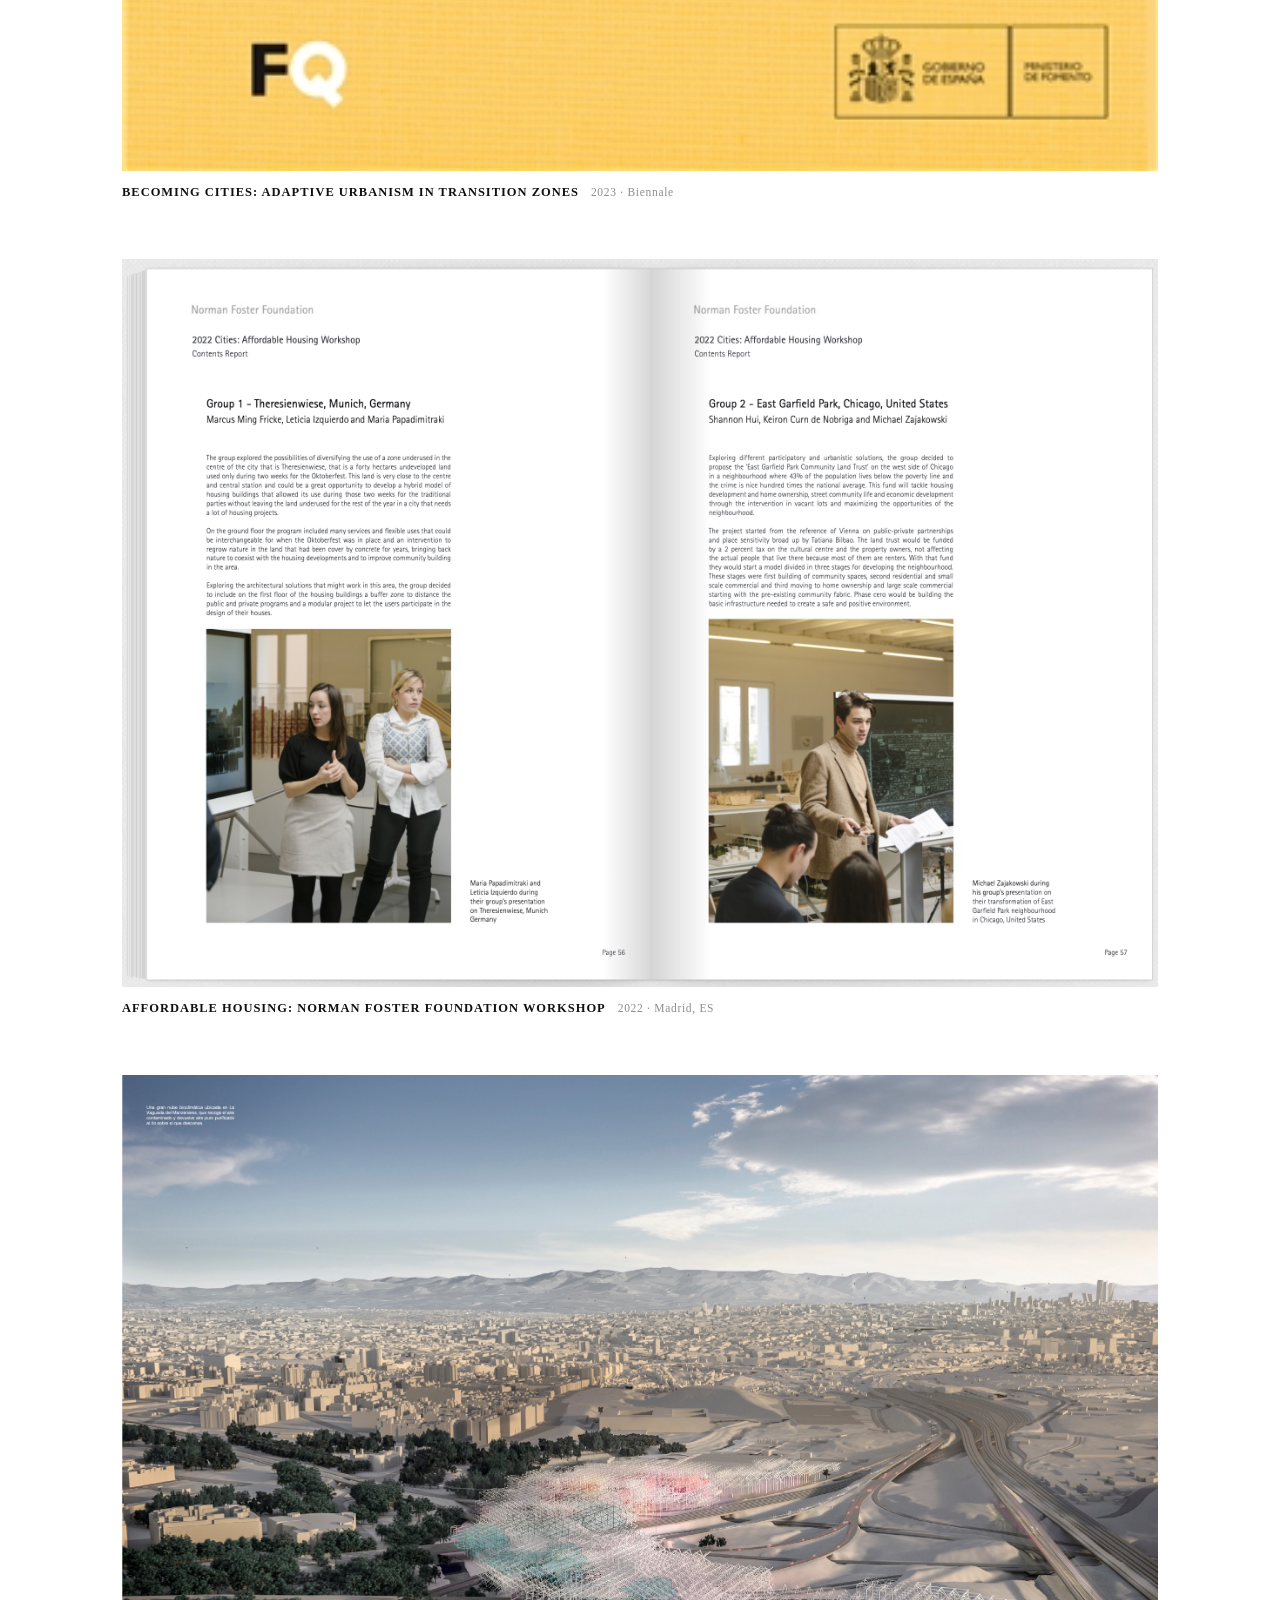
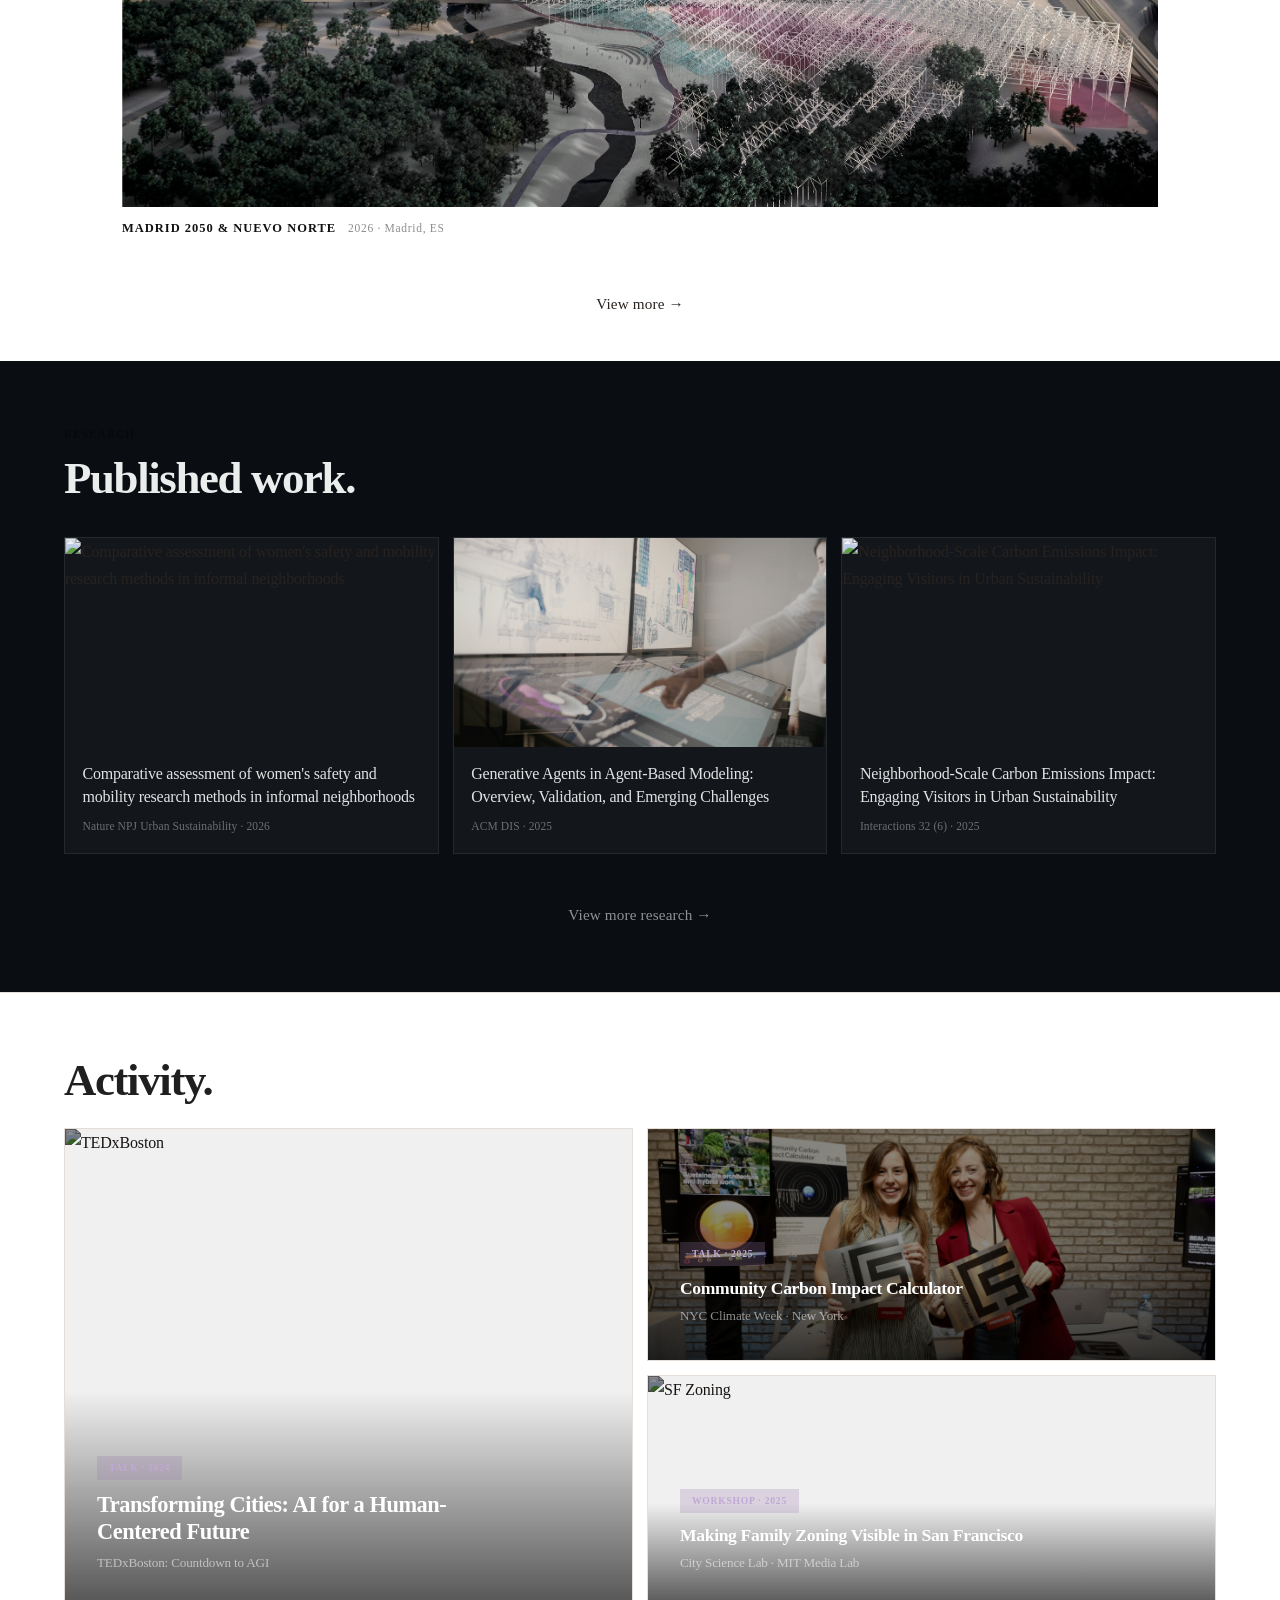
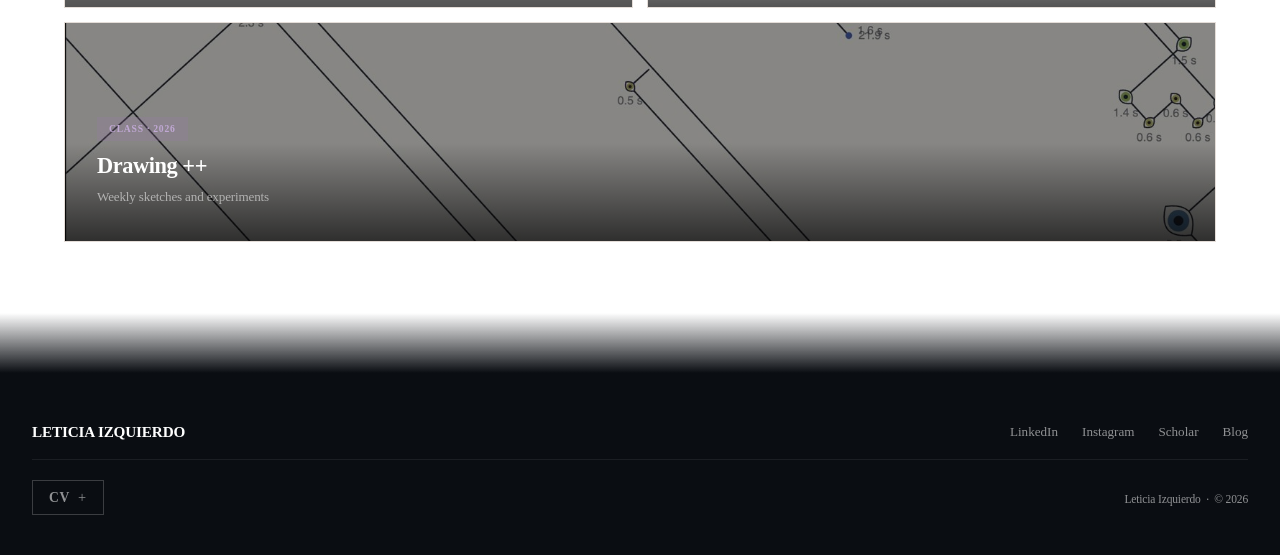
==== commit 4208e9b4: "hero" ====
--- a/index.html
+++ b/index.html
@@ -3,7 +3,7 @@
 <head>
     <meta charset="UTF-8">
     <meta name="viewport" content="width=device-width, initial-scale=1.0">
-    <title>Leti Izquierdo — Urban Design & Technology</title>
+    <title>Letici.ai — Leticia Izquierdo</title>
     <link rel="stylesheet" href="styles.css">
     <link rel="icon" type="image/svg+xml" href="data:image/svg+xml,<svg xmlns='http://www.w3.org/2000/svg' viewBox='0 0 32 32'><rect width='32' height='32' rx='6' fill='%232A2420'/><text x='50%' y='54%' dominant-baseline='middle' text-anchor='middle' font-family='monospace' font-size='13' font-weight='700' fill='%23E8967E' letter-spacing='-1'>L.AI</text></svg>">
 </head>
@@ -12,7 +12,7 @@
     <!-- NAV -->
     <header>
         <nav>
-            <div class="logo">Leti Izquierdo</div>
+            <div class="logo">Letici.ai</div>
             <ul class="nav-links">
                 <li><a href="#works-grid-section">Works</a></li>
                 <li><a href="#research-section">Research</a></li>
--- a/styles.css
+++ b/styles.css
@@ -5347,3 +5347,8 @@
 body:not(.drawing-page) header .logo {
     transition: opacity 0.4s ease, color 0.4s ease;
 }
+
+/* ── Typography: old-school serif across the whole site ── */
+*, *::before, *::after {
+    font-family: "Times New Roman", Times, Georgia, serif !important;
+}
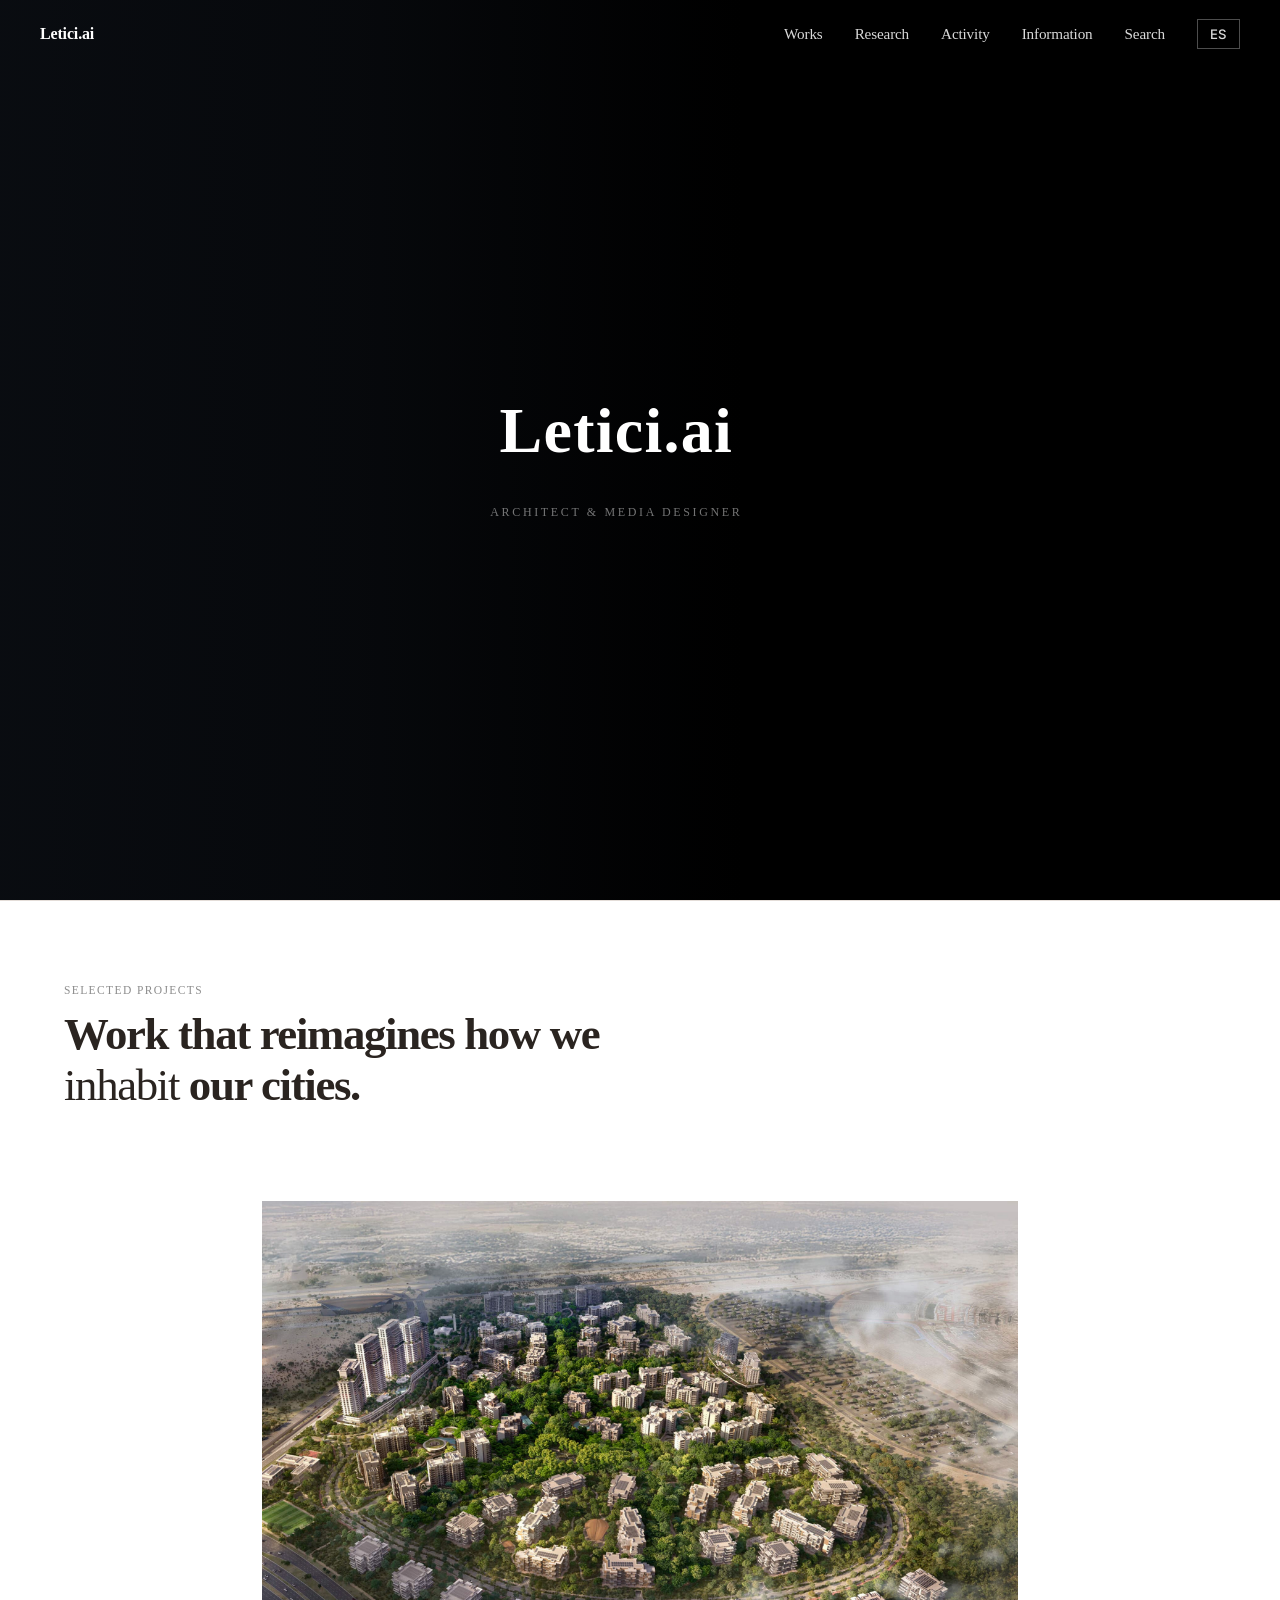
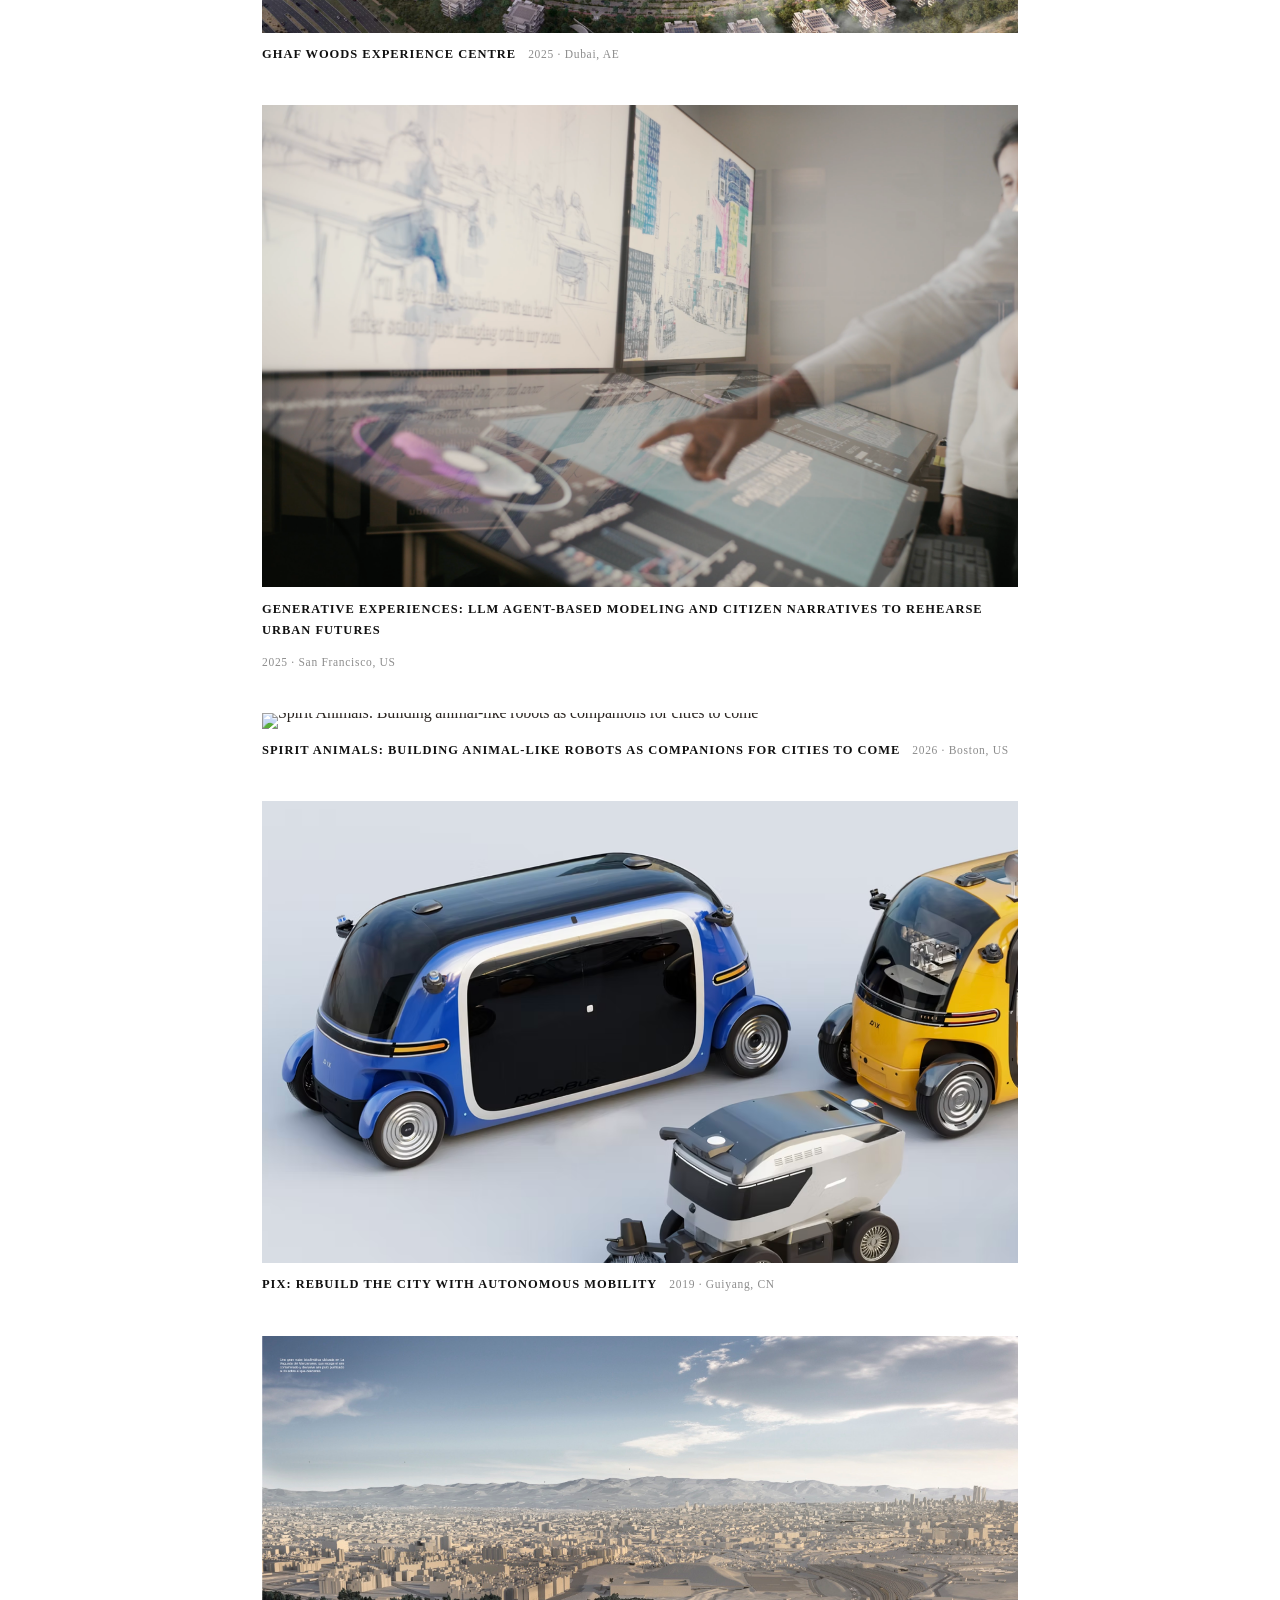
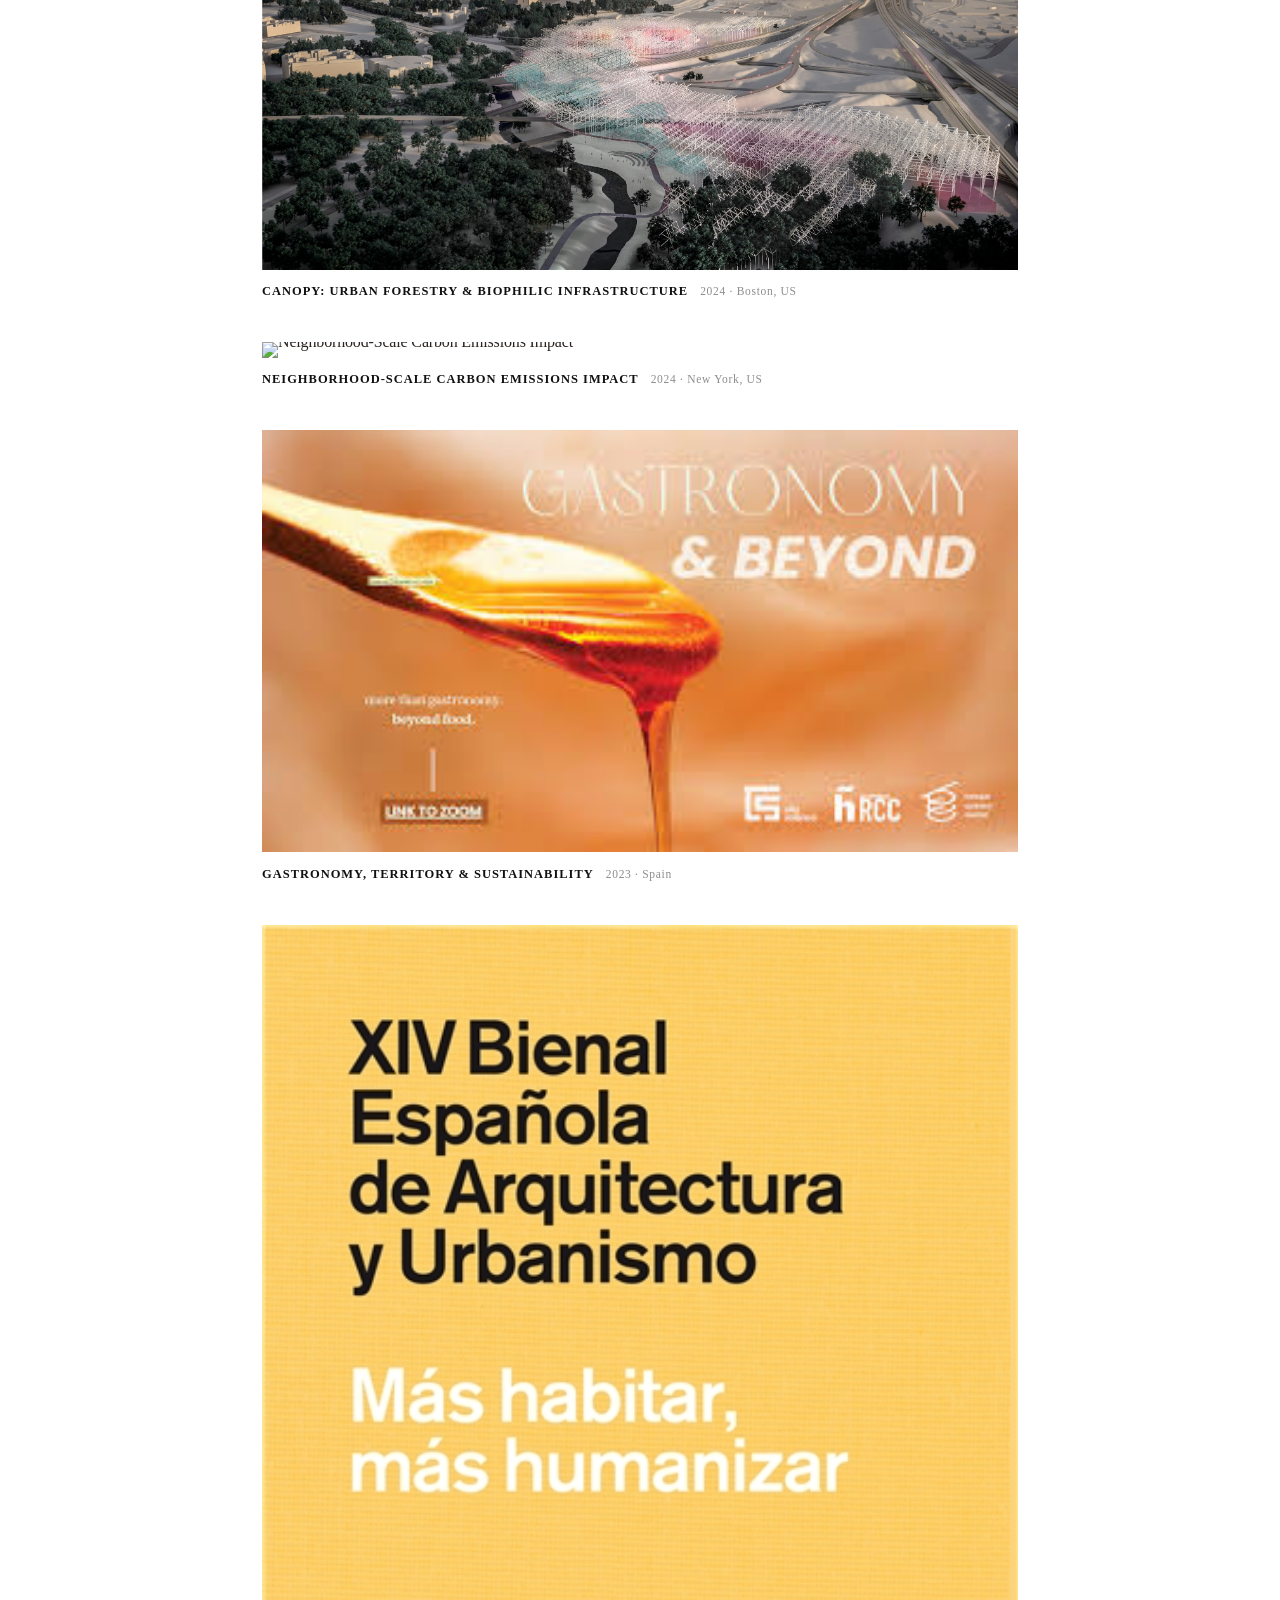
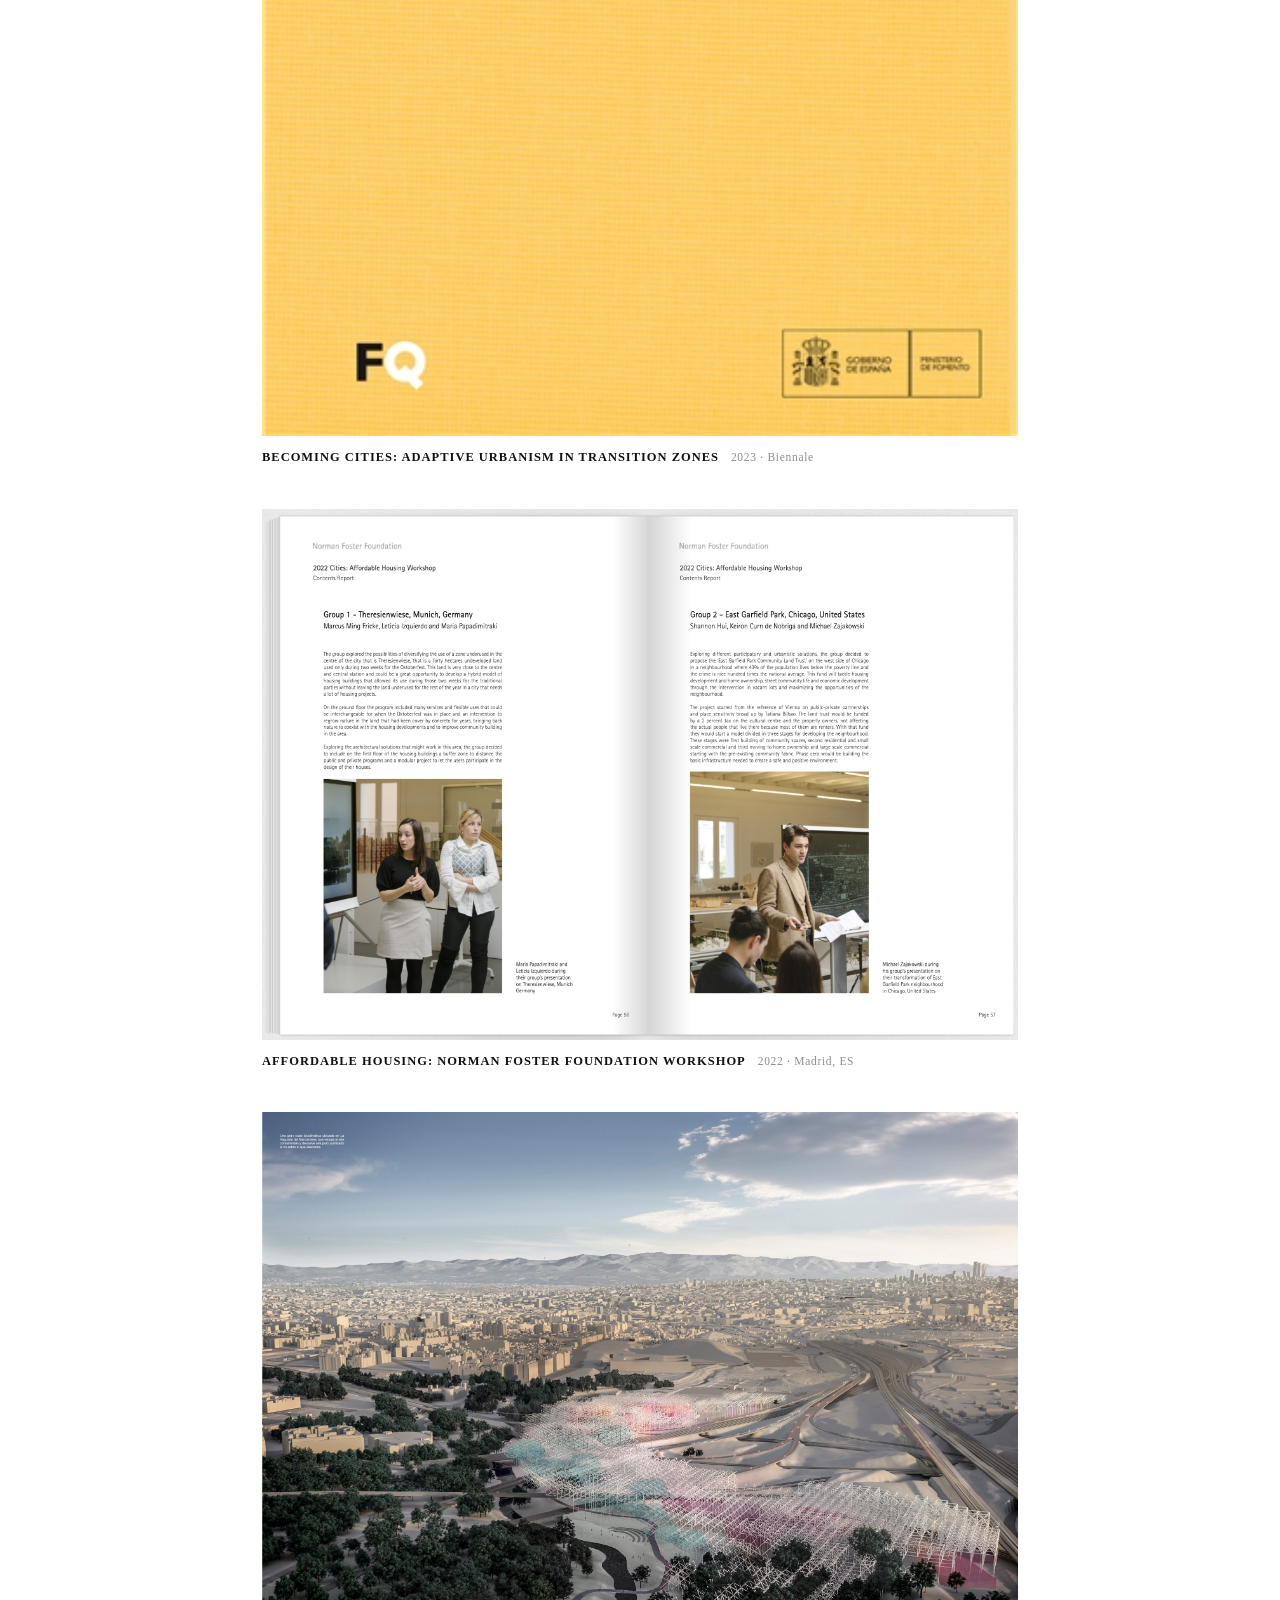
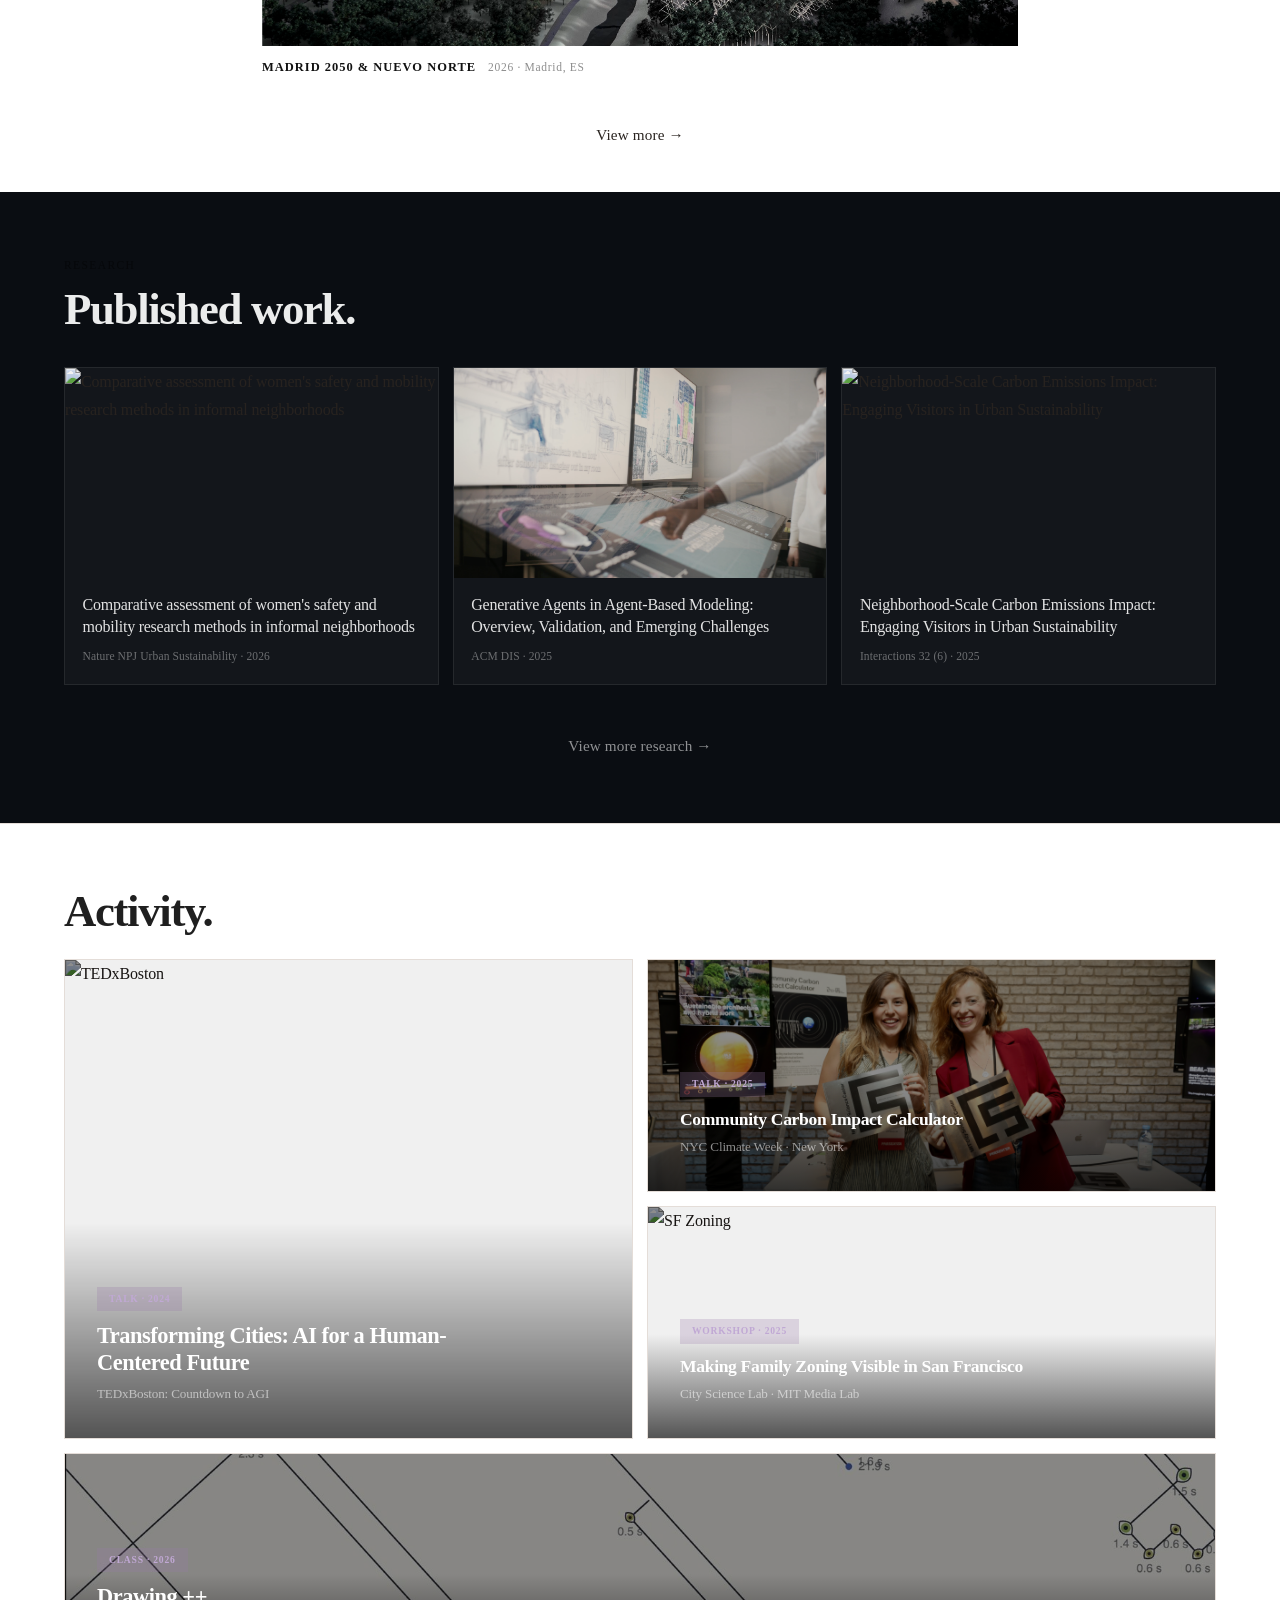
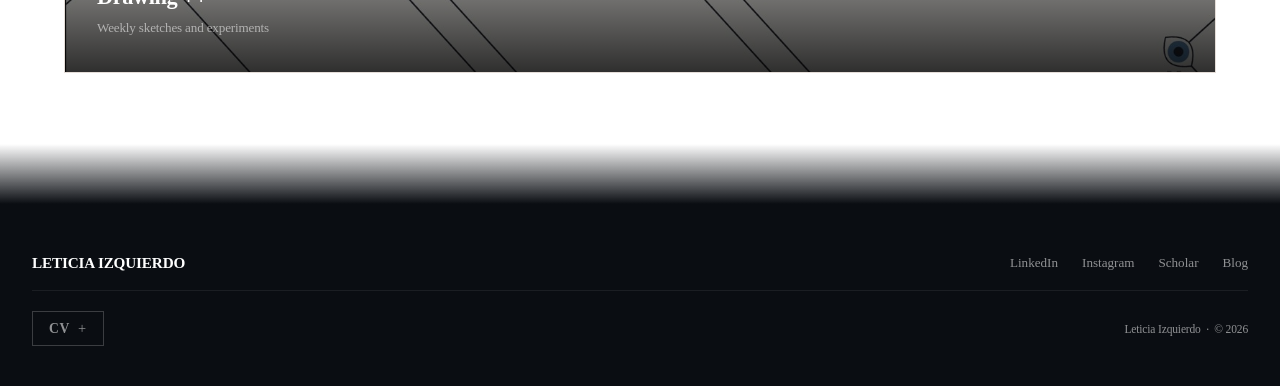
==== commit 6a202e12: "hero" ====
--- a/index.html
+++ b/index.html
@@ -26,6 +26,13 @@
 
     <!-- INTRO -->
     <section id="hero-slider" class="intro-screen">
+        <div class="intro-bg" aria-hidden="true">
+            <div class="intro-slide" style="background-image:url('Images/Figure1.png'); animation-delay:0s"></div>
+            <div class="intro-slide" style="background-image:url('Images/SF.png'); animation-delay:6s"></div>
+            <div class="intro-slide" style="background-image:url('Images/spirit-animals.png'); animation-delay:12s"></div>
+            <div class="intro-slide" style="background-image:url('Images/NYClimate.png'); animation-delay:18s"></div>
+            <div class="intro-slide" style="background-image:url('Images/Canopy.jpg'); animation-delay:24s"></div>
+        </div>
         <div class="intro-inner">
             <h1 class="intro-name">Letici.ai</h1>
             <p class="intro-role">Architect &amp; media designer</p>
--- a/styles.css
+++ b/styles.css
@@ -5271,7 +5271,7 @@
 
 /* ── WORKS: centred column, real image proportions, list/grid views ── */
 #works-grid-section .projects-grid {
-    max-width: 1100px;
+    max-width: 820px;
     margin: 0 auto;
     padding: 0 2rem;
 }
@@ -5352,3 +5352,40 @@
 *, *::before, *::after {
     font-family: "Times New Roman", Times, Georgia, serif !important;
 }
+
+
+/* ── INTRO: slow slideshow behind the name ── */
+.intro-bg {
+    position: absolute;
+    inset: 0;
+    overflow: hidden;
+    z-index: 0;
+}
+.intro-slide {
+    position: absolute;
+    inset: 0;
+    background-size: cover;
+    background-position: center;
+    opacity: 0;
+    animation: introFade 30s linear infinite;
+}
+#hero-slider.intro-screen .intro-inner,
+#hero-slider.intro-screen .hero-scroll-hint { position: relative; z-index: 2; }
+
+@keyframes introFade {
+    0%   { opacity: 0;    transform: scale(1.04); }
+    5%   { opacity: 0.32; }
+    18%  { opacity: 0.32; }
+    23%  { opacity: 0;    transform: scale(1.10); }
+    100% { opacity: 0;    transform: scale(1.04); }
+}
+
+@media (prefers-reduced-motion: reduce) {
+    .intro-slide { animation: none; opacity: 0.22; }
+    .intro-slide:not(:first-child) { display: none; }
+}
+
+
+/* Works list: a little smaller still, and tighter captions */
+#works-grid.view-list .work-item { margin-bottom: 2.5rem; }
+#works-grid.view-grid { grid-template-columns: repeat(3, 1fr); gap: 0.8rem; }
